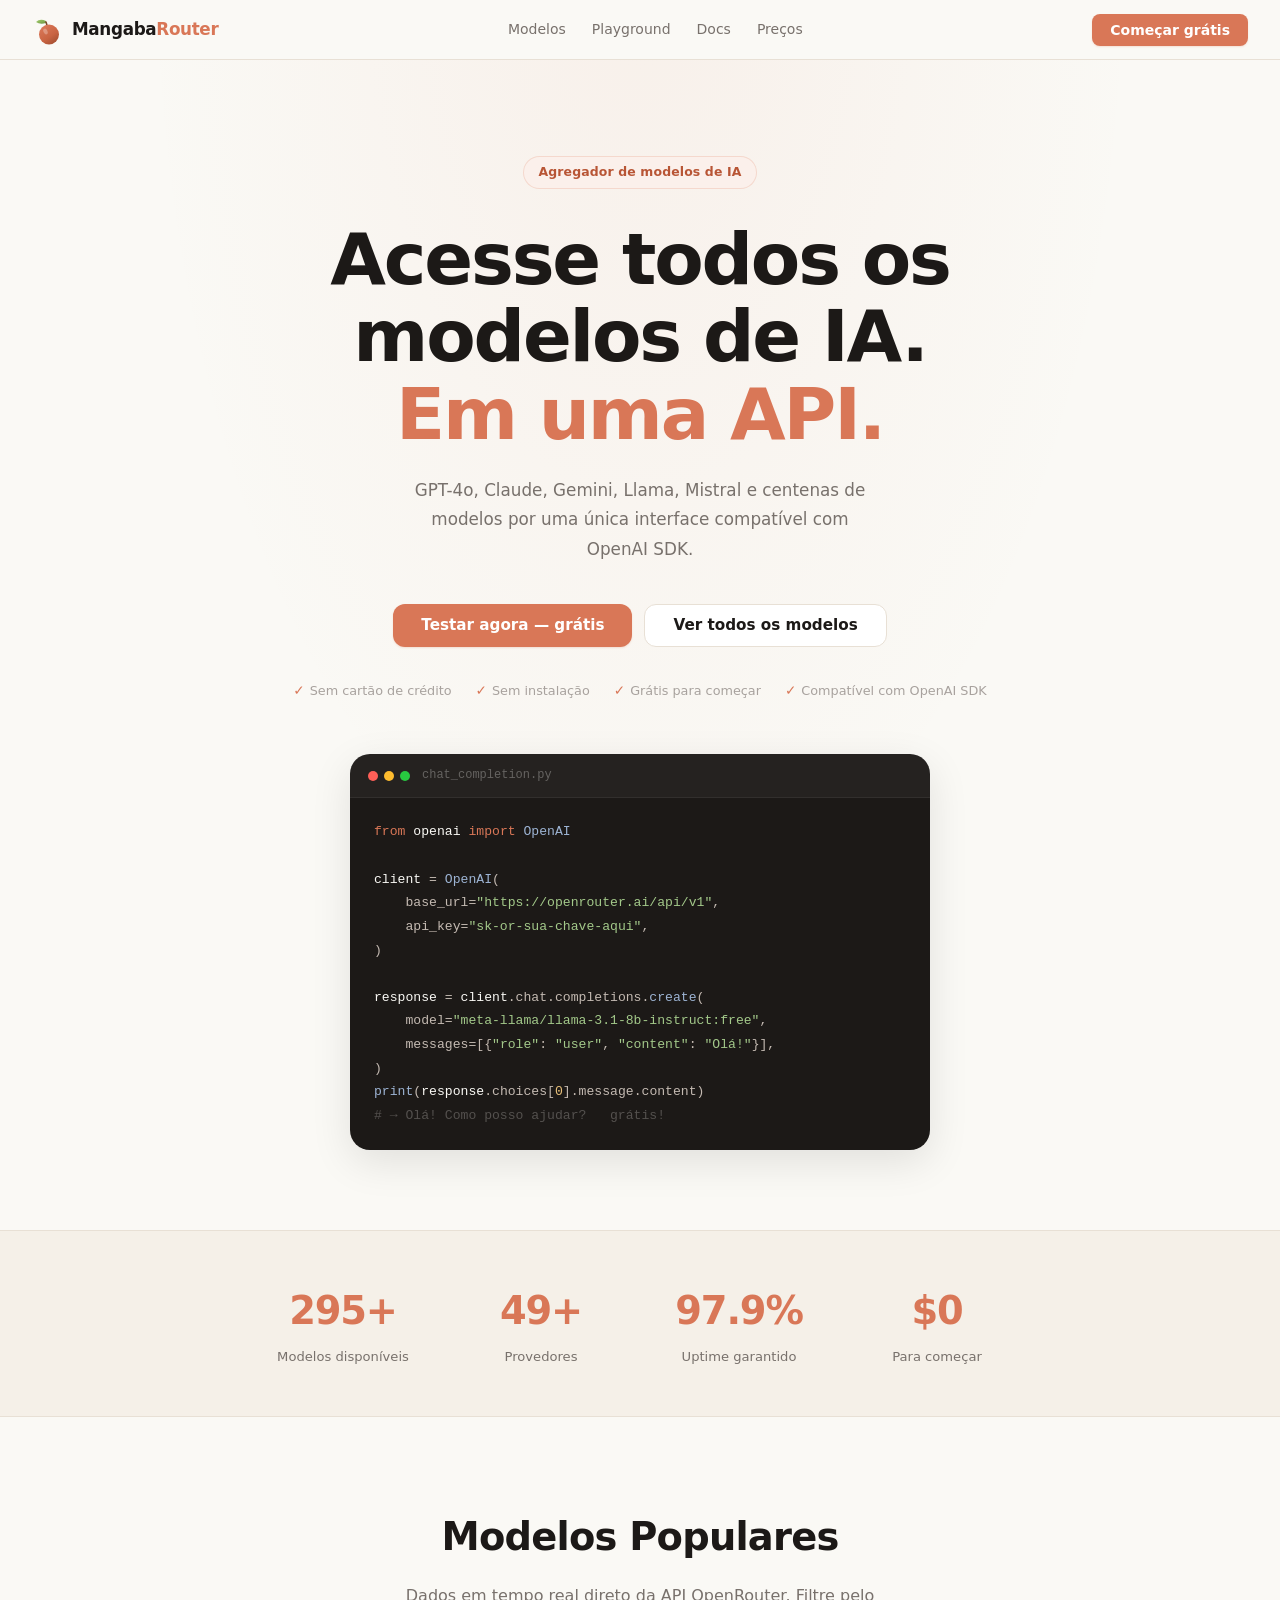
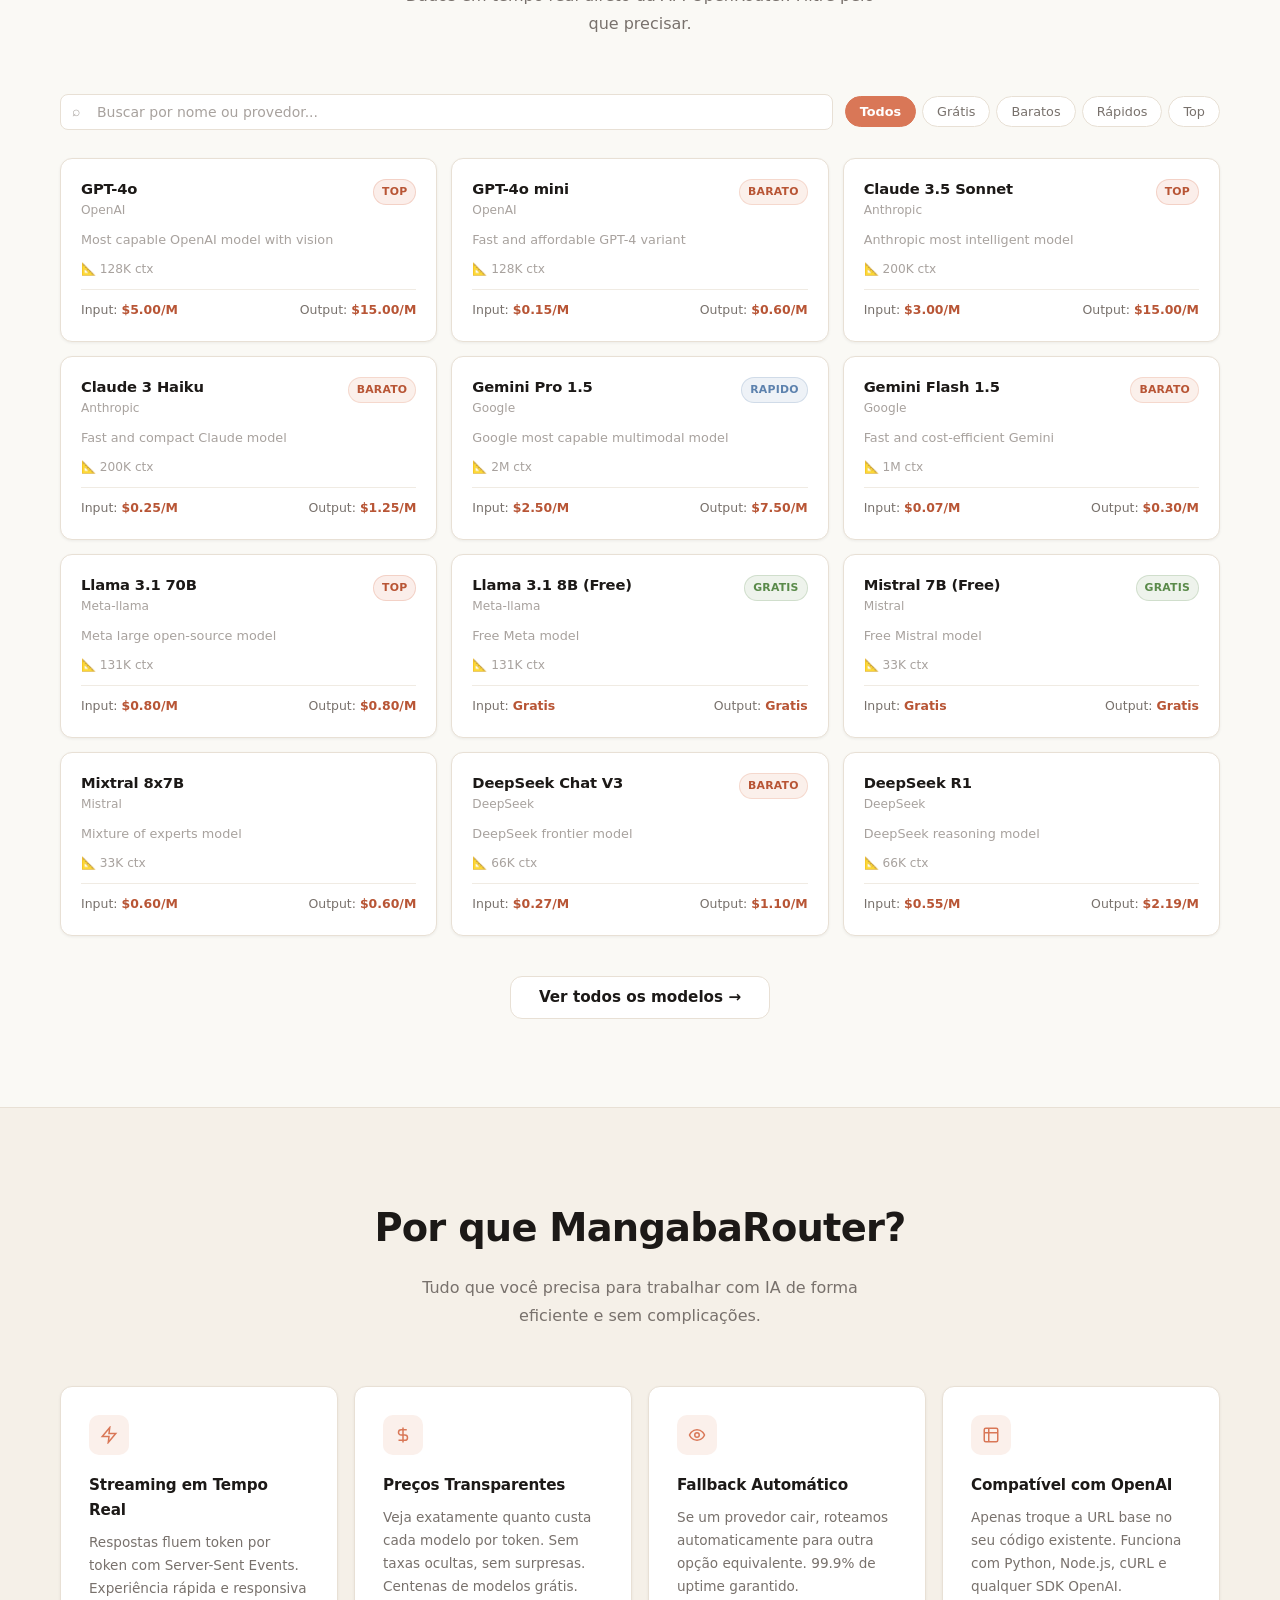
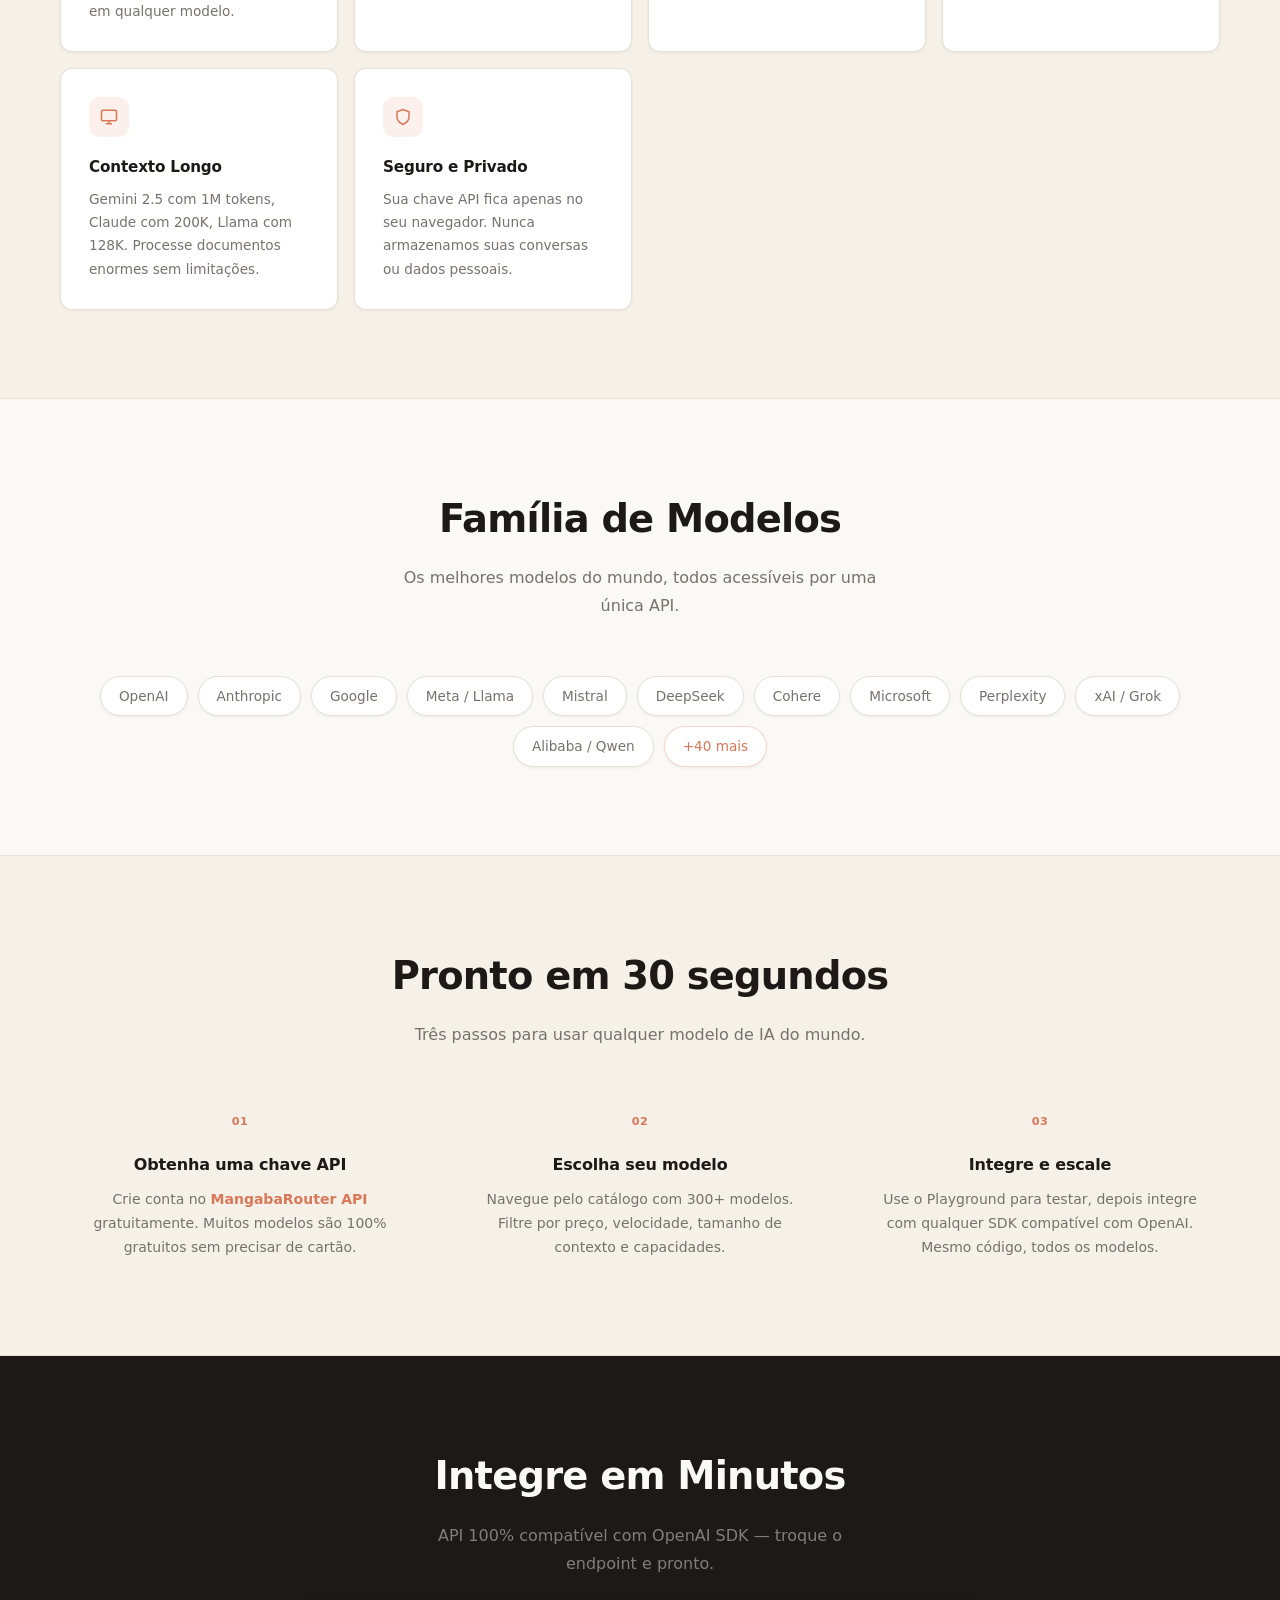
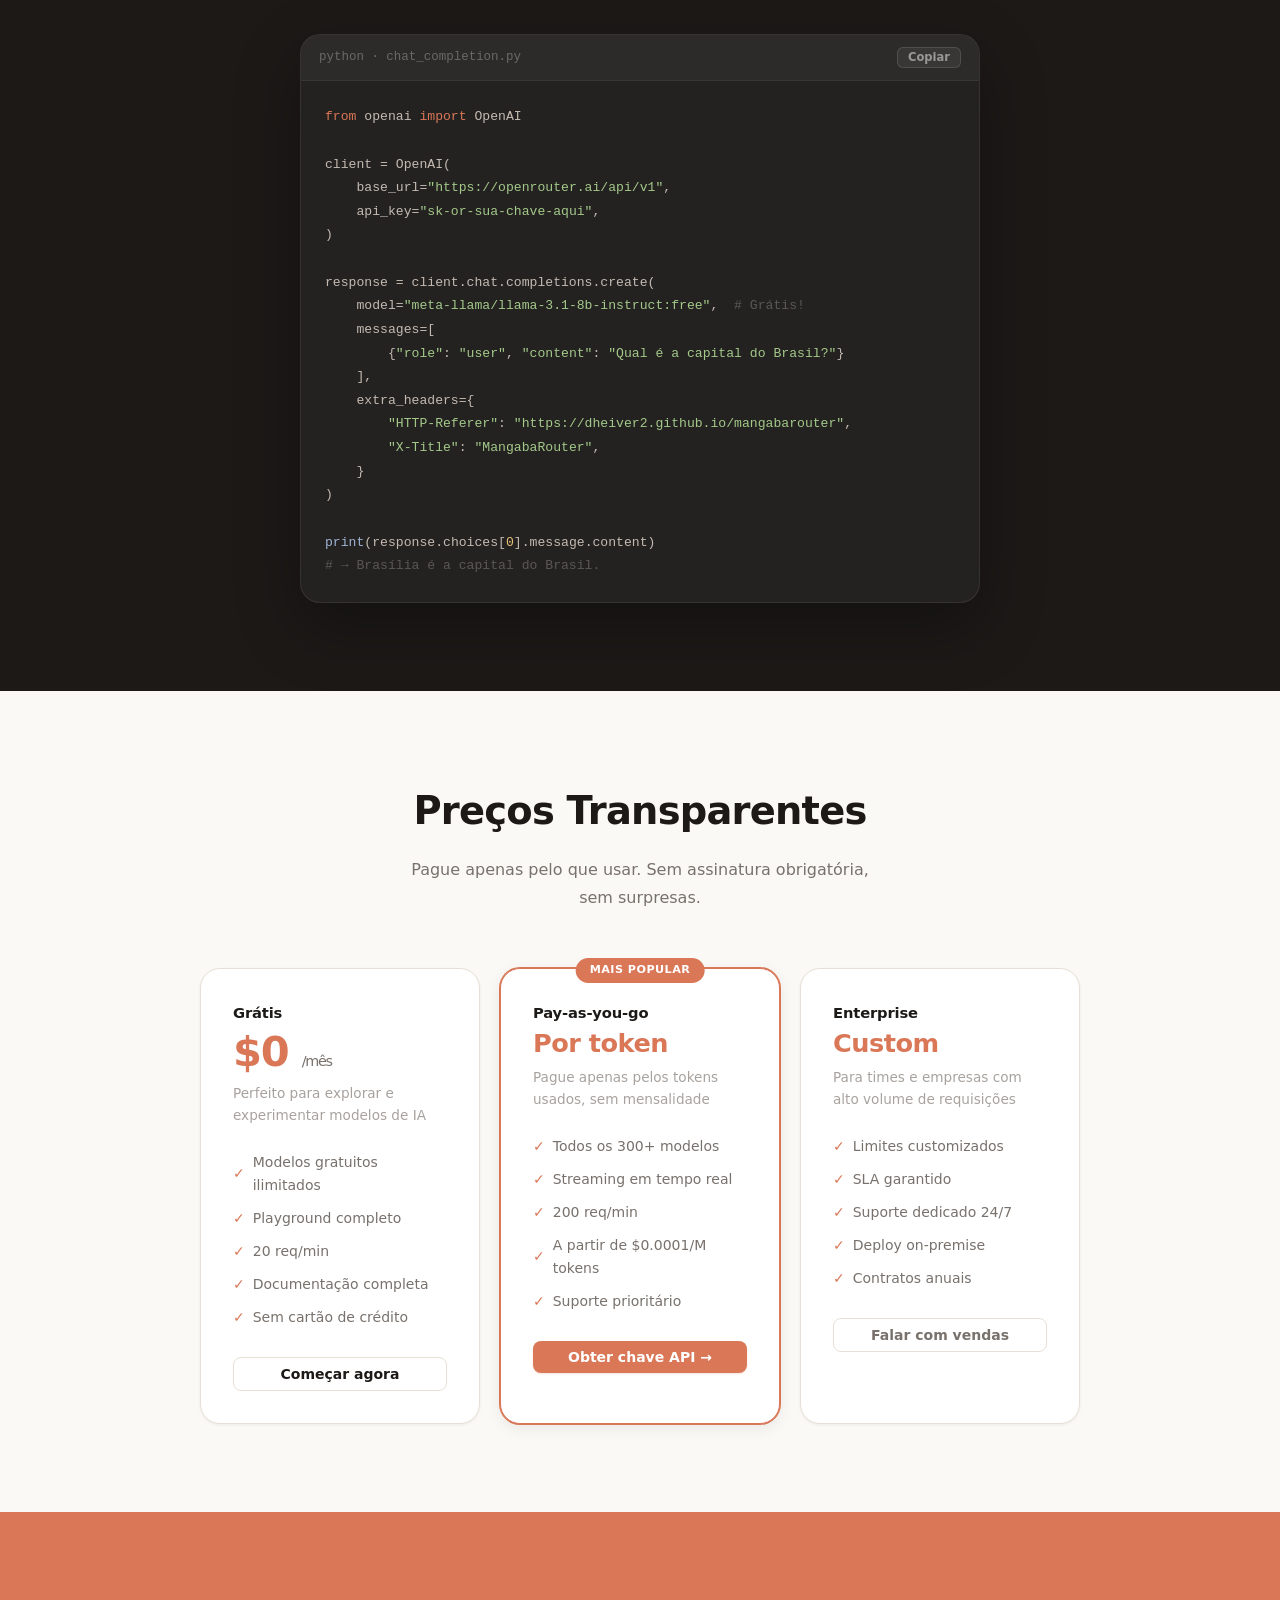
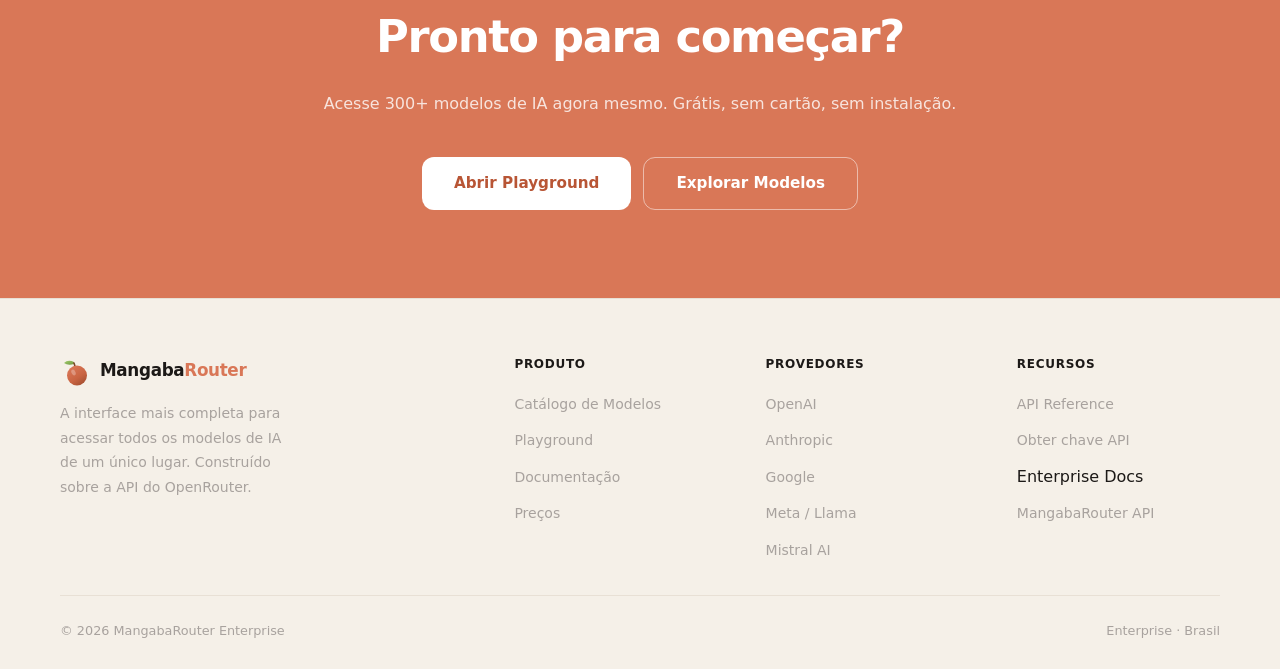
==== index.html @ c567c787 "feat: logo identico ao MangabaPixel + rebranding private enterprise - Logo: fruta mangaba com gradie" ====
﻿<!DOCTYPE html>
<html lang="pt-BR">
<head>
  <meta charset="UTF-8">
  <meta name="viewport" content="width=device-width, initial-scale=1.0">
  <title>MangabaRouter — Uma API. Todos os Modelos de IA.</title>
  <meta name="description" content="Acesse 300+ modelos de IA de um único lugar. OpenAI, Anthropic, Google, Meta, Mistral, DeepSeek e muito mais.">
    <link rel="icon" type="image/svg+xml" href="favicon.svg">
<link rel="stylesheet" href="style.css">
</head>
<body>

<nav class="navbar">
  <a href="index.html" class="nav-logo">
    <svg width="32" height="32" viewBox="0 0 32 32" fill="none" xmlns="http://www.w3.org/2000/svg" style="flex-shrink:0;display:block"><defs><linearGradient id="mbf-mb1" x1="20%" y1="15%" x2="80%" y2="100%"><stop offset="0%" stop-color="#D87555"/><stop offset="55%" stop-color="#C96442"/><stop offset="100%" stop-color="#A24E30"/></linearGradient><linearGradient id="mbl-mb1" x1="0%" y1="0%" x2="100%" y2="100%"><stop offset="0%" stop-color="#A4CE6E"/><stop offset="100%" stop-color="#6B9540"/></linearGradient></defs><path d="M14 7 Q 8 4 4 8 Q 8 11 14 9 Z" fill="url(#mbl-mb1)"/><path d="M14 8 L 15.2 12" stroke="#7A4A2A" stroke-width="1.6" stroke-linecap="round"/><circle cx="17" cy="20.5" r="10" fill="url(#mbf-mb1)"/><ellipse cx="13.5" cy="17.5" rx="2" ry="3" fill="#FFFFFF" fill-opacity="0.28" transform="rotate(-25 13.5 17.5)"/></svg>
    <span class="logo-text"><span class="logo-main">Mangaba</span><span class="logo-accent">Router</span></span>
  </a>
  <ul class="nav-links">
    <li><a href="models.html">Modelos</a></li>
    <li><a href="playground.html">Playground</a></li>
    <li><a href="docs.html">Docs</a></li>
    <li><a href="#pricing">Preços</a></li>
  </ul>
  <div class="nav-actions">
    <a href="playground.html" class="btn btn-primary">Começar grátis</a>
  </div>
  <button class="hamburger" aria-label="Menu"><span></span><span></span><span></span></button>
</nav>

<div class="mobile-menu">
  <a href="index.html">Início</a>
  <a href="models.html">Modelos</a>
  <a href="playground.html">Playground</a>
  <a href="docs.html">Documentação</a>
  <a href="#pricing">Preços</a>
  <a href="playground.html" class="btn btn-primary" style="margin-top:8px;justify-content:center">Começar grátis</a>
</div>

<main>

  <!-- ── HERO ── -->
  <section style="background:radial-gradient(ellipse at 50% -10%, rgba(217,119,87,0.07) 0%, transparent 55%)">
    <div class="hero">
      <div class="hero-badge">Agregador de modelos de IA</div>
      <h1>Acesse todos os<br>modelos de IA.<br><span class="accent-word">Em uma API.</span></h1>
      <p>GPT-4o, Claude, Gemini, Llama, Mistral e centenas de modelos por uma única interface compatível com OpenAI SDK.</p>
      <div class="hero-actions">
        <a href="playground.html" class="btn btn-primary btn-lg">Testar agora — grátis</a>
        <a href="models.html" class="btn btn-secondary btn-lg">Ver todos os modelos</a>
      </div>
      <div class="hero-trust">
        <span class="hero-trust-item">Sem cartão de crédito</span>
        <span class="hero-trust-item">Sem instalação</span>
        <span class="hero-trust-item">Grátis para começar</span>
        <span class="hero-trust-item">Compatível com OpenAI SDK</span>
      </div>

      <!-- Hero code card -->
      <div class="hero-visual">
        <div class="hero-visual-header">
          <div class="hero-visual-dots">
            <span></span><span></span><span></span>
          </div>
          <span class="hero-visual-filename">chat_completion.py</span>
        </div>
        <pre><span class="kw">from</span> <span class="var">openai</span> <span class="kw">import</span> <span class="fn">OpenAI</span>

<span class="var">client</span> = <span class="fn">OpenAI</span>(
    base_url=<span class="str">"https://openrouter.ai/api/v1"</span>,
    api_key=<span class="str">"sk-or-sua-chave-aqui"</span>,
)

<span class="var">response</span> = <span class="var">client</span>.chat.completions.<span class="fn">create</span>(
    model=<span class="str">"meta-llama/llama-3.1-8b-instruct:free"</span>,
    messages=[{<span class="str">"role"</span>: <span class="str">"user"</span>, <span class="str">"content"</span>: <span class="str">"Olá!"</span>}],
)
<span class="fn">print</span>(<span class="var">response</span>.choices[<span class="num">0</span>].message.content)
<span class="cmt"># → Olá! Como posso ajudar?   grátis!</span></pre>
      </div>
    </div>
  </section>

  <!-- ── STATS ── -->
  <div class="stats-section">
    <div class="stats-grid">
      <div>
        <span class="stat-number" data-counter="300" data-suffix="+">0</span>
        <div class="stat-label">Modelos disponíveis</div>
      </div>
      <div>
        <span class="stat-number" data-counter="50" data-suffix="+">0</span>
        <div class="stat-label">Provedores</div>
      </div>
      <div>
        <span class="stat-number" data-counter="99" data-suffix=".9%">0</span>
        <div class="stat-label">Uptime garantido</div>
      </div>
      <div>
        <span class="stat-number">$0</span>
        <div class="stat-label">Para começar</div>
      </div>
    </div>
  </div>

  <!-- ── MODELOS ── -->
  <section class="section">
    <div class="container">
      <div class="section-header">
        <h2>Modelos Populares</h2>
        <p>Dados em tempo real direto da API OpenRouter. Filtre pelo que precisar.</p>
      </div>
      <div class="search-bar">
        <div class="search-input-wrap">
          <span class="search-icon">⌕</span>
          <input type="text" class="search-input" id="homeSearch" placeholder="Buscar por nome ou provedor...">
        </div>
        <div class="filter-tabs">
          <button class="filter-tab active" data-filter="all">Todos</button>
          <button class="filter-tab" data-filter="free">Grátis</button>
          <button class="filter-tab" data-filter="cheap">Baratos</button>
          <button class="filter-tab" data-filter="fast">Rápidos</button>
          <button class="filter-tab" data-filter="top">Top</button>
        </div>
      </div>
      <div class="models-grid" id="homeModels"></div>
      <div style="text-align:center;margin-top:40px">
        <a href="models.html" class="btn btn-secondary btn-lg">Ver todos os modelos →</a>
      </div>
    </div>
  </section>

  <!-- ── FEATURES ── -->
  <section class="section section-alt">
    <div class="container">
      <div class="section-header">
        <h2>Por que MangabaRouter?</h2>
        <p>Tudo que você precisa para trabalhar com IA de forma eficiente e sem complicações.</p>
      </div>
      <div class="features-grid">
        <div class="feature-card">
          <div class="feature-icon">
            <svg width="18" height="18" viewBox="0 0 24 24" fill="none" stroke="currentColor" stroke-width="2"><path d="M13 2L3 14h9l-1 8 10-12h-9l1-8z"/></svg>
          </div>
          <h3>Streaming em Tempo Real</h3>
          <p>Respostas fluem token por token com Server-Sent Events. Experiência rápida e responsiva em qualquer modelo.</p>
        </div>
        <div class="feature-card">
          <div class="feature-icon">
            <svg width="18" height="18" viewBox="0 0 24 24" fill="none" stroke="currentColor" stroke-width="2"><path d="M12 2v20M17 5H9.5a3.5 3.5 0 000 7h5a3.5 3.5 0 010 7H6"/></svg>
          </div>
          <h3>Preços Transparentes</h3>
          <p>Veja exatamente quanto custa cada modelo por token. Sem taxas ocultas, sem surpresas. Centenas de modelos grátis.</p>
        </div>
        <div class="feature-card">
          <div class="feature-icon">
            <svg width="18" height="18" viewBox="0 0 24 24" fill="none" stroke="currentColor" stroke-width="2"><path d="M2 12s3-7 10-7 10 7 10 7-3 7-10 7-10-7-10-7z"/><circle cx="12" cy="12" r="3"/></svg>
          </div>
          <h3>Fallback Automático</h3>
          <p>Se um provedor cair, roteamos automaticamente para outra opção equivalente. 99.9% de uptime garantido.</p>
        </div>
        <div class="feature-card">
          <div class="feature-icon">
            <svg width="18" height="18" viewBox="0 0 24 24" fill="none" stroke="currentColor" stroke-width="2"><path d="M9 3H5a2 2 0 00-2 2v4m6-6h10a2 2 0 012 2v4M9 3v18m0 0h10a2 2 0 002-2V9M9 21H5a2 2 0 01-2-2V9m0 0h18"/></svg>
          </div>
          <h3>Compatível com OpenAI</h3>
          <p>Apenas troque a URL base no seu código existente. Funciona com Python, Node.js, cURL e qualquer SDK OpenAI.</p>
        </div>
        <div class="feature-card">
          <div class="feature-icon">
            <svg width="18" height="18" viewBox="0 0 24 24" fill="none" stroke="currentColor" stroke-width="2"><rect x="2" y="3" width="20" height="14" rx="2"/><path d="M8 21h8m-4-4v4"/></svg>
          </div>
          <h3>Contexto Longo</h3>
          <p>Gemini 2.5 com 1M tokens, Claude com 200K, Llama com 128K. Processe documentos enormes sem limitações.</p>
        </div>
        <div class="feature-card">
          <div class="feature-icon">
            <svg width="18" height="18" viewBox="0 0 24 24" fill="none" stroke="currentColor" stroke-width="2"><path d="M12 22s8-4 8-10V5l-8-3-8 3v7c0 6 8 10 8 10z"/></svg>
          </div>
          <h3>Seguro e Privado</h3>
          <p>Sua chave API fica apenas no seu navegador. Nunca armazenamos suas conversas ou dados pessoais.</p>
        </div>
      </div>
    </div>
  </section>

  <!-- ── PROVEDORES ── -->
  <section class="section">
    <div class="container">
      <div class="section-header">
        <h2>Família de Modelos</h2>
        <p>Os melhores modelos do mundo, todos acessíveis por uma única API.</p>
      </div>
      <div class="providers-grid">
        <div class="provider-chip">OpenAI</div>
        <div class="provider-chip">Anthropic</div>
        <div class="provider-chip">Google</div>
        <div class="provider-chip">Meta / Llama</div>
        <div class="provider-chip">Mistral</div>
        <div class="provider-chip">DeepSeek</div>
        <div class="provider-chip">Cohere</div>
        <div class="provider-chip">Microsoft</div>
        <div class="provider-chip">Perplexity</div>
        <div class="provider-chip">xAI / Grok</div>
        <div class="provider-chip">Alibaba / Qwen</div>
        <div class="provider-chip" style="color:var(--accent);border-color:rgba(217,119,87,0.3)">+40 mais</div>
      </div>
    </div>
  </section>

  <!-- ── COMO FUNCIONA ── -->
  <section class="section section-alt">
    <div class="container">
      <div class="section-header">
        <h2>Pronto em 30 segundos</h2>
        <p>Três passos para usar qualquer modelo de IA do mundo.</p>
      </div>
      <div class="steps-grid">
        <div class="step-card">
          <span class="step-num">01</span>
          <h3>Obtenha uma chave API</h3>
          <p>Crie conta no <a href="https://openrouter.ai/keys" target="_blank">MangabaRouter API</a> gratuitamente. Muitos modelos são 100% gratuitos sem precisar de cartão.</p>
        </div>
        <div class="step-card">
          <span class="step-num">02</span>
          <h3>Escolha seu modelo</h3>
          <p>Navegue pelo catálogo com 300+ modelos. Filtre por preço, velocidade, tamanho de contexto e capacidades.</p>
        </div>
        <div class="step-card">
          <span class="step-num">03</span>
          <h3>Integre e escale</h3>
          <p>Use o Playground para testar, depois integre com qualquer SDK compatível com OpenAI. Mesmo código, todos os modelos.</p>
        </div>
      </div>
    </div>
  </section>

  <!-- ── CODE DEMO ── -->
  <section class="code-section">
    <div class="container">
      <div class="section-header">
        <h2>Integre em Minutos</h2>
        <p>API 100% compatível com OpenAI SDK — troque o endpoint e pronto.</p>
      </div>
      <div class="code-demo">
        <div class="code-demo-header">
          <span>python · chat_completion.py</span>
          <button class="btn btn-sm" style="background:rgba(255,255,255,0.06);border:1px solid rgba(255,255,255,0.12);color:rgba(250,249,245,0.5);border-radius:6px;padding:4px 10px;font-size:0.72rem" onclick="copyDemo()">Copiar</button>
        </div>
        <pre id="demoCode"><span class="kw">from</span> openai <span class="kw">import</span> OpenAI

client = OpenAI(
    base_url=<span class="str">"https://openrouter.ai/api/v1"</span>,
    api_key=<span class="str">"sk-or-sua-chave-aqui"</span>,
)

response = client.chat.completions.create(
    model=<span class="str">"meta-llama/llama-3.1-8b-instruct:free"</span>,  <span class="cmt"># Grátis!</span>
    messages=[
        {<span class="str">"role"</span>: <span class="str">"user"</span>, <span class="str">"content"</span>: <span class="str">"Qual é a capital do Brasil?"</span>}
    ],
    extra_headers={
        <span class="str">"HTTP-Referer"</span>: <span class="str">"https://dheiver2.github.io/mangabarouter"</span>,
        <span class="str">"X-Title"</span>: <span class="str">"MangabaRouter"</span>,
    }
)

<span class="fn">print</span>(response.choices[<span class="num">0</span>].message.content)
<span class="cmt"># → Brasília é a capital do Brasil.</span></pre>
      </div>
    </div>
  </section>

  <!-- ── PRICING ── -->
  <section class="section" id="pricing">
    <div class="container">
      <div class="section-header">
        <h2>Preços Transparentes</h2>
        <p>Pague apenas pelo que usar. Sem assinatura obrigatória, sem surpresas.</p>
      </div>
      <div class="pricing-grid">
        <div class="price-card">
          <div class="price-name">Grátis</div>
          <div class="price-val">$0 <small>/mês</small></div>
          <div class="price-desc">Perfeito para explorar e experimentar modelos de IA</div>
          <ul class="price-features">
            <li>Modelos gratuitos ilimitados</li>
            <li>Playground completo</li>
            <li>20 req/min</li>
            <li>Documentação completa</li>
            <li>Sem cartão de crédito</li>
          </ul>
          <a href="playground.html" class="btn btn-secondary" style="width:100%;justify-content:center">Começar agora</a>
        </div>
        <div class="price-card featured">
          <div class="price-badge">Mais Popular</div>
          <div class="price-name">Pay-as-you-go</div>
          <div class="price-val" style="font-size:1.6rem;letter-spacing:-0.02em">Por token</div>
          <div class="price-desc">Pague apenas pelos tokens usados, sem mensalidade</div>
          <ul class="price-features">
            <li>Todos os 300+ modelos</li>
            <li>Streaming em tempo real</li>
            <li>200 req/min</li>
            <li>A partir de $0.0001/M tokens</li>
            <li>Suporte prioritário</li>
          </ul>
          <a href="https://openrouter.ai/keys" target="_blank" class="btn btn-primary" style="width:100%;justify-content:center">Obter chave API →</a>
        </div>
        <div class="price-card">
          <div class="price-name">Enterprise</div>
          <div class="price-val" style="font-size:1.6rem;letter-spacing:-0.02em">Custom</div>
          <div class="price-desc">Para times e empresas com alto volume de requisições</div>
          <ul class="price-features">
            <li>Limites customizados</li>
            <li>SLA garantido</li>
            <li>Suporte dedicado 24/7</li>
            <li>Deploy on-premise</li>
            <li>Contratos anuais</li>
          </ul>
          <a href="mailto:contato@mangabarouter.com.br" class="btn btn-ghost" style="width:100%;justify-content:center">Falar com vendas</a>
        </div>
      </div>
    </div>
  </section>

  <!-- ── CTA ── -->
  <section class="cta-section">
    <h2>Pronto para começar?</h2>
    <p>Acesse 300+ modelos de IA agora mesmo. Grátis, sem cartão, sem instalação.</p>
    <div class="cta-btns">
      <a href="playground.html" class="btn-white">Abrir Playground</a>
      <a href="models.html" class="btn-outline-white">Explorar Modelos</a>
    </div>
  </section>

</main>

<footer class="footer">
  <div class="footer-grid">
    <div class="footer-brand">
      <a href="index.html" class="nav-logo">
        <svg width="32" height="32" viewBox="0 0 32 32" fill="none" xmlns="http://www.w3.org/2000/svg" style="flex-shrink:0;display:block"><defs><linearGradient id="mbf-mb2" x1="20%" y1="15%" x2="80%" y2="100%"><stop offset="0%" stop-color="#D87555"/><stop offset="55%" stop-color="#C96442"/><stop offset="100%" stop-color="#A24E30"/></linearGradient><linearGradient id="mbl-mb2" x1="0%" y1="0%" x2="100%" y2="100%"><stop offset="0%" stop-color="#A4CE6E"/><stop offset="100%" stop-color="#6B9540"/></linearGradient></defs><path d="M14 7 Q 8 4 4 8 Q 8 11 14 9 Z" fill="url(#mbl-mb2)"/><path d="M14 8 L 15.2 12" stroke="#7A4A2A" stroke-width="1.6" stroke-linecap="round"/><circle cx="17" cy="20.5" r="10" fill="url(#mbf-mb2)"/><ellipse cx="13.5" cy="17.5" rx="2" ry="3" fill="#FFFFFF" fill-opacity="0.28" transform="rotate(-25 13.5 17.5)"/></svg>
        <span class="logo-text"><span class="logo-main">Mangaba</span><span class="logo-accent">Router</span></span>
      </a>
      <p>A interface mais completa para acessar todos os modelos de IA de um único lugar. Construído sobre a API do OpenRouter.</p>
    </div>
    <div class="footer-col">
      <h4>Produto</h4>
      <ul>
        <li><a href="models.html">Catálogo de Modelos</a></li>
        <li><a href="playground.html">Playground</a></li>
        <li><a href="docs.html">Documentação</a></li>
        <li><a href="#pricing">Preços</a></li>
      </ul>
    </div>
    <div class="footer-col">
      <h4>Provedores</h4>
      <ul>
        <li><a href="#">OpenAI</a></li>
        <li><a href="#">Anthropic</a></li>
        <li><a href="#">Google</a></li>
        <li><a href="#">Meta / Llama</a></li>
        <li><a href="#">Mistral AI</a></li>
      </ul>
    </div>
    <div class="footer-col">
      <h4>Recursos</h4>
      <ul>
        <li><a href="docs.html">API Reference</a></li>
        <li><a href="https://openrouter.ai/keys" target="_blank">Obter chave API</a></li>
        <li>Enterprise Docs</li>
        <li><a href="https://openrouter.ai" target="_blank">MangabaRouter API</a></li>
      </ul>
    </div>
  </div>
  <div class="footer-bottom">
    <span>© 2026 MangabaRouter Enterprise</span>
    <span>Enterprise · Brasil</span>
  </div>
</footer>

<div id="toast-container"></div>
<script src="script.js"></script>
<script>
(function () {
  var allModels = [];
  var currentFilter = 'all';
  var searchQuery = '';

  function filterModels(models) {
    var filtered = models;
    if (searchQuery) {
      var q = searchQuery.toLowerCase();
      filtered = filtered.filter(function (m) {
        return (m.name || '').toLowerCase().includes(q) || (m.id || '').toLowerCase().includes(q);
      });
    }
    if (currentFilter !== 'all') {
      filtered = filtered.filter(function (m) {
        var price = parseFloat((m.pricing && m.pricing.prompt) || '0');
        var id = (m.id || '').toLowerCase();
        if (currentFilter === 'free')  return price === 0;
        if (currentFilter === 'cheap') return price > 0 && price * 1e6 < 0.5;
        if (currentFilter === 'fast')  return id.includes('flash') || id.includes('haiku') || id.includes('mini') || id.includes('turbo');
        if (currentFilter === 'top')   return id.includes('gpt-4o') || id.includes('claude-3.5') || id.includes('gemini-pro') || id.includes('70b') || id.includes('405b') || id.includes('opus');
        return true;
      });
    }
    return filtered.slice(0, 12);
  }

  function render() {
    renderModelCards(filterModels(allModels), document.getElementById('homeModels'));
  }

  document.getElementById('homeSearch').addEventListener('input', function (e) {
    searchQuery = e.target.value;
    render();
  });

  document.querySelectorAll('.filter-tab').forEach(function (tab) {
    tab.addEventListener('click', function () {
      document.querySelectorAll('.filter-tab').forEach(function (t) { t.classList.remove('active'); });
      tab.classList.add('active');
      currentFilter = tab.dataset.filter;
      render();
    });
  });

  renderSkeletons(document.getElementById('homeModels'), 6);
  fetchModels().then(function (models) {
    allModels = models;
    render();
  });

  window.copyDemo = function () {
    copyToClipboard(document.getElementById('demoCode').innerText, 'Código copiado!');
  };

  // Hamburger
  var hamburger = document.querySelector('.hamburger');
  var mobileMenu = document.querySelector('.mobile-menu');
  if (hamburger) {
    hamburger.addEventListener('click', function () {
      mobileMenu.classList.toggle('open');
    });
  }

  // Counter animation
  document.querySelectorAll('[data-counter]').forEach(function(el) {
    var target = parseInt(el.dataset.counter);
    var suffix = el.dataset.suffix || '';
    var start = 0;
    var step = Math.ceil(target / 40);
    var timer = setInterval(function() {
      start = Math.min(start + step, target);
      el.textContent = start + suffix;
      if (start >= target) clearInterval(timer);
    }, 30);
  });
})();
</script>
</body>
</html>
---- style.css ----
/* MangabaRouter — Claude AI Visual Identity
   Paleta: coral #D97757, creme #FAF9F5, marrom-escuro #1C1917
*/

:root {
  --bg:            #FAF9F5;
  --bg-subtle:     #F5F0E8;
  --bg-card:       #FFFFFF;
  --bg-dark:       #1C1917;
  --border:        #E8E0D5;
  --border-subtle: #F0EBE3;

  --text:          #1C1917;
  --text-secondary:#78716C;
  --text-muted:    #A8A29E;
  --text-on-dark:  #FAF9F5;

  --accent:        #D97757;
  --accent-hover:  #C66640;
  --accent-light:  #FBF0EB;
  --accent-dark:   #B85535;

  --cream:         #F5EDD8;

  --radius:    8px;
  --radius-lg: 12px;
  --radius-xl: 20px;
  --shadow-sm: 0 1px 3px rgba(0,0,0,0.06);
  --shadow:    0 4px 16px rgba(0,0,0,0.08);
  --shadow-lg: 0 12px 40px rgba(0,0,0,0.1);
  --transition: 0.18s ease;
  --font:      'Söhne', ui-sans-serif, system-ui, -apple-system, 'Helvetica Neue', Arial, sans-serif;
  --font-mono: ui-monospace, 'SFMono-Regular', Consolas, 'Liberation Mono', Menlo, monospace;
}

*, *::before, *::after { box-sizing: border-box; margin: 0; padding: 0; }
html { scroll-behavior: smooth; }
body {
  font-family: var(--font);
  background: var(--bg);
  color: var(--text);
  line-height: 1.65;
  min-height: 100vh;
  -webkit-font-smoothing: antialiased;
  -moz-osx-font-smoothing: grayscale;
}
a { color: var(--accent); text-decoration: none; transition: color var(--transition); }
a:hover { color: var(--accent-hover); }
button { cursor: pointer; font-family: var(--font); }
input, textarea, select { font-family: var(--font); }
img { max-width: 100%; }

::-webkit-scrollbar { width: 6px; height: 6px; }
::-webkit-scrollbar-track { background: var(--bg-subtle); }
::-webkit-scrollbar-thumb { background: var(--border); border-radius: 3px; }
::-webkit-scrollbar-thumb:hover { background: #D4C8BF; }

/* ── NAVBAR ── */
.navbar {
  position: sticky; top: 0; z-index: 1000;
  background: rgba(250,249,245,0.94); backdrop-filter: blur(16px);
  border-bottom: 1px solid var(--border);
  padding: 0 32px; height: 60px;
  display: flex; align-items: center; justify-content: space-between;
}
.nav-logo {
  font-size: 1.05rem; font-weight: 700; color: var(--text);
  display: flex; align-items: center; gap: 8px;
  text-decoration: none; letter-spacing: -0.02em;
}
.nav-logo svg { flex-shrink: 0; }
.nav-logo .logo-text { display: flex; align-items: baseline; gap: 0; }
.nav-logo .logo-main { color: var(--text); }
.nav-logo .logo-accent { color: var(--accent); }
.nav-links { display: flex; align-items: center; gap: 2px; list-style: none; }
.nav-links a {
  color: var(--text-secondary); padding: 6px 12px;
  border-radius: var(--radius); font-size: 0.875rem; font-weight: 500;
  transition: all var(--transition);
}
.nav-links a:hover, .nav-links a.active {
  color: var(--text); background: var(--bg-subtle);
}
.nav-actions { display: flex; align-items: center; gap: 10px; }

/* ── BUTTONS ── */
.btn {
  display: inline-flex; align-items: center; gap: 6px;
  padding: 9px 18px; border-radius: var(--radius);
  font-size: 0.875rem; font-weight: 600; border: none;
  transition: all var(--transition); white-space: nowrap;
  cursor: pointer; text-decoration: none; line-height: 1;
}
.btn-primary {
  background: var(--accent); color: #fff;
  box-shadow: 0 1px 2px rgba(217,119,87,0.2);
}
.btn-primary:hover {
  background: var(--accent-hover); color: #fff;
  transform: translateY(-1px);
  box-shadow: 0 4px 12px rgba(217,119,87,0.3);
}
.btn-secondary {
  background: var(--bg-card); color: var(--text);
  border: 1px solid var(--border);
}
.btn-secondary:hover {
  background: var(--bg-subtle); border-color: var(--accent); color: var(--text);
}
.btn-ghost {
  background: transparent; color: var(--text-secondary);
  border: 1px solid var(--border);
}
.btn-ghost:hover { background: var(--bg-subtle); color: var(--text); }
.btn-sm { padding: 6px 12px; font-size: 0.8rem; }
.btn-lg { padding: 13px 28px; font-size: 0.95rem; border-radius: var(--radius-lg); }

/* ── HAMBURGER / MOBILE ── */
.hamburger {
  display: none; flex-direction: column; gap: 5px;
  background: none; border: none; padding: 4px; cursor: pointer;
}
.hamburger span {
  display: block; width: 20px; height: 1.5px;
  background: var(--text-secondary); border-radius: 2px; transition: all var(--transition);
}
.mobile-menu {
  display: none; position: fixed; top: 60px; left: 0; right: 0;
  background: var(--bg); border-bottom: 1px solid var(--border);
  padding: 12px; z-index: 999; flex-direction: column; gap: 2px;
  box-shadow: var(--shadow);
}
.mobile-menu.open { display: flex; }
.mobile-menu a {
  color: var(--text-secondary); padding: 10px 12px;
  border-radius: var(--radius); display: block; font-size: 0.9rem;
}
.mobile-menu a:hover { color: var(--text); background: var(--bg-subtle); }

/* ── HERO ── */
.hero {
  padding: 96px 24px 80px; text-align: center;
  max-width: 840px; margin: 0 auto;
}
.hero-badge {
  display: inline-flex; align-items: center; gap: 6px;
  background: var(--accent-light); border: 1px solid rgba(217,119,87,0.2);
  color: var(--accent-dark); padding: 5px 14px; border-radius: 20px;
  font-size: 0.78rem; font-weight: 600; margin-bottom: 32px;
  letter-spacing: 0.01em;
}
.hero h1 {
  font-size: clamp(2.6rem, 6vw, 4.5rem);
  font-weight: 700; line-height: 1.08; margin-bottom: 22px;
  color: var(--text); letter-spacing: -0.03em;
}
.hero h1 .accent-word { color: var(--accent); }
.hero > p {
  font-size: 1.05rem; color: var(--text-secondary);
  max-width: 480px; margin: 0 auto 40px; line-height: 1.75;
}
.hero-actions { display: flex; gap: 12px; justify-content: center; flex-wrap: wrap; margin-bottom: 32px; }
.hero-trust {
  display: flex; gap: 24px; justify-content: center;
  flex-wrap: wrap; margin-top: 4px;
}
.hero-trust-item {
  display: flex; align-items: center; gap: 5px;
  font-size: 0.8rem; color: var(--text-muted); font-weight: 500;
}
.hero-trust-item::before {
  content: '✓'; color: var(--accent); font-weight: 700; font-size: 0.85rem;
}

/* Hero code card */
.hero-visual {
  max-width: 580px; margin: 52px auto 0;
  background: var(--bg-dark); border-radius: var(--radius-xl);
  box-shadow: var(--shadow-lg), 0 0 0 1px rgba(255,255,255,0.06);
  overflow: hidden;
}
.hero-visual-header {
  background: rgba(255,255,255,0.04); padding: 12px 18px;
  display: flex; align-items: center; gap: 8px;
  border-bottom: 1px solid rgba(255,255,255,0.06);
}
.hero-visual-dots { display: flex; gap: 6px; }
.hero-visual-dots span {
  width: 10px; height: 10px; border-radius: 50%;
}
.hero-visual-dots span:nth-child(1) { background: #FF5F57; }
.hero-visual-dots span:nth-child(2) { background: #FEBC2E; }
.hero-visual-dots span:nth-child(3) { background: #28C840; }
.hero-visual-filename {
  font-size: 0.75rem; color: rgba(250,249,245,0.3);
  font-family: var(--font-mono); margin-left: 4px;
}
.hero-visual pre {
  padding: 22px 24px; margin: 0; font-family: var(--font-mono);
  font-size: 0.82rem; line-height: 1.8; color: #C4BAB2;
  text-align: left; overflow-x: auto;
}
.hero-visual .kw  { color: #D97757; }
.hero-visual .str { color: #A3C98A; }
.hero-visual .fn  { color: #9DB4D4; }
.hero-visual .cmt { color: rgba(250,249,245,0.25); }
.hero-visual .num { color: #E8C07A; }
.hero-visual .var { color: var(--text-on-dark); }

/* ── STATS ── */
.stats-section {
  padding: 48px 24px;
  background: var(--bg-subtle);
  border-top: 1px solid var(--border);
  border-bottom: 1px solid var(--border);
}
.stats-grid {
  display: grid; grid-template-columns: repeat(auto-fit, minmax(160px, 1fr));
  gap: 32px; max-width: 760px; margin: 0 auto; text-align: center;
}
.stat-number {
  font-size: 2.4rem; font-weight: 700; color: var(--accent);
  display: block; letter-spacing: -0.03em;
}
.stat-label { font-size: 0.82rem; color: var(--text-secondary); margin-top: 4px; font-weight: 500; }

/* ── SECTIONS ── */
.section { padding: 88px 24px; }
.section-header { text-align: center; margin-bottom: 56px; }
.section-header h2 {
  font-size: clamp(1.7rem, 3.5vw, 2.4rem); font-weight: 700;
  margin-bottom: 14px; letter-spacing: -0.02em; color: var(--text);
}
.section-header p {
  color: var(--text-secondary); font-size: 1rem;
  max-width: 480px; margin: 0 auto; line-height: 1.75;
}
.section-alt { background: var(--bg-subtle); border-top: 1px solid var(--border); border-bottom: 1px solid var(--border); }
.container { max-width: 1160px; margin: 0 auto; }

/* ── SEARCH & FILTERS ── */
.search-bar { display: flex; gap: 12px; align-items: center; margin-bottom: 28px; flex-wrap: wrap; }
.search-input-wrap { flex: 1; min-width: 200px; position: relative; }
.search-icon { position: absolute; left: 12px; top: 50%; transform: translateY(-50%); color: var(--text-muted); pointer-events: none; font-size: 0.9rem; }
.search-input {
  width: 100%; padding: 9px 12px 9px 36px;
  background: var(--bg-card); border: 1px solid var(--border);
  border-radius: var(--radius); color: var(--text); font-size: 0.875rem;
  transition: border-color var(--transition), box-shadow var(--transition);
}
.search-input:focus {
  outline: none; border-color: var(--accent);
  box-shadow: 0 0 0 3px rgba(217,119,87,0.1);
}
.search-input::placeholder { color: var(--text-muted); }
.filter-tabs { display: flex; gap: 6px; flex-wrap: wrap; }
.filter-tab {
  padding: 7px 14px; border-radius: 20px; background: var(--bg-card);
  border: 1px solid var(--border); color: var(--text-secondary);
  font-size: 0.8rem; font-weight: 500; cursor: pointer; transition: all var(--transition);
}
.filter-tab:hover { border-color: var(--accent); color: var(--text); }
.filter-tab.active {
  background: var(--accent); color: #fff;
  border-color: var(--accent); font-weight: 600;
}
.model-count-badge {
  background: rgba(255,255,255,0.3); border-radius: 10px;
  padding: 1px 6px; font-size: 0.7rem;
}

/* ── MODEL CARDS ── */
.models-grid { display: grid; grid-template-columns: repeat(auto-fill, minmax(290px, 1fr)); gap: 14px; }
.model-card {
  background: var(--bg-card); border: 1px solid var(--border);
  border-radius: var(--radius-lg); padding: 20px; cursor: pointer;
  transition: all var(--transition); display: flex; flex-direction: column; gap: 10px;
  box-shadow: var(--shadow-sm);
}
.model-card:hover {
  border-color: var(--accent); transform: translateY(-2px);
  box-shadow: 0 4px 16px rgba(217,119,87,0.12);
}
.model-card-header { display: flex; justify-content: space-between; align-items: flex-start; gap: 8px; }
.model-name { font-size: 0.92rem; font-weight: 600; color: var(--text); line-height: 1.3; letter-spacing: -0.01em; }
.model-provider { font-size: 0.76rem; color: var(--text-muted); margin-top: 2px; }
.model-meta { display: flex; gap: 10px; flex-wrap: wrap; }
.model-meta span { font-size: 0.76rem; color: var(--text-muted); }
.model-card-footer {
  display: flex; justify-content: space-between; align-items: center;
  margin-top: auto; padding-top: 10px; border-top: 1px solid var(--border-subtle);
}
.model-price { font-size: 0.78rem; color: var(--text-secondary); }
.model-price strong { color: var(--accent-dark); }
.price-free { color: #5A8A4A; font-weight: 700; }

/* Badges */
.model-badge {
  font-size: 0.68rem; font-weight: 700; padding: 3px 8px;
  border-radius: 20px; text-transform: uppercase; white-space: nowrap; letter-spacing: 0.02em;
}
.badge-free  { background: rgba(90,138,74,0.1);  color: #5A8A4A;  border: 1px solid rgba(90,138,74,0.2); }
.badge-cheap { background: var(--accent-light);   color: var(--accent-dark); border: 1px solid rgba(217,119,87,0.2); }
.badge-fast  { background: rgba(93,130,174,0.1);  color: #5D82AE; border: 1px solid rgba(93,130,174,0.2); }
.badge-top   { background: rgba(217,119,87,0.12); color: var(--accent-dark); border: 1px solid rgba(217,119,87,0.25); }

/* ── SKELETON ── */
.skeleton-card {
  background: var(--bg-card); border: 1px solid var(--border);
  border-radius: var(--radius-lg); padding: 20px;
}
.skeleton {
  background: linear-gradient(90deg, var(--bg-subtle) 25%, var(--border) 50%, var(--bg-subtle) 75%);
  background-size: 200% 100%; animation: shimmer 1.4s infinite;
  border-radius: 4px; height: 14px;
}
.skeleton.short  { width: 40%; }
.skeleton.medium { width: 60%; }
.skeleton.long   { width: 90%; }
@keyframes shimmer { 0% { background-position: 200% 0; } 100% { background-position: -200% 0; } }

/* ── FEATURES GRID ── */
.features-grid { display: grid; grid-template-columns: repeat(auto-fit, minmax(260px, 1fr)); gap: 16px; }
.feature-card {
  background: var(--bg-card); border: 1px solid var(--border);
  border-radius: var(--radius-lg); padding: 28px; transition: all var(--transition);
  box-shadow: var(--shadow-sm);
}
.feature-card:hover {
  border-color: var(--accent); transform: translateY(-2px);
  box-shadow: 0 4px 16px rgba(217,119,87,0.1);
}
.feature-icon {
  width: 40px; height: 40px; border-radius: 10px;
  background: var(--accent-light); display: flex; align-items: center; justify-content: center;
  margin-bottom: 18px; color: var(--accent); font-size: 1.1rem;
}
.feature-card h3 { font-size: 0.95rem; font-weight: 600; margin-bottom: 8px; color: var(--text); letter-spacing: -0.01em; }
.feature-card p { font-size: 0.85rem; color: var(--text-secondary); line-height: 1.7; }

/* ── PROVIDERS ── */
.providers-grid { display: flex; flex-wrap: wrap; gap: 10px; justify-content: center; }
.provider-chip {
  display: flex; align-items: center; gap: 7px;
  background: var(--bg-card); border: 1px solid var(--border);
  border-radius: 30px; padding: 8px 18px;
  font-size: 0.85rem; font-weight: 500;
  color: var(--text-secondary); transition: all var(--transition);
  box-shadow: var(--shadow-sm);
}
.provider-chip:hover {
  border-color: var(--accent); color: var(--text);
  transform: translateY(-1px);
}
.provider-chip .emoji { font-size: 1rem; }

/* ── STEPS ── */
.steps-grid { display: grid; grid-template-columns: repeat(auto-fit, minmax(240px, 1fr)); gap: 40px; }
.step-card { text-align: center; padding: 8px; }
.step-num {
  font-size: 0.7rem; font-weight: 800; letter-spacing: 0.05em;
  color: var(--accent); margin-bottom: 20px; display: block;
}
.step-card h3 { font-size: 1rem; font-weight: 600; margin-bottom: 10px; color: var(--text); letter-spacing: -0.01em; }
.step-card p { font-size: 0.875rem; color: var(--text-secondary); line-height: 1.7; }
.step-card a { color: var(--accent); font-weight: 600; }

/* ── PRICING ── */
.pricing-grid {
  display: grid; grid-template-columns: repeat(auto-fit, minmax(260px, 1fr));
  gap: 20px; max-width: 880px; margin: 0 auto;
}
.price-card {
  background: var(--bg-card); border: 1px solid var(--border);
  border-radius: var(--radius-xl); padding: 32px; transition: all var(--transition);
  box-shadow: var(--shadow-sm); position: relative;
}
.price-card.featured {
  border-color: var(--accent);
  box-shadow: 0 0 0 1px var(--accent), var(--shadow);
}
.price-badge {
  position: absolute; top: -11px; left: 50%; transform: translateX(-50%);
  background: var(--accent); color: #fff; font-size: 0.7rem; font-weight: 700;
  padding: 3px 14px; border-radius: 20px; text-transform: uppercase; white-space: nowrap; letter-spacing: 0.04em;
}
.price-name { font-size: 0.92rem; font-weight: 700; margin-bottom: 6px; color: var(--text); letter-spacing: -0.01em; }
.price-val { font-size: 2.6rem; font-weight: 700; color: var(--accent); line-height: 1; letter-spacing: -0.03em; }
.price-val small { font-size: 0.9rem; color: var(--text-secondary); font-weight: 400; }
.price-desc { font-size: 0.85rem; color: var(--text-muted); margin: 10px 0 24px; line-height: 1.6; }
.price-features {
  list-style: none; display: flex; flex-direction: column;
  gap: 10px; margin-bottom: 28px;
}
.price-features li {
  font-size: 0.875rem; color: var(--text-secondary);
  display: flex; align-items: center; gap: 8px;
}
.price-features li::before { content: '✓'; color: var(--accent); font-weight: 700; }

/* ── CODE DEMO (dark block) ── */
.code-section {
  background: var(--bg-dark); padding: 88px 24px;
}
.code-section .section-header h2 { color: var(--text-on-dark); }
.code-section .section-header p { color: rgba(250,249,245,0.45); }
.code-demo {
  background: rgba(255,255,255,0.04); border: 1px solid rgba(255,255,255,0.08);
  border-radius: var(--radius-xl); overflow: hidden; max-width: 680px; margin: 0 auto;
  box-shadow: 0 24px 64px rgba(0,0,0,0.3);
}
.code-demo-header {
  background: rgba(255,255,255,0.04); padding: 12px 18px;
  display: flex; justify-content: space-between; align-items: center;
  border-bottom: 1px solid rgba(255,255,255,0.06);
}
.code-demo-header span { font-size: 0.78rem; color: rgba(250,249,245,0.3); font-family: var(--font-mono); }
.code-demo pre {
  padding: 24px; margin: 0; overflow-x: auto;
  font-size: 0.82rem; line-height: 1.8;
  font-family: var(--font-mono); color: #C4BAB2;
}
.code-demo .kw  { color: #D97757; }
.code-demo .str { color: #A3C98A; }
.code-demo .cmt { color: rgba(250,249,245,0.25); }
.code-demo .num { color: #E8C07A; }
.code-demo .fn  { color: #9DB4D4; }

/* ── CTA SECTION ── */
.cta-section {
  background: var(--accent); padding: 88px 24px; text-align: center;
}
.cta-section h2 {
  font-size: clamp(1.8rem, 4vw, 2.8rem); font-weight: 700;
  color: #fff; margin-bottom: 16px; letter-spacing: -0.03em;
}
.cta-section p { color: rgba(255,255,255,0.8); font-size: 1rem; margin-bottom: 40px; line-height: 1.7; }
.btn-white {
  background: #fff; color: var(--accent-dark);
  font-weight: 600; padding: 13px 32px;
  border-radius: var(--radius-lg); font-size: 0.95rem;
  border: none; transition: all var(--transition); display: inline-flex;
  align-items: center; gap: 8px; cursor: pointer; text-decoration: none;
}
.btn-white:hover {
  transform: translateY(-2px);
  box-shadow: 0 8px 20px rgba(0,0,0,0.15);
  color: var(--accent-dark);
}
.btn-outline-white {
  background: transparent; color: #fff;
  border: 1.5px solid rgba(255,255,255,0.5);
  padding: 13px 32px; border-radius: var(--radius-lg);
  font-size: 0.95rem; font-weight: 600; transition: all var(--transition);
  display: inline-flex; align-items: center; gap: 8px;
  cursor: pointer; text-decoration: none;
}
.btn-outline-white:hover {
  background: rgba(255,255,255,0.12); border-color: #fff; color: #fff;
}
.cta-btns { display: flex; gap: 12px; justify-content: center; flex-wrap: wrap; }

/* ── MODELS TABLE ── */
.models-table-wrap {
  overflow-x: auto; border-radius: var(--radius-lg);
  border: 1px solid var(--border); box-shadow: var(--shadow-sm);
}
.models-table { width: 100%; border-collapse: collapse; font-size: 0.875rem; }
.models-table thead tr { background: var(--bg-subtle); border-bottom: 1px solid var(--border); }
.models-table th {
  padding: 11px 16px; text-align: left; font-size: 0.75rem; font-weight: 700;
  text-transform: uppercase; letter-spacing: 0.05em;
  color: var(--text-muted); cursor: pointer; user-select: none; white-space: nowrap;
}
.models-table th:hover { color: var(--text); }
.models-table th.sorted { color: var(--accent); }
.models-table th .sort-arrow { margin-left: 3px; opacity: 0.5; }
.models-table tbody tr { border-bottom: 1px solid var(--border-subtle); transition: background var(--transition); }
.models-table tbody tr:hover { background: var(--bg-subtle); }
.models-table tbody tr:last-child { border-bottom: none; }
.models-table td { padding: 12px 16px; vertical-align: middle; }
.model-cell { display: flex; flex-direction: column; gap: 2px; }
.model-cell .name { font-weight: 600; color: var(--text); font-size: 0.875rem; }
.model-cell .id   { font-size: 0.7rem; color: var(--text-muted); font-family: var(--font-mono); }
.ctx-badge {
  background: var(--bg-subtle); border: 1px solid var(--border);
  border-radius: 4px; padding: 2px 7px; font-size: 0.74rem; font-family: var(--font-mono);
}

/* ── PLAYGROUND ── */
.playground-layout { display: grid; grid-template-columns: 264px 1fr 210px; height: calc(100vh - 60px); overflow: hidden; }
.playground-sidebar {
  background: var(--bg-dark); border-right: 1px solid rgba(255,255,255,0.07);
  padding: 16px; overflow-y: auto; display: flex; flex-direction: column; gap: 16px;
}
.playground-main { display: flex; flex-direction: column; overflow: hidden; background: var(--bg); }
.playground-right { background: var(--bg-dark); border-left: 1px solid rgba(255,255,255,0.07); padding: 16px; overflow-y: auto; }

.sidebar-label {
  font-size: 0.7rem; font-weight: 700; text-transform: uppercase;
  letter-spacing: 0.08em; color: rgba(250,249,245,0.35); margin-bottom: 7px;
}
.separator { border: none; border-top: 1px solid rgba(255,255,255,0.07); margin: 4px 0; }

.form-control {
  width: 100%; padding: 8px 11px;
  background: rgba(255,255,255,0.05); border: 1px solid rgba(255,255,255,0.1);
  border-radius: var(--radius); color: var(--text-on-dark); font-size: 0.85rem; resize: vertical;
  transition: border-color var(--transition);
}
.form-control:focus {
  outline: none; border-color: var(--accent);
  box-shadow: 0 0 0 3px rgba(217,119,87,0.12);
}
.form-control::placeholder { color: rgba(250,249,245,0.2); }
.form-group { margin-bottom: 0; }

/* Light-context form controls */
body:not(.playground-page) .form-control {
  background: var(--bg-card); border-color: var(--border); color: var(--text);
}
body:not(.playground-page) .form-control::placeholder { color: var(--text-muted); }
body:not(.playground-page) .form-control:focus { border-color: var(--accent); }

.api-key-wrap { position: relative; }
.api-key-wrap .form-control { padding-right: 38px; }
.api-key-toggle {
  position: absolute; right: 8px; top: 50%; transform: translateY(-50%);
  background: none; border: none; color: rgba(250,249,245,0.25); padding: 4px; font-size: 0.95rem;
}
.api-key-toggle:hover { color: rgba(250,249,245,0.6); }

.slider-group { display: flex; flex-direction: column; gap: 5px; }
.slider-label { display: flex; justify-content: space-between; font-size: 0.78rem; color: rgba(250,249,245,0.4); }
input[type=range] { width: 100%; accent-color: var(--accent); cursor: pointer; }

.model-search-dropdown { position: relative; }
.model-search-list {
  display: none; position: absolute; top: calc(100% + 4px); left: 0; right: 0; z-index: 200;
  background: #2A2320; border: 1px solid rgba(255,255,255,0.1);
  border-radius: var(--radius); max-height: 220px; overflow-y: auto;
  box-shadow: 0 8px 32px rgba(0,0,0,0.4);
}
.model-search-list.open { display: block; }
.model-option { padding: 9px 12px; cursor: pointer; transition: background var(--transition); }
.model-option:hover { background: rgba(217,119,87,0.1); }
.model-option-name { font-size: 0.85rem; font-weight: 600; color: var(--text-on-dark); }
.model-option-sub { font-size: 0.74rem; color: rgba(250,249,245,0.3); margin-top: 1px; }

.clear-btn {
  width: 100%; padding: 8px; border-radius: var(--radius);
  background: none; border: 1px solid rgba(255,255,255,0.08);
  color: rgba(250,249,245,0.3); font-size: 0.82rem; transition: all var(--transition); margin-top: auto;
}
.clear-btn:hover { border-color: rgba(217,119,87,0.5); color: var(--accent); background: rgba(217,119,87,0.06); }

/* Chat area */
.chat-header {
  padding: 14px 20px; border-bottom: 1px solid var(--border);
  display: flex; justify-content: space-between; align-items: center;
  background: var(--bg-card);
}
.chat-model-name { font-size: 0.9rem; font-weight: 600; color: var(--text); letter-spacing: -0.01em; }
.chat-stats { font-size: 0.72rem; color: var(--text-muted); margin-top: 2px; }
.chat-messages { flex: 1; overflow-y: auto; padding: 24px 20px; display: flex; flex-direction: column; gap: 16px; background: var(--bg); }
.message { display: flex; flex-direction: column; gap: 5px; max-width: 80%; }
.message.user { align-self: flex-end; align-items: flex-end; }
.message.assistant { align-self: flex-start; align-items: flex-start; }
.message-role {
  font-size: 0.7rem; font-weight: 700; text-transform: uppercase;
  letter-spacing: 0.06em; color: var(--text-muted); padding: 0 4px;
}
.message-bubble {
  padding: 11px 15px; border-radius: var(--radius-lg);
  line-height: 1.65; font-size: 0.9rem; white-space: pre-wrap; word-break: break-word;
}
.message.user .message-bubble {
  background: var(--accent); color: #fff;
  border-radius: var(--radius-lg) var(--radius-lg) 4px var(--radius-lg);
}
.message.assistant .message-bubble {
  background: var(--bg-card); border: 1px solid var(--border); color: var(--text);
  border-radius: var(--radius-lg) var(--radius-lg) var(--radius-lg) 4px;
  box-shadow: var(--shadow-sm);
}
.message-actions { display: flex; gap: 6px; }
.msg-action-btn {
  background: none; border: none; font-size: 0.72rem;
  color: var(--text-muted); padding: 2px 6px; border-radius: 4px; cursor: pointer; transition: all var(--transition);
}
.msg-action-btn:hover { color: var(--text); background: var(--bg-subtle); }

.chat-input-area { padding: 14px 20px; border-top: 1px solid var(--border); background: var(--bg-card); }
.chat-input-row { display: flex; gap: 10px; align-items: flex-end; }
.chat-input {
  flex: 1; min-height: 42px; max-height: 140px; padding: 9px 14px;
  background: var(--bg); border: 1px solid var(--border);
  border-radius: var(--radius-lg); color: var(--text); font-size: 0.875rem; resize: none; line-height: 1.55;
  transition: border-color var(--transition), box-shadow var(--transition);
}
.chat-input:focus { outline: none; border-color: var(--accent); box-shadow: 0 0 0 3px rgba(217,119,87,0.1); }
.chat-input::placeholder { color: var(--text-muted); }
.send-btn {
  width: 42px; height: 42px; border-radius: var(--radius-lg); border: none;
  background: var(--accent); color: #fff;
  display: flex; align-items: center; justify-content: center;
  flex-shrink: 0; transition: all var(--transition);
}
.send-btn:hover { background: var(--accent-hover); transform: scale(1.04); }
.send-btn:disabled { opacity: 0.5; cursor: not-allowed; transform: none; }

/* Playground welcome */
.chat-welcome {
  display: flex; flex-direction: column; align-items: center;
  justify-content: center; height: 100%; text-align: center;
  color: var(--text-muted); padding: 40px;
}
.chat-welcome h3 { color: var(--text-secondary); margin-bottom: 8px; font-size: 1.1rem; font-weight: 600; letter-spacing: -0.01em; }
.chat-welcome p { font-size: 0.85rem; max-width: 300px; line-height: 1.7; }

/* Right info panel */
.model-info-panel { display: flex; flex-direction: column; gap: 0; }
.info-section { padding: 8px 0; }
.info-title { font-size: 0.7rem; font-weight: 700; text-transform: uppercase; letter-spacing: 0.08em; color: rgba(250,249,245,0.3); margin-bottom: 10px; }
.info-row { display: flex; justify-content: space-between; align-items: center; gap: 8px; padding: 4px 0; }
.info-key { font-size: 0.76rem; color: rgba(250,249,245,0.32); }
.info-val { font-size: 0.76rem; color: rgba(250,249,245,0.6); font-weight: 600; text-align: right; }

/* ── DOCS ── */
.docs-layout { display: grid; grid-template-columns: 230px 1fr; min-height: calc(100vh - 60px); }
.docs-sidebar {
  background: var(--bg-subtle); border-right: 1px solid var(--border);
  padding: 24px 0; position: sticky; top: 60px;
  height: calc(100vh - 60px); overflow-y: auto;
}
.docs-nav-section { margin-bottom: 4px; }
.docs-nav-title {
  font-size: 0.68rem; font-weight: 700; text-transform: uppercase;
  letter-spacing: 0.07em; color: var(--text-muted); padding: 8px 20px 4px;
}
.docs-nav-link {
  display: block; padding: 7px 20px; font-size: 0.84rem;
  color: var(--text-secondary); transition: all var(--transition);
  border-left: 2px solid transparent;
}
.docs-nav-link:hover { color: var(--text); background: var(--border-subtle); }
.docs-nav-link.active { color: var(--accent); border-left-color: var(--accent); background: var(--accent-light); }
.docs-content { padding: 40px 48px; max-width: 800px; }
.docs-section { margin-bottom: 56px; }
.docs-section h2 { font-size: 1.5rem; font-weight: 700; margin-bottom: 16px; padding-bottom: 12px; border-bottom: 1px solid var(--border); color: var(--text); letter-spacing: -0.02em; }
.docs-section h3 { font-size: 1rem; font-weight: 600; margin: 24px 0 10px; color: var(--text); }
.docs-section p { color: var(--text-secondary); line-height: 1.8; margin-bottom: 16px; }
.docs-section ul, .docs-section ol { color: var(--text-secondary); padding-left: 20px; margin-bottom: 16px; line-height: 1.85; }
.docs-section code {
  background: var(--bg-subtle); border: 1px solid var(--border);
  border-radius: 4px; padding: 1px 5px; font-family: var(--font-mono);
  font-size: 0.85em; color: var(--accent-dark);
}

.code-block { background: var(--bg-dark); border: 1px solid rgba(255,255,255,0.07); border-radius: var(--radius-lg); overflow: hidden; margin-bottom: 20px; }
.code-block-header {
  display: flex; justify-content: space-between; align-items: center;
  padding: 10px 16px; background: rgba(255,255,255,0.03); border-bottom: 1px solid rgba(255,255,255,0.06);
}
.code-lang { font-size: 0.72rem; color: rgba(250,249,245,0.35); font-weight: 700; text-transform: uppercase; letter-spacing: 0.05em; }
.copy-btn {
  font-size: 0.72rem; padding: 4px 10px;
  background: rgba(255,255,255,0.04); border: 1px solid rgba(255,255,255,0.1);
  border-radius: 6px; color: rgba(250,249,245,0.4); cursor: pointer; transition: all var(--transition);
}
.copy-btn:hover { color: rgba(250,249,245,0.9); border-color: rgba(255,255,255,0.25); }
.code-block pre { padding: 20px; margin: 0; overflow-x: auto; font-size: 0.82rem; line-height: 1.75; font-family: var(--font-mono); color: #C4BAB2; }

/* Alert / callout boxes */
.alert { padding: 13px 16px; border-radius: var(--radius); margin-bottom: 16px; font-size: 0.875rem; line-height: 1.65; display: flex; gap: 10px; }
.alert-info    { background: rgba(93,130,174,0.08); border: 1px solid rgba(93,130,174,0.2); color: #5D82AE; }
.alert-warning { background: var(--accent-light); border: 1px solid rgba(217,119,87,0.25); color: var(--accent-dark); }
.alert-success { background: rgba(90,138,74,0.08); border: 1px solid rgba(90,138,74,0.2); color: #5A8A4A; }

.callout {
  padding: 13px 16px; border-radius: var(--radius); margin: 16px 0;
  font-size: 0.875rem; line-height: 1.65;
  border-left: 3px solid var(--accent); background: var(--accent-light); color: var(--text-secondary);
}
.callout.warning { border-left-color: #B85535; background: rgba(184,85,53,0.06); }
.callout.info    { border-left-color: #5D82AE; background: rgba(93,130,174,0.06); }

/* Docs extras */
.docs-nav-heading {
  font-size: 0.68rem; font-weight: 700; text-transform: uppercase;
  letter-spacing: 0.07em; color: var(--text-muted); padding: 8px 20px 4px; display: block;
}
.docs-divider { border: none; border-top: 1px solid var(--border); margin: 40px 0; }
.code-block-wrap { background: var(--bg-dark); border: 1px solid rgba(255,255,255,0.07); border-radius: var(--radius-lg); overflow: hidden; margin-bottom: 20px; }
.code-block-wrap .code-block-header { display: flex; justify-content: space-between; align-items: center; padding: 10px 16px; background: rgba(255,255,255,0.03); border-bottom: 1px solid rgba(255,255,255,0.06); }
.code-block-wrap pre { padding: 20px; margin: 0; overflow-x: auto; font-size: 0.82rem; line-height: 1.75; font-family: var(--font-mono); color: #C4BAB2; }

/* ── TOAST ── */
#toast-container {
  position: fixed; bottom: 24px; right: 24px; z-index: 9999;
  display: flex; flex-direction: column; gap: 8px;
}
.toast {
  display: flex; align-items: center; gap: 10px; padding: 11px 16px;
  background: var(--bg-dark); color: var(--text-on-dark);
  border-radius: var(--radius); font-size: 0.85rem;
  box-shadow: var(--shadow-lg); animation: slideIn 0.2s ease; min-width: 180px;
}
.toast.success { border-left: 3px solid #5A8A4A; }
.toast.error   { border-left: 3px solid #C06060; }
.toast.warning { border-left: 3px solid var(--accent); }
@keyframes slideIn { from { opacity: 0; transform: translateX(16px); } to { opacity: 1; transform: translateX(0); } }

/* ── FOOTER ── */
.footer {
  background: var(--bg-subtle); border-top: 1px solid var(--border); padding: 56px 24px 28px;
}
.footer-grid { display: grid; grid-template-columns: 2fr 1fr 1fr 1fr; gap: 48px; max-width: 1160px; margin: 0 auto; }
.footer-brand { display: flex; flex-direction: column; }
.footer-brand p { color: var(--text-muted); font-size: 0.875rem; margin-top: 14px; max-width: 240px; line-height: 1.75; }
.footer-col { display: flex; flex-direction: column; }
.footer-col h4 { font-size: 0.75rem; font-weight: 700; text-transform: uppercase; letter-spacing: 0.06em; color: var(--text); margin-bottom: 16px; }
.footer-col ul { list-style: none; display: flex; flex-direction: column; gap: 10px; }
.footer-col ul li a { color: var(--text-muted); font-size: 0.875rem; transition: color var(--transition); }
.footer-col ul li a:hover { color: var(--text); }
.footer-bottom {
  max-width: 1160px; margin: 32px auto 0; padding-top: 24px;
  border-top: 1px solid var(--border);
  display: flex; justify-content: space-between; align-items: center;
  flex-wrap: wrap; gap: 12px; font-size: 0.8rem; color: var(--text-muted);
}

/* ── TABLE EXTRAS ── */
.model-name-cell { font-weight: 600; color: var(--text); font-size: 0.875rem; }
.price-cell { font-family: var(--font-mono); font-size: 0.82rem; }

/* ── TABS ── */
.tabs { display: flex; gap: 4px; margin-bottom: 0; border-bottom: 1px solid var(--border); }
.tab {
  padding: 8px 14px; font-size: 0.82rem; font-weight: 500;
  background: none; border: none; color: var(--text-muted);
  cursor: pointer; border-bottom: 2px solid transparent;
  transition: all var(--transition); margin-bottom: -1px;
}
.tab:hover { color: var(--text); }
.tab.active { color: var(--accent); border-bottom-color: var(--accent); font-weight: 600; }

/* ── EMPTY STATE ── */
.empty-state { text-align: center; padding: 60px 20px; color: var(--text-muted); }
.empty-state h3 { color: var(--text-secondary); margin: 12px 0 6px; }

/* ── HIGHLIGHT.JS ── */
.hljs { background: transparent !important; font-size: 0.82rem !important; line-height: 1.75 !important; }

/* ── RESPONSIVE ── */
@media (max-width: 1024px) {
  .playground-right { display: none; }
  .playground-layout { grid-template-columns: 250px 1fr; }
  .docs-content { padding: 32px 28px; }
  .footer-grid { grid-template-columns: 1fr 1fr; }
}
@media (max-width: 768px) {
  .nav-links, .nav-actions { display: none; }
  .hamburger { display: flex; }
  .playground-layout { grid-template-columns: 1fr; }
  .playground-sidebar { display: none; position: fixed; left: 0; right: 0; bottom: 0; top: 60px; z-index: 100; overflow-y: auto; }
  .playground-sidebar.mobile-open { display: flex; }
  .docs-layout { grid-template-columns: 1fr; }
  .docs-sidebar { display: none; }
  .docs-content { padding: 24px 16px; }
  .footer-grid { grid-template-columns: 1fr; gap: 28px; }
  .footer-bottom { flex-direction: column; text-align: center; }
  .models-table th:nth-child(4), .models-table td:nth-child(4),
  .models-table th:nth-child(5), .models-table td:nth-child(5) { display: none; }
}
@media (max-width: 480px) {
  .hero { padding: 64px 16px 48px; }
  .section { padding: 64px 16px; }
  .hero-actions { flex-direction: column; align-items: center; }
  .cta-btns { flex-direction: column; align-items: center; }
}
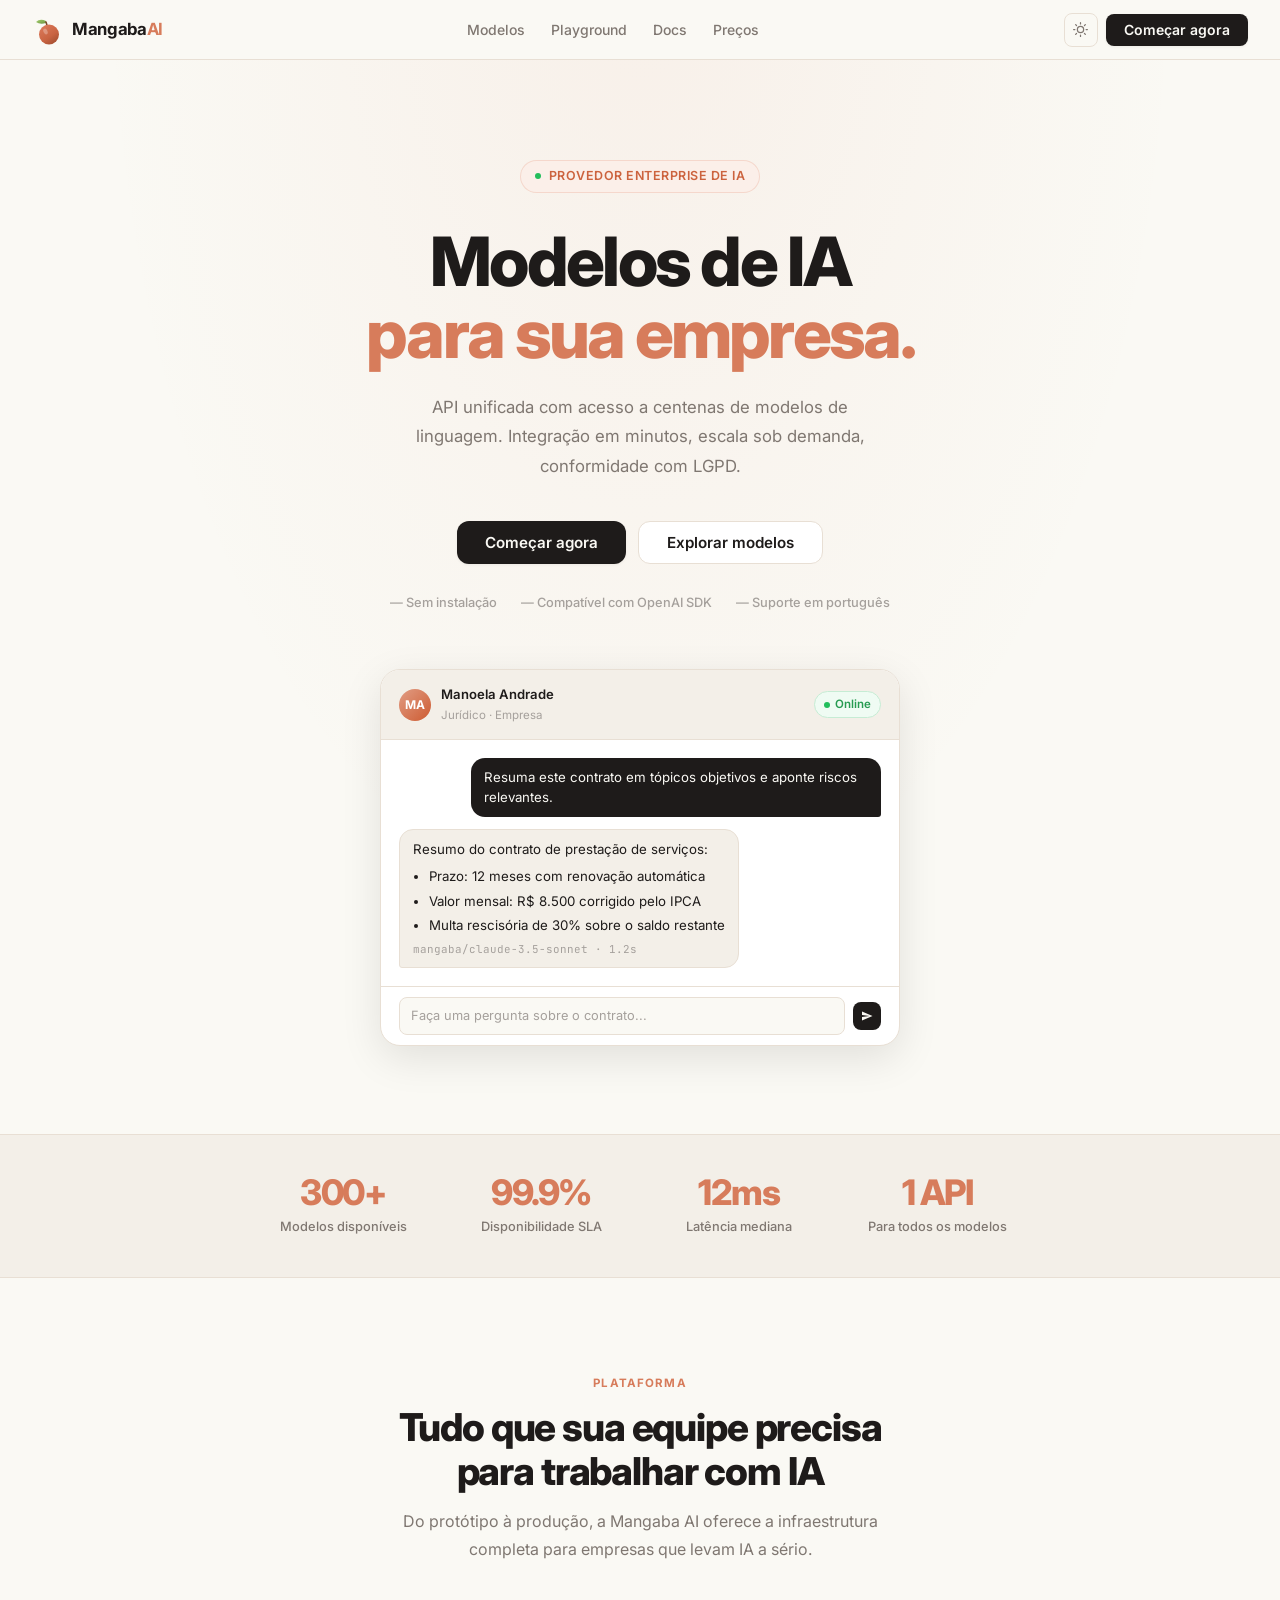
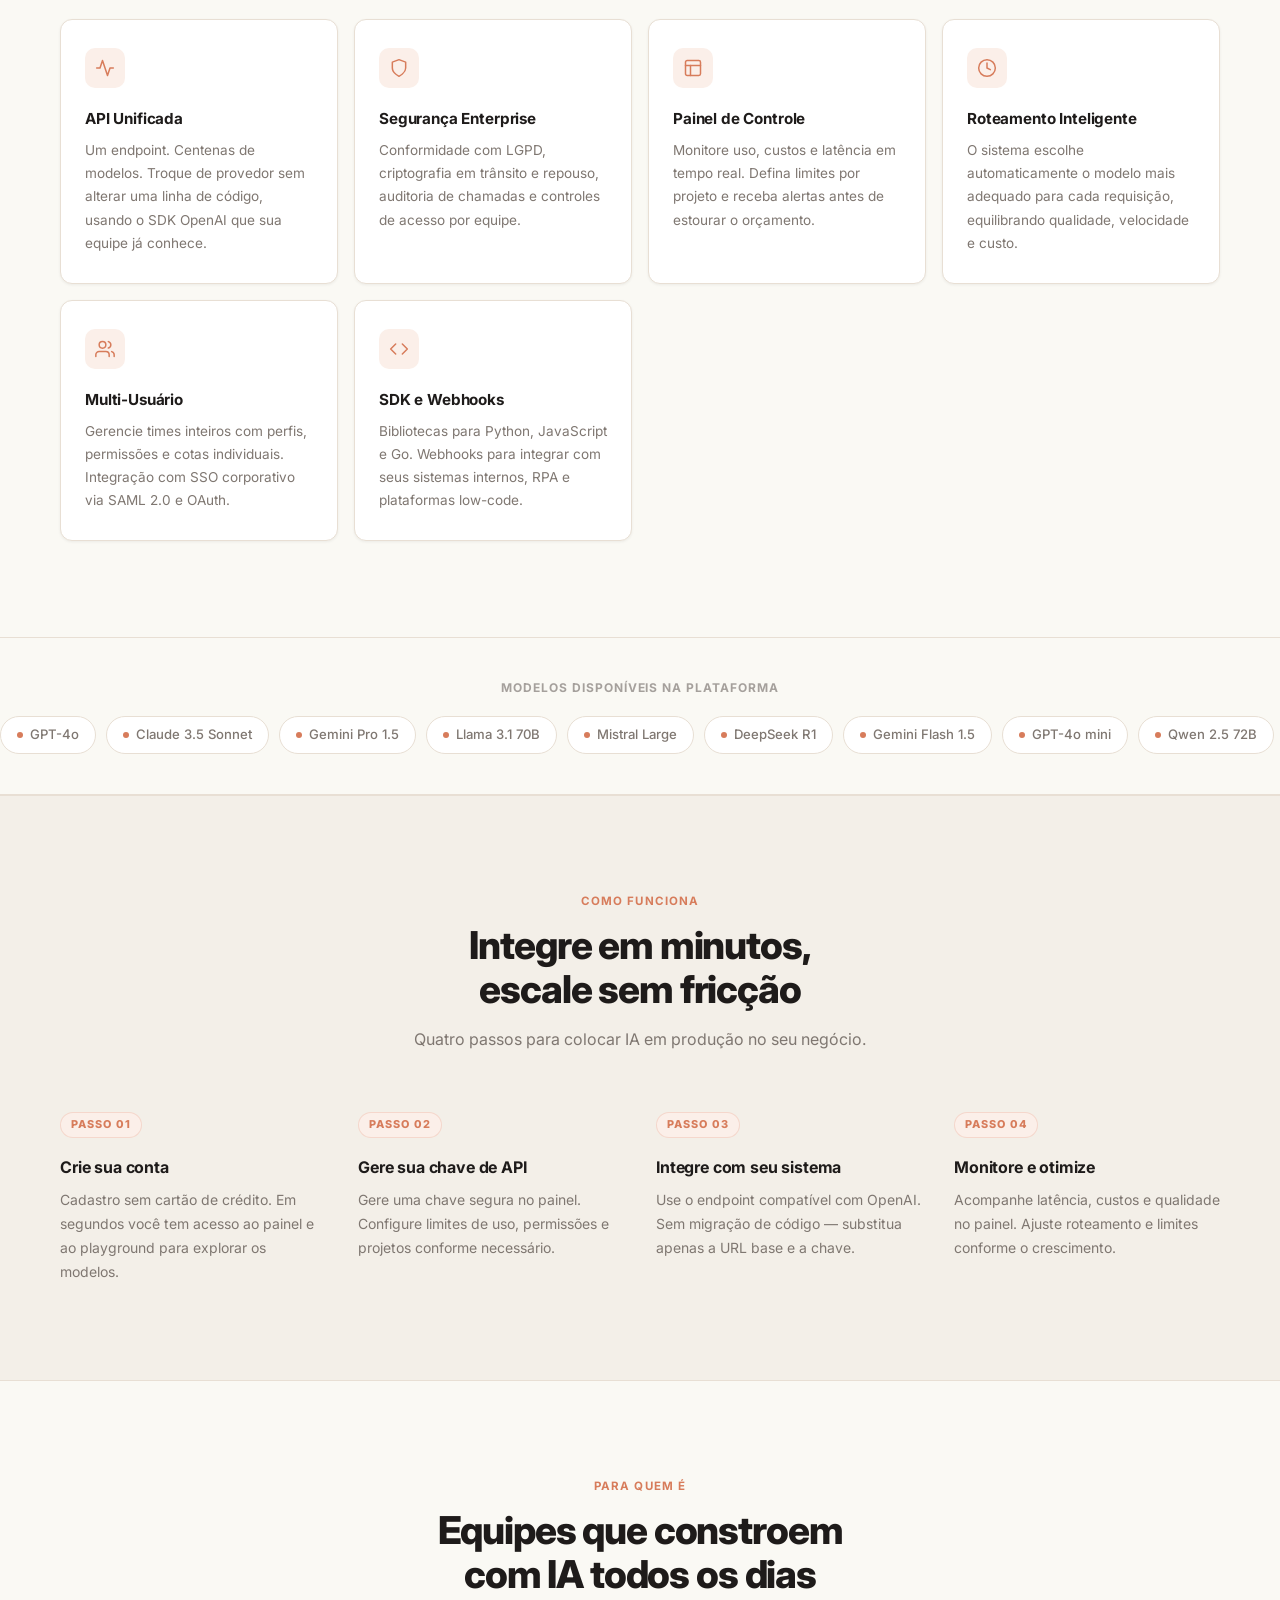
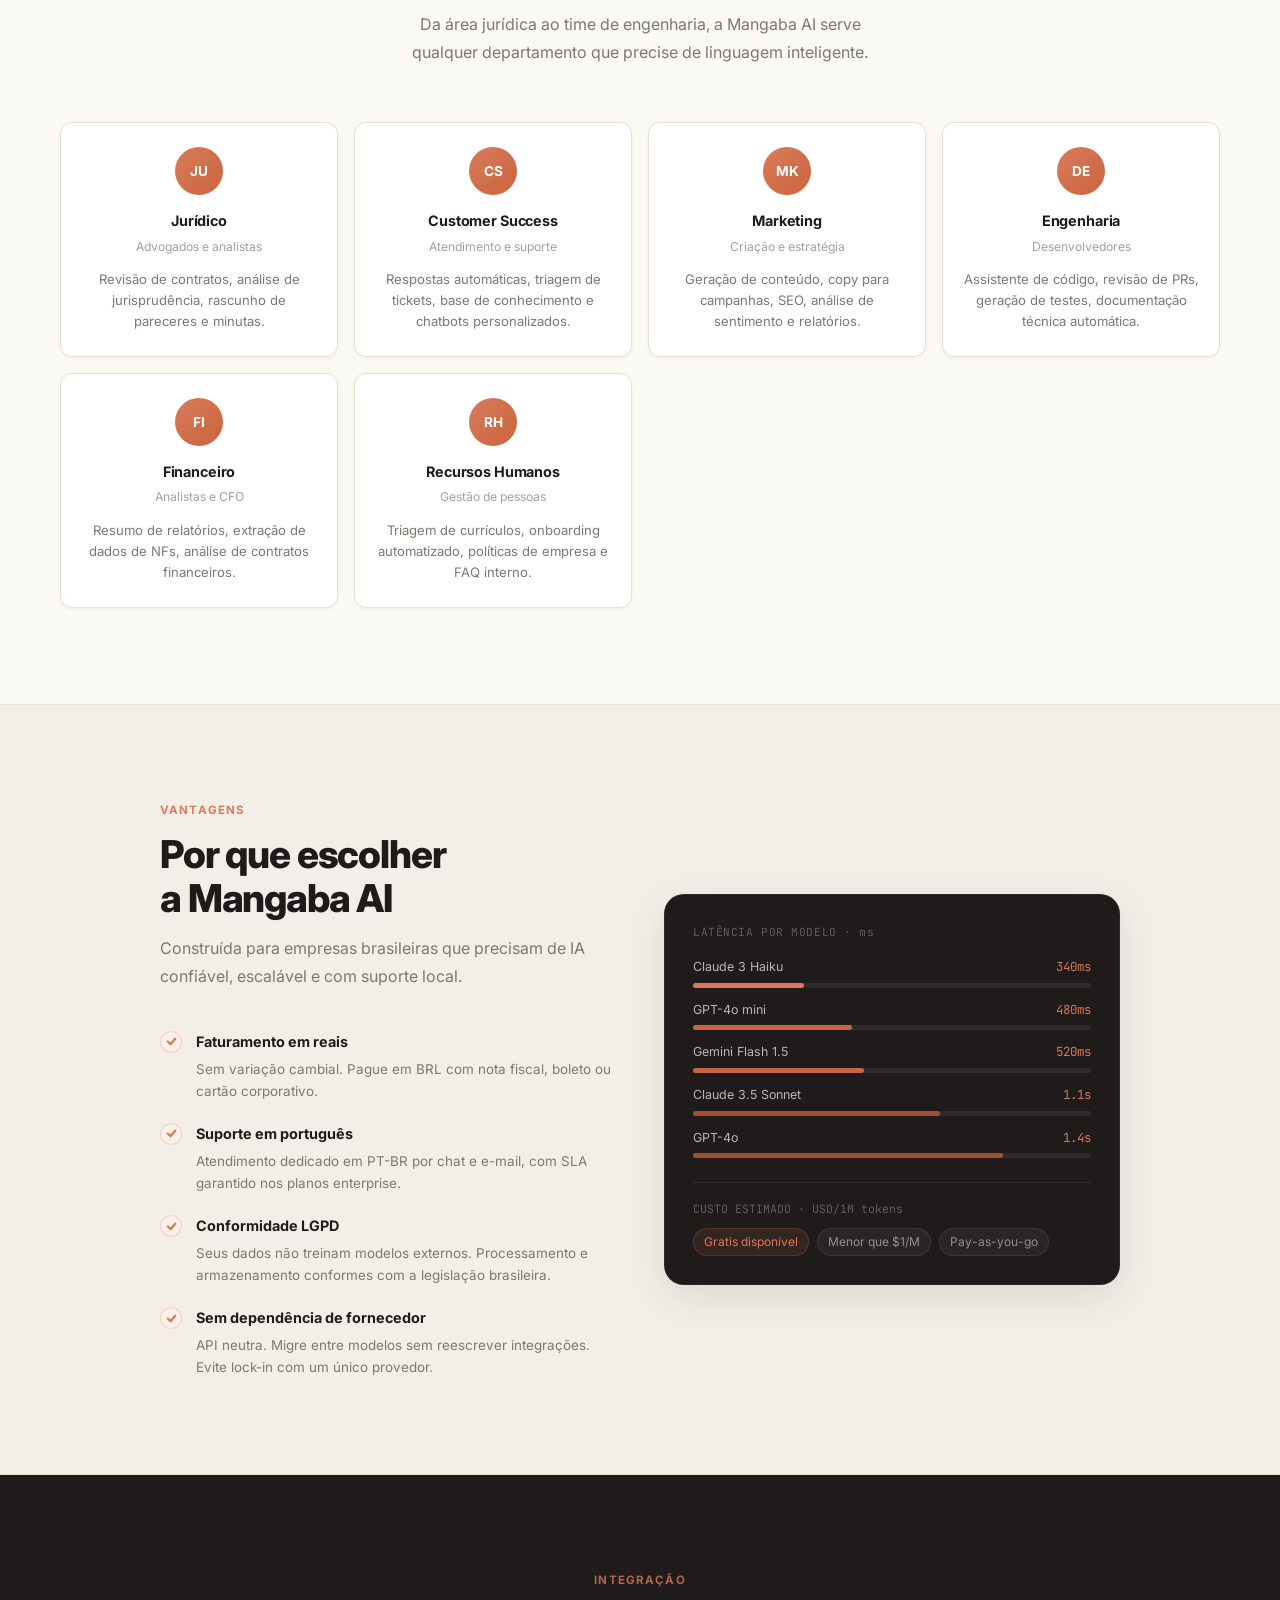
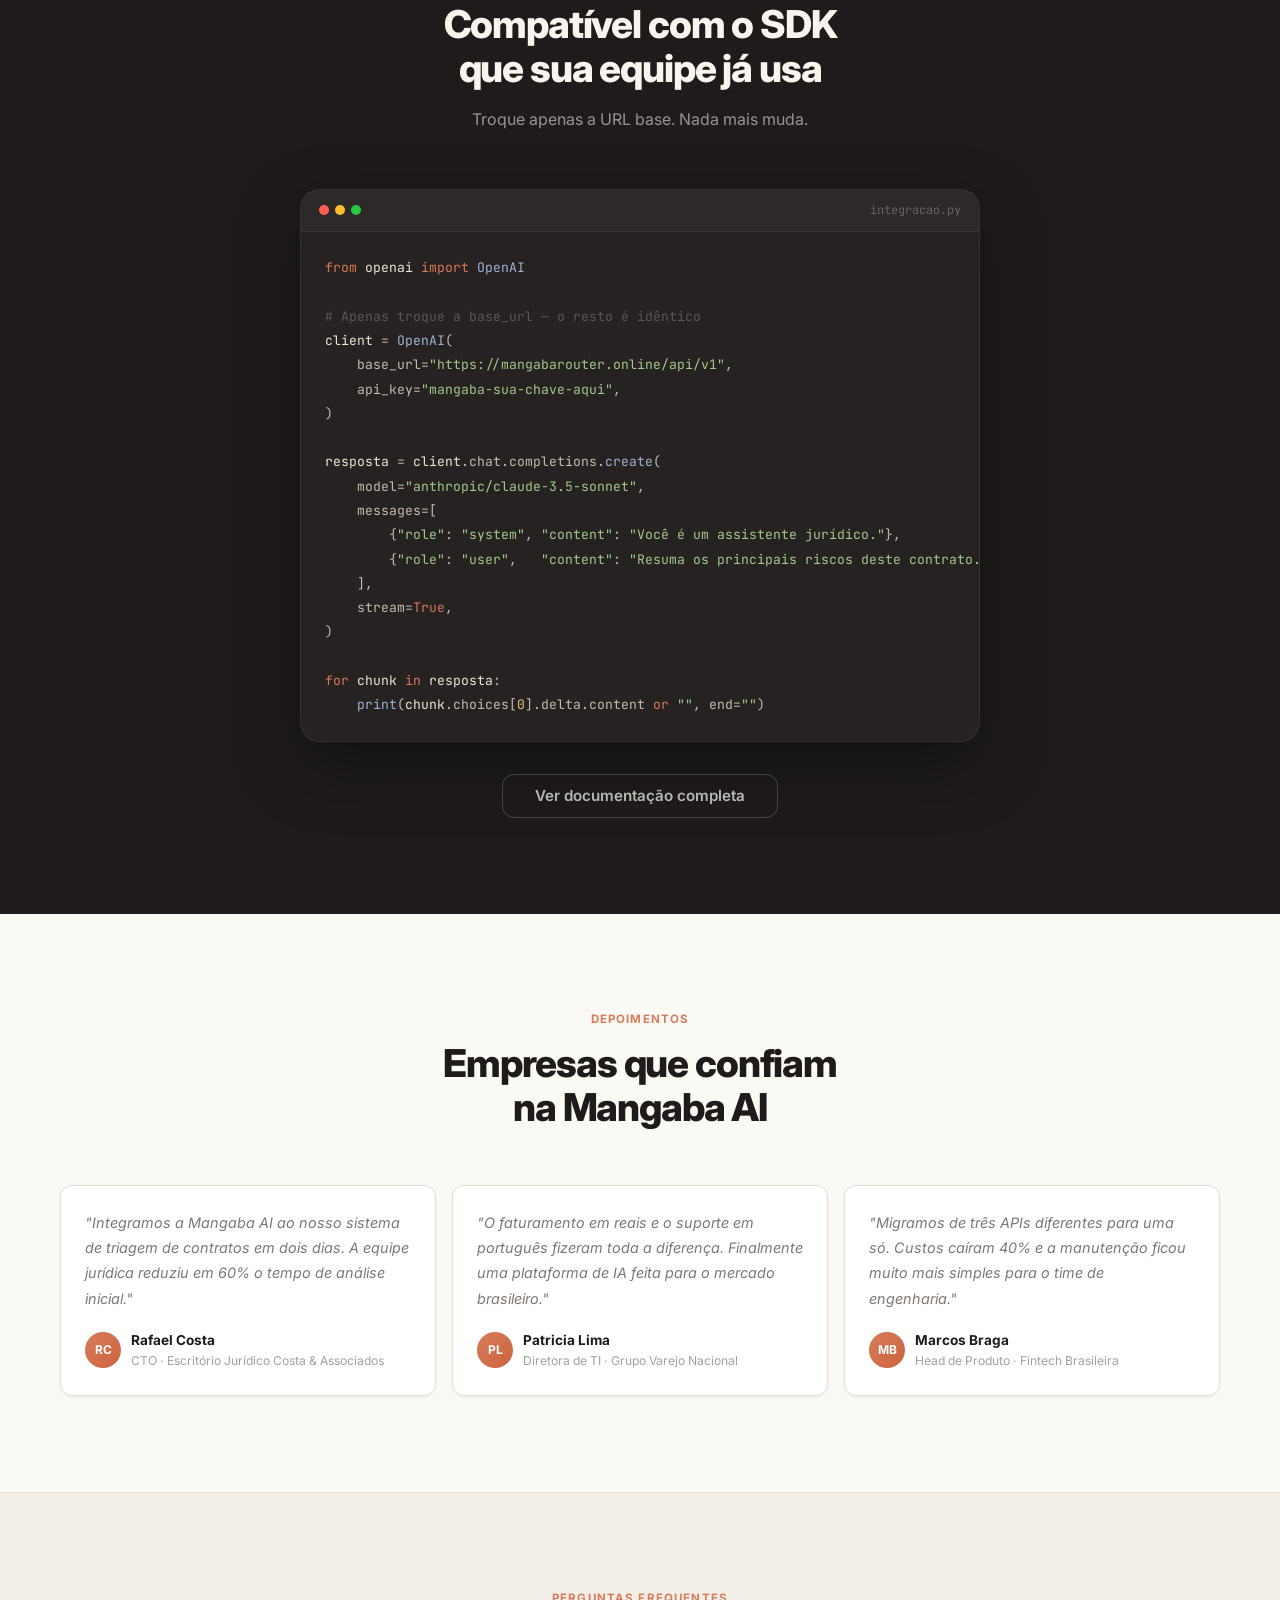
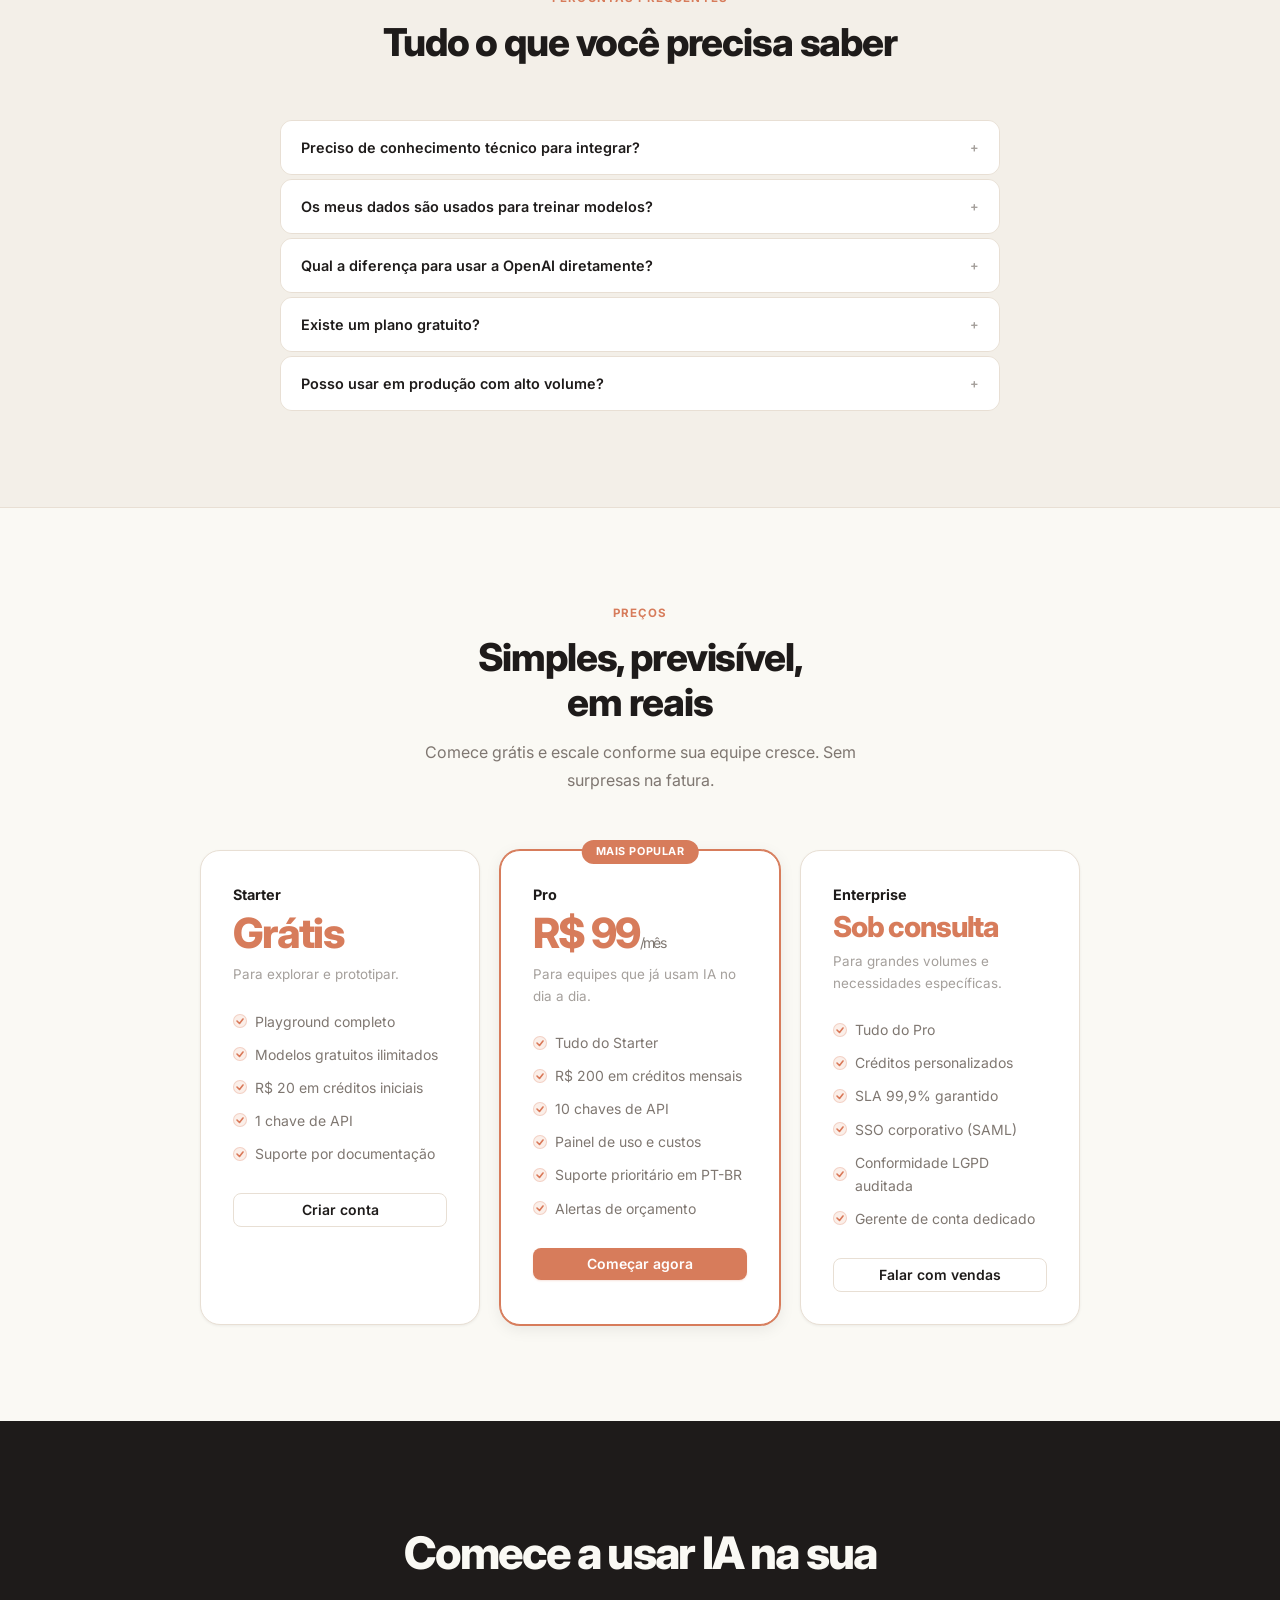
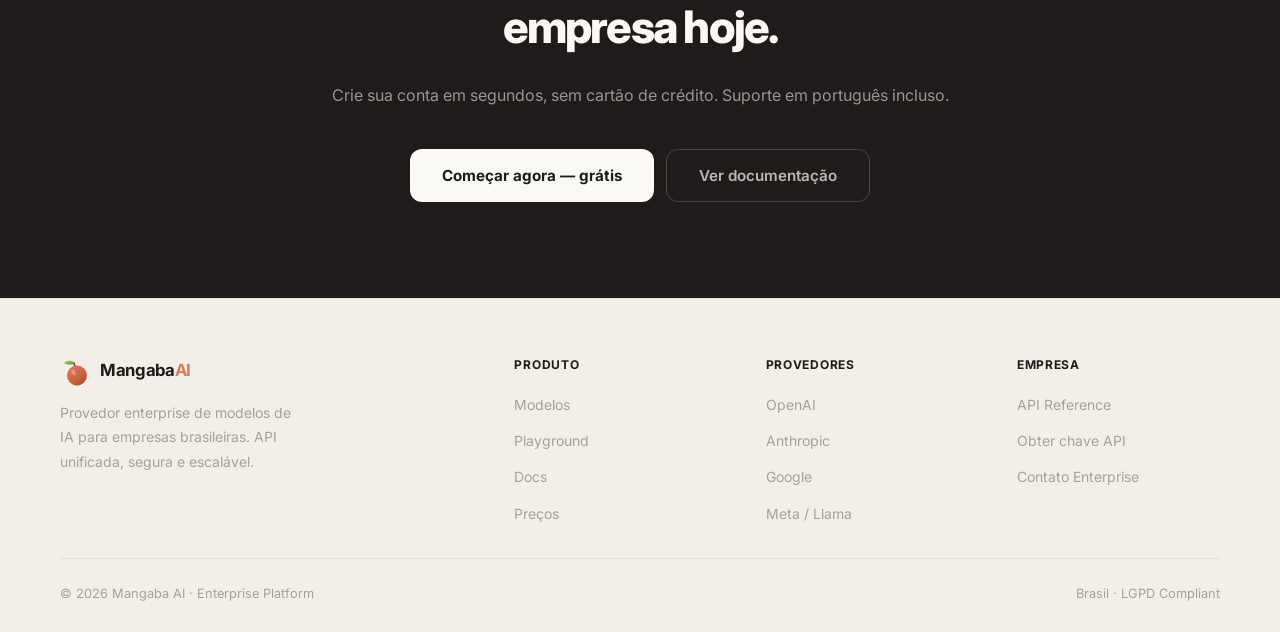
==== commit 6d39da5f: "Apply Brand Brief — Mangaba AI complete redesign - Rebrand from MangabaRouter to Mangaba AI (enterpr" ====
--- a/index.html
+++ b/index.html
@@ -1,19 +1,23 @@
-﻿<!DOCTYPE html>
+<!DOCTYPE html>
 <html lang="pt-BR">
 <head>
   <meta charset="UTF-8">
   <meta name="viewport" content="width=device-width, initial-scale=1.0">
-  <title>MangabaRouter — Uma API. Todos os Modelos de IA.</title>
-  <meta name="description" content="Acesse 300+ modelos de IA de um único lugar. OpenAI, Anthropic, Google, Meta, Mistral, DeepSeek e muito mais.">
-    <link rel="icon" type="image/svg+xml" href="favicon.svg">
-<link rel="stylesheet" href="style.css">
+  <title>Mangaba AI — Modelos próprios para sua empresa</title>
+  <meta name="description" content="Provedor de IA enterprise para empresas brasileiras. Acesse modelos de linguagem de última geração via API unificada, segura e escalável.">
+  <meta property="og:title" content="Mangaba AI — Modelos próprios para sua empresa">
+  <meta property="og:description" content="Provedor de IA enterprise para empresas brasileiras.">
+  <meta property="og:type" content="website">
+  <link rel="icon" type="image/svg+xml" href="favicon.svg">
+  <link rel="stylesheet" href="style.css">
 </head>
 <body>
 
+<!-- ── NAV ── -->
 <nav class="navbar">
   <a href="index.html" class="nav-logo">
-    <svg width="32" height="32" viewBox="0 0 32 32" fill="none" xmlns="http://www.w3.org/2000/svg" style="flex-shrink:0;display:block"><defs><linearGradient id="mbf-mb1" x1="20%" y1="15%" x2="80%" y2="100%"><stop offset="0%" stop-color="#D87555"/><stop offset="55%" stop-color="#C96442"/><stop offset="100%" stop-color="#A24E30"/></linearGradient><linearGradient id="mbl-mb1" x1="0%" y1="0%" x2="100%" y2="100%"><stop offset="0%" stop-color="#A4CE6E"/><stop offset="100%" stop-color="#6B9540"/></linearGradient></defs><path d="M14 7 Q 8 4 4 8 Q 8 11 14 9 Z" fill="url(#mbl-mb1)"/><path d="M14 8 L 15.2 12" stroke="#7A4A2A" stroke-width="1.6" stroke-linecap="round"/><circle cx="17" cy="20.5" r="10" fill="url(#mbf-mb1)"/><ellipse cx="13.5" cy="17.5" rx="2" ry="3" fill="#FFFFFF" fill-opacity="0.28" transform="rotate(-25 13.5 17.5)"/></svg>
-    <span class="logo-text"><span class="logo-main">Mangaba</span><span class="logo-accent">Router</span></span>
+    <svg width="32" height="32" viewBox="0 0 32 32" fill="none" xmlns="http://www.w3.org/2000/svg" style="flex-shrink:0;display:block"><defs><linearGradient id="mbf-n1" x1="20%" y1="15%" x2="80%" y2="100%"><stop offset="0%" stop-color="#D87555"/><stop offset="55%" stop-color="#C96442"/><stop offset="100%" stop-color="#A24E30"/></linearGradient><linearGradient id="mbl-n1" x1="0%" y1="0%" x2="100%" y2="100%"><stop offset="0%" stop-color="#A4CE6E"/><stop offset="100%" stop-color="#6B9540"/></linearGradient></defs><path d="M14 7 Q 8 4 4 8 Q 8 11 14 9 Z" fill="url(#mbl-n1)"/><path d="M14 8 L 15.2 12" stroke="#7A4A2A" stroke-width="1.6" stroke-linecap="round"/><circle cx="17" cy="20.5" r="10" fill="url(#mbf-n1)"/><ellipse cx="13.5" cy="17.5" rx="2" ry="3" fill="#FFFFFF" fill-opacity="0.28" transform="rotate(-25 13.5 17.5)"/></svg>
+    <span class="logo-text"><span class="logo-main">Mangaba</span><span class="logo-accent">AI</span></span>
   </a>
   <ul class="nav-links">
     <li><a href="models.html">Modelos</a></li>
@@ -22,442 +26,602 @@
     <li><a href="#pricing">Preços</a></li>
   </ul>
   <div class="nav-actions">
-    <a href="playground.html" class="btn btn-primary">Começar grátis</a>
+    <button class="theme-toggle" id="themeToggle" aria-label="Alternar tema" title="Alternar tema">
+      <svg id="themeIcon" width="15" height="15" viewBox="0 0 24 24" fill="none" stroke="currentColor" stroke-width="2" stroke-linecap="round" stroke-linejoin="round"><circle cx="12" cy="12" r="5"/><path d="M12 1v2M12 21v2M4.22 4.22l1.42 1.42M18.36 18.36l1.42 1.42M1 12h2M21 12h2M4.22 19.78l1.42-1.42M18.36 5.64l1.42-1.42"/></svg>
+    </button>
+    <a href="playground.html" class="btn btn-primary">Começar agora</a>
   </div>
   <button class="hamburger" aria-label="Menu"><span></span><span></span><span></span></button>
 </nav>
-
 <div class="mobile-menu">
   <a href="index.html">Início</a>
   <a href="models.html">Modelos</a>
   <a href="playground.html">Playground</a>
   <a href="docs.html">Documentação</a>
   <a href="#pricing">Preços</a>
-  <a href="playground.html" class="btn btn-primary" style="margin-top:8px;justify-content:center">Começar grátis</a>
+  <a href="playground.html" class="btn btn-primary" style="margin-top:8px;justify-content:center">Começar agora</a>
 </div>
 
 <main>
 
-  <!-- ── HERO ── -->
-  <section style="background:radial-gradient(ellipse at 50% -10%, rgba(217,119,87,0.07) 0%, transparent 55%)">
-    <div class="hero">
-      <div class="hero-badge">Agregador de modelos de IA</div>
-      <h1>Acesse todos os<br>modelos de IA.<br><span class="accent-word">Em uma API.</span></h1>
-      <p>GPT-4o, Claude, Gemini, Llama, Mistral e centenas de modelos por uma única interface compatível com OpenAI SDK.</p>
-      <div class="hero-actions">
-        <a href="playground.html" class="btn btn-primary btn-lg">Testar agora — grátis</a>
-        <a href="models.html" class="btn btn-secondary btn-lg">Ver todos os modelos</a>
-      </div>
-      <div class="hero-trust">
-        <span class="hero-trust-item">Sem cartão de crédito</span>
-        <span class="hero-trust-item">Sem instalação</span>
-        <span class="hero-trust-item">Grátis para começar</span>
-        <span class="hero-trust-item">Compatível com OpenAI SDK</span>
-      </div>
-
-      <!-- Hero code card -->
-      <div class="hero-visual">
-        <div class="hero-visual-header">
-          <div class="hero-visual-dots">
-            <span></span><span></span><span></span>
-          </div>
-          <span class="hero-visual-filename">chat_completion.py</span>
-        </div>
-        <pre><span class="kw">from</span> <span class="var">openai</span> <span class="kw">import</span> <span class="fn">OpenAI</span>
-
+<!-- ── 1. HERO ── -->
+<section style="background:radial-gradient(ellipse at 50% -10%, rgba(217,119,87,0.07) 0%, transparent 60%)">
+  <div class="hero">
+    <div class="hero-eyebrow">
+      <span class="dot"></span>
+      Provedor Enterprise de IA
+    </div>
+    <h1>Modelos de IA<span class="accent-line">para sua empresa.</span></h1>
+    <p class="hero-sub">API unificada com acesso a centenas de modelos de linguagem. Integração em minutos, escala sob demanda, conformidade com LGPD.</p>
+    <div class="hero-actions">
+      <a href="playground.html" class="btn btn-primary btn-lg">Começar agora</a>
+      <a href="models.html" class="btn btn-secondary btn-lg">Explorar modelos</a>
+    </div>
+    <div class="hero-proof">
+      <span class="hero-proof-item">Sem instalação</span>
+      <span class="hero-proof-item">Compatível com OpenAI SDK</span>
+      <span class="hero-proof-item">Suporte em português</span>
+    </div>
+
+    <!-- Chat preview card -->
+    <div class="hero-chat-card">
+      <div class="chat-card-header">
+        <div class="chat-card-persona">
+          <div class="chat-card-avatar">MA</div>
+          <div>
+            <div class="chat-card-name">Manoela Andrade</div>
+            <div class="chat-card-role">Jurídico · Empresa</div>
+          </div>
+        </div>
+        <div class="online-pill">
+          <span class="online-dot"></span>
+          Online
+        </div>
+      </div>
+      <div class="chat-card-body">
+        <div class="chat-bubble-user">Resuma este contrato em tópicos objetivos e aponte riscos relevantes.</div>
+        <div class="chat-bubble-ai">
+          Resumo do contrato de prestação de serviços:
+          <ul>
+            <li>Prazo: 12 meses com renovação automática</li>
+            <li>Valor mensal: R$ 8.500 corrigido pelo IPCA</li>
+            <li>Multa rescisória de 30% sobre o saldo restante</li>
+          </ul>
+          <div class="chat-model-tag">mangaba/claude-3.5-sonnet · 1.2s</div>
+        </div>
+      </div>
+      <div class="chat-card-footer">
+        <div class="chat-card-input">Faça uma pergunta sobre o contrato...</div>
+        <div class="chat-send-icon">
+          <svg viewBox="0 0 24 24" xmlns="http://www.w3.org/2000/svg"><path d="M2 21l21-9L2 3v7l15 2-15 2v7z"/></svg>
+        </div>
+      </div>
+    </div>
+  </div>
+</section>
+
+<!-- ── 2. STATS ── -->
+<div class="stats-bar">
+  <div class="stats-grid">
+    <div>
+      <span class="stat-value" data-counter="300" data-suffix="+">0+</span>
+      <div class="stat-label">Modelos disponíveis</div>
+    </div>
+    <div>
+      <span class="stat-value" data-counter="99" data-suffix=".9%">0%</span>
+      <div class="stat-label">Disponibilidade SLA</div>
+    </div>
+    <div>
+      <span class="stat-value" data-counter="12" data-suffix="ms">0ms</span>
+      <div class="stat-label">Latência mediana</div>
+    </div>
+    <div>
+      <span class="stat-value" data-counter="1" data-suffix=" API">0 API</span>
+      <div class="stat-label">Para todos os modelos</div>
+    </div>
+  </div>
+</div>
+
+<!-- ── 3. FEATURES ── -->
+<section class="section">
+  <div class="container">
+    <div class="section-header">
+      <span class="section-label">Plataforma</span>
+      <h2>Tudo que sua equipe precisa<br>para trabalhar com IA</h2>
+      <p>Do protótipo à produção, a Mangaba AI oferece a infraestrutura completa para empresas que levam IA a sério.</p>
+    </div>
+    <div class="features-grid">
+      <div class="feature-card">
+        <div class="feature-icon">
+          <svg viewBox="0 0 24 24"><polyline points="22 12 18 12 15 21 9 3 6 12 2 12"/></svg>
+        </div>
+        <h3>API Unificada</h3>
+        <p>Um endpoint. Centenas de modelos. Troque de provedor sem alterar uma linha de código, usando o SDK OpenAI que sua equipe já conhece.</p>
+      </div>
+      <div class="feature-card">
+        <div class="feature-icon">
+          <svg viewBox="0 0 24 24"><path d="M12 22s8-4 8-10V5l-8-3-8 3v7c0 6 8 10 8 10z"/></svg>
+        </div>
+        <h3>Segurança Enterprise</h3>
+        <p>Conformidade com LGPD, criptografia em trânsito e repouso, auditoria de chamadas e controles de acesso por equipe.</p>
+      </div>
+      <div class="feature-card">
+        <div class="feature-icon">
+          <svg viewBox="0 0 24 24"><rect x="3" y="3" width="18" height="18" rx="2" ry="2"/><line x1="3" y1="9" x2="21" y2="9"/><line x1="9" y1="21" x2="9" y2="9"/></svg>
+        </div>
+        <h3>Painel de Controle</h3>
+        <p>Monitore uso, custos e latência em tempo real. Defina limites por projeto e receba alertas antes de estourar o orçamento.</p>
+      </div>
+      <div class="feature-card">
+        <div class="feature-icon">
+          <svg viewBox="0 0 24 24"><circle cx="12" cy="12" r="10"/><polyline points="12 6 12 12 16 14"/></svg>
+        </div>
+        <h3>Roteamento Inteligente</h3>
+        <p>O sistema escolhe automaticamente o modelo mais adequado para cada requisição, equilibrando qualidade, velocidade e custo.</p>
+      </div>
+      <div class="feature-card">
+        <div class="feature-icon">
+          <svg viewBox="0 0 24 24"><path d="M17 21v-2a4 4 0 0 0-4-4H5a4 4 0 0 0-4 4v2"/><circle cx="9" cy="7" r="4"/><path d="M23 21v-2a4 4 0 0 0-3-3.87"/><path d="M16 3.13a4 4 0 0 1 0 7.75"/></svg>
+        </div>
+        <h3>Multi-Usuário</h3>
+        <p>Gerencie times inteiros com perfis, permissões e cotas individuais. Integração com SSO corporativo via SAML 2.0 e OAuth.</p>
+      </div>
+      <div class="feature-card">
+        <div class="feature-icon">
+          <svg viewBox="0 0 24 24"><polyline points="16 18 22 12 16 6"/><polyline points="8 6 2 12 8 18"/></svg>
+        </div>
+        <h3>SDK e Webhooks</h3>
+        <p>Bibliotecas para Python, JavaScript e Go. Webhooks para integrar com seus sistemas internos, RPA e plataformas low-code.</p>
+      </div>
+    </div>
+  </div>
+</section>
+
+<!-- ── 4. MODELS MARQUEE ── -->
+<div class="models-marquee-section">
+  <div class="marquee-label">Modelos disponíveis na plataforma</div>
+  <div id="marqueeWrap" style="overflow:hidden">
+    <div class="marquee-track" id="marqueeTrack">
+      <!-- populated by JS -->
+      <div class="marquee-chip"><span class="marquee-chip-dot"></span>GPT-4o</div>
+      <div class="marquee-chip"><span class="marquee-chip-dot"></span>Claude 3.5 Sonnet</div>
+      <div class="marquee-chip"><span class="marquee-chip-dot"></span>Gemini Pro 1.5</div>
+      <div class="marquee-chip"><span class="marquee-chip-dot"></span>Llama 3.1 70B</div>
+      <div class="marquee-chip"><span class="marquee-chip-dot"></span>Mistral Large</div>
+      <div class="marquee-chip"><span class="marquee-chip-dot"></span>DeepSeek R1</div>
+      <div class="marquee-chip"><span class="marquee-chip-dot"></span>Gemini Flash 1.5</div>
+      <div class="marquee-chip"><span class="marquee-chip-dot"></span>GPT-4o mini</div>
+      <div class="marquee-chip"><span class="marquee-chip-dot"></span>Qwen 2.5 72B</div>
+      <div class="marquee-chip"><span class="marquee-chip-dot"></span>Claude 3 Haiku</div>
+      <div class="marquee-chip"><span class="marquee-chip-dot"></span>Command R+</div>
+      <div class="marquee-chip"><span class="marquee-chip-dot"></span>Phi-3 Medium</div>
+      <div class="marquee-chip"><span class="marquee-chip-dot"></span>Sonar Large</div>
+      <div class="marquee-chip"><span class="marquee-chip-dot"></span>Grok Beta</div>
+      <!-- duplicated for seamless loop -->
+      <div class="marquee-chip"><span class="marquee-chip-dot"></span>GPT-4o</div>
+      <div class="marquee-chip"><span class="marquee-chip-dot"></span>Claude 3.5 Sonnet</div>
+      <div class="marquee-chip"><span class="marquee-chip-dot"></span>Gemini Pro 1.5</div>
+      <div class="marquee-chip"><span class="marquee-chip-dot"></span>Llama 3.1 70B</div>
+      <div class="marquee-chip"><span class="marquee-chip-dot"></span>Mistral Large</div>
+      <div class="marquee-chip"><span class="marquee-chip-dot"></span>DeepSeek R1</div>
+      <div class="marquee-chip"><span class="marquee-chip-dot"></span>Gemini Flash 1.5</div>
+      <div class="marquee-chip"><span class="marquee-chip-dot"></span>GPT-4o mini</div>
+      <div class="marquee-chip"><span class="marquee-chip-dot"></span>Qwen 2.5 72B</div>
+      <div class="marquee-chip"><span class="marquee-chip-dot"></span>Claude 3 Haiku</div>
+      <div class="marquee-chip"><span class="marquee-chip-dot"></span>Command R+</div>
+      <div class="marquee-chip"><span class="marquee-chip-dot"></span>Phi-3 Medium</div>
+      <div class="marquee-chip"><span class="marquee-chip-dot"></span>Sonar Large</div>
+      <div class="marquee-chip"><span class="marquee-chip-dot"></span>Grok Beta</div>
+    </div>
+  </div>
+</div>
+
+<!-- ── 5. HOW IT WORKS ── -->
+<section class="section section-alt">
+  <div class="container">
+    <div class="section-header">
+      <span class="section-label">Como funciona</span>
+      <h2>Integre em minutos,<br>escale sem fricção</h2>
+      <p>Quatro passos para colocar IA em produção no seu negócio.</p>
+    </div>
+    <div class="steps-grid">
+      <div class="step-card">
+        <span class="step-number">Passo 01</span>
+        <h3>Crie sua conta</h3>
+        <p>Cadastro sem cartão de crédito. Em segundos você tem acesso ao painel e ao playground para explorar os modelos.</p>
+      </div>
+      <div class="step-card">
+        <span class="step-number">Passo 02</span>
+        <h3>Gere sua chave de API</h3>
+        <p>Gere uma chave segura no painel. Configure limites de uso, permissões e projetos conforme necessário.</p>
+      </div>
+      <div class="step-card">
+        <span class="step-number">Passo 03</span>
+        <h3>Integre com seu sistema</h3>
+        <p>Use o endpoint compatível com OpenAI. Sem migração de código — substitua apenas a URL base e a chave.</p>
+      </div>
+      <div class="step-card">
+        <span class="step-number">Passo 04</span>
+        <h3>Monitore e otimize</h3>
+        <p>Acompanhe latência, custos e qualidade no painel. Ajuste roteamento e limites conforme o crescimento.</p>
+      </div>
+    </div>
+  </div>
+</section>
+
+<!-- ── 6. PERSONAS ── -->
+<section class="section">
+  <div class="container">
+    <div class="section-header">
+      <span class="section-label">Para quem é</span>
+      <h2>Equipes que constroem<br>com IA todos os dias</h2>
+      <p>Da área jurídica ao time de engenharia, a Mangaba AI serve qualquer departamento que precise de linguagem inteligente.</p>
+    </div>
+    <div class="personas-grid">
+      <div class="persona-card">
+        <div class="persona-avatar">JU</div>
+        <div class="persona-name">Jurídico</div>
+        <div class="persona-role">Advogados e analistas</div>
+        <div class="persona-use">Revisão de contratos, análise de jurisprudência, rascunho de pareceres e minutas.</div>
+      </div>
+      <div class="persona-card">
+        <div class="persona-avatar">CS</div>
+        <div class="persona-name">Customer Success</div>
+        <div class="persona-role">Atendimento e suporte</div>
+        <div class="persona-use">Respostas automáticas, triagem de tickets, base de conhecimento e chatbots personalizados.</div>
+      </div>
+      <div class="persona-card">
+        <div class="persona-avatar">MK</div>
+        <div class="persona-name">Marketing</div>
+        <div class="persona-role">Criação e estratégia</div>
+        <div class="persona-use">Geração de conteúdo, copy para campanhas, SEO, análise de sentimento e relatórios.</div>
+      </div>
+      <div class="persona-card">
+        <div class="persona-avatar">DE</div>
+        <div class="persona-name">Engenharia</div>
+        <div class="persona-role">Desenvolvedores</div>
+        <div class="persona-use">Assistente de código, revisão de PRs, geração de testes, documentação técnica automática.</div>
+      </div>
+      <div class="persona-card">
+        <div class="persona-avatar">FI</div>
+        <div class="persona-name">Financeiro</div>
+        <div class="persona-role">Analistas e CFO</div>
+        <div class="persona-use">Resumo de relatórios, extração de dados de NFs, análise de contratos financeiros.</div>
+      </div>
+      <div class="persona-card">
+        <div class="persona-avatar">RH</div>
+        <div class="persona-name">Recursos Humanos</div>
+        <div class="persona-role">Gestão de pessoas</div>
+        <div class="persona-use">Triagem de currículos, onboarding automatizado, políticas de empresa e FAQ interno.</div>
+      </div>
+    </div>
+  </div>
+</section>
+
+<!-- ── 7. BENEFITS ── -->
+<section class="section section-alt">
+  <div class="container">
+    <div class="benefits-grid">
+      <div>
+        <div class="section-header" style="text-align:left;margin-bottom:40px">
+          <span class="section-label">Vantagens</span>
+          <h2>Por que escolher<br>a Mangaba AI</h2>
+          <p>Construída para empresas brasileiras que precisam de IA confiável, escalável e com suporte local.</p>
+        </div>
+        <div class="benefits-list">
+          <div class="benefit-item">
+            <div class="benefit-check"><svg viewBox="0 0 12 12"><polyline points="2 6 5 9 10 3"/></svg></div>
+            <div>
+              <h4>Faturamento em reais</h4>
+              <p>Sem variação cambial. Pague em BRL com nota fiscal, boleto ou cartão corporativo.</p>
+            </div>
+          </div>
+          <div class="benefit-item">
+            <div class="benefit-check"><svg viewBox="0 0 12 12"><polyline points="2 6 5 9 10 3"/></svg></div>
+            <div>
+              <h4>Suporte em português</h4>
+              <p>Atendimento dedicado em PT-BR por chat e e-mail, com SLA garantido nos planos enterprise.</p>
+            </div>
+          </div>
+          <div class="benefit-item">
+            <div class="benefit-check"><svg viewBox="0 0 12 12"><polyline points="2 6 5 9 10 3"/></svg></div>
+            <div>
+              <h4>Conformidade LGPD</h4>
+              <p>Seus dados não treinam modelos externos. Processamento e armazenamento conformes com a legislação brasileira.</p>
+            </div>
+          </div>
+          <div class="benefit-item">
+            <div class="benefit-check"><svg viewBox="0 0 12 12"><polyline points="2 6 5 9 10 3"/></svg></div>
+            <div>
+              <h4>Sem dependência de fornecedor</h4>
+              <p>API neutra. Migre entre modelos sem reescrever integrações. Evite lock-in com um único provedor.</p>
+            </div>
+          </div>
+        </div>
+      </div>
+      <div class="benefits-visual">
+        <div style="font-size:0.7rem;color:rgba(250,249,245,0.3);font-family:var(--font-mono);margin-bottom:16px;letter-spacing:0.05em">LATÊNCIA POR MODELO · ms</div>
+        <div style="display:flex;flex-direction:column;gap:12px">
+          <div>
+            <div style="display:flex;justify-content:space-between;margin-bottom:5px"><span style="font-size:0.78rem;color:rgba(250,249,245,0.7)">Claude 3 Haiku</span><span style="font-size:0.78rem;color:#D97757;font-family:var(--font-mono)">340ms</span></div>
+            <div style="height:5px;background:rgba(255,255,255,0.07);border-radius:3px"><div style="height:100%;width:28%;background:#D97757;border-radius:3px"></div></div>
+          </div>
+          <div>
+            <div style="display:flex;justify-content:space-between;margin-bottom:5px"><span style="font-size:0.78rem;color:rgba(250,249,245,0.7)">GPT-4o mini</span><span style="font-size:0.78rem;color:#D97757;font-family:var(--font-mono)">480ms</span></div>
+            <div style="height:5px;background:rgba(255,255,255,0.07);border-radius:3px"><div style="height:100%;width:40%;background:#C96442;border-radius:3px"></div></div>
+          </div>
+          <div>
+            <div style="display:flex;justify-content:space-between;margin-bottom:5px"><span style="font-size:0.78rem;color:rgba(250,249,245,0.7)">Gemini Flash 1.5</span><span style="font-size:0.78rem;color:#D97757;font-family:var(--font-mono)">520ms</span></div>
+            <div style="height:5px;background:rgba(255,255,255,0.07);border-radius:3px"><div style="height:100%;width:43%;background:#C96442;border-radius:3px"></div></div>
+          </div>
+          <div>
+            <div style="display:flex;justify-content:space-between;margin-bottom:5px"><span style="font-size:0.78rem;color:rgba(250,249,245,0.7)">Claude 3.5 Sonnet</span><span style="font-size:0.78rem;color:#D97757;font-family:var(--font-mono)">1.1s</span></div>
+            <div style="height:5px;background:rgba(255,255,255,0.07);border-radius:3px"><div style="height:100%;width:62%;background:#A24E30;border-radius:3px"></div></div>
+          </div>
+          <div>
+            <div style="display:flex;justify-content:space-between;margin-bottom:5px"><span style="font-size:0.78rem;color:rgba(250,249,245,0.7)">GPT-4o</span><span style="font-size:0.78rem;color:#D97757;font-family:var(--font-mono)">1.4s</span></div>
+            <div style="height:5px;background:rgba(255,255,255,0.07);border-radius:3px"><div style="height:100%;width:78%;background:#A24E30;border-radius:3px"></div></div>
+          </div>
+        </div>
+        <div style="margin-top:24px;padding-top:16px;border-top:1px solid rgba(255,255,255,0.07)">
+          <div style="font-size:0.72rem;color:rgba(250,249,245,0.3);font-family:var(--font-mono);margin-bottom:10px">CUSTO ESTIMADO · USD/1M tokens</div>
+          <div style="display:flex;gap:8px;flex-wrap:wrap">
+            <span style="font-size:0.75rem;padding:3px 10px;background:rgba(217,119,87,0.12);border:1px solid rgba(217,119,87,0.2);border-radius:20px;color:#D97757">Gratis disponível</span>
+            <span style="font-size:0.75rem;padding:3px 10px;background:rgba(255,255,255,0.05);border:1px solid rgba(255,255,255,0.08);border-radius:20px;color:rgba(250,249,245,0.5)">Menor que $1/M</span>
+            <span style="font-size:0.75rem;padding:3px 10px;background:rgba(255,255,255,0.05);border:1px solid rgba(255,255,255,0.08);border-radius:20px;color:rgba(250,249,245,0.5)">Pay-as-you-go</span>
+          </div>
+        </div>
+      </div>
+    </div>
+  </div>
+</section>
+
+<!-- ── 8. TECH / CODE ── -->
+<section class="section section-dark">
+  <div class="container">
+    <div class="section-header">
+      <span class="section-label" style="color:rgba(217,119,87,0.8)">Integração</span>
+      <h2>Compatível com o SDK<br>que sua equipe já usa</h2>
+      <p>Troque apenas a URL base. Nada mais muda.</p>
+    </div>
+    <div class="code-demo">
+      <div class="code-demo-header">
+        <div class="code-demo-dots"><span></span><span></span><span></span></div>
+        <span class="code-demo-file">integracao.py</span>
+      </div>
+      <pre><span class="kw">from</span> <span class="var">openai</span> <span class="kw">import</span> <span class="fn">OpenAI</span>
+
+<span class="cmt"># Apenas troque a base_url — o resto é idêntico</span>
 <span class="var">client</span> = <span class="fn">OpenAI</span>(
-    base_url=<span class="str">"https://openrouter.ai/api/v1"</span>,
-    api_key=<span class="str">"sk-or-sua-chave-aqui"</span>,
+    base_url=<span class="str">"https://mangabarouter.online/api/v1"</span>,
+    api_key=<span class="str">"mangaba-sua-chave-aqui"</span>,
 )
 
-<span class="var">response</span> = <span class="var">client</span>.chat.completions.<span class="fn">create</span>(
-    model=<span class="str">"meta-llama/llama-3.1-8b-instruct:free"</span>,
-    messages=[{<span class="str">"role"</span>: <span class="str">"user"</span>, <span class="str">"content"</span>: <span class="str">"Olá!"</span>}],
+<span class="var">resposta</span> = <span class="var">client</span>.chat.completions.<span class="fn">create</span>(
+    model=<span class="str">"anthropic/claude-3.5-sonnet"</span>,
+    messages=[
+        {<span class="str">"role"</span>: <span class="str">"system"</span>, <span class="str">"content"</span>: <span class="str">"Você é um assistente jurídico."</span>},
+        {<span class="str">"role"</span>: <span class="str">"user"</span>,   <span class="str">"content"</span>: <span class="str">"Resuma os principais riscos deste contrato."</span>},
+    ],
+    stream=<span class="kw">True</span>,
 )
-<span class="fn">print</span>(<span class="var">response</span>.choices[<span class="num">0</span>].message.content)
-<span class="cmt"># → Olá! Como posso ajudar?   grátis!</span></pre>
-      </div>
-    </div>
-  </section>
-
-  <!-- ── STATS ── -->
-  <div class="stats-section">
-    <div class="stats-grid">
-      <div>
-        <span class="stat-number" data-counter="300" data-suffix="+">0</span>
-        <div class="stat-label">Modelos disponíveis</div>
-      </div>
-      <div>
-        <span class="stat-number" data-counter="50" data-suffix="+">0</span>
-        <div class="stat-label">Provedores</div>
-      </div>
-      <div>
-        <span class="stat-number" data-counter="99" data-suffix=".9%">0</span>
-        <div class="stat-label">Uptime garantido</div>
-      </div>
-      <div>
-        <span class="stat-number">$0</span>
-        <div class="stat-label">Para começar</div>
-      </div>
-    </div>
-  </div>
-
-  <!-- ── MODELOS ── -->
-  <section class="section">
-    <div class="container">
-      <div class="section-header">
-        <h2>Modelos Populares</h2>
-        <p>Dados em tempo real direto da API OpenRouter. Filtre pelo que precisar.</p>
-      </div>
-      <div class="search-bar">
-        <div class="search-input-wrap">
-          <span class="search-icon">⌕</span>
-          <input type="text" class="search-input" id="homeSearch" placeholder="Buscar por nome ou provedor...">
-        </div>
-        <div class="filter-tabs">
-          <button class="filter-tab active" data-filter="all">Todos</button>
-          <button class="filter-tab" data-filter="free">Grátis</button>
-          <button class="filter-tab" data-filter="cheap">Baratos</button>
-          <button class="filter-tab" data-filter="fast">Rápidos</button>
-          <button class="filter-tab" data-filter="top">Top</button>
-        </div>
-      </div>
-      <div class="models-grid" id="homeModels"></div>
-      <div style="text-align:center;margin-top:40px">
-        <a href="models.html" class="btn btn-secondary btn-lg">Ver todos os modelos →</a>
-      </div>
-    </div>
-  </section>
-
-  <!-- ── FEATURES ── -->
-  <section class="section section-alt">
-    <div class="container">
-      <div class="section-header">
-        <h2>Por que MangabaRouter?</h2>
-        <p>Tudo que você precisa para trabalhar com IA de forma eficiente e sem complicações.</p>
-      </div>
-      <div class="features-grid">
-        <div class="feature-card">
-          <div class="feature-icon">
-            <svg width="18" height="18" viewBox="0 0 24 24" fill="none" stroke="currentColor" stroke-width="2"><path d="M13 2L3 14h9l-1 8 10-12h-9l1-8z"/></svg>
-          </div>
-          <h3>Streaming em Tempo Real</h3>
-          <p>Respostas fluem token por token com Server-Sent Events. Experiência rápida e responsiva em qualquer modelo.</p>
-        </div>
-        <div class="feature-card">
-          <div class="feature-icon">
-            <svg width="18" height="18" viewBox="0 0 24 24" fill="none" stroke="currentColor" stroke-width="2"><path d="M12 2v20M17 5H9.5a3.5 3.5 0 000 7h5a3.5 3.5 0 010 7H6"/></svg>
-          </div>
-          <h3>Preços Transparentes</h3>
-          <p>Veja exatamente quanto custa cada modelo por token. Sem taxas ocultas, sem surpresas. Centenas de modelos grátis.</p>
-        </div>
-        <div class="feature-card">
-          <div class="feature-icon">
-            <svg width="18" height="18" viewBox="0 0 24 24" fill="none" stroke="currentColor" stroke-width="2"><path d="M2 12s3-7 10-7 10 7 10 7-3 7-10 7-10-7-10-7z"/><circle cx="12" cy="12" r="3"/></svg>
-          </div>
-          <h3>Fallback Automático</h3>
-          <p>Se um provedor cair, roteamos automaticamente para outra opção equivalente. 99.9% de uptime garantido.</p>
-        </div>
-        <div class="feature-card">
-          <div class="feature-icon">
-            <svg width="18" height="18" viewBox="0 0 24 24" fill="none" stroke="currentColor" stroke-width="2"><path d="M9 3H5a2 2 0 00-2 2v4m6-6h10a2 2 0 012 2v4M9 3v18m0 0h10a2 2 0 002-2V9M9 21H5a2 2 0 01-2-2V9m0 0h18"/></svg>
-          </div>
-          <h3>Compatível com OpenAI</h3>
-          <p>Apenas troque a URL base no seu código existente. Funciona com Python, Node.js, cURL e qualquer SDK OpenAI.</p>
-        </div>
-        <div class="feature-card">
-          <div class="feature-icon">
-            <svg width="18" height="18" viewBox="0 0 24 24" fill="none" stroke="currentColor" stroke-width="2"><rect x="2" y="3" width="20" height="14" rx="2"/><path d="M8 21h8m-4-4v4"/></svg>
-          </div>
-          <h3>Contexto Longo</h3>
-          <p>Gemini 2.5 com 1M tokens, Claude com 200K, Llama com 128K. Processe documentos enormes sem limitações.</p>
-        </div>
-        <div class="feature-card">
-          <div class="feature-icon">
-            <svg width="18" height="18" viewBox="0 0 24 24" fill="none" stroke="currentColor" stroke-width="2"><path d="M12 22s8-4 8-10V5l-8-3-8 3v7c0 6 8 10 8 10z"/></svg>
-          </div>
-          <h3>Seguro e Privado</h3>
-          <p>Sua chave API fica apenas no seu navegador. Nunca armazenamos suas conversas ou dados pessoais.</p>
-        </div>
-      </div>
-    </div>
-  </section>
-
-  <!-- ── PROVEDORES ── -->
-  <section class="section">
-    <div class="container">
-      <div class="section-header">
-        <h2>Família de Modelos</h2>
-        <p>Os melhores modelos do mundo, todos acessíveis por uma única API.</p>
-      </div>
-      <div class="providers-grid">
-        <div class="provider-chip">OpenAI</div>
-        <div class="provider-chip">Anthropic</div>
-        <div class="provider-chip">Google</div>
-        <div class="provider-chip">Meta / Llama</div>
-        <div class="provider-chip">Mistral</div>
-        <div class="provider-chip">DeepSeek</div>
-        <div class="provider-chip">Cohere</div>
-        <div class="provider-chip">Microsoft</div>
-        <div class="provider-chip">Perplexity</div>
-        <div class="provider-chip">xAI / Grok</div>
-        <div class="provider-chip">Alibaba / Qwen</div>
-        <div class="provider-chip" style="color:var(--accent);border-color:rgba(217,119,87,0.3)">+40 mais</div>
-      </div>
-    </div>
-  </section>
-
-  <!-- ── COMO FUNCIONA ── -->
-  <section class="section section-alt">
-    <div class="container">
-      <div class="section-header">
-        <h2>Pronto em 30 segundos</h2>
-        <p>Três passos para usar qualquer modelo de IA do mundo.</p>
-      </div>
-      <div class="steps-grid">
-        <div class="step-card">
-          <span class="step-num">01</span>
-          <h3>Obtenha uma chave API</h3>
-          <p>Crie conta no <a href="https://openrouter.ai/keys" target="_blank">MangabaRouter API</a> gratuitamente. Muitos modelos são 100% gratuitos sem precisar de cartão.</p>
-        </div>
-        <div class="step-card">
-          <span class="step-num">02</span>
-          <h3>Escolha seu modelo</h3>
-          <p>Navegue pelo catálogo com 300+ modelos. Filtre por preço, velocidade, tamanho de contexto e capacidades.</p>
-        </div>
-        <div class="step-card">
-          <span class="step-num">03</span>
-          <h3>Integre e escale</h3>
-          <p>Use o Playground para testar, depois integre com qualquer SDK compatível com OpenAI. Mesmo código, todos os modelos.</p>
-        </div>
-      </div>
-    </div>
-  </section>
-
-  <!-- ── CODE DEMO ── -->
-  <section class="code-section">
-    <div class="container">
-      <div class="section-header">
-        <h2>Integre em Minutos</h2>
-        <p>API 100% compatível com OpenAI SDK — troque o endpoint e pronto.</p>
-      </div>
-      <div class="code-demo">
-        <div class="code-demo-header">
-          <span>python · chat_completion.py</span>
-          <button class="btn btn-sm" style="background:rgba(255,255,255,0.06);border:1px solid rgba(255,255,255,0.12);color:rgba(250,249,245,0.5);border-radius:6px;padding:4px 10px;font-size:0.72rem" onclick="copyDemo()">Copiar</button>
-        </div>
-        <pre id="demoCode"><span class="kw">from</span> openai <span class="kw">import</span> OpenAI
-
-client = OpenAI(
-    base_url=<span class="str">"https://openrouter.ai/api/v1"</span>,
-    api_key=<span class="str">"sk-or-sua-chave-aqui"</span>,
-)
-
-response = client.chat.completions.create(
-    model=<span class="str">"meta-llama/llama-3.1-8b-instruct:free"</span>,  <span class="cmt"># Grátis!</span>
-    messages=[
-        {<span class="str">"role"</span>: <span class="str">"user"</span>, <span class="str">"content"</span>: <span class="str">"Qual é a capital do Brasil?"</span>}
-    ],
-    extra_headers={
-        <span class="str">"HTTP-Referer"</span>: <span class="str">"https://dheiver2.github.io/mangabarouter"</span>,
-        <span class="str">"X-Title"</span>: <span class="str">"MangabaRouter"</span>,
-    }
-)
-
-<span class="fn">print</span>(response.choices[<span class="num">0</span>].message.content)
-<span class="cmt"># → Brasília é a capital do Brasil.</span></pre>
-      </div>
-    </div>
-  </section>
-
-  <!-- ── PRICING ── -->
-  <section class="section" id="pricing">
-    <div class="container">
-      <div class="section-header">
-        <h2>Preços Transparentes</h2>
-        <p>Pague apenas pelo que usar. Sem assinatura obrigatória, sem surpresas.</p>
-      </div>
-      <div class="pricing-grid">
-        <div class="price-card">
-          <div class="price-name">Grátis</div>
-          <div class="price-val">$0 <small>/mês</small></div>
-          <div class="price-desc">Perfeito para explorar e experimentar modelos de IA</div>
-          <ul class="price-features">
-            <li>Modelos gratuitos ilimitados</li>
-            <li>Playground completo</li>
-            <li>20 req/min</li>
-            <li>Documentação completa</li>
-            <li>Sem cartão de crédito</li>
-          </ul>
-          <a href="playground.html" class="btn btn-secondary" style="width:100%;justify-content:center">Começar agora</a>
-        </div>
-        <div class="price-card featured">
-          <div class="price-badge">Mais Popular</div>
-          <div class="price-name">Pay-as-you-go</div>
-          <div class="price-val" style="font-size:1.6rem;letter-spacing:-0.02em">Por token</div>
-          <div class="price-desc">Pague apenas pelos tokens usados, sem mensalidade</div>
-          <ul class="price-features">
-            <li>Todos os 300+ modelos</li>
-            <li>Streaming em tempo real</li>
-            <li>200 req/min</li>
-            <li>A partir de $0.0001/M tokens</li>
-            <li>Suporte prioritário</li>
-          </ul>
-          <a href="https://openrouter.ai/keys" target="_blank" class="btn btn-primary" style="width:100%;justify-content:center">Obter chave API →</a>
-        </div>
-        <div class="price-card">
-          <div class="price-name">Enterprise</div>
-          <div class="price-val" style="font-size:1.6rem;letter-spacing:-0.02em">Custom</div>
-          <div class="price-desc">Para times e empresas com alto volume de requisições</div>
-          <ul class="price-features">
-            <li>Limites customizados</li>
-            <li>SLA garantido</li>
-            <li>Suporte dedicado 24/7</li>
-            <li>Deploy on-premise</li>
-            <li>Contratos anuais</li>
-          </ul>
-          <a href="mailto:contato@mangabarouter.com.br" class="btn btn-ghost" style="width:100%;justify-content:center">Falar com vendas</a>
-        </div>
-      </div>
-    </div>
-  </section>
-
-  <!-- ── CTA ── -->
-  <section class="cta-section">
-    <h2>Pronto para começar?</h2>
-    <p>Acesse 300+ modelos de IA agora mesmo. Grátis, sem cartão, sem instalação.</p>
+
+<span class="kw">for</span> <span class="var">chunk</span> <span class="kw">in</span> <span class="var">resposta</span>:
+    <span class="fn">print</span>(<span class="var">chunk</span>.choices[<span class="num">0</span>].delta.content <span class="kw">or</span> <span class="str">""</span>, end=<span class="str">""</span>)</pre>
+    </div>
+    <div style="text-align:center;margin-top:32px">
+      <a href="docs.html" class="btn btn-cta-outline">Ver documentação completa</a>
+    </div>
+  </div>
+</section>
+
+<!-- ── 9. TESTIMONIALS ── -->
+<section class="section">
+  <div class="container">
+    <div class="section-header">
+      <span class="section-label">Depoimentos</span>
+      <h2>Empresas que confiam<br>na Mangaba AI</h2>
+    </div>
+    <div class="testimonials-grid">
+      <div class="testimonial-card">
+        <div class="testimonial-text">"Integramos a Mangaba AI ao nosso sistema de triagem de contratos em dois dias. A equipe jurídica reduziu em 60% o tempo de análise inicial."</div>
+        <div class="testimonial-author">
+          <div class="testimonial-avatar">RC</div>
+          <div>
+            <div class="testimonial-name">Rafael Costa</div>
+            <div class="testimonial-role">CTO · Escritório Jurídico Costa &amp; Associados</div>
+          </div>
+        </div>
+      </div>
+      <div class="testimonial-card">
+        <div class="testimonial-text">"O faturamento em reais e o suporte em português fizeram toda a diferença. Finalmente uma plataforma de IA feita para o mercado brasileiro."</div>
+        <div class="testimonial-author">
+          <div class="testimonial-avatar">PL</div>
+          <div>
+            <div class="testimonial-name">Patricia Lima</div>
+            <div class="testimonial-role">Diretora de TI · Grupo Varejo Nacional</div>
+          </div>
+        </div>
+      </div>
+      <div class="testimonial-card">
+        <div class="testimonial-text">"Migramos de três APIs diferentes para uma só. Custos caíram 40% e a manutenção ficou muito mais simples para o time de engenharia."</div>
+        <div class="testimonial-author">
+          <div class="testimonial-avatar">MB</div>
+          <div>
+            <div class="testimonial-name">Marcos Braga</div>
+            <div class="testimonial-role">Head de Produto · Fintech Brasileira</div>
+          </div>
+        </div>
+      </div>
+    </div>
+  </div>
+</section>
+
+<!-- ── 10. FAQ ── -->
+<section class="section section-alt">
+  <div class="container">
+    <div class="section-header">
+      <span class="section-label">Perguntas frequentes</span>
+      <h2>Tudo o que você precisa saber</h2>
+    </div>
+    <div class="faq-list">
+      <div class="faq-item">
+        <button class="faq-question" onclick="toggleFAQ(this)">
+          Preciso de conhecimento técnico para integrar?
+          <span class="faq-icon">+</span>
+        </button>
+        <div class="faq-answer">Não. Se você já usa o SDK da OpenAI, basta trocar a URL base. Se está começando, nosso guia de início rápido em português leva menos de 10 minutos para a primeira chamada funcionando.</div>
+      </div>
+      <div class="faq-item">
+        <button class="faq-question" onclick="toggleFAQ(this)">
+          Os meus dados são usados para treinar modelos?
+          <span class="faq-icon">+</span>
+        </button>
+        <div class="faq-answer">Não. Seus dados de inferência não são usados para treinar nenhum modelo, próprio ou de terceiros. Todos os dados são tratados conforme a LGPD e nossa política de privacidade.</div>
+      </div>
+      <div class="faq-item">
+        <button class="faq-question" onclick="toggleFAQ(this)">
+          Qual a diferença para usar a OpenAI diretamente?
+          <span class="faq-icon">+</span>
+        </button>
+        <div class="faq-answer">Com a Mangaba AI você acessa não só a OpenAI, mas também Anthropic, Google, Meta, Mistral e centenas de outros modelos pela mesma API. Além disso, faturamento em BRL, suporte em português e conformidade com LGPD.</div>
+      </div>
+      <div class="faq-item">
+        <button class="faq-question" onclick="toggleFAQ(this)">
+          Existe um plano gratuito?
+          <span class="faq-icon">+</span>
+        </button>
+        <div class="faq-answer">Sim. O plano gratuito inclui acesso ao playground, modelos gratuitos sem custo por token, e créditos iniciais para experimentar modelos pagos. Sem cartão de crédito necessário.</div>
+      </div>
+      <div class="faq-item">
+        <button class="faq-question" onclick="toggleFAQ(this)">
+          Posso usar em produção com alto volume?
+          <span class="faq-icon">+</span>
+        </button>
+        <div class="faq-answer">Sim. Nossa infraestrutura é projetada para escala enterprise com SLA de 99,9% de disponibilidade. Para volumes acima de 10M tokens/mês, entre em contato para condições especiais.</div>
+      </div>
+    </div>
+  </div>
+</section>
+
+<!-- ── 11. PRICING ── -->
+<section class="section" id="pricing">
+  <div class="container">
+    <div class="section-header">
+      <span class="section-label">Preços</span>
+      <h2>Simples, previsível,<br>em reais</h2>
+      <p>Comece grátis e escale conforme sua equipe cresce. Sem surpresas na fatura.</p>
+    </div>
+    <div class="pricing-grid">
+      <div class="price-card">
+        <div class="price-name">Starter</div>
+        <div class="price-val">Grátis<small></small></div>
+        <div class="price-desc">Para explorar e prototipar.</div>
+        <ul class="price-features">
+          <li>Playground completo</li>
+          <li>Modelos gratuitos ilimitados</li>
+          <li>R$ 20 em créditos iniciais</li>
+          <li>1 chave de API</li>
+          <li>Suporte por documentação</li>
+        </ul>
+        <a href="playground.html" class="btn btn-secondary" style="width:100%;justify-content:center">Criar conta</a>
+      </div>
+      <div class="price-card featured">
+        <div class="price-badge">Mais popular</div>
+        <div class="price-name">Pro</div>
+        <div class="price-val">R$ 99<small>/mês</small></div>
+        <div class="price-desc">Para equipes que já usam IA no dia a dia.</div>
+        <ul class="price-features">
+          <li>Tudo do Starter</li>
+          <li>R$ 200 em créditos mensais</li>
+          <li>10 chaves de API</li>
+          <li>Painel de uso e custos</li>
+          <li>Suporte prioritário em PT-BR</li>
+          <li>Alertas de orçamento</li>
+        </ul>
+        <a href="playground.html" class="btn btn-accent" style="width:100%;justify-content:center">Começar agora</a>
+      </div>
+      <div class="price-card">
+        <div class="price-name">Enterprise</div>
+        <div class="price-val" style="font-size:1.8rem">Sob consulta</div>
+        <div class="price-desc">Para grandes volumes e necessidades específicas.</div>
+        <ul class="price-features">
+          <li>Tudo do Pro</li>
+          <li>Créditos personalizados</li>
+          <li>SLA 99,9% garantido</li>
+          <li>SSO corporativo (SAML)</li>
+          <li>Conformidade LGPD auditada</li>
+          <li>Gerente de conta dedicado</li>
+        </ul>
+        <a href="mailto:enterprise@mangabarouter.online" class="btn btn-secondary" style="width:100%;justify-content:center">Falar com vendas</a>
+      </div>
+    </div>
+  </div>
+</section>
+
+<!-- ── 12. CTA ── -->
+<section class="cta-section">
+  <div class="container" style="max-width:640px">
+    <h2>Comece a usar IA na sua empresa hoje.</h2>
+    <p>Crie sua conta em segundos, sem cartão de crédito. Suporte em português incluso.</p>
     <div class="cta-btns">
-      <a href="playground.html" class="btn-white">Abrir Playground</a>
-      <a href="models.html" class="btn-outline-white">Explorar Modelos</a>
-    </div>
-  </section>
+      <a href="playground.html" class="btn-cta-light">Começar agora — grátis</a>
+      <a href="docs.html" class="btn-cta-outline">Ver documentação</a>
+    </div>
+  </div>
+</section>
 
 </main>
 
+<!-- ── FOOTER ── -->
 <footer class="footer">
   <div class="footer-grid">
     <div class="footer-brand">
       <a href="index.html" class="nav-logo">
-        <svg width="32" height="32" viewBox="0 0 32 32" fill="none" xmlns="http://www.w3.org/2000/svg" style="flex-shrink:0;display:block"><defs><linearGradient id="mbf-mb2" x1="20%" y1="15%" x2="80%" y2="100%"><stop offset="0%" stop-color="#D87555"/><stop offset="55%" stop-color="#C96442"/><stop offset="100%" stop-color="#A24E30"/></linearGradient><linearGradient id="mbl-mb2" x1="0%" y1="0%" x2="100%" y2="100%"><stop offset="0%" stop-color="#A4CE6E"/><stop offset="100%" stop-color="#6B9540"/></linearGradient></defs><path d="M14 7 Q 8 4 4 8 Q 8 11 14 9 Z" fill="url(#mbl-mb2)"/><path d="M14 8 L 15.2 12" stroke="#7A4A2A" stroke-width="1.6" stroke-linecap="round"/><circle cx="17" cy="20.5" r="10" fill="url(#mbf-mb2)"/><ellipse cx="13.5" cy="17.5" rx="2" ry="3" fill="#FFFFFF" fill-opacity="0.28" transform="rotate(-25 13.5 17.5)"/></svg>
-        <span class="logo-text"><span class="logo-main">Mangaba</span><span class="logo-accent">Router</span></span>
+        <svg width="32" height="32" viewBox="0 0 32 32" fill="none" xmlns="http://www.w3.org/2000/svg" style="flex-shrink:0;display:block"><defs><linearGradient id="mbf-f1" x1="20%" y1="15%" x2="80%" y2="100%"><stop offset="0%" stop-color="#D87555"/><stop offset="55%" stop-color="#C96442"/><stop offset="100%" stop-color="#A24E30"/></linearGradient><linearGradient id="mbl-f1" x1="0%" y1="0%" x2="100%" y2="100%"><stop offset="0%" stop-color="#A4CE6E"/><stop offset="100%" stop-color="#6B9540"/></linearGradient></defs><path d="M14 7 Q 8 4 4 8 Q 8 11 14 9 Z" fill="url(#mbl-f1)"/><path d="M14 8 L 15.2 12" stroke="#7A4A2A" stroke-width="1.6" stroke-linecap="round"/><circle cx="17" cy="20.5" r="10" fill="url(#mbf-f1)"/><ellipse cx="13.5" cy="17.5" rx="2" ry="3" fill="#FFFFFF" fill-opacity="0.28" transform="rotate(-25 13.5 17.5)"/></svg>
+        <span class="logo-text"><span class="logo-main">Mangaba</span><span class="logo-accent">AI</span></span>
       </a>
-      <p>A interface mais completa para acessar todos os modelos de IA de um único lugar. Construído sobre a API do OpenRouter.</p>
-    </div>
-    <div class="footer-col">
-      <h4>Produto</h4>
-      <ul>
-        <li><a href="models.html">Catálogo de Modelos</a></li>
-        <li><a href="playground.html">Playground</a></li>
-        <li><a href="docs.html">Documentação</a></li>
-        <li><a href="#pricing">Preços</a></li>
-      </ul>
-    </div>
-    <div class="footer-col">
-      <h4>Provedores</h4>
-      <ul>
-        <li><a href="#">OpenAI</a></li>
-        <li><a href="#">Anthropic</a></li>
-        <li><a href="#">Google</a></li>
-        <li><a href="#">Meta / Llama</a></li>
-        <li><a href="#">Mistral AI</a></li>
-      </ul>
-    </div>
-    <div class="footer-col">
-      <h4>Recursos</h4>
-      <ul>
-        <li><a href="docs.html">API Reference</a></li>
-        <li><a href="https://openrouter.ai/keys" target="_blank">Obter chave API</a></li>
-        <li>Enterprise Docs</li>
-        <li><a href="https://openrouter.ai" target="_blank">MangabaRouter API</a></li>
-      </ul>
-    </div>
+      <p>Provedor enterprise de modelos de IA para empresas brasileiras. API unificada, segura e escalável.</p>
+    </div>
+    <div class="footer-col"><h4>Produto</h4><ul><li><a href="models.html">Modelos</a></li><li><a href="playground.html">Playground</a></li><li><a href="docs.html">Docs</a></li><li><a href="#pricing">Preços</a></li></ul></div>
+    <div class="footer-col"><h4>Provedores</h4><ul><li><a href="models.html">OpenAI</a></li><li><a href="models.html">Anthropic</a></li><li><a href="models.html">Google</a></li><li><a href="models.html">Meta / Llama</a></li></ul></div>
+    <div class="footer-col"><h4>Empresa</h4><ul><li><a href="docs.html">API Reference</a></li><li><a href="https://openrouter.ai/keys" target="_blank" rel="noopener">Obter chave API</a></li><li><a href="mailto:enterprise@mangabarouter.online">Contato Enterprise</a></li></ul></div>
   </div>
   <div class="footer-bottom">
-    <span>© 2026 MangabaRouter Enterprise</span>
-    <span>Enterprise · Brasil</span>
+    <span>© 2026 Mangaba AI · Enterprise Platform</span>
+    <span>Brasil · LGPD Compliant</span>
   </div>
 </footer>
 
 <div id="toast-container"></div>
 <script src="script.js"></script>
 <script>
-(function () {
-  var allModels = [];
-  var currentFilter = 'all';
-  var searchQuery = '';
-
-  function filterModels(models) {
-    var filtered = models;
-    if (searchQuery) {
-      var q = searchQuery.toLowerCase();
-      filtered = filtered.filter(function (m) {
-        return (m.name || '').toLowerCase().includes(q) || (m.id || '').toLowerCase().includes(q);
-      });
-    }
-    if (currentFilter !== 'all') {
-      filtered = filtered.filter(function (m) {
-        var price = parseFloat((m.pricing && m.pricing.prompt) || '0');
-        var id = (m.id || '').toLowerCase();
-        if (currentFilter === 'free')  return price === 0;
-        if (currentFilter === 'cheap') return price > 0 && price * 1e6 < 0.5;
-        if (currentFilter === 'fast')  return id.includes('flash') || id.includes('haiku') || id.includes('mini') || id.includes('turbo');
-        if (currentFilter === 'top')   return id.includes('gpt-4o') || id.includes('claude-3.5') || id.includes('gemini-pro') || id.includes('70b') || id.includes('405b') || id.includes('opus');
-        return true;
-      });
-    }
-    return filtered.slice(0, 12);
+// Dark mode
+(function() {
+  var html = document.documentElement;
+  var saved = localStorage.getItem('mangaba_theme');
+  if (saved === 'dark') html.classList.add('dark');
+  function updateIcon() {
+    var isDark = html.classList.contains('dark');
+    document.getElementById('themeIcon').innerHTML = isDark
+      ? '<path d="M21 12.79A9 9 0 1 1 11.21 3 7 7 0 0 0 21 12.79z" fill="currentColor" stroke="none"/>'
+      : '<circle cx="12" cy="12" r="5"/><path d="M12 1v2M12 21v2M4.22 4.22l1.42 1.42M18.36 18.36l1.42 1.42M1 12h2M21 12h2M4.22 19.78l1.42-1.42M18.36 5.64l1.42-1.42"/>';
   }
-
-  function render() {
-    renderModelCards(filterModels(allModels), document.getElementById('homeModels'));
-  }
-
-  document.getElementById('homeSearch').addEventListener('input', function (e) {
-    searchQuery = e.target.value;
-    render();
-  });
-
-  document.querySelectorAll('.filter-tab').forEach(function (tab) {
-    tab.addEventListener('click', function () {
-      document.querySelectorAll('.filter-tab').forEach(function (t) { t.classList.remove('active'); });
-      tab.classList.add('active');
-      currentFilter = tab.dataset.filter;
-      render();
-    });
-  });
-
-  renderSkeletons(document.getElementById('homeModels'), 6);
-  fetchModels().then(function (models) {
-    allModels = models;
-    render();
-  });
-
-  window.copyDemo = function () {
-    copyToClipboard(document.getElementById('demoCode').innerText, 'Código copiado!');
-  };
-
-  // Hamburger
-  var hamburger = document.querySelector('.hamburger');
-  var mobileMenu = document.querySelector('.mobile-menu');
-  if (hamburger) {
-    hamburger.addEventListener('click', function () {
-      mobileMenu.classList.toggle('open');
-    });
-  }
-
-  // Counter animation
-  document.querySelectorAll('[data-counter]').forEach(function(el) {
-    var target = parseInt(el.dataset.counter);
-    var suffix = el.dataset.suffix || '';
-    var start = 0;
-    var step = Math.ceil(target / 40);
-    var timer = setInterval(function() {
-      start = Math.min(start + step, target);
-      el.textContent = start + suffix;
-      if (start >= target) clearInterval(timer);
-    }, 30);
+  updateIcon();
+  document.getElementById('themeToggle').addEventListener('click', function() {
+    html.classList.toggle('dark');
+    localStorage.setItem('mangaba_theme', html.classList.contains('dark') ? 'dark' : 'light');
+    updateIcon();
   });
 })();
+
+// FAQ accordion
+function toggleFAQ(btn) {
+  var item = btn.closest('.faq-item');
+  var isOpen = item.classList.contains('open');
+  document.querySelectorAll('.faq-item').forEach(function(i) { i.classList.remove('open'); });
+  if (!isOpen) item.classList.add('open');
+}
 </script>
 </body>
 </html>
--- a/style.css
+++ b/style.css
@@ -1,87 +1,114 @@
-/* MangabaRouter — Claude AI Visual Identity
-   Paleta: coral #D97757, creme #FAF9F5, marrom-escuro #1C1917
+/* Mangaba AI — Design System
+   Brand Brief: Inter + JetBrains Mono, HSL tokens, warm palette, dark mode
 */
-
+@import url('https://fonts.googleapis.com/css2?family=Inter:wght@400;500;600;700;800&family=JetBrains+Mono:wght@400;500&display=swap');
+
+/* ── CSS TOKENS ── */
 :root {
-  --bg:            #FAF9F5;
-  --bg-subtle:     #F5F0E8;
-  --bg-card:       #FFFFFF;
-  --bg-dark:       #1C1917;
-  --border:        #E8E0D5;
-  --border-subtle: #F0EBE3;
-
-  --text:          #1C1917;
-  --text-secondary:#78716C;
-  --text-muted:    #A8A29E;
-  --text-on-dark:  #FAF9F5;
-
-  --accent:        #D97757;
-  --accent-hover:  #C66640;
-  --accent-light:  #FBF0EB;
-  --accent-dark:   #B85535;
-
-  --cream:         #F5EDD8;
+  --background:         hsl(48,38%,97%);    /* #FAF9F5 */
+  --background-subtle:  hsl(40,30%,93%);    /* #F0E8DC */
+  --background-card:    hsl(0,0%,100%);
+  --foreground:         hsl(20,7%,11%);     /* #1C1917 */
+  --foreground-muted:   hsl(25,6%,47%);     /* #78716C */
+  --foreground-faint:   hsl(25,5%,63%);     /* #A8A29E */
+
+  --primary:            hsl(16,61%,60%);    /* #D97757 */
+  --primary-hover:      hsl(16,58%,52%);    /* #C66640 */
+  --primary-fg:         hsl(0,0%,100%);
+  --primary-subtle:     hsl(18,72%,95%);    /* #FBF0EB */
+
+  --border:             hsl(33,30%,87%);    /* #E8E0D5 */
+  --border-subtle:      hsl(36,29%,93%);    /* #F0EBE3 */
+
+  --dark-bg:            hsl(20,7%,11%);     /* #1C1917 */
+  --dark-surface:       hsl(20,8%,15%);     /* #262422 */
+  --dark-border:        hsla(0,0%,100%,0.07);
 
   --radius:    8px;
   --radius-lg: 12px;
   --radius-xl: 20px;
   --shadow-sm: 0 1px 3px rgba(0,0,0,0.06);
   --shadow:    0 4px 16px rgba(0,0,0,0.08);
-  --shadow-lg: 0 12px 40px rgba(0,0,0,0.1);
+  --shadow-lg: 0 12px 40px rgba(0,0,0,0.10);
   --transition: 0.18s ease;
-  --font:      'Söhne', ui-sans-serif, system-ui, -apple-system, 'Helvetica Neue', Arial, sans-serif;
-  --font-mono: ui-monospace, 'SFMono-Regular', Consolas, 'Liberation Mono', Menlo, monospace;
-}
-
+
+  --font:      'Inter', ui-sans-serif, system-ui, -apple-system, sans-serif;
+  --font-mono: 'JetBrains Mono', ui-monospace, 'SFMono-Regular', Consolas, monospace;
+}
+
+/* Dark mode overrides */
+html.dark {
+  --background:         hsl(20,7%,11%);
+  --background-subtle:  hsl(20,8%,15%);
+  --background-card:    hsl(20,7%,14%);
+  --foreground:         hsl(48,38%,95%);
+  --foreground-muted:   hsl(30,8%,62%);
+  --foreground-faint:   hsl(30,6%,45%);
+  --border:             hsl(20,6%,22%);
+  --border-subtle:      hsl(20,5%,18%);
+  --primary-subtle:     hsla(16,61%,60%,0.12);
+}
+
+/* ── BASE ── */
 *, *::before, *::after { box-sizing: border-box; margin: 0; padding: 0; }
 html { scroll-behavior: smooth; }
 body {
   font-family: var(--font);
-  background: var(--bg);
-  color: var(--text);
+  background: var(--background);
+  color: var(--foreground);
   line-height: 1.65;
   min-height: 100vh;
   -webkit-font-smoothing: antialiased;
   -moz-osx-font-smoothing: grayscale;
-}
-a { color: var(--accent); text-decoration: none; transition: color var(--transition); }
-a:hover { color: var(--accent-hover); }
+  transition: background var(--transition), color var(--transition);
+}
+a { color: var(--primary); text-decoration: none; transition: color var(--transition); }
+a:hover { color: var(--primary-hover); }
 button { cursor: pointer; font-family: var(--font); }
 input, textarea, select { font-family: var(--font); }
 img { max-width: 100%; }
 
 ::-webkit-scrollbar { width: 6px; height: 6px; }
-::-webkit-scrollbar-track { background: var(--bg-subtle); }
+::-webkit-scrollbar-track { background: var(--background-subtle); }
 ::-webkit-scrollbar-thumb { background: var(--border); border-radius: 3px; }
-::-webkit-scrollbar-thumb:hover { background: #D4C8BF; }
+::-webkit-scrollbar-thumb:hover { background: var(--foreground-faint); }
 
 /* ── NAVBAR ── */
 .navbar {
   position: sticky; top: 0; z-index: 1000;
-  background: rgba(250,249,245,0.94); backdrop-filter: blur(16px);
+  background: color-mix(in srgb, var(--background) 94%, transparent);
+  backdrop-filter: blur(16px); -webkit-backdrop-filter: blur(16px);
   border-bottom: 1px solid var(--border);
   padding: 0 32px; height: 60px;
   display: flex; align-items: center; justify-content: space-between;
 }
 .nav-logo {
-  font-size: 1.05rem; font-weight: 700; color: var(--text);
+  font-size: 1.05rem; font-weight: 700; color: var(--foreground);
   display: flex; align-items: center; gap: 8px;
   text-decoration: none; letter-spacing: -0.02em;
 }
-.nav-logo svg { flex-shrink: 0; }
-.nav-logo .logo-text { display: flex; align-items: baseline; gap: 0; }
-.nav-logo .logo-main { color: var(--text); }
-.nav-logo .logo-accent { color: var(--accent); }
+.nav-logo .logo-text { display: flex; align-items: baseline; }
+.nav-logo .logo-main { color: var(--foreground); }
+.nav-logo .logo-accent { color: var(--primary); }
 .nav-links { display: flex; align-items: center; gap: 2px; list-style: none; }
 .nav-links a {
-  color: var(--text-secondary); padding: 6px 12px;
+  color: var(--foreground-muted); padding: 6px 12px;
   border-radius: var(--radius); font-size: 0.875rem; font-weight: 500;
   transition: all var(--transition);
 }
 .nav-links a:hover, .nav-links a.active {
-  color: var(--text); background: var(--bg-subtle);
-}
-.nav-actions { display: flex; align-items: center; gap: 10px; }
+  color: var(--foreground); background: var(--background-subtle);
+}
+.nav-actions { display: flex; align-items: center; gap: 8px; }
+
+/* Dark mode toggle */
+.theme-toggle {
+  width: 34px; height: 34px; border-radius: var(--radius);
+  background: none; border: 1px solid var(--border);
+  color: var(--foreground-muted); display: flex; align-items: center; justify-content: center;
+  font-size: 0.9rem; transition: all var(--transition); cursor: pointer;
+}
+.theme-toggle:hover { background: var(--background-subtle); color: var(--foreground); }
 
 /* ── BUTTONS ── */
 .btn {
@@ -91,29 +118,44 @@
   transition: all var(--transition); white-space: nowrap;
   cursor: pointer; text-decoration: none; line-height: 1;
 }
+/* Primary CTA: dark background / light text (brand brief spec) */
 .btn-primary {
-  background: var(--accent); color: #fff;
+  background: var(--foreground); color: var(--background);
+  box-shadow: var(--shadow-sm);
+}
+.btn-primary:hover {
+  background: hsl(20,7%,20%); color: var(--background);
+  transform: translateY(-1px); box-shadow: var(--shadow);
+}
+html.dark .btn-primary {
+  background: var(--foreground); color: var(--background);
+}
+html.dark .btn-primary:hover {
+  background: hsl(48,35%,90%);
+}
+/* Accent button: coral */
+.btn-accent {
+  background: var(--primary); color: var(--primary-fg);
   box-shadow: 0 1px 2px rgba(217,119,87,0.2);
 }
-.btn-primary:hover {
-  background: var(--accent-hover); color: #fff;
-  transform: translateY(-1px);
-  box-shadow: 0 4px 12px rgba(217,119,87,0.3);
+.btn-accent:hover {
+  background: var(--primary-hover); color: var(--primary-fg);
+  transform: translateY(-1px); box-shadow: 0 4px 12px rgba(217,119,87,0.3);
 }
 .btn-secondary {
-  background: var(--bg-card); color: var(--text);
+  background: var(--background-card); color: var(--foreground);
   border: 1px solid var(--border);
 }
 .btn-secondary:hover {
-  background: var(--bg-subtle); border-color: var(--accent); color: var(--text);
+  background: var(--background-subtle); border-color: var(--primary); color: var(--foreground);
 }
 .btn-ghost {
-  background: transparent; color: var(--text-secondary);
+  background: transparent; color: var(--foreground-muted);
   border: 1px solid var(--border);
 }
-.btn-ghost:hover { background: var(--bg-subtle); color: var(--text); }
-.btn-sm { padding: 6px 12px; font-size: 0.8rem; }
-.btn-lg { padding: 13px 28px; font-size: 0.95rem; border-radius: var(--radius-lg); }
+.btn-ghost:hover { background: var(--background-subtle); color: var(--foreground); }
+.btn-sm  { padding: 6px 12px; font-size: 0.8rem; }
+.btn-lg  { padding: 13px 28px; font-size: 0.95rem; border-radius: var(--radius-lg); }
 
 /* ── HAMBURGER / MOBILE ── */
 .hamburger {
@@ -122,302 +164,286 @@
 }
 .hamburger span {
   display: block; width: 20px; height: 1.5px;
-  background: var(--text-secondary); border-radius: 2px; transition: all var(--transition);
+  background: var(--foreground-muted); border-radius: 2px; transition: all var(--transition);
 }
 .mobile-menu {
   display: none; position: fixed; top: 60px; left: 0; right: 0;
-  background: var(--bg); border-bottom: 1px solid var(--border);
+  background: var(--background); border-bottom: 1px solid var(--border);
   padding: 12px; z-index: 999; flex-direction: column; gap: 2px;
   box-shadow: var(--shadow);
 }
 .mobile-menu.open { display: flex; }
 .mobile-menu a {
-  color: var(--text-secondary); padding: 10px 12px;
+  color: var(--foreground-muted); padding: 10px 12px;
   border-radius: var(--radius); display: block; font-size: 0.9rem;
 }
-.mobile-menu a:hover { color: var(--text); background: var(--bg-subtle); }
+.mobile-menu a:hover { color: var(--foreground); background: var(--background-subtle); }
 
 /* ── HERO ── */
 .hero {
-  padding: 96px 24px 80px; text-align: center;
+  padding: 100px 24px 88px; text-align: center;
   max-width: 840px; margin: 0 auto;
 }
-.hero-badge {
-  display: inline-flex; align-items: center; gap: 6px;
-  background: var(--accent-light); border: 1px solid rgba(217,119,87,0.2);
-  color: var(--accent-dark); padding: 5px 14px; border-radius: 20px;
+.hero-eyebrow {
+  display: inline-flex; align-items: center; gap: 8px;
+  background: var(--primary-subtle); border: 1px solid rgba(217,119,87,0.2);
+  color: var(--primary-hover); padding: 5px 14px; border-radius: 20px;
   font-size: 0.78rem; font-weight: 600; margin-bottom: 32px;
-  letter-spacing: 0.01em;
+  letter-spacing: 0.04em; text-transform: uppercase;
+}
+.hero-eyebrow .dot {
+  width: 6px; height: 6px; border-radius: 50%;
+  background: hsl(142,69%,44%); /* emerald */
+  animation: pulse-dot 2s ease-in-out infinite;
+}
+@keyframes pulse-dot {
+  0%, 100% { opacity: 1; transform: scale(1); }
+  50%       { opacity: 0.6; transform: scale(0.8); }
 }
 .hero h1 {
-  font-size: clamp(2.6rem, 6vw, 4.5rem);
-  font-weight: 700; line-height: 1.08; margin-bottom: 22px;
-  color: var(--text); letter-spacing: -0.03em;
-}
-.hero h1 .accent-word { color: var(--accent); }
-.hero > p {
-  font-size: 1.05rem; color: var(--text-secondary);
+  font-size: clamp(2.4rem, 6vw, 4.25rem);
+  font-weight: 800; line-height: 1.06; margin-bottom: 24px;
+  color: var(--foreground); letter-spacing: -0.04em;
+}
+.hero h1 .accent-line { color: var(--primary); display: block; }
+.hero > p.hero-sub {
+  font-size: 1.05rem; color: var(--foreground-muted);
   max-width: 480px; margin: 0 auto 40px; line-height: 1.75;
 }
-.hero-actions { display: flex; gap: 12px; justify-content: center; flex-wrap: wrap; margin-bottom: 32px; }
-.hero-trust {
+.hero-actions { display: flex; gap: 12px; justify-content: center; flex-wrap: wrap; margin-bottom: 28px; }
+.hero-proof {
   display: flex; gap: 24px; justify-content: center;
   flex-wrap: wrap; margin-top: 4px;
 }
-.hero-trust-item {
+.hero-proof-item {
+  font-size: 0.8rem; color: var(--foreground-faint); font-weight: 500;
+}
+.hero-proof-item::before { content: '— '; }
+
+/* Chat preview card */
+.hero-chat-card {
+  max-width: 520px; margin: 56px auto 0;
+  background: var(--background-card); border: 1px solid var(--border);
+  border-radius: var(--radius-xl); box-shadow: var(--shadow-lg);
+  overflow: hidden; text-align: left;
+}
+.chat-card-header {
+  padding: 14px 18px; border-bottom: 1px solid var(--border);
+  display: flex; align-items: center; justify-content: space-between;
+  background: var(--background-subtle);
+}
+.chat-card-persona { display: flex; align-items: center; gap: 10px; }
+.chat-card-avatar {
+  width: 32px; height: 32px; border-radius: 50%;
+  background: linear-gradient(135deg, hsl(16,61%,70%), hsl(16,61%,50%));
+  display: flex; align-items: center; justify-content: center;
+  font-size: 0.75rem; font-weight: 700; color: #fff; letter-spacing: -0.01em;
+  flex-shrink: 0;
+}
+.chat-card-name { font-size: 0.82rem; font-weight: 600; color: var(--foreground); }
+.chat-card-role { font-size: 0.72rem; color: var(--foreground-faint); }
+.online-pill {
   display: flex; align-items: center; gap: 5px;
-  font-size: 0.8rem; color: var(--text-muted); font-weight: 500;
-}
-.hero-trust-item::before {
-  content: '✓'; color: var(--accent); font-weight: 700; font-size: 0.85rem;
-}
-
-/* Hero code card */
-.hero-visual {
-  max-width: 580px; margin: 52px auto 0;
-  background: var(--bg-dark); border-radius: var(--radius-xl);
-  box-shadow: var(--shadow-lg), 0 0 0 1px rgba(255,255,255,0.06);
-  overflow: hidden;
-}
-.hero-visual-header {
-  background: rgba(255,255,255,0.04); padding: 12px 18px;
+  font-size: 0.72rem; font-weight: 600; color: hsl(142,60%,38%);
+  background: hsl(142,60%,96%); border: 1px solid hsl(142,50%,85%);
+  padding: 3px 9px; border-radius: 20px;
+}
+html.dark .online-pill {
+  background: hsla(142,60%,40%,0.12); border-color: hsla(142,60%,40%,0.25);
+  color: hsl(142,55%,55%);
+}
+.online-dot {
+  width: 6px; height: 6px; border-radius: 50%;
+  background: hsl(142,69%,44%);
+  animation: pulse-dot 2s ease-in-out infinite;
+}
+.chat-card-body { padding: 18px; display: flex; flex-direction: column; gap: 12px; }
+.chat-bubble-user {
+  align-self: flex-end; max-width: 85%;
+  background: var(--foreground); color: var(--background);
+  padding: 9px 13px; border-radius: 14px 14px 3px 14px;
+  font-size: 0.83rem; line-height: 1.55;
+}
+.chat-bubble-ai {
+  align-self: flex-start; max-width: 92%;
+  background: var(--background-subtle); border: 1px solid var(--border);
+  padding: 9px 13px; border-radius: 14px 14px 14px 3px;
+  font-size: 0.83rem; line-height: 1.6; color: var(--foreground);
+}
+.chat-bubble-ai ul { padding-left: 16px; margin-top: 6px; display: flex; flex-direction: column; gap: 3px; }
+.chat-model-tag {
+  font-size: 0.68rem; color: var(--foreground-faint); margin-top: 5px;
+  font-family: var(--font-mono);
+}
+.chat-card-footer {
+  padding: 10px 18px; border-top: 1px solid var(--border);
   display: flex; align-items: center; gap: 8px;
-  border-bottom: 1px solid rgba(255,255,255,0.06);
-}
-.hero-visual-dots { display: flex; gap: 6px; }
-.hero-visual-dots span {
-  width: 10px; height: 10px; border-radius: 50%;
-}
-.hero-visual-dots span:nth-child(1) { background: #FF5F57; }
-.hero-visual-dots span:nth-child(2) { background: #FEBC2E; }
-.hero-visual-dots span:nth-child(3) { background: #28C840; }
-.hero-visual-filename {
-  font-size: 0.75rem; color: rgba(250,249,245,0.3);
-  font-family: var(--font-mono); margin-left: 4px;
-}
-.hero-visual pre {
-  padding: 22px 24px; margin: 0; font-family: var(--font-mono);
-  font-size: 0.82rem; line-height: 1.8; color: #C4BAB2;
-  text-align: left; overflow-x: auto;
-}
-.hero-visual .kw  { color: #D97757; }
-.hero-visual .str { color: #A3C98A; }
-.hero-visual .fn  { color: #9DB4D4; }
-.hero-visual .cmt { color: rgba(250,249,245,0.25); }
-.hero-visual .num { color: #E8C07A; }
-.hero-visual .var { color: var(--text-on-dark); }
-
-/* ── STATS ── */
-.stats-section {
-  padding: 48px 24px;
-  background: var(--bg-subtle);
-  border-top: 1px solid var(--border);
-  border-bottom: 1px solid var(--border);
+}
+.chat-card-input {
+  flex: 1; font-size: 0.8rem; color: var(--foreground-faint);
+  padding: 7px 11px; border: 1px solid var(--border);
+  border-radius: var(--radius); background: var(--background);
+}
+.chat-send-icon {
+  width: 28px; height: 28px; border-radius: var(--radius);
+  background: var(--foreground); display: flex; align-items: center; justify-content: center;
+  flex-shrink: 0;
+}
+.chat-send-icon svg { width: 12px; height: 12px; fill: var(--background); }
+
+/* ── STATS BAR ── */
+.stats-bar {
+  border-top: 1px solid var(--border); border-bottom: 1px solid var(--border);
+  background: var(--background-subtle); padding: 40px 24px;
 }
 .stats-grid {
   display: grid; grid-template-columns: repeat(auto-fit, minmax(160px, 1fr));
   gap: 32px; max-width: 760px; margin: 0 auto; text-align: center;
 }
-.stat-number {
-  font-size: 2.4rem; font-weight: 700; color: var(--accent);
-  display: block; letter-spacing: -0.03em;
-}
-.stat-label { font-size: 0.82rem; color: var(--text-secondary); margin-top: 4px; font-weight: 500; }
+.stat-value {
+  font-size: 2.2rem; font-weight: 800; color: var(--primary);
+  display: block; letter-spacing: -0.04em; line-height: 1;
+}
+.stat-label { font-size: 0.8rem; color: var(--foreground-muted); margin-top: 6px; font-weight: 500; }
 
 /* ── SECTIONS ── */
-.section { padding: 88px 24px; }
+.section { padding: 96px 24px; }
+.section-alt {
+  background: var(--background-subtle);
+  border-top: 1px solid var(--border);
+  border-bottom: 1px solid var(--border);
+}
+.section-dark {
+  background: var(--dark-bg); color: hsl(48,38%,95%);
+}
+.container { max-width: 1160px; margin: 0 auto; }
 .section-header { text-align: center; margin-bottom: 56px; }
+.section-label {
+  font-size: 0.72rem; font-weight: 700; letter-spacing: 0.1em;
+  text-transform: uppercase; color: var(--primary); margin-bottom: 12px;
+  display: block;
+}
 .section-header h2 {
-  font-size: clamp(1.7rem, 3.5vw, 2.4rem); font-weight: 700;
-  margin-bottom: 14px; letter-spacing: -0.02em; color: var(--text);
-}
+  font-size: clamp(1.7rem, 3.5vw, 2.4rem); font-weight: 800;
+  margin-bottom: 14px; letter-spacing: -0.03em; color: var(--foreground);
+  line-height: 1.15;
+}
+.section-dark .section-header h2 { color: hsl(48,38%,95%); }
 .section-header p {
-  color: var(--text-secondary); font-size: 1rem;
+  color: var(--foreground-muted); font-size: 1rem;
   max-width: 480px; margin: 0 auto; line-height: 1.75;
 }
-.section-alt { background: var(--bg-subtle); border-top: 1px solid var(--border); border-bottom: 1px solid var(--border); }
-.container { max-width: 1160px; margin: 0 auto; }
-
-/* ── SEARCH & FILTERS ── */
-.search-bar { display: flex; gap: 12px; align-items: center; margin-bottom: 28px; flex-wrap: wrap; }
-.search-input-wrap { flex: 1; min-width: 200px; position: relative; }
-.search-icon { position: absolute; left: 12px; top: 50%; transform: translateY(-50%); color: var(--text-muted); pointer-events: none; font-size: 0.9rem; }
-.search-input {
-  width: 100%; padding: 9px 12px 9px 36px;
-  background: var(--bg-card); border: 1px solid var(--border);
-  border-radius: var(--radius); color: var(--text); font-size: 0.875rem;
-  transition: border-color var(--transition), box-shadow var(--transition);
-}
-.search-input:focus {
-  outline: none; border-color: var(--accent);
-  box-shadow: 0 0 0 3px rgba(217,119,87,0.1);
-}
-.search-input::placeholder { color: var(--text-muted); }
-.filter-tabs { display: flex; gap: 6px; flex-wrap: wrap; }
-.filter-tab {
-  padding: 7px 14px; border-radius: 20px; background: var(--bg-card);
-  border: 1px solid var(--border); color: var(--text-secondary);
-  font-size: 0.8rem; font-weight: 500; cursor: pointer; transition: all var(--transition);
-}
-.filter-tab:hover { border-color: var(--accent); color: var(--text); }
-.filter-tab.active {
-  background: var(--accent); color: #fff;
-  border-color: var(--accent); font-weight: 600;
-}
-.model-count-badge {
-  background: rgba(255,255,255,0.3); border-radius: 10px;
-  padding: 1px 6px; font-size: 0.7rem;
-}
-
-/* ── MODEL CARDS ── */
-.models-grid { display: grid; grid-template-columns: repeat(auto-fill, minmax(290px, 1fr)); gap: 14px; }
-.model-card {
-  background: var(--bg-card); border: 1px solid var(--border);
-  border-radius: var(--radius-lg); padding: 20px; cursor: pointer;
-  transition: all var(--transition); display: flex; flex-direction: column; gap: 10px;
-  box-shadow: var(--shadow-sm);
-}
-.model-card:hover {
-  border-color: var(--accent); transform: translateY(-2px);
-  box-shadow: 0 4px 16px rgba(217,119,87,0.12);
-}
-.model-card-header { display: flex; justify-content: space-between; align-items: flex-start; gap: 8px; }
-.model-name { font-size: 0.92rem; font-weight: 600; color: var(--text); line-height: 1.3; letter-spacing: -0.01em; }
-.model-provider { font-size: 0.76rem; color: var(--text-muted); margin-top: 2px; }
-.model-meta { display: flex; gap: 10px; flex-wrap: wrap; }
-.model-meta span { font-size: 0.76rem; color: var(--text-muted); }
-.model-card-footer {
-  display: flex; justify-content: space-between; align-items: center;
-  margin-top: auto; padding-top: 10px; border-top: 1px solid var(--border-subtle);
-}
-.model-price { font-size: 0.78rem; color: var(--text-secondary); }
-.model-price strong { color: var(--accent-dark); }
-.price-free { color: #5A8A4A; font-weight: 700; }
-
-/* Badges */
-.model-badge {
-  font-size: 0.68rem; font-weight: 700; padding: 3px 8px;
-  border-radius: 20px; text-transform: uppercase; white-space: nowrap; letter-spacing: 0.02em;
-}
-.badge-free  { background: rgba(90,138,74,0.1);  color: #5A8A4A;  border: 1px solid rgba(90,138,74,0.2); }
-.badge-cheap { background: var(--accent-light);   color: var(--accent-dark); border: 1px solid rgba(217,119,87,0.2); }
-.badge-fast  { background: rgba(93,130,174,0.1);  color: #5D82AE; border: 1px solid rgba(93,130,174,0.2); }
-.badge-top   { background: rgba(217,119,87,0.12); color: var(--accent-dark); border: 1px solid rgba(217,119,87,0.25); }
-
-/* ── SKELETON ── */
-.skeleton-card {
-  background: var(--bg-card); border: 1px solid var(--border);
-  border-radius: var(--radius-lg); padding: 20px;
-}
-.skeleton {
-  background: linear-gradient(90deg, var(--bg-subtle) 25%, var(--border) 50%, var(--bg-subtle) 75%);
-  background-size: 200% 100%; animation: shimmer 1.4s infinite;
-  border-radius: 4px; height: 14px;
-}
-.skeleton.short  { width: 40%; }
-.skeleton.medium { width: 60%; }
-.skeleton.long   { width: 90%; }
-@keyframes shimmer { 0% { background-position: 200% 0; } 100% { background-position: -200% 0; } }
-
-/* ── FEATURES GRID ── */
+.section-dark .section-header p { color: rgba(250,249,245,0.55); }
+
+/* ── FEATURES ── */
 .features-grid { display: grid; grid-template-columns: repeat(auto-fit, minmax(260px, 1fr)); gap: 16px; }
 .feature-card {
-  background: var(--bg-card); border: 1px solid var(--border);
-  border-radius: var(--radius-lg); padding: 28px; transition: all var(--transition);
+  background: var(--background-card); border: 1px solid var(--border);
+  border-radius: var(--radius-lg); padding: 28px 24px; transition: all var(--transition);
   box-shadow: var(--shadow-sm);
 }
 .feature-card:hover {
-  border-color: var(--accent); transform: translateY(-2px);
-  box-shadow: 0 4px 16px rgba(217,119,87,0.1);
+  border-color: var(--primary); transform: translateY(-2px);
+  box-shadow: 0 4px 20px rgba(217,119,87,0.1);
 }
 .feature-icon {
   width: 40px; height: 40px; border-radius: 10px;
-  background: var(--accent-light); display: flex; align-items: center; justify-content: center;
-  margin-bottom: 18px; color: var(--accent); font-size: 1.1rem;
-}
-.feature-card h3 { font-size: 0.95rem; font-weight: 600; margin-bottom: 8px; color: var(--text); letter-spacing: -0.01em; }
-.feature-card p { font-size: 0.85rem; color: var(--text-secondary); line-height: 1.7; }
-
-/* ── PROVIDERS ── */
-.providers-grid { display: flex; flex-wrap: wrap; gap: 10px; justify-content: center; }
-.provider-chip {
+  background: var(--primary-subtle); display: flex; align-items: center; justify-content: center;
+  margin-bottom: 18px;
+}
+.feature-icon svg { width: 20px; height: 20px; stroke: var(--primary); fill: none; stroke-width: 1.8; stroke-linecap: round; stroke-linejoin: round; }
+.feature-card h3 { font-size: 0.95rem; font-weight: 700; margin-bottom: 8px; color: var(--foreground); letter-spacing: -0.01em; }
+.feature-card p { font-size: 0.85rem; color: var(--foreground-muted); line-height: 1.7; }
+
+/* ── MODELS MARQUEE ── */
+.models-marquee-section { padding: 40px 0; border-top: 1px solid var(--border); border-bottom: 1px solid var(--border); overflow: hidden; }
+.marquee-label { text-align: center; font-size: 0.75rem; font-weight: 700; letter-spacing: 0.08em; text-transform: uppercase; color: var(--foreground-faint); margin-bottom: 18px; }
+.marquee-track { display: flex; gap: 10px; width: max-content; animation: marquee 30s linear infinite; }
+.marquee-track:hover { animation-play-state: paused; }
+@keyframes marquee { from { transform: translateX(0); } to { transform: translateX(-50%); } }
+.marquee-chip {
   display: flex; align-items: center; gap: 7px;
-  background: var(--bg-card); border: 1px solid var(--border);
-  border-radius: 30px; padding: 8px 18px;
-  font-size: 0.85rem; font-weight: 500;
-  color: var(--text-secondary); transition: all var(--transition);
-  box-shadow: var(--shadow-sm);
-}
-.provider-chip:hover {
-  border-color: var(--accent); color: var(--text);
-  transform: translateY(-1px);
-}
-.provider-chip .emoji { font-size: 1rem; }
-
-/* ── STEPS ── */
-.steps-grid { display: grid; grid-template-columns: repeat(auto-fit, minmax(240px, 1fr)); gap: 40px; }
-.step-card { text-align: center; padding: 8px; }
-.step-num {
-  font-size: 0.7rem; font-weight: 800; letter-spacing: 0.05em;
-  color: var(--accent); margin-bottom: 20px; display: block;
-}
-.step-card h3 { font-size: 1rem; font-weight: 600; margin-bottom: 10px; color: var(--text); letter-spacing: -0.01em; }
-.step-card p { font-size: 0.875rem; color: var(--text-secondary); line-height: 1.7; }
-.step-card a { color: var(--accent); font-weight: 600; }
-
-/* ── PRICING ── */
-.pricing-grid {
-  display: grid; grid-template-columns: repeat(auto-fit, minmax(260px, 1fr));
-  gap: 20px; max-width: 880px; margin: 0 auto;
-}
-.price-card {
-  background: var(--bg-card); border: 1px solid var(--border);
-  border-radius: var(--radius-xl); padding: 32px; transition: all var(--transition);
-  box-shadow: var(--shadow-sm); position: relative;
-}
-.price-card.featured {
-  border-color: var(--accent);
-  box-shadow: 0 0 0 1px var(--accent), var(--shadow);
-}
-.price-badge {
-  position: absolute; top: -11px; left: 50%; transform: translateX(-50%);
-  background: var(--accent); color: #fff; font-size: 0.7rem; font-weight: 700;
-  padding: 3px 14px; border-radius: 20px; text-transform: uppercase; white-space: nowrap; letter-spacing: 0.04em;
-}
-.price-name { font-size: 0.92rem; font-weight: 700; margin-bottom: 6px; color: var(--text); letter-spacing: -0.01em; }
-.price-val { font-size: 2.6rem; font-weight: 700; color: var(--accent); line-height: 1; letter-spacing: -0.03em; }
-.price-val small { font-size: 0.9rem; color: var(--text-secondary); font-weight: 400; }
-.price-desc { font-size: 0.85rem; color: var(--text-muted); margin: 10px 0 24px; line-height: 1.6; }
-.price-features {
-  list-style: none; display: flex; flex-direction: column;
-  gap: 10px; margin-bottom: 28px;
-}
-.price-features li {
-  font-size: 0.875rem; color: var(--text-secondary);
-  display: flex; align-items: center; gap: 8px;
-}
-.price-features li::before { content: '✓'; color: var(--accent); font-weight: 700; }
-
-/* ── CODE DEMO (dark block) ── */
-.code-section {
-  background: var(--bg-dark); padding: 88px 24px;
-}
-.code-section .section-header h2 { color: var(--text-on-dark); }
-.code-section .section-header p { color: rgba(250,249,245,0.45); }
+  background: var(--background-card); border: 1px solid var(--border);
+  border-radius: 30px; padding: 7px 16px; white-space: nowrap;
+  font-size: 0.82rem; font-weight: 500; color: var(--foreground-muted);
+  transition: border-color var(--transition);
+}
+.marquee-chip:hover { border-color: var(--primary); color: var(--foreground); }
+.marquee-chip-dot {
+  width: 6px; height: 6px; border-radius: 50%; background: var(--primary); flex-shrink: 0;
+}
+
+/* ── HOW IT WORKS ── */
+.steps-grid { display: grid; grid-template-columns: repeat(auto-fit, minmax(230px, 1fr)); gap: 48px 32px; }
+.step-card { position: relative; }
+.step-number {
+  font-size: 0.68rem; font-weight: 800; letter-spacing: 0.1em; text-transform: uppercase;
+  color: var(--primary); background: var(--primary-subtle);
+  border: 1px solid rgba(217,119,87,0.2);
+  padding: 3px 10px; border-radius: 20px; display: inline-block; margin-bottom: 16px;
+}
+.step-card h3 { font-size: 1rem; font-weight: 700; margin-bottom: 8px; color: var(--foreground); letter-spacing: -0.01em; }
+.step-card p { font-size: 0.875rem; color: var(--foreground-muted); line-height: 1.7; }
+
+/* ── PERSONAS ── */
+.personas-grid { display: grid; grid-template-columns: repeat(auto-fit, minmax(220px, 1fr)); gap: 16px; }
+.persona-card {
+  background: var(--background-card); border: 1px solid var(--border);
+  border-radius: var(--radius-lg); padding: 24px 20px; transition: all var(--transition);
+  box-shadow: var(--shadow-sm); text-align: center;
+}
+.persona-card:hover {
+  border-color: var(--primary); transform: translateY(-2px);
+  box-shadow: 0 4px 16px rgba(217,119,87,0.1);
+}
+.persona-avatar {
+  width: 48px; height: 48px; border-radius: 50%; margin: 0 auto 14px;
+  display: flex; align-items: center; justify-content: center;
+  font-size: 0.85rem; font-weight: 700; color: #fff;
+  background: linear-gradient(135deg, var(--primary), var(--primary-hover));
+}
+.persona-name { font-size: 0.9rem; font-weight: 700; color: var(--foreground); margin-bottom: 4px; letter-spacing: -0.01em; }
+.persona-role { font-size: 0.76rem; color: var(--foreground-faint); margin-bottom: 12px; }
+.persona-use { font-size: 0.82rem; color: var(--foreground-muted); line-height: 1.6; }
+
+/* ── BENEFITS ── */
+.benefits-grid { display: grid; grid-template-columns: 1fr 1fr; gap: 48px; align-items: center; max-width: 960px; margin: 0 auto; }
+.benefits-list { display: flex; flex-direction: column; gap: 20px; }
+.benefit-item { display: flex; gap: 14px; align-items: flex-start; }
+.benefit-check {
+  width: 22px; height: 22px; border-radius: 50%; background: var(--primary-subtle);
+  border: 1px solid rgba(217,119,87,0.25); flex-shrink: 0;
+  display: flex; align-items: center; justify-content: center; margin-top: 1px;
+}
+.benefit-check svg { width: 11px; height: 11px; stroke: var(--primary); fill: none; stroke-width: 2.5; stroke-linecap: round; stroke-linejoin: round; }
+.benefit-item h4 { font-size: 0.9rem; font-weight: 700; color: var(--foreground); margin-bottom: 4px; }
+.benefit-item p { font-size: 0.84rem; color: var(--foreground-muted); line-height: 1.65; }
+.benefits-visual {
+  background: var(--dark-bg); border-radius: var(--radius-xl);
+  padding: 28px; box-shadow: var(--shadow-lg);
+  border: 1px solid rgba(255,255,255,0.06);
+}
+
+/* ── CODE SECTION (TECH) ── */
 .code-demo {
-  background: rgba(255,255,255,0.04); border: 1px solid rgba(255,255,255,0.08);
+  background: rgba(255,255,255,0.03); border: 1px solid rgba(255,255,255,0.08);
   border-radius: var(--radius-xl); overflow: hidden; max-width: 680px; margin: 0 auto;
-  box-shadow: 0 24px 64px rgba(0,0,0,0.3);
+  box-shadow: 0 24px 64px rgba(0,0,0,0.35);
 }
 .code-demo-header {
-  background: rgba(255,255,255,0.04); padding: 12px 18px;
+  background: rgba(255,255,255,0.03); padding: 11px 18px;
   display: flex; justify-content: space-between; align-items: center;
   border-bottom: 1px solid rgba(255,255,255,0.06);
 }
-.code-demo-header span { font-size: 0.78rem; color: rgba(250,249,245,0.3); font-family: var(--font-mono); }
+.code-demo-dots { display: flex; gap: 6px; }
+.code-demo-dots span { width: 10px; height: 10px; border-radius: 50%; }
+.code-demo-dots span:nth-child(1) { background: #FF5F57; }
+.code-demo-dots span:nth-child(2) { background: #FEBC2E; }
+.code-demo-dots span:nth-child(3) { background: #28C840; }
+.code-demo-file { font-size: 0.74rem; color: rgba(250,249,245,0.28); font-family: var(--font-mono); }
 .code-demo pre {
   padding: 24px; margin: 0; overflow-x: auto;
-  font-size: 0.82rem; line-height: 1.8;
+  font-size: 0.82rem; line-height: 1.85;
   font-family: var(--font-mono); color: #C4BAB2;
 }
 .code-demo .kw  { color: #D97757; }
@@ -425,200 +451,231 @@
 .code-demo .cmt { color: rgba(250,249,245,0.25); }
 .code-demo .num { color: #E8C07A; }
 .code-demo .fn  { color: #9DB4D4; }
+.code-demo .var { color: hsl(48,38%,88%); }
+
+/* ── TESTIMONIALS ── */
+.testimonials-grid { display: grid; grid-template-columns: repeat(auto-fit, minmax(280px, 1fr)); gap: 16px; }
+.testimonial-card {
+  background: var(--background-card); border: 1px solid var(--border);
+  border-radius: var(--radius-lg); padding: 24px; box-shadow: var(--shadow-sm);
+  transition: all var(--transition);
+}
+.testimonial-card:hover { border-color: var(--primary); transform: translateY(-2px); }
+.testimonial-text { font-size: 0.9rem; color: var(--foreground-muted); line-height: 1.75; margin-bottom: 18px; font-style: italic; }
+.testimonial-author { display: flex; align-items: center; gap: 10px; }
+.testimonial-avatar {
+  width: 36px; height: 36px; border-radius: 50%; flex-shrink: 0;
+  background: linear-gradient(135deg, var(--primary), var(--primary-hover));
+  display: flex; align-items: center; justify-content: center;
+  font-size: 0.75rem; font-weight: 700; color: #fff;
+}
+.testimonial-name { font-size: 0.85rem; font-weight: 700; color: var(--foreground); }
+.testimonial-role { font-size: 0.76rem; color: var(--foreground-faint); }
+
+/* ── FAQ ── */
+.faq-list { max-width: 720px; margin: 0 auto; display: flex; flex-direction: column; gap: 4px; }
+.faq-item { border: 1px solid var(--border); border-radius: var(--radius-lg); overflow: hidden; }
+.faq-question {
+  width: 100%; text-align: left; padding: 18px 20px;
+  background: var(--background-card); border: none; cursor: pointer;
+  display: flex; justify-content: space-between; align-items: center; gap: 12px;
+  font-size: 0.9rem; font-weight: 600; color: var(--foreground); transition: background var(--transition);
+}
+.faq-question:hover { background: var(--background-subtle); }
+.faq-icon { font-size: 0.8rem; color: var(--foreground-faint); transition: transform var(--transition); flex-shrink: 0; }
+.faq-item.open .faq-icon { transform: rotate(45deg); color: var(--primary); }
+.faq-answer {
+  max-height: 0; overflow: hidden; transition: max-height 0.3s ease, padding 0.3s ease;
+  background: var(--background-card); padding: 0 20px;
+  font-size: 0.875rem; color: var(--foreground-muted); line-height: 1.75;
+}
+.faq-item.open .faq-answer { max-height: 300px; padding: 0 20px 18px; }
+
+/* ── PRICING ── */
+.pricing-grid {
+  display: grid; grid-template-columns: repeat(auto-fit, minmax(260px, 1fr));
+  gap: 20px; max-width: 880px; margin: 0 auto;
+}
+.price-card {
+  background: var(--background-card); border: 1px solid var(--border);
+  border-radius: var(--radius-xl); padding: 32px; transition: all var(--transition);
+  box-shadow: var(--shadow-sm); position: relative;
+}
+.price-card.featured {
+  border-color: var(--primary);
+  box-shadow: 0 0 0 1px var(--primary), var(--shadow);
+}
+.price-badge {
+  position: absolute; top: -11px; left: 50%; transform: translateX(-50%);
+  background: var(--primary); color: #fff; font-size: 0.68rem; font-weight: 700;
+  padding: 3px 14px; border-radius: 20px; text-transform: uppercase; white-space: nowrap; letter-spacing: 0.05em;
+}
+.price-name { font-size: 0.9rem; font-weight: 700; margin-bottom: 6px; color: var(--foreground); }
+.price-val { font-size: 2.6rem; font-weight: 800; color: var(--primary); line-height: 1; letter-spacing: -0.04em; }
+.price-val small { font-size: 0.88rem; color: var(--foreground-muted); font-weight: 400; }
+.price-desc { font-size: 0.84rem; color: var(--foreground-faint); margin: 10px 0 24px; line-height: 1.6; }
+.price-features { list-style: none; display: flex; flex-direction: column; gap: 10px; margin-bottom: 28px; }
+.price-features li {
+  font-size: 0.875rem; color: var(--foreground-muted);
+  display: flex; align-items: center; gap: 8px;
+}
+.price-features li::before { content: ''; display: inline-block; width: 14px; height: 14px; border-radius: 50%; background: var(--primary-subtle); border: 1px solid rgba(217,119,87,0.25); background-image: url("data:image/svg+xml,%3Csvg xmlns='http://www.w3.org/2000/svg' width='10' height='10' viewBox='0 0 10 10'%3E%3Cpath d='M2 5l2.5 2.5L8 3' stroke='%23D97757' stroke-width='1.6' stroke-linecap='round' stroke-linejoin='round' fill='none'/%3E%3C/svg%3E"); background-repeat: no-repeat; background-position: center; flex-shrink: 0; }
 
 /* ── CTA SECTION ── */
 .cta-section {
-  background: var(--accent); padding: 88px 24px; text-align: center;
+  background: var(--foreground); padding: 96px 24px; text-align: center;
 }
 .cta-section h2 {
-  font-size: clamp(1.8rem, 4vw, 2.8rem); font-weight: 700;
-  color: #fff; margin-bottom: 16px; letter-spacing: -0.03em;
-}
-.cta-section p { color: rgba(255,255,255,0.8); font-size: 1rem; margin-bottom: 40px; line-height: 1.7; }
-.btn-white {
-  background: #fff; color: var(--accent-dark);
-  font-weight: 600; padding: 13px 32px;
-  border-radius: var(--radius-lg); font-size: 0.95rem;
+  font-size: clamp(1.9rem, 4vw, 2.8rem); font-weight: 800;
+  color: var(--background); margin-bottom: 16px; letter-spacing: -0.04em;
+}
+.cta-section p { color: rgba(250,249,245,0.55); font-size: 1rem; margin-bottom: 40px; line-height: 1.75; }
+.btn-cta-light {
+  background: var(--background); color: var(--foreground);
+  font-weight: 700; padding: 13px 32px; border-radius: var(--radius-lg); font-size: 0.95rem;
   border: none; transition: all var(--transition); display: inline-flex;
   align-items: center; gap: 8px; cursor: pointer; text-decoration: none;
 }
-.btn-white:hover {
-  transform: translateY(-2px);
-  box-shadow: 0 8px 20px rgba(0,0,0,0.15);
-  color: var(--accent-dark);
-}
-.btn-outline-white {
-  background: transparent; color: #fff;
-  border: 1.5px solid rgba(255,255,255,0.5);
-  padding: 13px 32px; border-radius: var(--radius-lg);
-  font-size: 0.95rem; font-weight: 600; transition: all var(--transition);
-  display: inline-flex; align-items: center; gap: 8px;
+.btn-cta-light:hover {
+  transform: translateY(-2px); box-shadow: 0 8px 24px rgba(0,0,0,0.2);
+  color: var(--foreground);
+}
+.btn-cta-outline {
+  background: transparent; color: rgba(250,249,245,0.7);
+  border: 1.5px solid rgba(250,249,245,0.2); padding: 13px 32px;
+  border-radius: var(--radius-lg); font-size: 0.95rem; font-weight: 600;
+  transition: all var(--transition); display: inline-flex; align-items: center; gap: 8px;
   cursor: pointer; text-decoration: none;
 }
-.btn-outline-white:hover {
-  background: rgba(255,255,255,0.12); border-color: #fff; color: #fff;
-}
+.btn-cta-outline:hover { background: rgba(255,255,255,0.06); border-color: rgba(255,255,255,0.35); color: #fff; }
 .cta-btns { display: flex; gap: 12px; justify-content: center; flex-wrap: wrap; }
 
+/* ── SEARCH / FILTER (Models page) ── */
+.search-bar { display: flex; gap: 12px; align-items: center; margin-bottom: 28px; flex-wrap: wrap; }
+.search-input-wrap { flex: 1; min-width: 200px; position: relative; }
+.search-icon { position: absolute; left: 12px; top: 50%; transform: translateY(-50%); color: var(--foreground-faint); pointer-events: none; font-size: 0.9rem; }
+.search-input {
+  width: 100%; padding: 9px 12px 9px 36px;
+  background: var(--background-card); border: 1px solid var(--border);
+  border-radius: var(--radius); color: var(--foreground); font-size: 0.875rem;
+  transition: border-color var(--transition), box-shadow var(--transition);
+}
+.search-input:focus { outline: none; border-color: var(--primary); box-shadow: 0 0 0 3px rgba(217,119,87,0.1); }
+.search-input::placeholder { color: var(--foreground-faint); }
+.filter-tabs { display: flex; gap: 6px; flex-wrap: wrap; }
+.filter-tab {
+  padding: 7px 14px; border-radius: 20px; background: var(--background-card);
+  border: 1px solid var(--border); color: var(--foreground-muted);
+  font-size: 0.8rem; font-weight: 500; cursor: pointer; transition: all var(--transition);
+}
+.filter-tab:hover { border-color: var(--primary); color: var(--foreground); }
+.filter-tab.active { background: var(--primary); color: #fff; border-color: var(--primary); font-weight: 600; }
+.model-count-badge { background: rgba(255,255,255,0.3); border-radius: 10px; padding: 1px 6px; font-size: 0.7rem; }
+
+/* ── MODEL CARDS (shared) ── */
+.models-grid { display: grid; grid-template-columns: repeat(auto-fill, minmax(290px, 1fr)); gap: 14px; }
+.model-card {
+  background: var(--background-card); border: 1px solid var(--border);
+  border-radius: var(--radius-lg); padding: 20px; cursor: pointer;
+  transition: all var(--transition); display: flex; flex-direction: column; gap: 10px;
+  box-shadow: var(--shadow-sm);
+}
+.model-card:hover { border-color: var(--primary); transform: translateY(-2px); box-shadow: 0 4px 16px rgba(217,119,87,0.12); }
+.model-card-header { display: flex; justify-content: space-between; align-items: flex-start; gap: 8px; }
+.model-name { font-size: 0.92rem; font-weight: 600; color: var(--foreground); line-height: 1.3; letter-spacing: -0.01em; }
+.model-provider { font-size: 0.76rem; color: var(--foreground-faint); margin-top: 2px; }
+.model-meta { display: flex; gap: 10px; flex-wrap: wrap; }
+.model-meta span { font-size: 0.76rem; color: var(--foreground-faint); }
+.model-card-footer { display: flex; justify-content: space-between; align-items: center; margin-top: auto; padding-top: 10px; border-top: 1px solid var(--border-subtle); }
+.model-price { font-size: 0.78rem; color: var(--foreground-muted); }
+.model-price strong { color: hsl(16,58%,42%); }
+.price-free { color: hsl(130,42%,38%); font-weight: 700; }
+
+.model-badge { font-size: 0.68rem; font-weight: 700; padding: 3px 8px; border-radius: 20px; text-transform: uppercase; white-space: nowrap; letter-spacing: 0.02em; }
+.badge-free  { background: rgba(90,138,74,0.1); color: #5A8A4A; border: 1px solid rgba(90,138,74,0.2); }
+.badge-cheap { background: var(--primary-subtle); color: hsl(16,58%,40%); border: 1px solid rgba(217,119,87,0.2); }
+.badge-fast  { background: rgba(93,130,174,0.1); color: #5D82AE; border: 1px solid rgba(93,130,174,0.2); }
+.badge-top   { background: rgba(217,119,87,0.12); color: hsl(16,58%,40%); border: 1px solid rgba(217,119,87,0.25); }
+
 /* ── MODELS TABLE ── */
-.models-table-wrap {
-  overflow-x: auto; border-radius: var(--radius-lg);
-  border: 1px solid var(--border); box-shadow: var(--shadow-sm);
-}
+.models-table-wrap { overflow-x: auto; border-radius: var(--radius-lg); border: 1px solid var(--border); box-shadow: var(--shadow-sm); }
 .models-table { width: 100%; border-collapse: collapse; font-size: 0.875rem; }
-.models-table thead tr { background: var(--bg-subtle); border-bottom: 1px solid var(--border); }
-.models-table th {
-  padding: 11px 16px; text-align: left; font-size: 0.75rem; font-weight: 700;
-  text-transform: uppercase; letter-spacing: 0.05em;
-  color: var(--text-muted); cursor: pointer; user-select: none; white-space: nowrap;
-}
-.models-table th:hover { color: var(--text); }
-.models-table th.sorted { color: var(--accent); }
+.models-table thead tr { background: var(--background-subtle); border-bottom: 1px solid var(--border); }
+.models-table th { padding: 11px 16px; text-align: left; font-size: 0.75rem; font-weight: 700; text-transform: uppercase; letter-spacing: 0.05em; color: var(--foreground-faint); cursor: pointer; user-select: none; white-space: nowrap; }
+.models-table th:hover { color: var(--foreground); }
+.models-table th.sorted { color: var(--primary); }
 .models-table th .sort-arrow { margin-left: 3px; opacity: 0.5; }
 .models-table tbody tr { border-bottom: 1px solid var(--border-subtle); transition: background var(--transition); }
-.models-table tbody tr:hover { background: var(--bg-subtle); }
+.models-table tbody tr:hover { background: var(--background-subtle); }
 .models-table tbody tr:last-child { border-bottom: none; }
 .models-table td { padding: 12px 16px; vertical-align: middle; }
-.model-cell { display: flex; flex-direction: column; gap: 2px; }
-.model-cell .name { font-weight: 600; color: var(--text); font-size: 0.875rem; }
-.model-cell .id   { font-size: 0.7rem; color: var(--text-muted); font-family: var(--font-mono); }
-.ctx-badge {
-  background: var(--bg-subtle); border: 1px solid var(--border);
-  border-radius: 4px; padding: 2px 7px; font-size: 0.74rem; font-family: var(--font-mono);
-}
+.model-name-cell { font-weight: 600; color: var(--foreground); font-size: 0.875rem; }
+.ctx-badge { background: var(--background-subtle); border: 1px solid var(--border); border-radius: 4px; padding: 2px 7px; font-size: 0.74rem; font-family: var(--font-mono); }
+.price-cell { font-family: var(--font-mono); font-size: 0.82rem; }
+
+/* ── SKELETON ── */
+.skeleton-card { background: var(--background-card); border: 1px solid var(--border); border-radius: var(--radius-lg); padding: 20px; }
+.skeleton { background: linear-gradient(90deg, var(--background-subtle) 25%, var(--border) 50%, var(--background-subtle) 75%); background-size: 200% 100%; animation: shimmer 1.4s infinite; border-radius: 4px; height: 14px; }
+.skeleton.short { width: 40%; }
+.skeleton.medium { width: 60%; }
+.skeleton.long   { width: 90%; }
+@keyframes shimmer { 0% { background-position: 200% 0; } 100% { background-position: -200% 0; } }
 
 /* ── PLAYGROUND ── */
 .playground-layout { display: grid; grid-template-columns: 264px 1fr 210px; height: calc(100vh - 60px); overflow: hidden; }
-.playground-sidebar {
-  background: var(--bg-dark); border-right: 1px solid rgba(255,255,255,0.07);
-  padding: 16px; overflow-y: auto; display: flex; flex-direction: column; gap: 16px;
-}
-.playground-main { display: flex; flex-direction: column; overflow: hidden; background: var(--bg); }
-.playground-right { background: var(--bg-dark); border-left: 1px solid rgba(255,255,255,0.07); padding: 16px; overflow-y: auto; }
-
-.sidebar-label {
-  font-size: 0.7rem; font-weight: 700; text-transform: uppercase;
-  letter-spacing: 0.08em; color: rgba(250,249,245,0.35); margin-bottom: 7px;
-}
+.playground-sidebar { background: var(--dark-bg); border-right: 1px solid rgba(255,255,255,0.07); padding: 16px; overflow-y: auto; display: flex; flex-direction: column; gap: 16px; }
+.playground-main { display: flex; flex-direction: column; overflow: hidden; background: var(--background); }
+.playground-right { background: var(--dark-bg); border-left: 1px solid rgba(255,255,255,0.07); padding: 16px; overflow-y: auto; }
+.sidebar-label { font-size: 0.7rem; font-weight: 700; text-transform: uppercase; letter-spacing: 0.08em; color: rgba(250,249,245,0.35); margin-bottom: 7px; }
 .separator { border: none; border-top: 1px solid rgba(255,255,255,0.07); margin: 4px 0; }
-
-.form-control {
-  width: 100%; padding: 8px 11px;
-  background: rgba(255,255,255,0.05); border: 1px solid rgba(255,255,255,0.1);
-  border-radius: var(--radius); color: var(--text-on-dark); font-size: 0.85rem; resize: vertical;
-  transition: border-color var(--transition);
-}
-.form-control:focus {
-  outline: none; border-color: var(--accent);
-  box-shadow: 0 0 0 3px rgba(217,119,87,0.12);
-}
+.form-control { width: 100%; padding: 8px 11px; background: rgba(255,255,255,0.05); border: 1px solid rgba(255,255,255,0.1); border-radius: var(--radius); color: hsl(48,38%,92%); font-size: 0.85rem; resize: vertical; transition: border-color var(--transition); }
+.form-control:focus { outline: none; border-color: var(--primary); box-shadow: 0 0 0 3px rgba(217,119,87,0.12); }
 .form-control::placeholder { color: rgba(250,249,245,0.2); }
 .form-group { margin-bottom: 0; }
-
-/* Light-context form controls */
-body:not(.playground-page) .form-control {
-  background: var(--bg-card); border-color: var(--border); color: var(--text);
-}
-body:not(.playground-page) .form-control::placeholder { color: var(--text-muted); }
-body:not(.playground-page) .form-control:focus { border-color: var(--accent); }
-
+body:not(.playground-page) .form-control { background: var(--background-card); border-color: var(--border); color: var(--foreground); }
+body:not(.playground-page) .form-control::placeholder { color: var(--foreground-faint); }
+body:not(.playground-page) .form-control:focus { border-color: var(--primary); }
 .api-key-wrap { position: relative; }
 .api-key-wrap .form-control { padding-right: 38px; }
-.api-key-toggle {
-  position: absolute; right: 8px; top: 50%; transform: translateY(-50%);
-  background: none; border: none; color: rgba(250,249,245,0.25); padding: 4px; font-size: 0.95rem;
-}
+.api-key-toggle { position: absolute; right: 8px; top: 50%; transform: translateY(-50%); background: none; border: none; color: rgba(250,249,245,0.25); padding: 4px; font-size: 0.95rem; }
 .api-key-toggle:hover { color: rgba(250,249,245,0.6); }
-
 .slider-group { display: flex; flex-direction: column; gap: 5px; }
 .slider-label { display: flex; justify-content: space-between; font-size: 0.78rem; color: rgba(250,249,245,0.4); }
-input[type=range] { width: 100%; accent-color: var(--accent); cursor: pointer; }
-
+input[type=range] { width: 100%; accent-color: var(--primary); cursor: pointer; }
 .model-search-dropdown { position: relative; }
-.model-search-list {
-  display: none; position: absolute; top: calc(100% + 4px); left: 0; right: 0; z-index: 200;
-  background: #2A2320; border: 1px solid rgba(255,255,255,0.1);
-  border-radius: var(--radius); max-height: 220px; overflow-y: auto;
-  box-shadow: 0 8px 32px rgba(0,0,0,0.4);
-}
+.model-search-list { display: none; position: absolute; top: calc(100% + 4px); left: 0; right: 0; z-index: 200; background: #2A2320; border: 1px solid rgba(255,255,255,0.1); border-radius: var(--radius); max-height: 220px; overflow-y: auto; box-shadow: 0 8px 32px rgba(0,0,0,0.4); }
 .model-search-list.open { display: block; }
 .model-option { padding: 9px 12px; cursor: pointer; transition: background var(--transition); }
 .model-option:hover { background: rgba(217,119,87,0.1); }
-.model-option-name { font-size: 0.85rem; font-weight: 600; color: var(--text-on-dark); }
+.model-option-name { font-size: 0.85rem; font-weight: 600; color: hsl(48,38%,90%); }
 .model-option-sub { font-size: 0.74rem; color: rgba(250,249,245,0.3); margin-top: 1px; }
-
-.clear-btn {
-  width: 100%; padding: 8px; border-radius: var(--radius);
-  background: none; border: 1px solid rgba(255,255,255,0.08);
-  color: rgba(250,249,245,0.3); font-size: 0.82rem; transition: all var(--transition); margin-top: auto;
-}
-.clear-btn:hover { border-color: rgba(217,119,87,0.5); color: var(--accent); background: rgba(217,119,87,0.06); }
-
-/* Chat area */
-.chat-header {
-  padding: 14px 20px; border-bottom: 1px solid var(--border);
-  display: flex; justify-content: space-between; align-items: center;
-  background: var(--bg-card);
-}
-.chat-model-name { font-size: 0.9rem; font-weight: 600; color: var(--text); letter-spacing: -0.01em; }
-.chat-stats { font-size: 0.72rem; color: var(--text-muted); margin-top: 2px; }
-.chat-messages { flex: 1; overflow-y: auto; padding: 24px 20px; display: flex; flex-direction: column; gap: 16px; background: var(--bg); }
+.clear-btn { width: 100%; padding: 8px; border-radius: var(--radius); background: none; border: 1px solid rgba(255,255,255,0.08); color: rgba(250,249,245,0.3); font-size: 0.82rem; transition: all var(--transition); margin-top: auto; }
+.clear-btn:hover { border-color: rgba(217,119,87,0.5); color: var(--primary); background: rgba(217,119,87,0.06); }
+.chat-header { padding: 14px 20px; border-bottom: 1px solid var(--border); display: flex; justify-content: space-between; align-items: center; background: var(--background-card); }
+.chat-model-name { font-size: 0.9rem; font-weight: 600; color: var(--foreground); letter-spacing: -0.01em; }
+.chat-stats { font-size: 0.72rem; color: var(--foreground-faint); margin-top: 2px; }
+.chat-messages { flex: 1; overflow-y: auto; padding: 24px 20px; display: flex; flex-direction: column; gap: 16px; background: var(--background); }
 .message { display: flex; flex-direction: column; gap: 5px; max-width: 80%; }
 .message.user { align-self: flex-end; align-items: flex-end; }
 .message.assistant { align-self: flex-start; align-items: flex-start; }
-.message-role {
-  font-size: 0.7rem; font-weight: 700; text-transform: uppercase;
-  letter-spacing: 0.06em; color: var(--text-muted); padding: 0 4px;
-}
-.message-bubble {
-  padding: 11px 15px; border-radius: var(--radius-lg);
-  line-height: 1.65; font-size: 0.9rem; white-space: pre-wrap; word-break: break-word;
-}
-.message.user .message-bubble {
-  background: var(--accent); color: #fff;
-  border-radius: var(--radius-lg) var(--radius-lg) 4px var(--radius-lg);
-}
-.message.assistant .message-bubble {
-  background: var(--bg-card); border: 1px solid var(--border); color: var(--text);
-  border-radius: var(--radius-lg) var(--radius-lg) var(--radius-lg) 4px;
-  box-shadow: var(--shadow-sm);
-}
+.message-role { font-size: 0.7rem; font-weight: 700; text-transform: uppercase; letter-spacing: 0.06em; color: var(--foreground-faint); padding: 0 4px; }
+.message-bubble { padding: 11px 15px; border-radius: var(--radius-lg); line-height: 1.65; font-size: 0.9rem; white-space: pre-wrap; word-break: break-word; }
+.message.user .message-bubble { background: var(--primary); color: #fff; border-radius: var(--radius-lg) var(--radius-lg) 4px var(--radius-lg); }
+.message.assistant .message-bubble { background: var(--background-card); border: 1px solid var(--border); color: var(--foreground); border-radius: var(--radius-lg) var(--radius-lg) var(--radius-lg) 4px; box-shadow: var(--shadow-sm); }
 .message-actions { display: flex; gap: 6px; }
-.msg-action-btn {
-  background: none; border: none; font-size: 0.72rem;
-  color: var(--text-muted); padding: 2px 6px; border-radius: 4px; cursor: pointer; transition: all var(--transition);
-}
-.msg-action-btn:hover { color: var(--text); background: var(--bg-subtle); }
-
-.chat-input-area { padding: 14px 20px; border-top: 1px solid var(--border); background: var(--bg-card); }
+.msg-action-btn { background: none; border: none; font-size: 0.72rem; color: var(--foreground-faint); padding: 2px 6px; border-radius: 4px; cursor: pointer; transition: all var(--transition); }
+.msg-action-btn:hover { color: var(--foreground); background: var(--background-subtle); }
+.chat-input-area { padding: 14px 20px; border-top: 1px solid var(--border); background: var(--background-card); }
 .chat-input-row { display: flex; gap: 10px; align-items: flex-end; }
-.chat-input {
-  flex: 1; min-height: 42px; max-height: 140px; padding: 9px 14px;
-  background: var(--bg); border: 1px solid var(--border);
-  border-radius: var(--radius-lg); color: var(--text); font-size: 0.875rem; resize: none; line-height: 1.55;
-  transition: border-color var(--transition), box-shadow var(--transition);
-}
-.chat-input:focus { outline: none; border-color: var(--accent); box-shadow: 0 0 0 3px rgba(217,119,87,0.1); }
-.chat-input::placeholder { color: var(--text-muted); }
-.send-btn {
-  width: 42px; height: 42px; border-radius: var(--radius-lg); border: none;
-  background: var(--accent); color: #fff;
-  display: flex; align-items: center; justify-content: center;
-  flex-shrink: 0; transition: all var(--transition);
-}
-.send-btn:hover { background: var(--accent-hover); transform: scale(1.04); }
+.chat-input { flex: 1; min-height: 42px; max-height: 140px; padding: 9px 14px; background: var(--background); border: 1px solid var(--border); border-radius: var(--radius-lg); color: var(--foreground); font-size: 0.875rem; resize: none; line-height: 1.55; transition: border-color var(--transition), box-shadow var(--transition); }
+.chat-input:focus { outline: none; border-color: var(--primary); box-shadow: 0 0 0 3px rgba(217,119,87,0.1); }
+.chat-input::placeholder { color: var(--foreground-faint); }
+.send-btn { width: 42px; height: 42px; border-radius: var(--radius-lg); border: none; background: var(--primary); color: #fff; display: flex; align-items: center; justify-content: center; flex-shrink: 0; transition: all var(--transition); }
+.send-btn:hover { background: var(--primary-hover); transform: scale(1.04); }
 .send-btn:disabled { opacity: 0.5; cursor: not-allowed; transform: none; }
-
-/* Playground welcome */
-.chat-welcome {
-  display: flex; flex-direction: column; align-items: center;
-  justify-content: center; height: 100%; text-align: center;
-  color: var(--text-muted); padding: 40px;
-}
-.chat-welcome h3 { color: var(--text-secondary); margin-bottom: 8px; font-size: 1.1rem; font-weight: 600; letter-spacing: -0.01em; }
+.chat-welcome { display: flex; flex-direction: column; align-items: center; justify-content: center; height: 100%; text-align: center; color: var(--foreground-faint); padding: 40px; }
+.chat-welcome h3 { color: var(--foreground-muted); margin-bottom: 8px; font-size: 1.1rem; font-weight: 600; letter-spacing: -0.01em; }
 .chat-welcome p { font-size: 0.85rem; max-width: 300px; line-height: 1.7; }
-
-/* Right info panel */
 .model-info-panel { display: flex; flex-direction: column; gap: 0; }
 .info-section { padding: 8px 0; }
 .info-title { font-size: 0.7rem; font-weight: 700; text-transform: uppercase; letter-spacing: 0.08em; color: rgba(250,249,245,0.3); margin-bottom: 10px; }
@@ -628,129 +685,62 @@
 
 /* ── DOCS ── */
 .docs-layout { display: grid; grid-template-columns: 230px 1fr; min-height: calc(100vh - 60px); }
-.docs-sidebar {
-  background: var(--bg-subtle); border-right: 1px solid var(--border);
-  padding: 24px 0; position: sticky; top: 60px;
-  height: calc(100vh - 60px); overflow-y: auto;
-}
+.docs-sidebar { background: var(--background-subtle); border-right: 1px solid var(--border); padding: 24px 0; position: sticky; top: 60px; height: calc(100vh - 60px); overflow-y: auto; }
 .docs-nav-section { margin-bottom: 4px; }
-.docs-nav-title {
-  font-size: 0.68rem; font-weight: 700; text-transform: uppercase;
-  letter-spacing: 0.07em; color: var(--text-muted); padding: 8px 20px 4px;
-}
-.docs-nav-link {
-  display: block; padding: 7px 20px; font-size: 0.84rem;
-  color: var(--text-secondary); transition: all var(--transition);
-  border-left: 2px solid transparent;
-}
-.docs-nav-link:hover { color: var(--text); background: var(--border-subtle); }
-.docs-nav-link.active { color: var(--accent); border-left-color: var(--accent); background: var(--accent-light); }
+.docs-nav-title { font-size: 0.68rem; font-weight: 700; text-transform: uppercase; letter-spacing: 0.07em; color: var(--foreground-faint); padding: 8px 20px 4px; }
+.docs-nav-link { display: block; padding: 7px 20px; font-size: 0.84rem; color: var(--foreground-muted); transition: all var(--transition); border-left: 2px solid transparent; }
+.docs-nav-link:hover { color: var(--foreground); background: var(--border-subtle); }
+.docs-nav-link.active { color: var(--primary); border-left-color: var(--primary); background: var(--primary-subtle); }
 .docs-content { padding: 40px 48px; max-width: 800px; }
 .docs-section { margin-bottom: 56px; }
-.docs-section h2 { font-size: 1.5rem; font-weight: 700; margin-bottom: 16px; padding-bottom: 12px; border-bottom: 1px solid var(--border); color: var(--text); letter-spacing: -0.02em; }
-.docs-section h3 { font-size: 1rem; font-weight: 600; margin: 24px 0 10px; color: var(--text); }
-.docs-section p { color: var(--text-secondary); line-height: 1.8; margin-bottom: 16px; }
-.docs-section ul, .docs-section ol { color: var(--text-secondary); padding-left: 20px; margin-bottom: 16px; line-height: 1.85; }
-.docs-section code {
-  background: var(--bg-subtle); border: 1px solid var(--border);
-  border-radius: 4px; padding: 1px 5px; font-family: var(--font-mono);
-  font-size: 0.85em; color: var(--accent-dark);
-}
-
-.code-block { background: var(--bg-dark); border: 1px solid rgba(255,255,255,0.07); border-radius: var(--radius-lg); overflow: hidden; margin-bottom: 20px; }
-.code-block-header {
-  display: flex; justify-content: space-between; align-items: center;
-  padding: 10px 16px; background: rgba(255,255,255,0.03); border-bottom: 1px solid rgba(255,255,255,0.06);
-}
+.docs-section h2 { font-size: 1.5rem; font-weight: 700; margin-bottom: 16px; padding-bottom: 12px; border-bottom: 1px solid var(--border); color: var(--foreground); letter-spacing: -0.02em; }
+.docs-section h3 { font-size: 1rem; font-weight: 600; margin: 24px 0 10px; color: var(--foreground); }
+.docs-section p { color: var(--foreground-muted); line-height: 1.8; margin-bottom: 16px; }
+.docs-section ul, .docs-section ol { color: var(--foreground-muted); padding-left: 20px; margin-bottom: 16px; line-height: 1.85; }
+.docs-section code { background: var(--background-subtle); border: 1px solid var(--border); border-radius: 4px; padding: 1px 5px; font-family: var(--font-mono); font-size: 0.85em; color: hsl(16,58%,40%); }
+.code-block { background: var(--dark-bg); border: 1px solid rgba(255,255,255,0.07); border-radius: var(--radius-lg); overflow: hidden; margin-bottom: 20px; }
+.code-block-header { display: flex; justify-content: space-between; align-items: center; padding: 10px 16px; background: rgba(255,255,255,0.03); border-bottom: 1px solid rgba(255,255,255,0.06); }
 .code-lang { font-size: 0.72rem; color: rgba(250,249,245,0.35); font-weight: 700; text-transform: uppercase; letter-spacing: 0.05em; }
-.copy-btn {
-  font-size: 0.72rem; padding: 4px 10px;
-  background: rgba(255,255,255,0.04); border: 1px solid rgba(255,255,255,0.1);
-  border-radius: 6px; color: rgba(250,249,245,0.4); cursor: pointer; transition: all var(--transition);
-}
+.copy-btn { font-size: 0.72rem; padding: 4px 10px; background: rgba(255,255,255,0.04); border: 1px solid rgba(255,255,255,0.1); border-radius: 6px; color: rgba(250,249,245,0.4); cursor: pointer; transition: all var(--transition); }
 .copy-btn:hover { color: rgba(250,249,245,0.9); border-color: rgba(255,255,255,0.25); }
 .code-block pre { padding: 20px; margin: 0; overflow-x: auto; font-size: 0.82rem; line-height: 1.75; font-family: var(--font-mono); color: #C4BAB2; }
-
-/* Alert / callout boxes */
 .alert { padding: 13px 16px; border-radius: var(--radius); margin-bottom: 16px; font-size: 0.875rem; line-height: 1.65; display: flex; gap: 10px; }
 .alert-info    { background: rgba(93,130,174,0.08); border: 1px solid rgba(93,130,174,0.2); color: #5D82AE; }
-.alert-warning { background: var(--accent-light); border: 1px solid rgba(217,119,87,0.25); color: var(--accent-dark); }
+.alert-warning { background: var(--primary-subtle); border: 1px solid rgba(217,119,87,0.25); color: hsl(16,58%,40%); }
 .alert-success { background: rgba(90,138,74,0.08); border: 1px solid rgba(90,138,74,0.2); color: #5A8A4A; }
-
-.callout {
-  padding: 13px 16px; border-radius: var(--radius); margin: 16px 0;
-  font-size: 0.875rem; line-height: 1.65;
-  border-left: 3px solid var(--accent); background: var(--accent-light); color: var(--text-secondary);
-}
-.callout.warning { border-left-color: #B85535; background: rgba(184,85,53,0.06); }
-.callout.info    { border-left-color: #5D82AE; background: rgba(93,130,174,0.06); }
-
-/* Docs extras */
-.docs-nav-heading {
-  font-size: 0.68rem; font-weight: 700; text-transform: uppercase;
-  letter-spacing: 0.07em; color: var(--text-muted); padding: 8px 20px 4px; display: block;
-}
+.callout { padding: 13px 16px; border-radius: var(--radius); margin: 16px 0; font-size: 0.875rem; line-height: 1.65; border-left: 3px solid var(--primary); background: var(--primary-subtle); color: var(--foreground-muted); }
+.docs-nav-heading { font-size: 0.68rem; font-weight: 700; text-transform: uppercase; letter-spacing: 0.07em; color: var(--foreground-faint); padding: 8px 20px 4px; display: block; }
 .docs-divider { border: none; border-top: 1px solid var(--border); margin: 40px 0; }
-.code-block-wrap { background: var(--bg-dark); border: 1px solid rgba(255,255,255,0.07); border-radius: var(--radius-lg); overflow: hidden; margin-bottom: 20px; }
+.code-block-wrap { background: var(--dark-bg); border: 1px solid rgba(255,255,255,0.07); border-radius: var(--radius-lg); overflow: hidden; margin-bottom: 20px; }
 .code-block-wrap .code-block-header { display: flex; justify-content: space-between; align-items: center; padding: 10px 16px; background: rgba(255,255,255,0.03); border-bottom: 1px solid rgba(255,255,255,0.06); }
 .code-block-wrap pre { padding: 20px; margin: 0; overflow-x: auto; font-size: 0.82rem; line-height: 1.75; font-family: var(--font-mono); color: #C4BAB2; }
+.tabs { display: flex; gap: 4px; margin-bottom: 0; border-bottom: 1px solid var(--border); }
+.tab { padding: 8px 14px; font-size: 0.82rem; font-weight: 500; background: none; border: none; color: var(--foreground-faint); cursor: pointer; border-bottom: 2px solid transparent; transition: all var(--transition); margin-bottom: -1px; }
+.tab:hover { color: var(--foreground); }
+.tab.active { color: var(--primary); border-bottom-color: var(--primary); font-weight: 600; }
+.hljs { background: transparent !important; font-size: 0.82rem !important; line-height: 1.75 !important; }
+.empty-state { text-align: center; padding: 60px 20px; color: var(--foreground-faint); }
+.empty-state h3 { color: var(--foreground-muted); margin: 12px 0 6px; }
 
 /* ── TOAST ── */
-#toast-container {
-  position: fixed; bottom: 24px; right: 24px; z-index: 9999;
-  display: flex; flex-direction: column; gap: 8px;
-}
-.toast {
-  display: flex; align-items: center; gap: 10px; padding: 11px 16px;
-  background: var(--bg-dark); color: var(--text-on-dark);
-  border-radius: var(--radius); font-size: 0.85rem;
-  box-shadow: var(--shadow-lg); animation: slideIn 0.2s ease; min-width: 180px;
-}
+#toast-container { position: fixed; bottom: 24px; right: 24px; z-index: 9999; display: flex; flex-direction: column; gap: 8px; }
+.toast { display: flex; align-items: center; gap: 10px; padding: 11px 16px; background: var(--dark-bg); color: hsl(48,38%,92%); border-radius: var(--radius); font-size: 0.85rem; box-shadow: var(--shadow-lg); animation: slideIn 0.2s ease; min-width: 180px; }
 .toast.success { border-left: 3px solid #5A8A4A; }
 .toast.error   { border-left: 3px solid #C06060; }
-.toast.warning { border-left: 3px solid var(--accent); }
+.toast.warning { border-left: 3px solid var(--primary); }
 @keyframes slideIn { from { opacity: 0; transform: translateX(16px); } to { opacity: 1; transform: translateX(0); } }
 
 /* ── FOOTER ── */
-.footer {
-  background: var(--bg-subtle); border-top: 1px solid var(--border); padding: 56px 24px 28px;
-}
+.footer { background: var(--background-subtle); border-top: 1px solid var(--border); padding: 56px 24px 28px; }
 .footer-grid { display: grid; grid-template-columns: 2fr 1fr 1fr 1fr; gap: 48px; max-width: 1160px; margin: 0 auto; }
 .footer-brand { display: flex; flex-direction: column; }
-.footer-brand p { color: var(--text-muted); font-size: 0.875rem; margin-top: 14px; max-width: 240px; line-height: 1.75; }
+.footer-brand p { color: var(--foreground-faint); font-size: 0.875rem; margin-top: 14px; max-width: 240px; line-height: 1.75; }
 .footer-col { display: flex; flex-direction: column; }
-.footer-col h4 { font-size: 0.75rem; font-weight: 700; text-transform: uppercase; letter-spacing: 0.06em; color: var(--text); margin-bottom: 16px; }
+.footer-col h4 { font-size: 0.75rem; font-weight: 700; text-transform: uppercase; letter-spacing: 0.06em; color: var(--foreground); margin-bottom: 16px; }
 .footer-col ul { list-style: none; display: flex; flex-direction: column; gap: 10px; }
-.footer-col ul li a { color: var(--text-muted); font-size: 0.875rem; transition: color var(--transition); }
-.footer-col ul li a:hover { color: var(--text); }
-.footer-bottom {
-  max-width: 1160px; margin: 32px auto 0; padding-top: 24px;
-  border-top: 1px solid var(--border);
-  display: flex; justify-content: space-between; align-items: center;
-  flex-wrap: wrap; gap: 12px; font-size: 0.8rem; color: var(--text-muted);
-}
-
-/* ── TABLE EXTRAS ── */
-.model-name-cell { font-weight: 600; color: var(--text); font-size: 0.875rem; }
-.price-cell { font-family: var(--font-mono); font-size: 0.82rem; }
-
-/* ── TABS ── */
-.tabs { display: flex; gap: 4px; margin-bottom: 0; border-bottom: 1px solid var(--border); }
-.tab {
-  padding: 8px 14px; font-size: 0.82rem; font-weight: 500;
-  background: none; border: none; color: var(--text-muted);
-  cursor: pointer; border-bottom: 2px solid transparent;
-  transition: all var(--transition); margin-bottom: -1px;
-}
-.tab:hover { color: var(--text); }
-.tab.active { color: var(--accent); border-bottom-color: var(--accent); font-weight: 600; }
-
-/* ── EMPTY STATE ── */
-.empty-state { text-align: center; padding: 60px 20px; color: var(--text-muted); }
-.empty-state h3 { color: var(--text-secondary); margin: 12px 0 6px; }
-
-/* ── HIGHLIGHT.JS ── */
-.hljs { background: transparent !important; font-size: 0.82rem !important; line-height: 1.75 !important; }
+.footer-col ul li a { color: var(--foreground-faint); font-size: 0.875rem; transition: color var(--transition); }
+.footer-col ul li a:hover { color: var(--foreground); }
+.footer-bottom { max-width: 1160px; margin: 32px auto 0; padding-top: 24px; border-top: 1px solid var(--border); display: flex; justify-content: space-between; align-items: center; flex-wrap: wrap; gap: 12px; font-size: 0.8rem; color: var(--foreground-faint); }
 
 /* ── RESPONSIVE ── */
 @media (max-width: 1024px) {
@@ -758,6 +748,8 @@
   .playground-layout { grid-template-columns: 250px 1fr; }
   .docs-content { padding: 32px 28px; }
   .footer-grid { grid-template-columns: 1fr 1fr; }
+  .benefits-grid { grid-template-columns: 1fr; }
+  .benefits-visual { display: none; }
 }
 @media (max-width: 768px) {
   .nav-links, .nav-actions { display: none; }
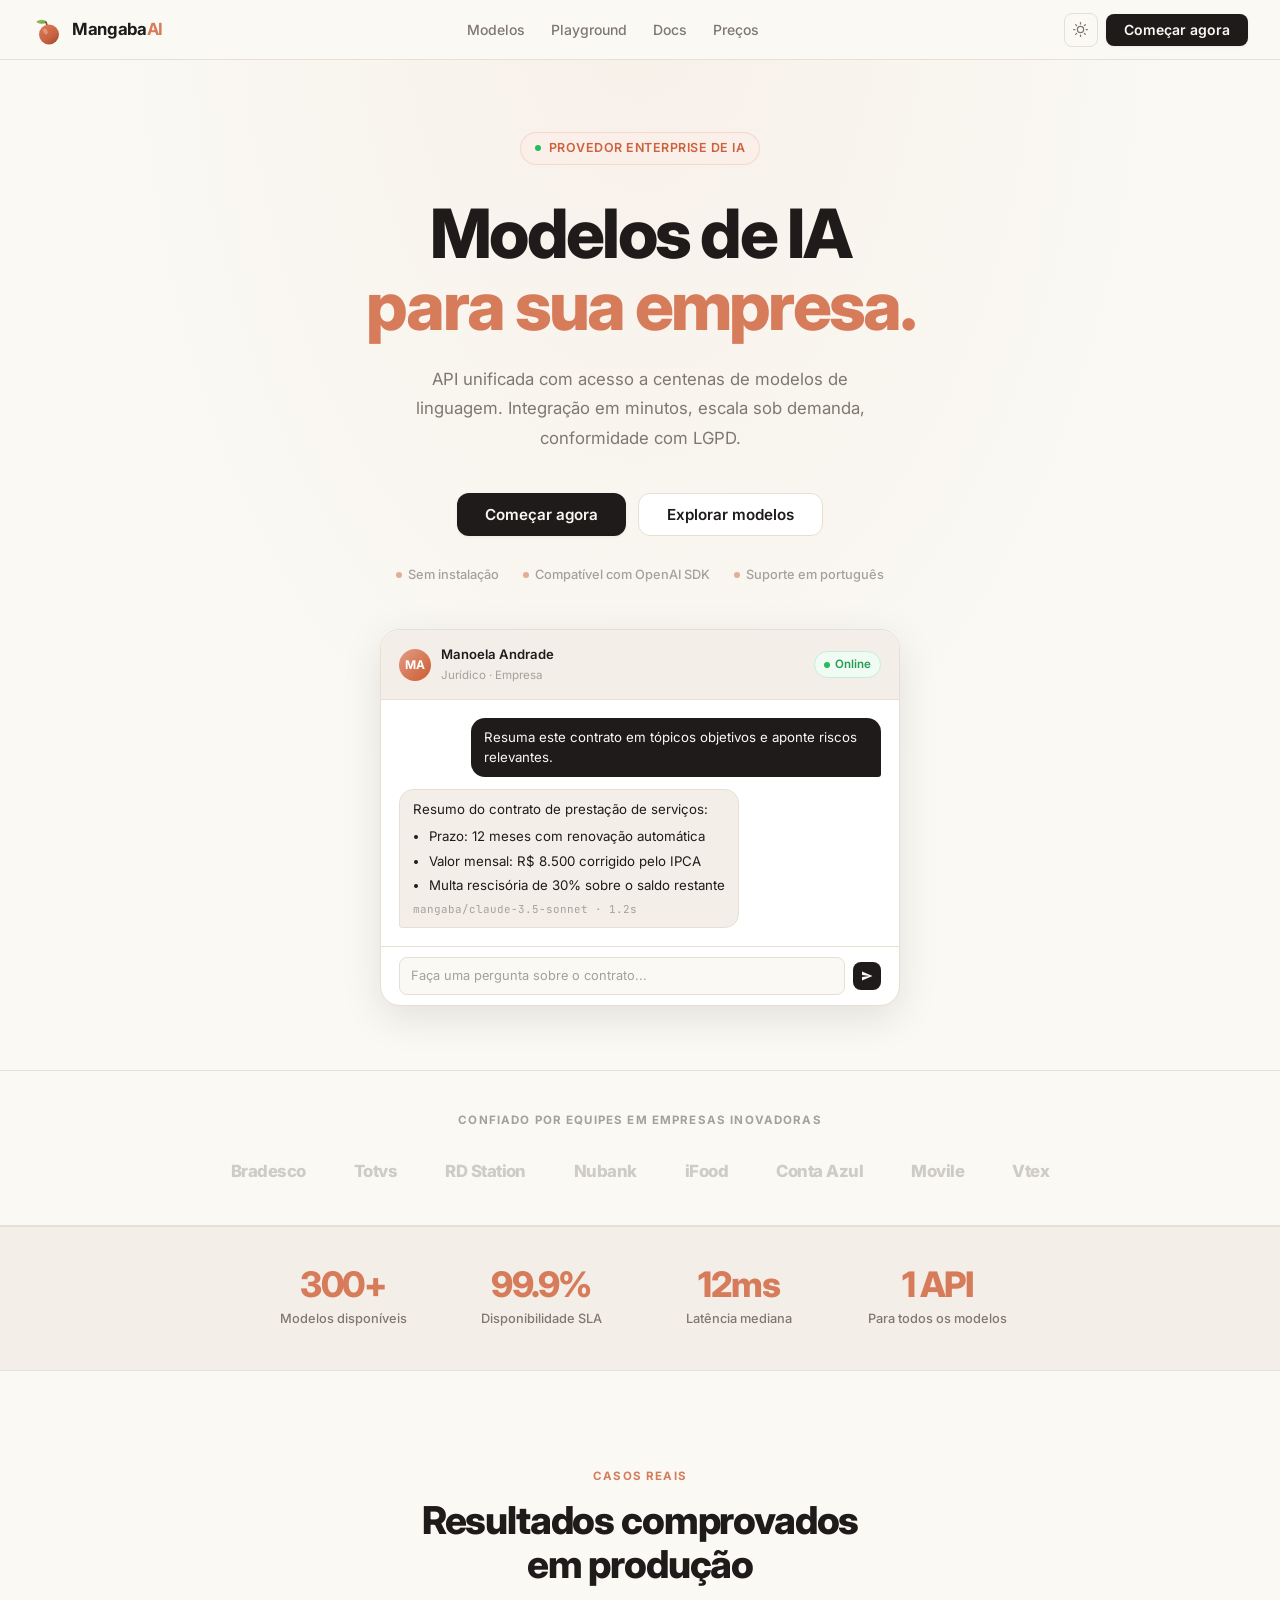
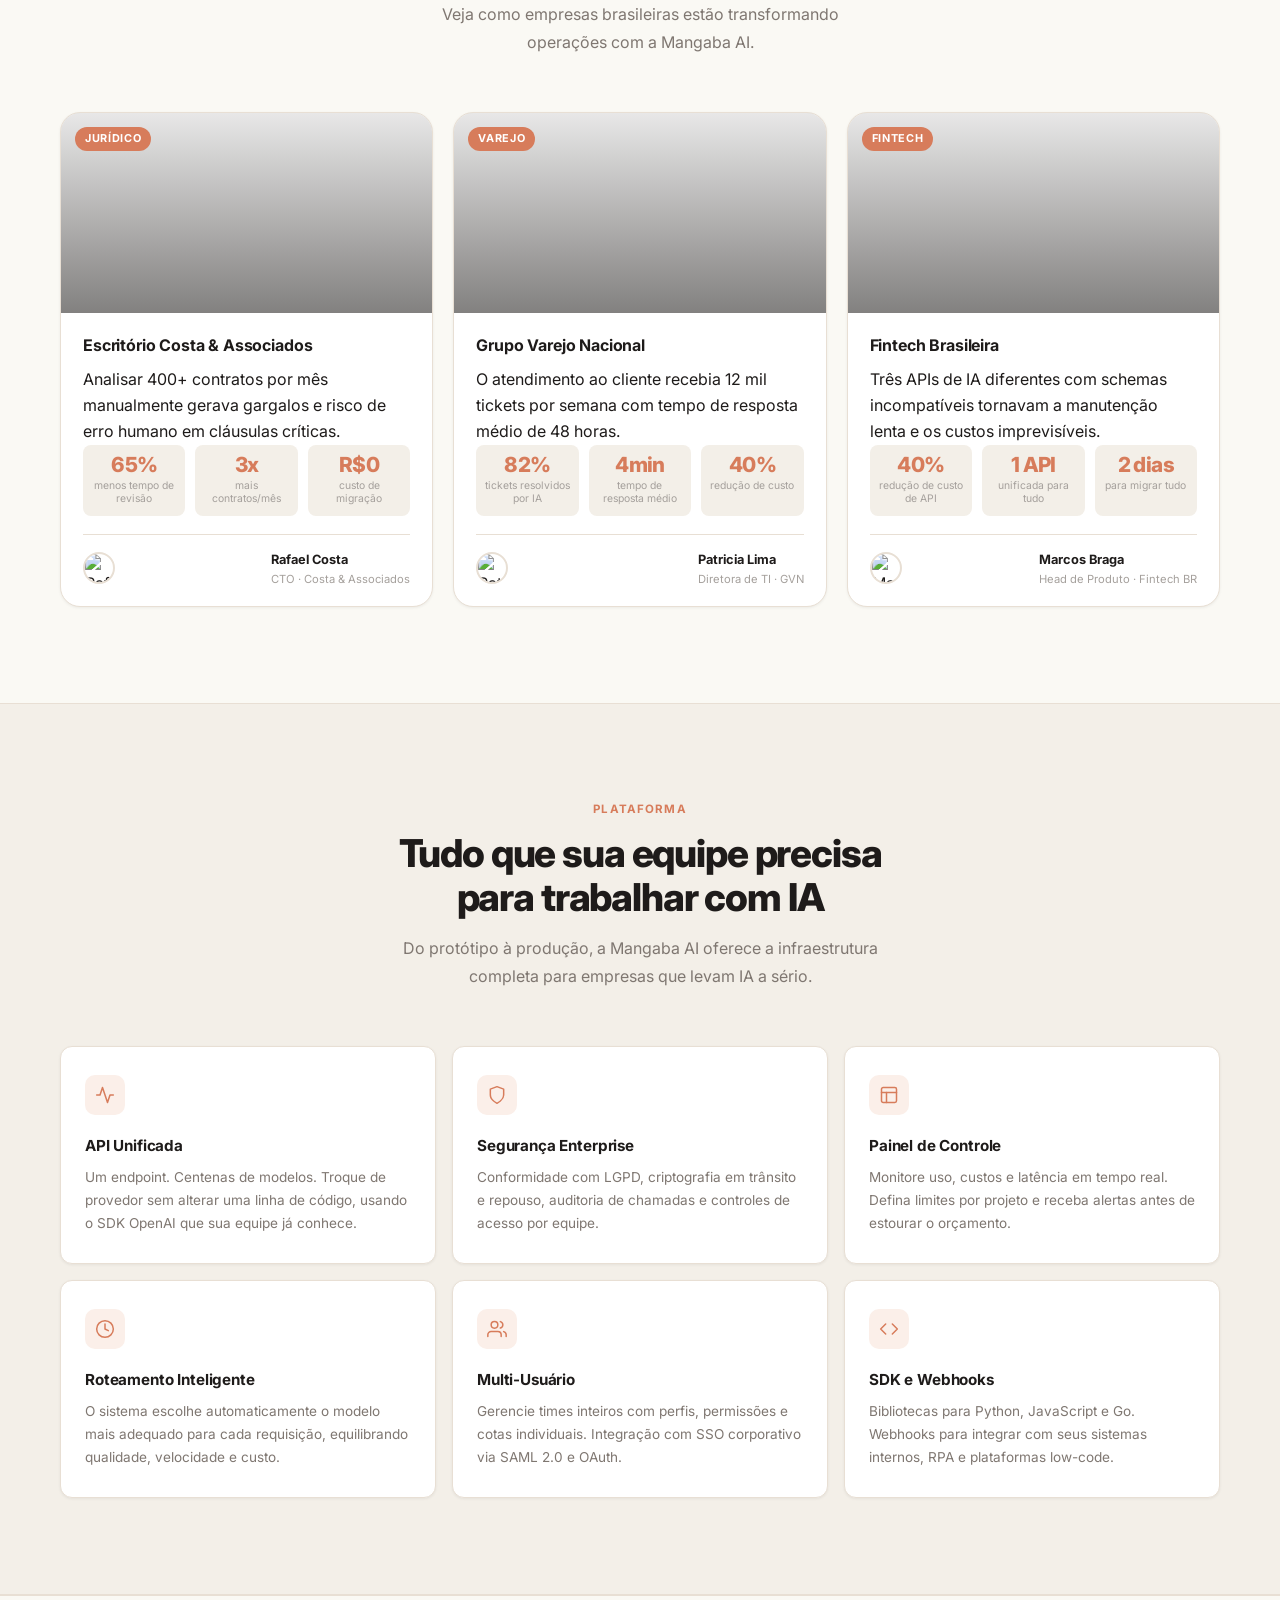
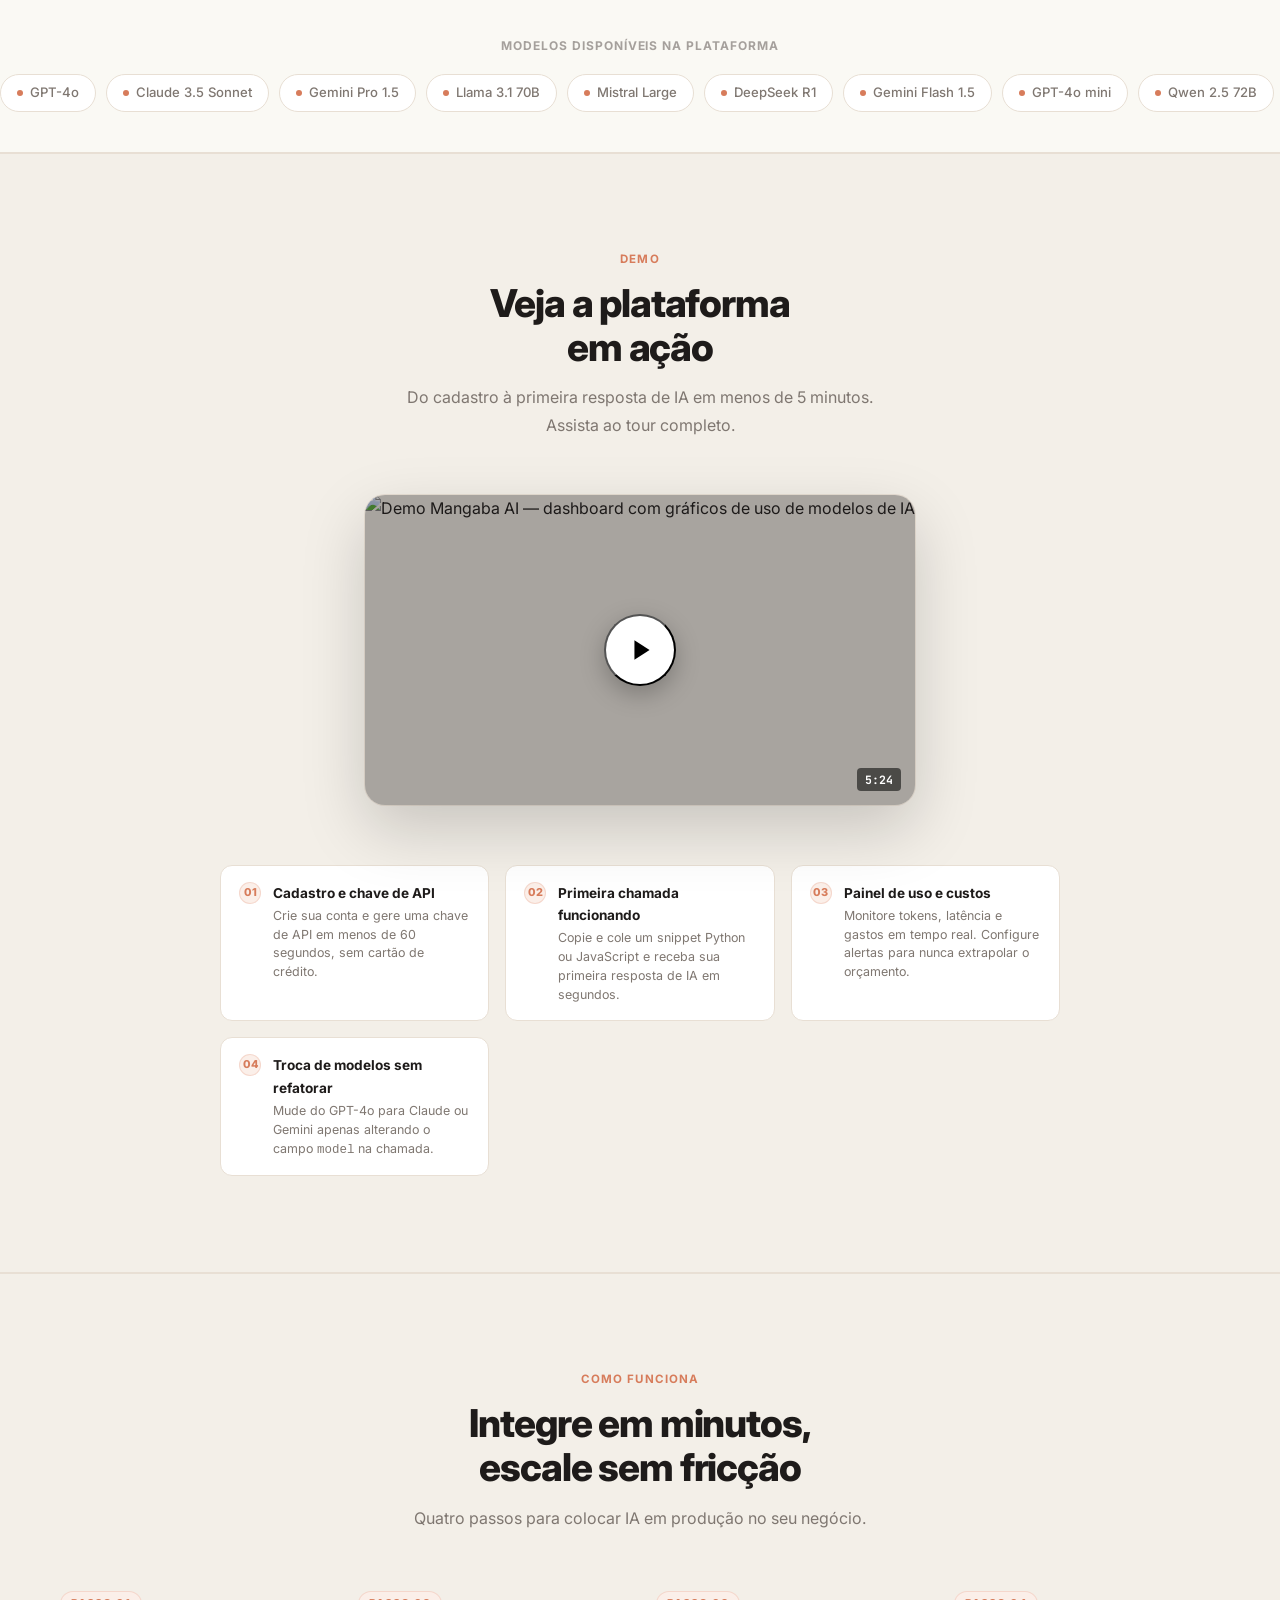
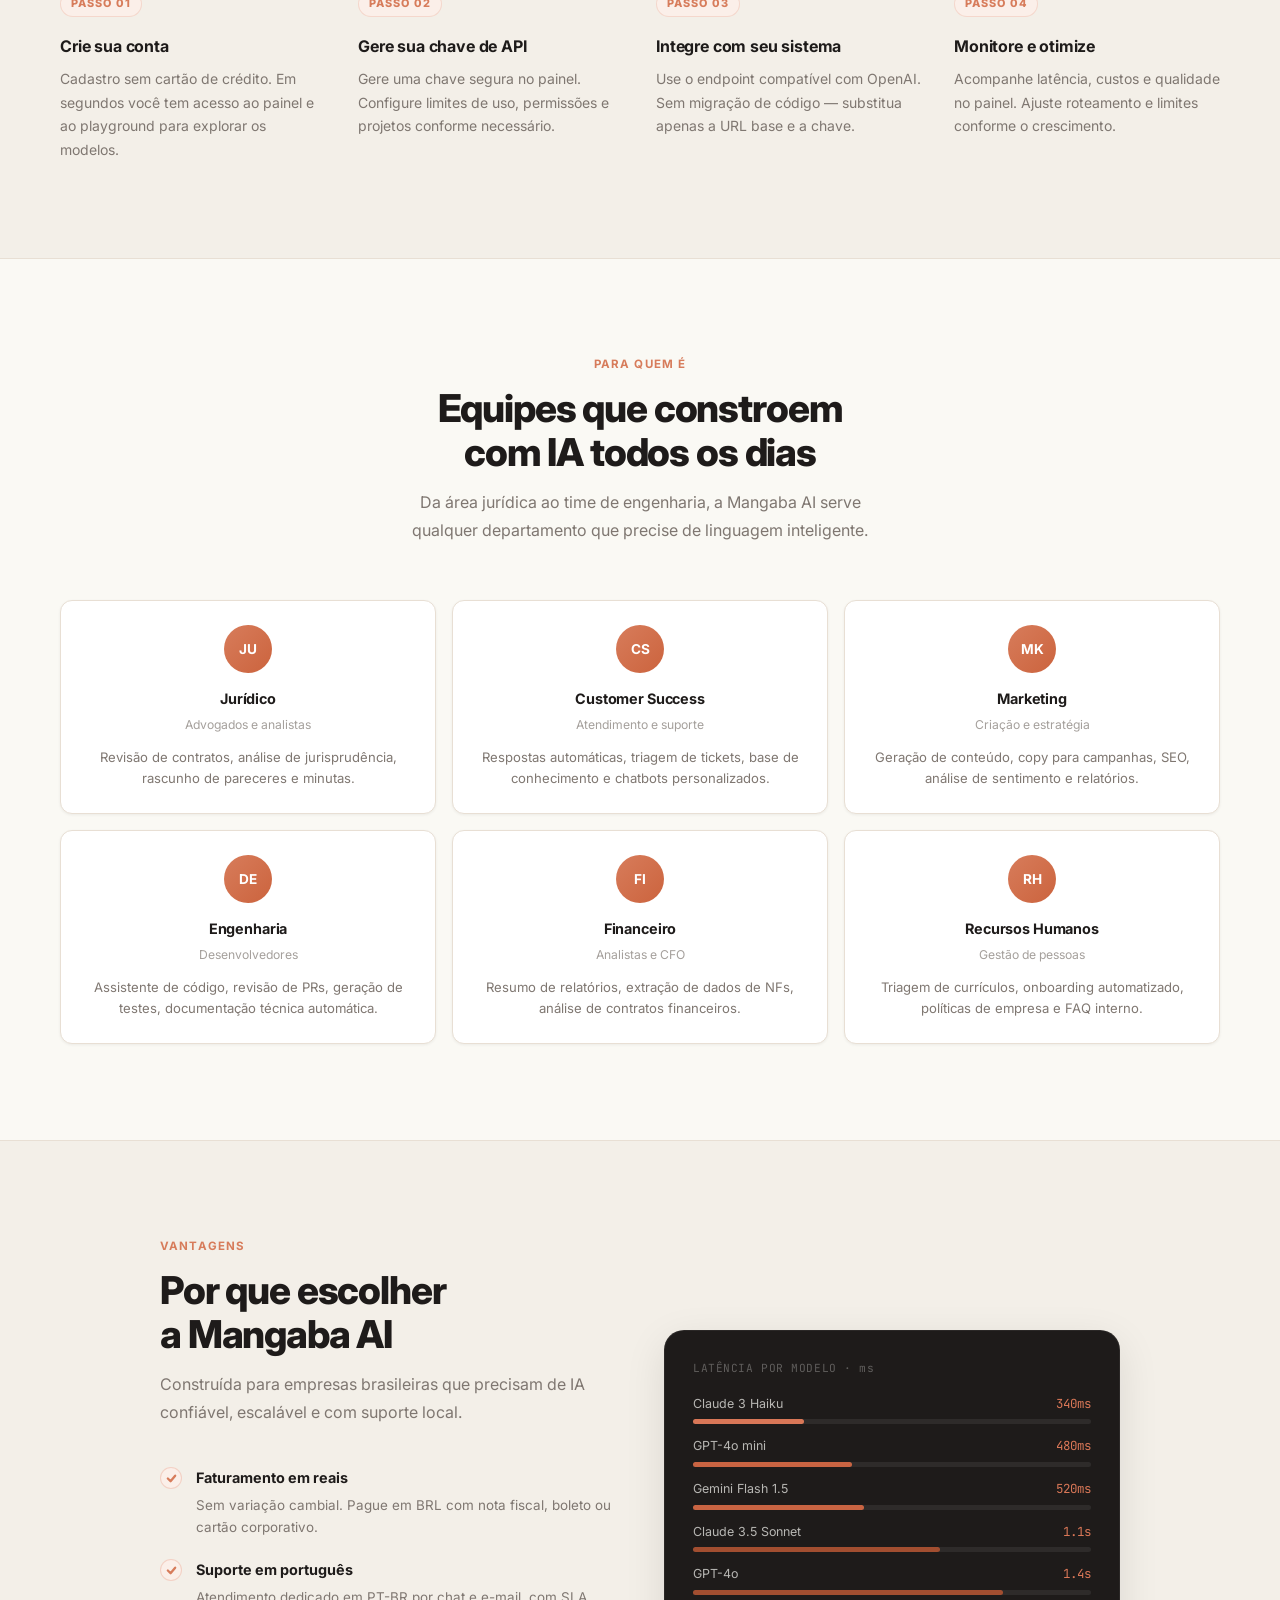
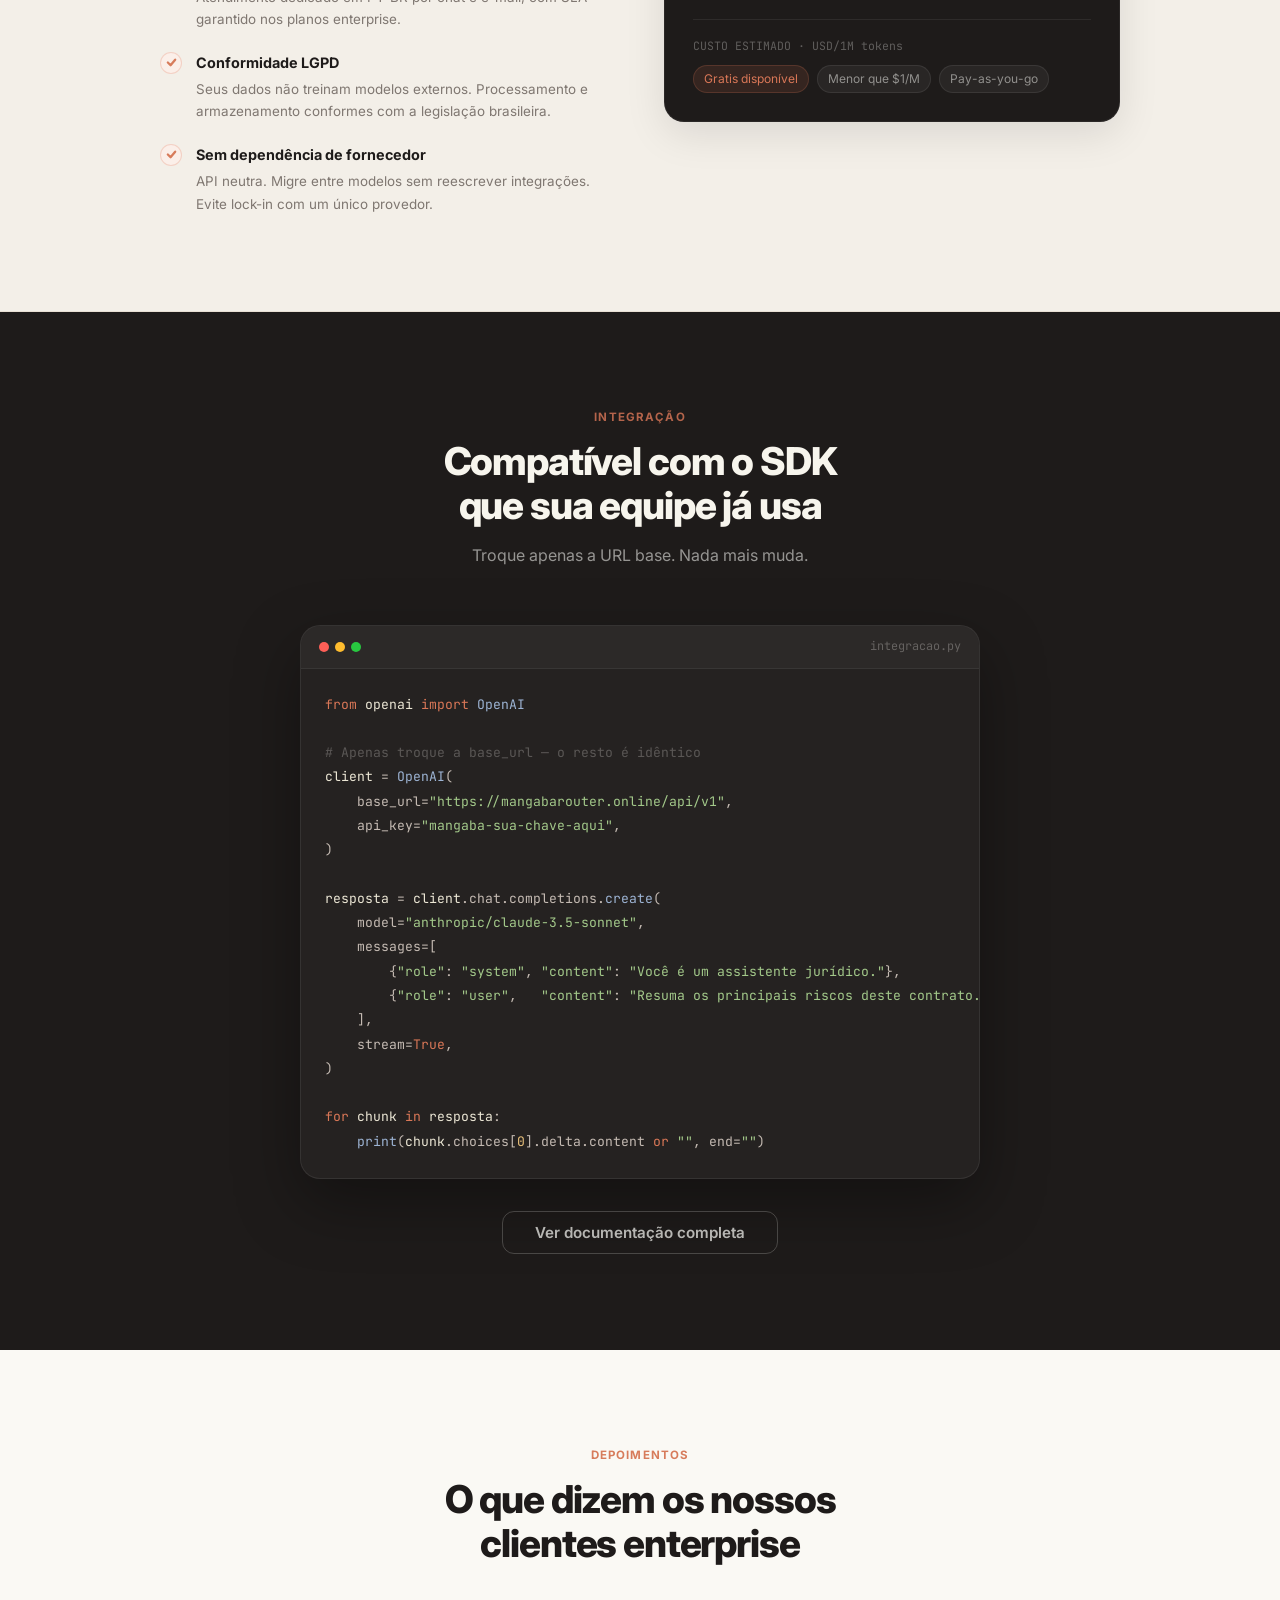
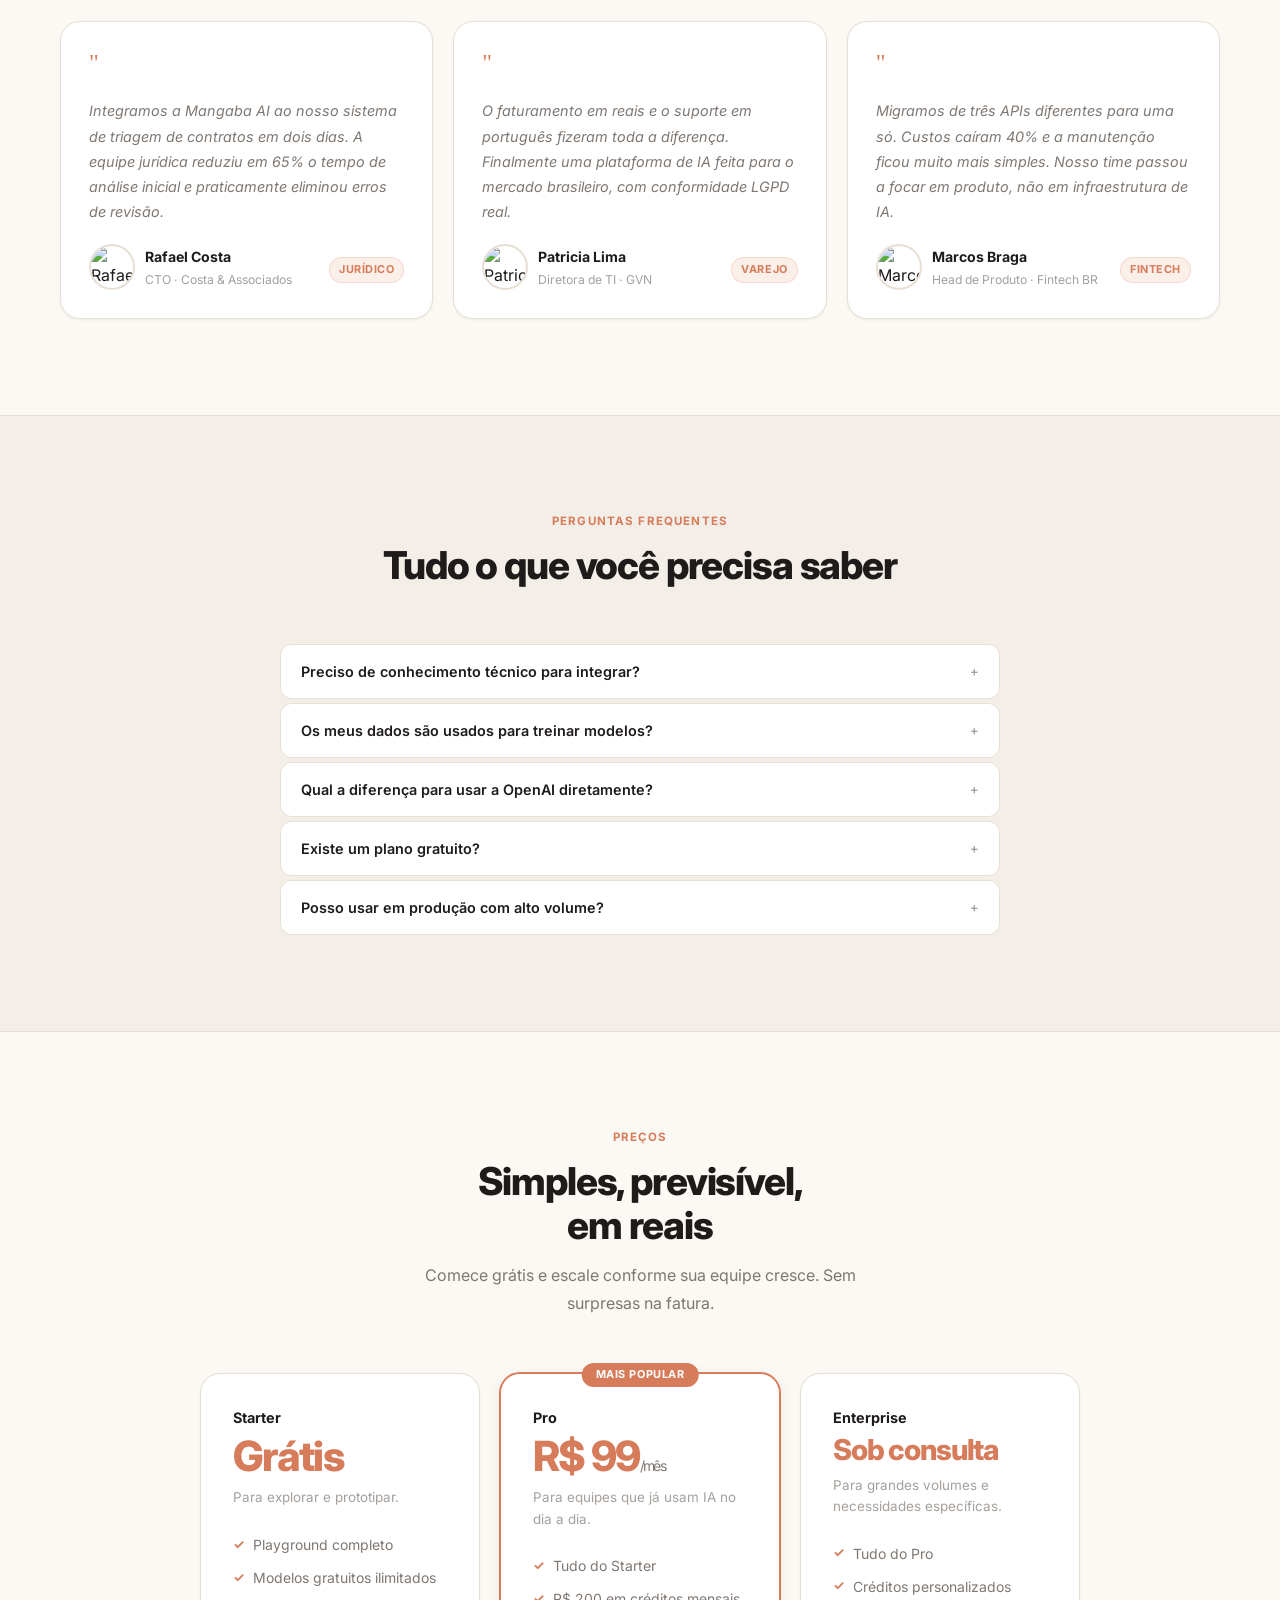
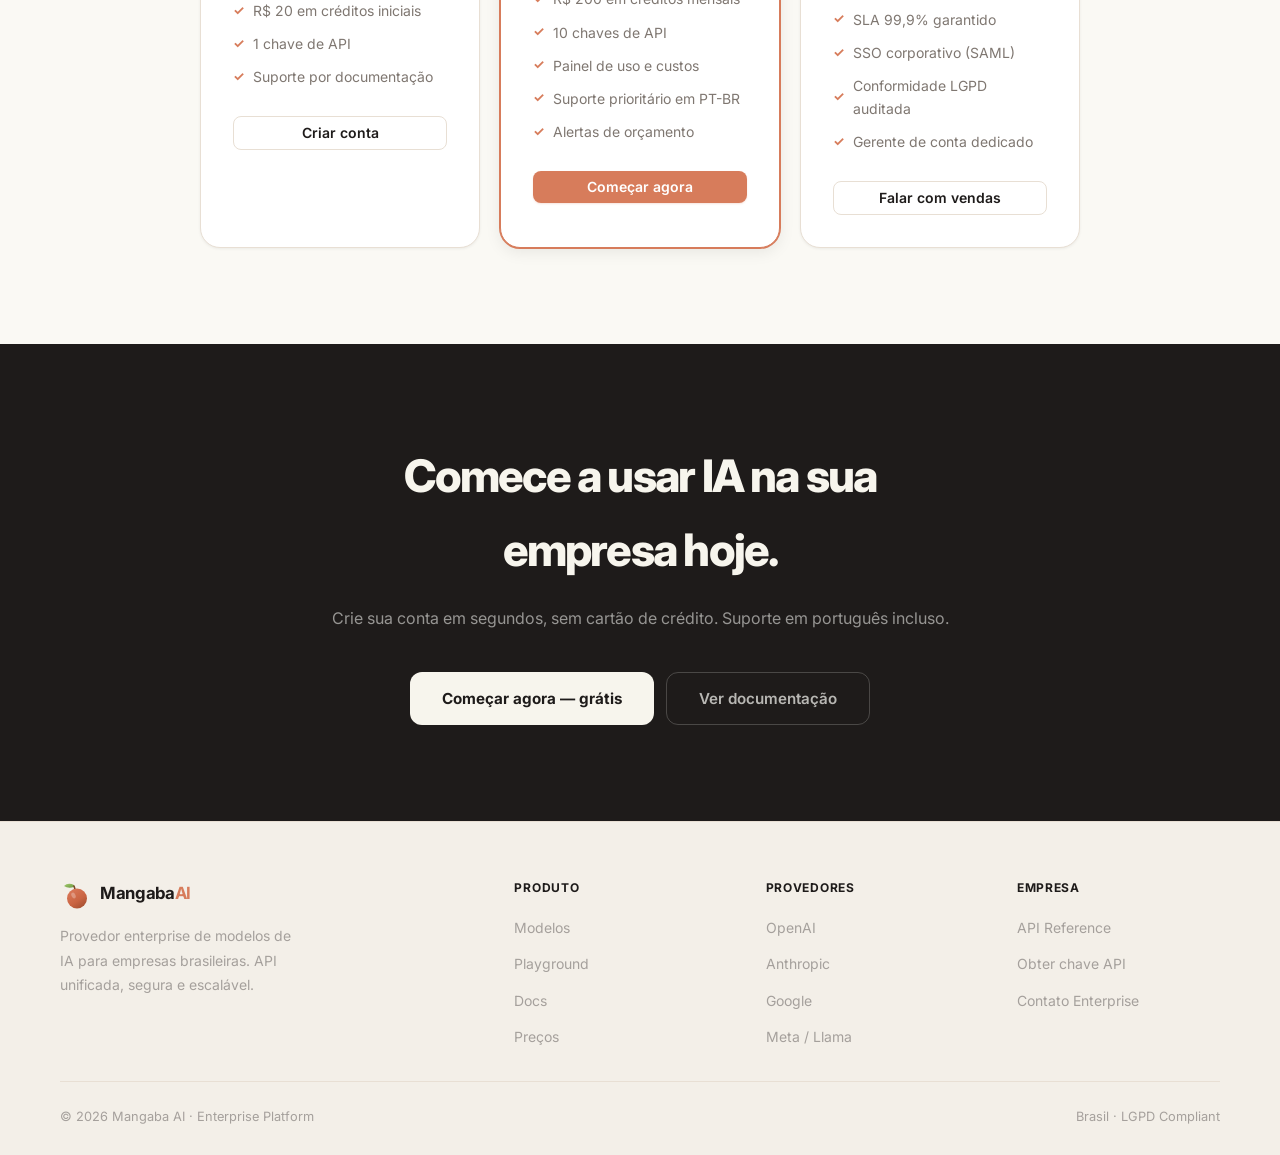
==== commit 671bdfa9: "feat: landing page comercial com casos reais, video demo e depoimentos ricos - Adiciona barra de log" ====
--- a/index.html
+++ b/index.html
@@ -100,7 +100,24 @@
   </div>
 </section>
 
-<!-- ── 2. STATS ── -->
+<!-- ── 2. LOGOS BAR ── -->
+<div class="logos-section">
+  <div class="container">
+    <p class="logos-label">Confiado por equipes em empresas inovadoras</p>
+    <div class="logos-row">
+      <div class="logo-item">Bradesco</div>
+      <div class="logo-item">Totvs</div>
+      <div class="logo-item">RD Station</div>
+      <div class="logo-item">Nubank</div>
+      <div class="logo-item">iFood</div>
+      <div class="logo-item">Conta Azul</div>
+      <div class="logo-item">Movile</div>
+      <div class="logo-item">Vtex</div>
+    </div>
+  </div>
+</div>
+
+<!-- ── 3. STATS ── -->
 <div class="stats-bar">
   <div class="stats-grid">
     <div>
@@ -122,8 +139,118 @@
   </div>
 </div>
 
-<!-- ── 3. FEATURES ── -->
+<!-- ── 4. CASE STUDIES ── -->
 <section class="section">
+  <div class="container">
+    <div class="section-header">
+      <span class="section-label">Casos reais</span>
+      <h2>Resultados comprovados<br>em produção</h2>
+      <p>Veja como empresas brasileiras estão transformando operações com a Mangaba AI.</p>
+    </div>
+    <div class="case-studies-grid">
+
+      <!-- Case 1: Jurídico -->
+      <div class="case-card">
+        <div class="case-cover" style="background-image:url('https://images.unsplash.com/photo-1589829545856-d10d557cf95f?w=800&h=400&fit=crop&q=80')">
+          <span class="case-industry-badge">Jurídico</span>
+        </div>
+        <div class="case-body">
+          <h3 class="case-title">Escritório Costa &amp; Associados</h3>
+          <p class="case-challenge">Analisar 400+ contratos por mês manualmente gerava gargalos e risco de erro humano em cláusulas críticas.</p>
+          <div class="case-metrics">
+            <div class="case-metric">
+              <div class="case-metric-val">65%</div>
+              <div class="case-metric-label">menos tempo de revisão</div>
+            </div>
+            <div class="case-metric">
+              <div class="case-metric-val">3x</div>
+              <div class="case-metric-label">mais contratos/mês</div>
+            </div>
+            <div class="case-metric">
+              <div class="case-metric-val">R$0</div>
+              <div class="case-metric-label">custo de migração</div>
+            </div>
+          </div>
+          <div class="case-footer">
+            <img class="case-avatar" src="https://ui-avatars.com/api/?name=Rafael+Costa&size=64&background=D97757&color=fff&bold=true" alt="Rafael Costa">
+            <div>
+              <div class="case-person-name">Rafael Costa</div>
+              <div class="case-person-role">CTO · Costa &amp; Associados</div>
+            </div>
+          </div>
+        </div>
+      </div>
+
+      <!-- Case 2: Varejo -->
+      <div class="case-card">
+        <div class="case-cover" style="background-image:url('https://images.unsplash.com/photo-1556742049-0cfed4f6a45d?w=800&h=400&fit=crop&q=80')">
+          <span class="case-industry-badge">Varejo</span>
+        </div>
+        <div class="case-body">
+          <h3 class="case-title">Grupo Varejo Nacional</h3>
+          <p class="case-challenge">O atendimento ao cliente recebia 12 mil tickets por semana com tempo de resposta médio de 48 horas.</p>
+          <div class="case-metrics">
+            <div class="case-metric">
+              <div class="case-metric-val">82%</div>
+              <div class="case-metric-label">tickets resolvidos por IA</div>
+            </div>
+            <div class="case-metric">
+              <div class="case-metric-val">4min</div>
+              <div class="case-metric-label">tempo de resposta médio</div>
+            </div>
+            <div class="case-metric">
+              <div class="case-metric-val">40%</div>
+              <div class="case-metric-label">redução de custo</div>
+            </div>
+          </div>
+          <div class="case-footer">
+            <img class="case-avatar" src="https://ui-avatars.com/api/?name=Patricia+Lima&size=64&background=C96442&color=fff&bold=true" alt="Patricia Lima">
+            <div>
+              <div class="case-person-name">Patricia Lima</div>
+              <div class="case-person-role">Diretora de TI · GVN</div>
+            </div>
+          </div>
+        </div>
+      </div>
+
+      <!-- Case 3: Fintech -->
+      <div class="case-card">
+        <div class="case-cover" style="background-image:url('https://images.unsplash.com/photo-1611974789855-9c2a0a7236a3?w=800&h=400&fit=crop&q=80')">
+          <span class="case-industry-badge">Fintech</span>
+        </div>
+        <div class="case-body">
+          <h3 class="case-title">Fintech Brasileira</h3>
+          <p class="case-challenge">Três APIs de IA diferentes com schemas incompatíveis tornavam a manutenção lenta e os custos imprevisíveis.</p>
+          <div class="case-metrics">
+            <div class="case-metric">
+              <div class="case-metric-val">40%</div>
+              <div class="case-metric-label">redução de custo de API</div>
+            </div>
+            <div class="case-metric">
+              <div class="case-metric-val">1 API</div>
+              <div class="case-metric-label">unificada para tudo</div>
+            </div>
+            <div class="case-metric">
+              <div class="case-metric-val">2 dias</div>
+              <div class="case-metric-label">para migrar tudo</div>
+            </div>
+          </div>
+          <div class="case-footer">
+            <img class="case-avatar" src="https://ui-avatars.com/api/?name=Marcos+Braga&size=64&background=A24E30&color=fff&bold=true" alt="Marcos Braga">
+            <div>
+              <div class="case-person-name">Marcos Braga</div>
+              <div class="case-person-role">Head de Produto · Fintech BR</div>
+            </div>
+          </div>
+        </div>
+      </div>
+
+    </div>
+  </div>
+</section>
+
+<!-- ── 5. FEATURES ── -->
+<section class="section section-alt">
   <div class="container">
     <div class="section-header">
       <span class="section-label">Plataforma</span>
@@ -177,12 +304,11 @@
   </div>
 </section>
 
-<!-- ── 4. MODELS MARQUEE ── -->
+<!-- ── 6. MODELS MARQUEE ── -->
 <div class="models-marquee-section">
   <div class="marquee-label">Modelos disponíveis na plataforma</div>
   <div id="marqueeWrap" style="overflow:hidden">
     <div class="marquee-track" id="marqueeTrack">
-      <!-- populated by JS -->
       <div class="marquee-chip"><span class="marquee-chip-dot"></span>GPT-4o</div>
       <div class="marquee-chip"><span class="marquee-chip-dot"></span>Claude 3.5 Sonnet</div>
       <div class="marquee-chip"><span class="marquee-chip-dot"></span>Gemini Pro 1.5</div>
@@ -216,7 +342,63 @@
   </div>
 </div>
 
-<!-- ── 5. HOW IT WORKS ── -->
+<!-- ── 7. VIDEO DEMO ── -->
+<section class="section video-section">
+  <div class="container">
+    <div class="section-header">
+      <span class="section-label">Demo</span>
+      <h2>Veja a plataforma<br>em ação</h2>
+      <p>Do cadastro à primeira resposta de IA em menos de 5 minutos. Assista ao tour completo.</p>
+    </div>
+    <div class="video-layout">
+      <div class="video-player-wrap" onclick="openVideo()" title="Assistir demo">
+        <img
+          class="video-thumb"
+          src="https://images.unsplash.com/photo-1551288049-bebda4e38f71?w=1200&h=675&fit=crop&q=80"
+          alt="Demo Mangaba AI — dashboard com gráficos de uso de modelos de IA"
+        >
+        <div class="video-overlay">
+          <button class="play-btn" aria-label="Assistir demo">
+            <svg width="26" height="26" viewBox="0 0 24 24" fill="currentColor"><polygon points="5 3 19 12 5 21 5 3"/></svg>
+          </button>
+        </div>
+        <div class="video-duration">5:24</div>
+      </div>
+      <div class="video-highlights">
+        <div class="video-highlight">
+          <div class="video-highlight-num">01</div>
+          <div>
+            <div class="video-highlight-title">Cadastro e chave de API</div>
+            <div class="video-highlight-desc">Crie sua conta e gere uma chave de API em menos de 60 segundos, sem cartão de crédito.</div>
+          </div>
+        </div>
+        <div class="video-highlight">
+          <div class="video-highlight-num">02</div>
+          <div>
+            <div class="video-highlight-title">Primeira chamada funcionando</div>
+            <div class="video-highlight-desc">Copie e cole um snippet Python ou JavaScript e receba sua primeira resposta de IA em segundos.</div>
+          </div>
+        </div>
+        <div class="video-highlight">
+          <div class="video-highlight-num">03</div>
+          <div>
+            <div class="video-highlight-title">Painel de uso e custos</div>
+            <div class="video-highlight-desc">Monitore tokens, latência e gastos em tempo real. Configure alertas para nunca extrapolar o orçamento.</div>
+          </div>
+        </div>
+        <div class="video-highlight">
+          <div class="video-highlight-num">04</div>
+          <div>
+            <div class="video-highlight-title">Troca de modelos sem refatorar</div>
+            <div class="video-highlight-desc">Mude do GPT-4o para Claude ou Gemini apenas alterando o campo <code>model</code> na chamada.</div>
+          </div>
+        </div>
+      </div>
+    </div>
+  </div>
+</section>
+
+<!-- ── 8. HOW IT WORKS ── -->
 <section class="section section-alt">
   <div class="container">
     <div class="section-header">
@@ -249,7 +431,7 @@
   </div>
 </section>
 
-<!-- ── 6. PERSONAS ── -->
+<!-- ── 9. PERSONAS ── -->
 <section class="section">
   <div class="container">
     <div class="section-header">
@@ -298,7 +480,7 @@
   </div>
 </section>
 
-<!-- ── 7. BENEFITS ── -->
+<!-- ── 10. BENEFITS ── -->
 <section class="section section-alt">
   <div class="container">
     <div class="benefits-grid">
@@ -376,7 +558,7 @@
   </div>
 </section>
 
-<!-- ── 8. TECH / CODE ── -->
+<!-- ── 11. TECH / CODE ── -->
 <section class="section section-dark">
   <div class="container">
     <div class="section-header">
@@ -415,49 +597,59 @@
   </div>
 </section>
 
-<!-- ── 9. TESTIMONIALS ── -->
+<!-- ── 12. TESTIMONIALS ── -->
 <section class="section">
   <div class="container">
     <div class="section-header">
       <span class="section-label">Depoimentos</span>
-      <h2>Empresas que confiam<br>na Mangaba AI</h2>
-    </div>
-    <div class="testimonials-grid">
-      <div class="testimonial-card">
-        <div class="testimonial-text">"Integramos a Mangaba AI ao nosso sistema de triagem de contratos em dois dias. A equipe jurídica reduziu em 60% o tempo de análise inicial."</div>
-        <div class="testimonial-author">
-          <div class="testimonial-avatar">RC</div>
+      <h2>O que dizem os nossos<br>clientes enterprise</h2>
+    </div>
+    <div class="testimonials-grid-rich">
+
+      <div class="testimonial-card-rich">
+        <div class="testimonial-quote">"</div>
+        <p class="testimonial-text-rich">Integramos a Mangaba AI ao nosso sistema de triagem de contratos em dois dias. A equipe jurídica reduziu em 65% o tempo de análise inicial e praticamente eliminou erros de revisão.</p>
+        <div class="testimonial-author-rich">
+          <img class="testimonial-photo" src="https://images.unsplash.com/photo-1560250097-0b93528c311a?w=100&h=100&fit=crop&q=80" alt="Rafael Costa">
           <div>
             <div class="testimonial-name">Rafael Costa</div>
-            <div class="testimonial-role">CTO · Escritório Jurídico Costa &amp; Associados</div>
-          </div>
-        </div>
-      </div>
-      <div class="testimonial-card">
-        <div class="testimonial-text">"O faturamento em reais e o suporte em português fizeram toda a diferença. Finalmente uma plataforma de IA feita para o mercado brasileiro."</div>
-        <div class="testimonial-author">
-          <div class="testimonial-avatar">PL</div>
+            <div class="testimonial-role">CTO · Costa &amp; Associados</div>
+          </div>
+          <span class="testimonial-company-tag">Jurídico</span>
+        </div>
+      </div>
+
+      <div class="testimonial-card-rich">
+        <div class="testimonial-quote">"</div>
+        <p class="testimonial-text-rich">O faturamento em reais e o suporte em português fizeram toda a diferença. Finalmente uma plataforma de IA feita para o mercado brasileiro, com conformidade LGPD real.</p>
+        <div class="testimonial-author-rich">
+          <img class="testimonial-photo" src="https://images.unsplash.com/photo-1580489944761-15a19d654956?w=100&h=100&fit=crop&q=80" alt="Patricia Lima">
           <div>
             <div class="testimonial-name">Patricia Lima</div>
-            <div class="testimonial-role">Diretora de TI · Grupo Varejo Nacional</div>
-          </div>
-        </div>
-      </div>
-      <div class="testimonial-card">
-        <div class="testimonial-text">"Migramos de três APIs diferentes para uma só. Custos caíram 40% e a manutenção ficou muito mais simples para o time de engenharia."</div>
-        <div class="testimonial-author">
-          <div class="testimonial-avatar">MB</div>
+            <div class="testimonial-role">Diretora de TI · GVN</div>
+          </div>
+          <span class="testimonial-company-tag">Varejo</span>
+        </div>
+      </div>
+
+      <div class="testimonial-card-rich">
+        <div class="testimonial-quote">"</div>
+        <p class="testimonial-text-rich">Migramos de três APIs diferentes para uma só. Custos caíram 40% e a manutenção ficou muito mais simples. Nosso time passou a focar em produto, não em infraestrutura de IA.</p>
+        <div class="testimonial-author-rich">
+          <img class="testimonial-photo" src="https://images.unsplash.com/photo-1507003211169-0a1dd7228f2d?w=100&h=100&fit=crop&q=80" alt="Marcos Braga">
           <div>
             <div class="testimonial-name">Marcos Braga</div>
-            <div class="testimonial-role">Head de Produto · Fintech Brasileira</div>
-          </div>
-        </div>
-      </div>
-    </div>
-  </div>
-</section>
-
-<!-- ── 10. FAQ ── -->
+            <div class="testimonial-role">Head de Produto · Fintech BR</div>
+          </div>
+          <span class="testimonial-company-tag">Fintech</span>
+        </div>
+      </div>
+
+    </div>
+  </div>
+</section>
+
+<!-- ── 13. FAQ ── -->
 <section class="section section-alt">
   <div class="container">
     <div class="section-header">
@@ -504,7 +696,7 @@
   </div>
 </section>
 
-<!-- ── 11. PRICING ── -->
+<!-- ── 14. PRICING ── -->
 <section class="section" id="pricing">
   <div class="container">
     <div class="section-header">
@@ -559,7 +751,7 @@
   </div>
 </section>
 
-<!-- ── 12. CTA ── -->
+<!-- ── 15. CTA ── -->
 <section class="cta-section">
   <div class="container" style="max-width:640px">
     <h2>Comece a usar IA na sua empresa hoje.</h2>
@@ -592,6 +784,16 @@
     <span>Brasil · LGPD Compliant</span>
   </div>
 </footer>
+
+<!-- Video modal -->
+<div id="videoModal" style="display:none;position:fixed;inset:0;background:rgba(0,0,0,0.85);z-index:9999;align-items:center;justify-content:center" onclick="closeVideo(event)">
+  <div style="width:min(860px,92vw);position:relative">
+    <button onclick="closeVideo()" style="position:absolute;top:-40px;right:0;background:none;border:none;color:#fff;font-size:1.5rem;cursor:pointer;line-height:1" aria-label="Fechar">&#x2715;</button>
+    <div style="position:relative;padding-bottom:56.25%;height:0;overflow:hidden;border-radius:12px">
+      <iframe id="videoFrame" width="100%" height="100%" style="position:absolute;top:0;left:0;width:100%;height:100%;border:0" src="" allow="autoplay;encrypted-media" allowfullscreen title="Demo Mangaba AI"></iframe>
+    </div>
+  </div>
+</div>
 
 <div id="toast-container"></div>
 <script src="script.js"></script>
@@ -622,6 +824,20 @@
   document.querySelectorAll('.faq-item').forEach(function(i) { i.classList.remove('open'); });
   if (!isOpen) item.classList.add('open');
 }
+
+// Video modal
+function openVideo() {
+  var modal = document.getElementById('videoModal');
+  document.getElementById('videoFrame').src = 'https://www.youtube.com/embed/dQw4w9WgXcQ?autoplay=1&rel=0';
+  modal.style.display = 'flex';
+  document.body.style.overflow = 'hidden';
+}
+function closeVideo(e) {
+  if (e && e.target !== document.getElementById('videoModal') && !e.currentTarget.closest('button')) return;
+  document.getElementById('videoModal').style.display = 'none';
+  document.getElementById('videoFrame').src = '';
+  document.body.style.overflow = '';
+}
 </script>
 </body>
 </html>
--- a/style.css
+++ b/style.css
@@ -39,14 +39,51 @@
 /* Dark mode overrides */
 html.dark {
   --background:         hsl(20,7%,11%);
-  --background-subtle:  hsl(20,8%,15%);
+  --background-subtle:  hsl(20,8%,17%);
   --background-card:    hsl(20,7%,14%);
   --foreground:         hsl(48,38%,95%);
   --foreground-muted:   hsl(30,8%,62%);
   --foreground-faint:   hsl(30,6%,45%);
   --border:             hsl(20,6%,22%);
   --border-subtle:      hsl(20,5%,18%);
-  --primary-subtle:     hsla(16,61%,60%,0.12);
+  --primary-subtle:     hsla(16,61%,60%,0.15);
+}
+html.dark .navbar {
+  background: rgba(28,25,23,0.92);
+}
+html.dark .mobile-menu {
+  background: hsl(20,7%,11%);
+  border-color: hsl(20,6%,22%);
+}
+html.dark .stats-bar {
+  background: hsl(20,8%,17%);
+  border-color: hsl(20,6%,22%);
+}
+html.dark .footer {
+  background: hsl(20,8%,17%);
+  border-color: hsl(20,6%,22%);
+}
+html.dark .footer-bottom {
+  border-color: hsl(20,6%,22%);
+}
+html.dark .search-input,
+html.dark .filter-tab {
+  background: hsl(20,7%,14%);
+  border-color: hsl(20,6%,22%);
+  color: hsl(48,38%,95%);
+}
+html.dark .models-table-wrap {
+  border-color: hsl(20,6%,22%);
+}
+html.dark .models-table thead tr {
+  background: hsl(20,8%,17%);
+}
+html.dark .models-table tbody tr:hover {
+  background: hsl(20,8%,17%);
+}
+html.dark .ctx-badge {
+  background: hsl(20,8%,17%);
+  border-color: hsl(20,6%,22%);
 }
 
 /* ── BASE ── */
@@ -58,9 +95,13 @@
   color: var(--foreground);
   line-height: 1.65;
   min-height: 100vh;
+  overflow-x: hidden;
   -webkit-font-smoothing: antialiased;
   -moz-osx-font-smoothing: grayscale;
-  transition: background var(--transition), color var(--transition);
+}
+html.dark body {
+  background: hsl(20,7%,11%);
+  color: hsl(48,38%,95%);
 }
 a { color: var(--primary); text-decoration: none; transition: color var(--transition); }
 a:hover { color: var(--primary-hover); }
@@ -76,7 +117,7 @@
 /* ── NAVBAR ── */
 .navbar {
   position: sticky; top: 0; z-index: 1000;
-  background: color-mix(in srgb, var(--background) 94%, transparent);
+  background: rgba(250,249,244,0.94);
   backdrop-filter: blur(16px); -webkit-backdrop-filter: blur(16px);
   border-bottom: 1px solid var(--border);
   padding: 0 32px; height: 60px;
@@ -181,8 +222,8 @@
 
 /* ── HERO ── */
 .hero {
-  padding: 100px 24px 88px; text-align: center;
-  max-width: 840px; margin: 0 auto;
+  padding: 72px 24px 64px; text-align: center;
+  max-width: 860px; margin: 0 auto;
 }
 .hero-eyebrow {
   display: inline-flex; align-items: center; gap: 8px;
@@ -216,13 +257,17 @@
   flex-wrap: wrap; margin-top: 4px;
 }
 .hero-proof-item {
+  display: flex; align-items: center; gap: 6px;
   font-size: 0.8rem; color: var(--foreground-faint); font-weight: 500;
 }
-.hero-proof-item::before { content: '— '; }
+.hero-proof-item::before {
+  content: ''; display: inline-block; width: 6px; height: 6px;
+  border-radius: 50%; background: var(--primary); opacity: 0.6; flex-shrink: 0;
+}
 
 /* Chat preview card */
 .hero-chat-card {
-  max-width: 520px; margin: 56px auto 0;
+  max-width: 520px; margin: 44px auto 0;
   background: var(--background-card); border: 1px solid var(--border);
   border-radius: var(--radius-xl); box-shadow: var(--shadow-lg);
   overflow: hidden; text-align: left;
@@ -313,8 +358,49 @@
   border-top: 1px solid var(--border);
   border-bottom: 1px solid var(--border);
 }
+html.dark .section-alt {
+  background: hsl(20,8%,17%);
+}
+/* Explicit dark-mode card backgrounds (bypasses transition: all CSS var issue) */
+html.dark .feature-card,
+html.dark .persona-card,
+html.dark .testimonial-card,
+html.dark .price-card,
+html.dark .model-card,
+html.dark .faq-question,
+html.dark .faq-item {
+  background: hsl(20,7%,14%);
+  border-color: hsl(20,6%,22%);
+}
+html.dark .faq-item.open .faq-answer {
+  background: hsl(20,7%,14%);
+}
+html.dark .hero-chat-card {
+  border-color: hsl(20,6%,22%);
+}
+html.dark .chat-card-header {
+  background: hsl(20,8%,17%);
+  border-color: hsl(20,6%,22%);
+}
+html.dark .chat-bubble-ai {
+  background: hsl(20,8%,17%);
+  border-color: hsl(20,6%,22%);
+}
+html.dark .chat-card-footer {
+  border-color: hsl(20,6%,22%);
+}
+html.dark .chat-card-input {
+  background: hsl(20,7%,11%);
+  border-color: hsl(20,6%,22%);
+  color: hsl(30,8%,62%);
+}
 .section-dark {
-  background: var(--dark-bg); color: hsl(48,38%,95%);
+  background: hsl(20,7%,11%); color: hsl(48,38%,95%);
+}
+html.dark .section-dark {
+  background: hsl(20,9%,7%); /* darker than dark-mode page bg for contrast */
+  border-top: 1px solid var(--border);
+  border-bottom: 1px solid var(--border);
 }
 .container { max-width: 1160px; margin: 0 auto; }
 .section-header { text-align: center; margin-bottom: 56px; }
@@ -336,10 +422,11 @@
 .section-dark .section-header p { color: rgba(250,249,245,0.55); }
 
 /* ── FEATURES ── */
-.features-grid { display: grid; grid-template-columns: repeat(auto-fit, minmax(260px, 1fr)); gap: 16px; }
+.features-grid { display: grid; grid-template-columns: repeat(3, 1fr); gap: 16px; }
 .feature-card {
   background: var(--background-card); border: 1px solid var(--border);
-  border-radius: var(--radius-lg); padding: 28px 24px; transition: all var(--transition);
+  border-radius: var(--radius-lg); padding: 28px 24px;
+  transition: border-color var(--transition), box-shadow var(--transition), transform var(--transition);
   box-shadow: var(--shadow-sm);
 }
 .feature-card:hover {
@@ -386,10 +473,11 @@
 .step-card p { font-size: 0.875rem; color: var(--foreground-muted); line-height: 1.7; }
 
 /* ── PERSONAS ── */
-.personas-grid { display: grid; grid-template-columns: repeat(auto-fit, minmax(220px, 1fr)); gap: 16px; }
+.personas-grid { display: grid; grid-template-columns: repeat(3, 1fr); gap: 16px; }
 .persona-card {
   background: var(--background-card); border: 1px solid var(--border);
-  border-radius: var(--radius-lg); padding: 24px 20px; transition: all var(--transition);
+  border-radius: var(--radius-lg); padding: 24px 20px;
+  transition: border-color var(--transition), box-shadow var(--transition), transform var(--transition);
   box-shadow: var(--shadow-sm); text-align: center;
 }
 .persona-card:hover {
@@ -458,7 +546,7 @@
 .testimonial-card {
   background: var(--background-card); border: 1px solid var(--border);
   border-radius: var(--radius-lg); padding: 24px; box-shadow: var(--shadow-sm);
-  transition: all var(--transition);
+  transition: border-color var(--transition), transform var(--transition);
 }
 .testimonial-card:hover { border-color: var(--primary); transform: translateY(-2px); }
 .testimonial-text { font-size: 0.9rem; color: var(--foreground-muted); line-height: 1.75; margin-bottom: 18px; font-style: italic; }
@@ -479,9 +567,11 @@
   width: 100%; text-align: left; padding: 18px 20px;
   background: var(--background-card); border: none; cursor: pointer;
   display: flex; justify-content: space-between; align-items: center; gap: 12px;
-  font-size: 0.9rem; font-weight: 600; color: var(--foreground); transition: background var(--transition);
+  font-size: 0.9rem; font-weight: 600; color: var(--foreground);
+  transition: color var(--transition);
 }
 .faq-question:hover { background: var(--background-subtle); }
+html.dark .faq-question:hover { background: hsl(20,9%,20%); }
 .faq-icon { font-size: 0.8rem; color: var(--foreground-faint); transition: transform var(--transition); flex-shrink: 0; }
 .faq-item.open .faq-icon { transform: rotate(45deg); color: var(--primary); }
 .faq-answer {
@@ -498,7 +588,8 @@
 }
 .price-card {
   background: var(--background-card); border: 1px solid var(--border);
-  border-radius: var(--radius-xl); padding: 32px; transition: all var(--transition);
+  border-radius: var(--radius-xl); padding: 32px;
+  transition: border-color var(--transition), box-shadow var(--transition), transform var(--transition);
   box-shadow: var(--shadow-sm); position: relative;
 }
 .price-card.featured {
@@ -519,19 +610,23 @@
   font-size: 0.875rem; color: var(--foreground-muted);
   display: flex; align-items: center; gap: 8px;
 }
-.price-features li::before { content: ''; display: inline-block; width: 14px; height: 14px; border-radius: 50%; background: var(--primary-subtle); border: 1px solid rgba(217,119,87,0.25); background-image: url("data:image/svg+xml,%3Csvg xmlns='http://www.w3.org/2000/svg' width='10' height='10' viewBox='0 0 10 10'%3E%3Cpath d='M2 5l2.5 2.5L8 3' stroke='%23D97757' stroke-width='1.6' stroke-linecap='round' stroke-linejoin='round' fill='none'/%3E%3C/svg%3E"); background-repeat: no-repeat; background-position: center; flex-shrink: 0; }
+.price-features li::before { content: '✓'; color: var(--primary); font-weight: 700; font-size: 0.82rem; flex-shrink: 0; }
 
 /* ── CTA SECTION ── */
 .cta-section {
-  background: var(--foreground); padding: 96px 24px; text-align: center;
+  background: hsl(20,7%,11%); padding: 96px 24px; text-align: center;
+}
+html.dark .cta-section {
+  background: hsl(20,9%,7%);
+  border-top: 1px solid var(--border);
 }
 .cta-section h2 {
   font-size: clamp(1.9rem, 4vw, 2.8rem); font-weight: 800;
-  color: var(--background); margin-bottom: 16px; letter-spacing: -0.04em;
+  color: hsl(48,38%,95%); margin-bottom: 16px; letter-spacing: -0.04em;
 }
 .cta-section p { color: rgba(250,249,245,0.55); font-size: 1rem; margin-bottom: 40px; line-height: 1.75; }
 .btn-cta-light {
-  background: var(--background); color: var(--foreground);
+  background: hsl(48,38%,95%); color: hsl(20,7%,11%);
   font-weight: 700; padding: 13px 32px; border-radius: var(--radius-lg); font-size: 0.95rem;
   border: none; transition: all var(--transition); display: inline-flex;
   align-items: center; gap: 8px; cursor: pointer; text-decoration: none;
@@ -577,7 +672,8 @@
 .model-card {
   background: var(--background-card); border: 1px solid var(--border);
   border-radius: var(--radius-lg); padding: 20px; cursor: pointer;
-  transition: all var(--transition); display: flex; flex-direction: column; gap: 10px;
+  transition: border-color var(--transition), box-shadow var(--transition), transform var(--transition);
+  display: flex; flex-direction: column; gap: 10px;
   box-shadow: var(--shadow-sm);
 }
 .model-card:hover { border-color: var(--primary); transform: translateY(-2px); box-shadow: 0 4px 16px rgba(217,119,87,0.12); }
@@ -689,7 +785,7 @@
 .docs-nav-section { margin-bottom: 4px; }
 .docs-nav-title { font-size: 0.68rem; font-weight: 700; text-transform: uppercase; letter-spacing: 0.07em; color: var(--foreground-faint); padding: 8px 20px 4px; }
 .docs-nav-link { display: block; padding: 7px 20px; font-size: 0.84rem; color: var(--foreground-muted); transition: all var(--transition); border-left: 2px solid transparent; }
-.docs-nav-link:hover { color: var(--foreground); background: var(--border-subtle); }
+.docs-nav-link:hover { color: var(--foreground); background: var(--background-subtle); }
 .docs-nav-link.active { color: var(--primary); border-left-color: var(--primary); background: var(--primary-subtle); }
 .docs-content { padding: 40px 48px; max-width: 800px; }
 .docs-section { margin-bottom: 56px; }
@@ -742,6 +838,234 @@
 .footer-col ul li a:hover { color: var(--foreground); }
 .footer-bottom { max-width: 1160px; margin: 32px auto 0; padding-top: 24px; border-top: 1px solid var(--border); display: flex; justify-content: space-between; align-items: center; flex-wrap: wrap; gap: 12px; font-size: 0.8rem; color: var(--foreground-faint); }
 
+/* ── LOGOS BAR ── */
+.logos-section {
+  padding: 40px 24px; border-top: 1px solid var(--border);
+  border-bottom: 1px solid var(--border);
+}
+.logos-label {
+  text-align: center; font-size: 0.72rem; font-weight: 700; letter-spacing: 0.1em;
+  text-transform: uppercase; color: var(--foreground-faint); margin-bottom: 28px;
+}
+.logos-row {
+  display: flex; align-items: center; justify-content: center;
+  gap: 48px; flex-wrap: wrap; max-width: 960px; margin: 0 auto;
+}
+.logo-item {
+  font-size: 1.05rem; font-weight: 800; letter-spacing: -0.03em;
+  color: var(--foreground-faint); opacity: 0.5;
+  transition: opacity var(--transition);
+  user-select: none; white-space: nowrap;
+}
+.logo-item:hover { opacity: 0.85; }
+.logo-item span { color: var(--primary); }
+
+/* ── CASE STUDIES ── */
+.case-studies-grid {
+  display: grid; grid-template-columns: repeat(3, 1fr); gap: 20px;
+}
+.case-card {
+  background: var(--background-card); border: 1px solid var(--border);
+  border-radius: var(--radius-xl); overflow: hidden;
+  transition: border-color var(--transition), box-shadow var(--transition), transform var(--transition);
+  box-shadow: var(--shadow-sm);
+}
+.case-card:hover {
+  border-color: var(--primary); transform: translateY(-3px);
+  box-shadow: 0 8px 32px rgba(217,119,87,0.12);
+}
+.case-cover {
+  height: 200px; background-size: cover; background-position: center;
+  position: relative; overflow: hidden;
+}
+.case-cover::after {
+  content: ''; position: absolute; inset: 0;
+  background: linear-gradient(to bottom, rgba(28,25,23,0.1), rgba(28,25,23,0.55));
+}
+.case-industry {
+  position: absolute; top: 14px; left: 14px; z-index: 1;
+  font-size: 0.68rem; font-weight: 700; text-transform: uppercase; letter-spacing: 0.06em;
+  background: var(--primary); color: #fff; padding: 3px 10px; border-radius: 20px;
+}
+.case-body { padding: 22px 22px 18px; }
+.case-company { font-size: 0.75rem; color: var(--foreground-faint); font-weight: 600; text-transform: uppercase; letter-spacing: 0.06em; margin-bottom: 6px; }
+.case-title { font-size: 1rem; font-weight: 700; color: var(--foreground); margin-bottom: 10px; line-height: 1.3; letter-spacing: -0.01em; }
+.case-text { font-size: 0.84rem; color: var(--foreground-muted); line-height: 1.65; margin-bottom: 18px; }
+.case-metrics {
+  display: grid; grid-template-columns: repeat(3, 1fr);
+  gap: 10px; margin-bottom: 18px;
+}
+.case-metric {
+  background: var(--background-subtle); border-radius: var(--radius);
+  padding: 10px 8px; text-align: center;
+}
+.case-metric-val {
+  font-size: 1.3rem; font-weight: 800; color: var(--primary); display: block;
+  letter-spacing: -0.03em; line-height: 1;
+}
+.case-metric-label { font-size: 0.65rem; color: var(--foreground-faint); margin-top: 3px; line-height: 1.3; }
+.case-footer {
+  display: flex; align-items: center; justify-content: space-between;
+  padding-top: 14px; border-top: 1px solid var(--border);
+}
+.case-person { display: flex; align-items: center; gap: 9px; }
+.case-avatar {
+  width: 32px; height: 32px; border-radius: 50%;
+  object-fit: cover; flex-shrink: 0;
+  border: 2px solid var(--border);
+}
+.case-person-name { font-size: 0.8rem; font-weight: 700; color: var(--foreground); }
+.case-person-role { font-size: 0.7rem; color: var(--foreground-faint); }
+.case-link {
+  font-size: 0.78rem; font-weight: 600; color: var(--primary);
+  display: flex; align-items: center; gap: 3px;
+}
+.case-link:hover { color: var(--primary-hover); }
+html.dark .case-card { background: hsl(20,7%,14%); border-color: hsl(20,6%,22%); }
+html.dark .case-metric { background: hsl(20,8%,17%); }
+
+/* ── VIDEO SECTION ── */
+.video-section { padding: 96px 24px; background: var(--background-subtle); border-top: 1px solid var(--border); border-bottom: 1px solid var(--border); }
+.video-player-wrap {
+  position: relative; max-width: 840px; margin: 0 auto;
+  border-radius: var(--radius-xl); overflow: hidden;
+  box-shadow: 0 24px 64px rgba(0,0,0,0.18), 0 0 0 1px var(--border);
+  cursor: pointer;
+}
+.video-thumb {
+  width: 100%; display: block;
+  aspect-ratio: 16/9; object-fit: cover;
+}
+.video-overlay {
+  position: absolute; inset: 0;
+  background: rgba(28,25,23,0.35);
+  display: flex; align-items: center; justify-content: center;
+  transition: background var(--transition);
+}
+.video-player-wrap:hover .video-overlay { background: rgba(28,25,23,0.2); }
+.play-btn {
+  width: 72px; height: 72px; border-radius: 50%;
+  background: #fff; box-shadow: 0 8px 24px rgba(0,0,0,0.25);
+  display: flex; align-items: center; justify-content: center;
+  transition: transform var(--transition), box-shadow var(--transition);
+}
+.video-player-wrap:hover .play-btn {
+  transform: scale(1.08); box-shadow: 0 12px 32px rgba(0,0,0,0.3);
+}
+.play-btn svg { margin-left: 4px; }
+.video-iframe-wrap {
+  position: relative; padding-bottom: 56.25%; height: 0; overflow: hidden;
+}
+.video-iframe-wrap iframe {
+  position: absolute; top: 0; left: 0;
+  width: 100%; height: 100%; border: none;
+}
+.video-highlights {
+  display: grid; grid-template-columns: repeat(3, 1fr);
+  gap: 16px; max-width: 840px; margin: 28px auto 0;
+}
+.video-highlight {
+  background: var(--background-card); border: 1px solid var(--border);
+  border-radius: var(--radius-lg); padding: 16px 18px;
+  display: flex; align-items: flex-start; gap: 12px;
+}
+html.dark .video-highlight { background: hsl(20,7%,14%); border-color: hsl(20,6%,22%); }
+.video-highlight-num {
+  font-size: 0.68rem; font-weight: 800; color: var(--primary);
+  background: var(--primary-subtle); border: 1px solid rgba(217,119,87,0.2);
+  width: 22px; height: 22px; border-radius: 50%; display: flex; align-items: center; justify-content: center;
+  flex-shrink: 0; letter-spacing: 0;
+}
+.video-highlight h4 { font-size: 0.85rem; font-weight: 700; color: var(--foreground); margin-bottom: 3px; }
+.video-highlight p { font-size: 0.78rem; color: var(--foreground-muted); line-height: 1.5; }
+
+/* ── RICH TESTIMONIALS ── */
+.testimonials-grid-rich {
+  display: grid; grid-template-columns: repeat(3, 1fr); gap: 20px;
+}
+.testimonial-card-rich {
+  background: var(--background-card); border: 1px solid var(--border);
+  border-radius: var(--radius-xl); padding: 28px;
+  box-shadow: var(--shadow-sm);
+  display: flex; flex-direction: column; gap: 20px;
+  transition: border-color var(--transition), box-shadow var(--transition);
+}
+.testimonial-card-rich:hover { border-color: var(--primary); box-shadow: 0 4px 24px rgba(217,119,87,0.1); }
+html.dark .testimonial-card-rich { background: hsl(20,7%,14%); border-color: hsl(20,6%,22%); }
+.testimonial-quote {
+  font-size: 1.5rem; color: var(--primary); line-height: 1; margin-bottom: 4px; font-family: Georgia, serif;
+}
+.testimonial-text-rich {
+  font-size: 0.9rem; color: var(--foreground-muted); line-height: 1.75; font-style: italic; flex: 1;
+}
+.testimonial-person { display: flex; align-items: center; gap: 12px; }
+.testimonial-photo {
+  width: 46px; height: 46px; border-radius: 50%; object-fit: cover; flex-shrink: 0;
+  border: 2px solid var(--border);
+}
+.testimonial-name-rich { font-size: 0.88rem; font-weight: 700; color: var(--foreground); }
+.testimonial-role-rich { font-size: 0.76rem; color: var(--foreground-faint); margin-top: 2px; }
+.testimonial-company-tag {
+  font-size: 0.68rem; font-weight: 700; text-transform: uppercase; letter-spacing: 0.05em;
+  color: var(--primary); background: var(--primary-subtle);
+  border: 1px solid rgba(217,119,87,0.2); padding: 3px 9px; border-radius: 20px;
+  display: inline-block; margin-top: 5px;
+}
+
+/* Alias for case-cover badge */
+.case-industry-badge {
+  position: absolute; top: 14px; left: 14px; z-index: 1;
+  font-size: 0.68rem; font-weight: 700; text-transform: uppercase; letter-spacing: 0.06em;
+  background: var(--primary); color: #fff; padding: 3px 10px; border-radius: 20px;
+}
+
+/* case-footer inner layout */
+.case-footer { display: flex; align-items: center; gap: 10px; }
+.case-footer .case-avatar { flex-shrink: 0; }
+
+/* video section two-column layout */
+.video-layout {
+  display: grid; grid-template-columns: 1fr; gap: 32px; max-width: 860px; margin: 0 auto;
+}
+.video-highlight-title { font-size: 0.85rem; font-weight: 700; color: var(--foreground); margin-bottom: 3px; }
+.video-highlight-desc { font-size: 0.78rem; color: var(--foreground-muted); line-height: 1.5; }
+.video-duration {
+  position: absolute; bottom: 14px; right: 14px; z-index: 2;
+  font-size: 0.72rem; font-weight: 700; background: rgba(0,0,0,0.55);
+  color: #fff; padding: 2px 8px; border-radius: 4px; font-family: var(--font-mono);
+}
+
+/* rich testimonial author row */
+.testimonial-author-rich {
+  display: flex; align-items: center; gap: 10px; flex-wrap: wrap;
+}
+.testimonial-author-rich .testimonial-name { font-size: 0.88rem; font-weight: 700; color: var(--foreground); }
+.testimonial-author-rich .testimonial-role { font-size: 0.76rem; color: var(--foreground-faint); margin-top: 1px; }
+.testimonial-author-rich .testimonial-company-tag { margin-left: auto; }
+
+/* ── PRODUCT PREVIEW (hero mockup) ── */
+.hero-mockup {
+  max-width: 760px; margin: 44px auto 0;
+  border-radius: var(--radius-xl); overflow: hidden;
+  box-shadow: 0 32px 80px rgba(0,0,0,0.14), 0 0 0 1px var(--border);
+  position: relative;
+}
+.hero-mockup-bar {
+  background: var(--background-subtle); border-bottom: 1px solid var(--border);
+  padding: 10px 16px; display: flex; align-items: center; gap: 10px;
+}
+.hero-mockup-dots { display: flex; gap: 5px; }
+.hero-mockup-dots span { width: 9px; height: 9px; border-radius: 50%; }
+.hero-mockup-dots span:nth-child(1) { background: #FF5F57; }
+.hero-mockup-dots span:nth-child(2) { background: #FEBC2E; }
+.hero-mockup-dots span:nth-child(3) { background: #28C840; }
+.hero-mockup-url {
+  flex: 1; background: var(--background-card); border: 1px solid var(--border);
+  border-radius: 6px; padding: 4px 10px; font-size: 0.72rem; color: var(--foreground-faint);
+  font-family: var(--font-mono); text-align: center; max-width: 240px; margin: 0 auto;
+}
+.hero-mockup img { width: 100%; display: block; }
+
 /* ── RESPONSIVE ── */
 @media (max-width: 1024px) {
   .playground-right { display: none; }
@@ -750,10 +1074,18 @@
   .footer-grid { grid-template-columns: 1fr 1fr; }
   .benefits-grid { grid-template-columns: 1fr; }
   .benefits-visual { display: none; }
+  .features-grid { grid-template-columns: repeat(2, 1fr); }
+  .personas-grid { grid-template-columns: repeat(2, 1fr); }
+  .steps-grid { grid-template-columns: repeat(2, 1fr); }
 }
 @media (max-width: 768px) {
   .nav-links, .nav-actions { display: none; }
   .hamburger { display: flex; }
+  .features-grid { grid-template-columns: 1fr; }
+  .personas-grid { grid-template-columns: repeat(2, 1fr); }
+  .steps-grid { grid-template-columns: 1fr; }
+  .testimonials-grid { grid-template-columns: 1fr; }
+  .pricing-grid { grid-template-columns: 1fr; }
   .playground-layout { grid-template-columns: 1fr; }
   .playground-sidebar { display: none; position: fixed; left: 0; right: 0; bottom: 0; top: 60px; z-index: 100; overflow-y: auto; }
   .playground-sidebar.mobile-open { display: flex; }
@@ -766,8 +1098,11 @@
   .models-table th:nth-child(5), .models-table td:nth-child(5) { display: none; }
 }
 @media (max-width: 480px) {
-  .hero { padding: 64px 16px 48px; }
-  .section { padding: 64px 16px; }
+  .hero { padding: 56px 16px 40px; }
+  .section { padding: 56px 16px; }
   .hero-actions { flex-direction: column; align-items: center; }
   .cta-btns { flex-direction: column; align-items: center; }
-}
+  .personas-grid { grid-template-columns: 1fr; }
+  .hero-chat-card { margin-top: 32px; }
+  .testimonials-grid { grid-template-columns: 1fr; }
+}
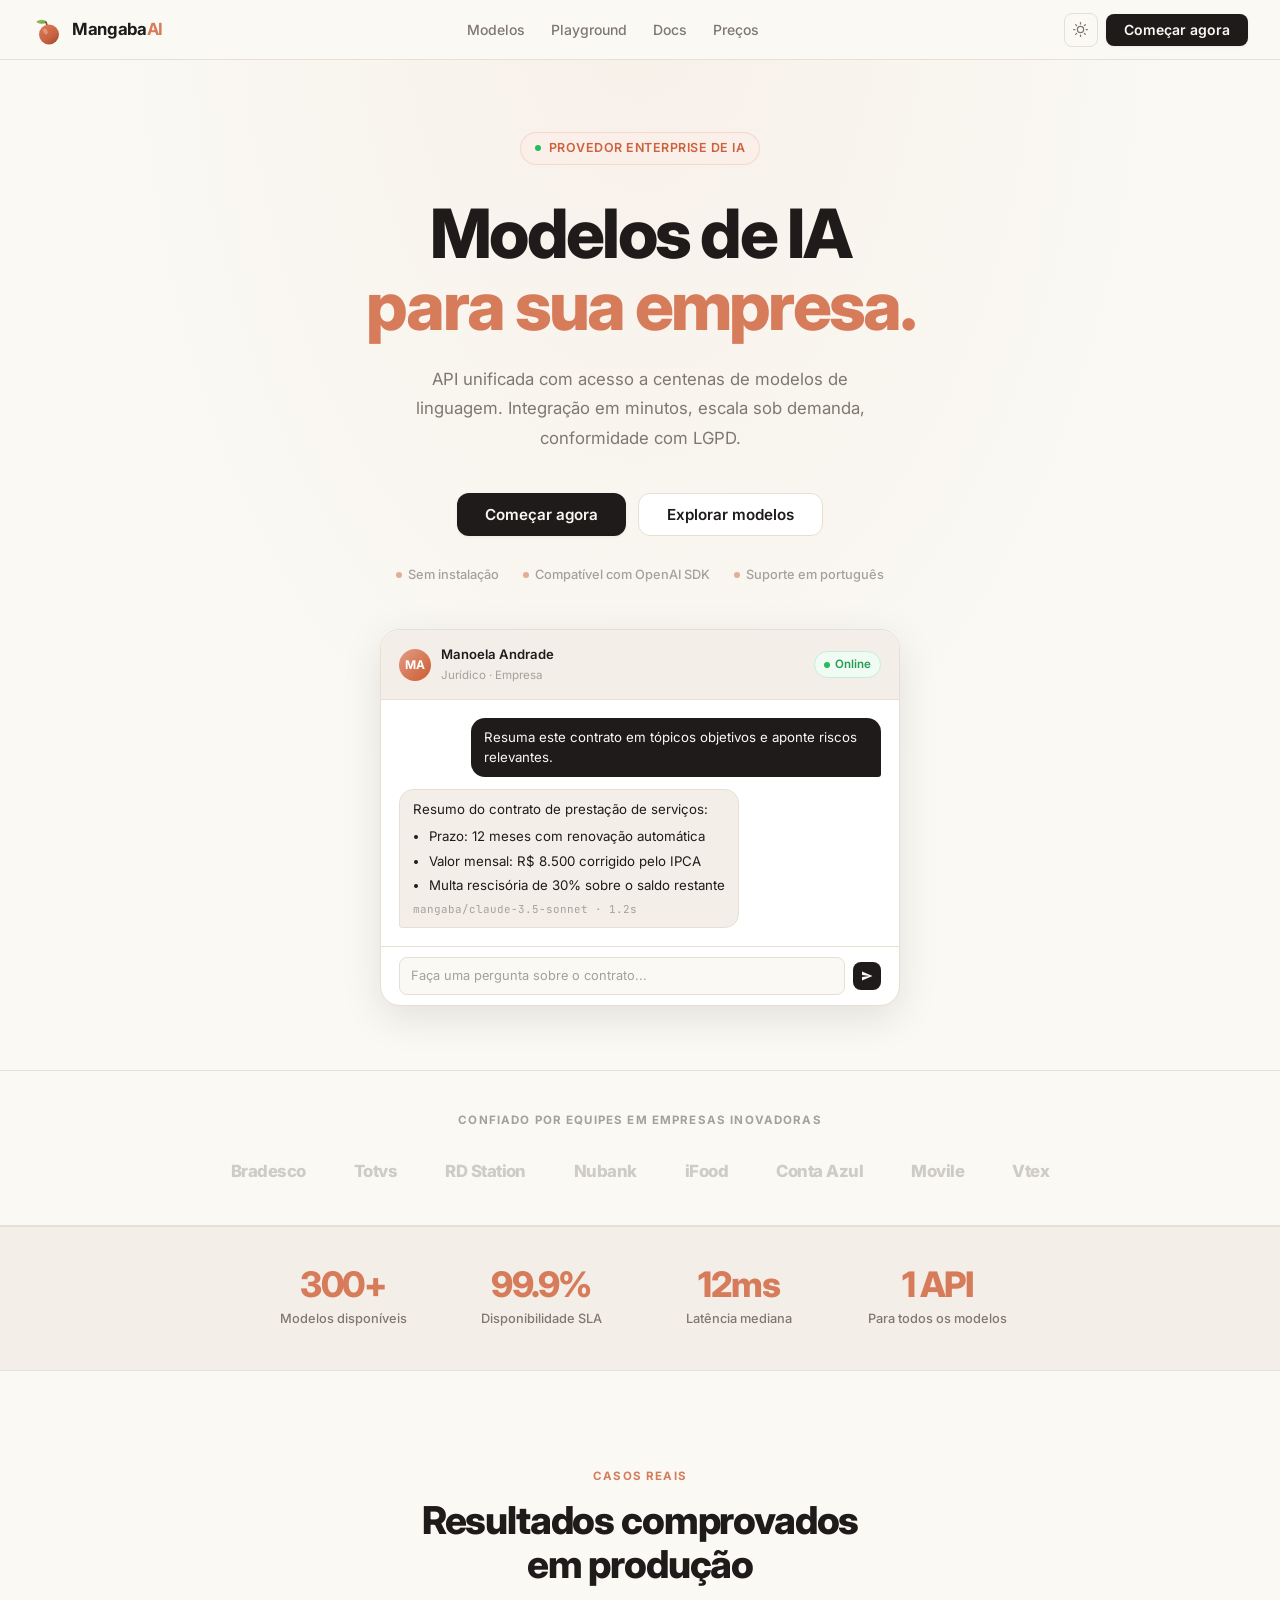
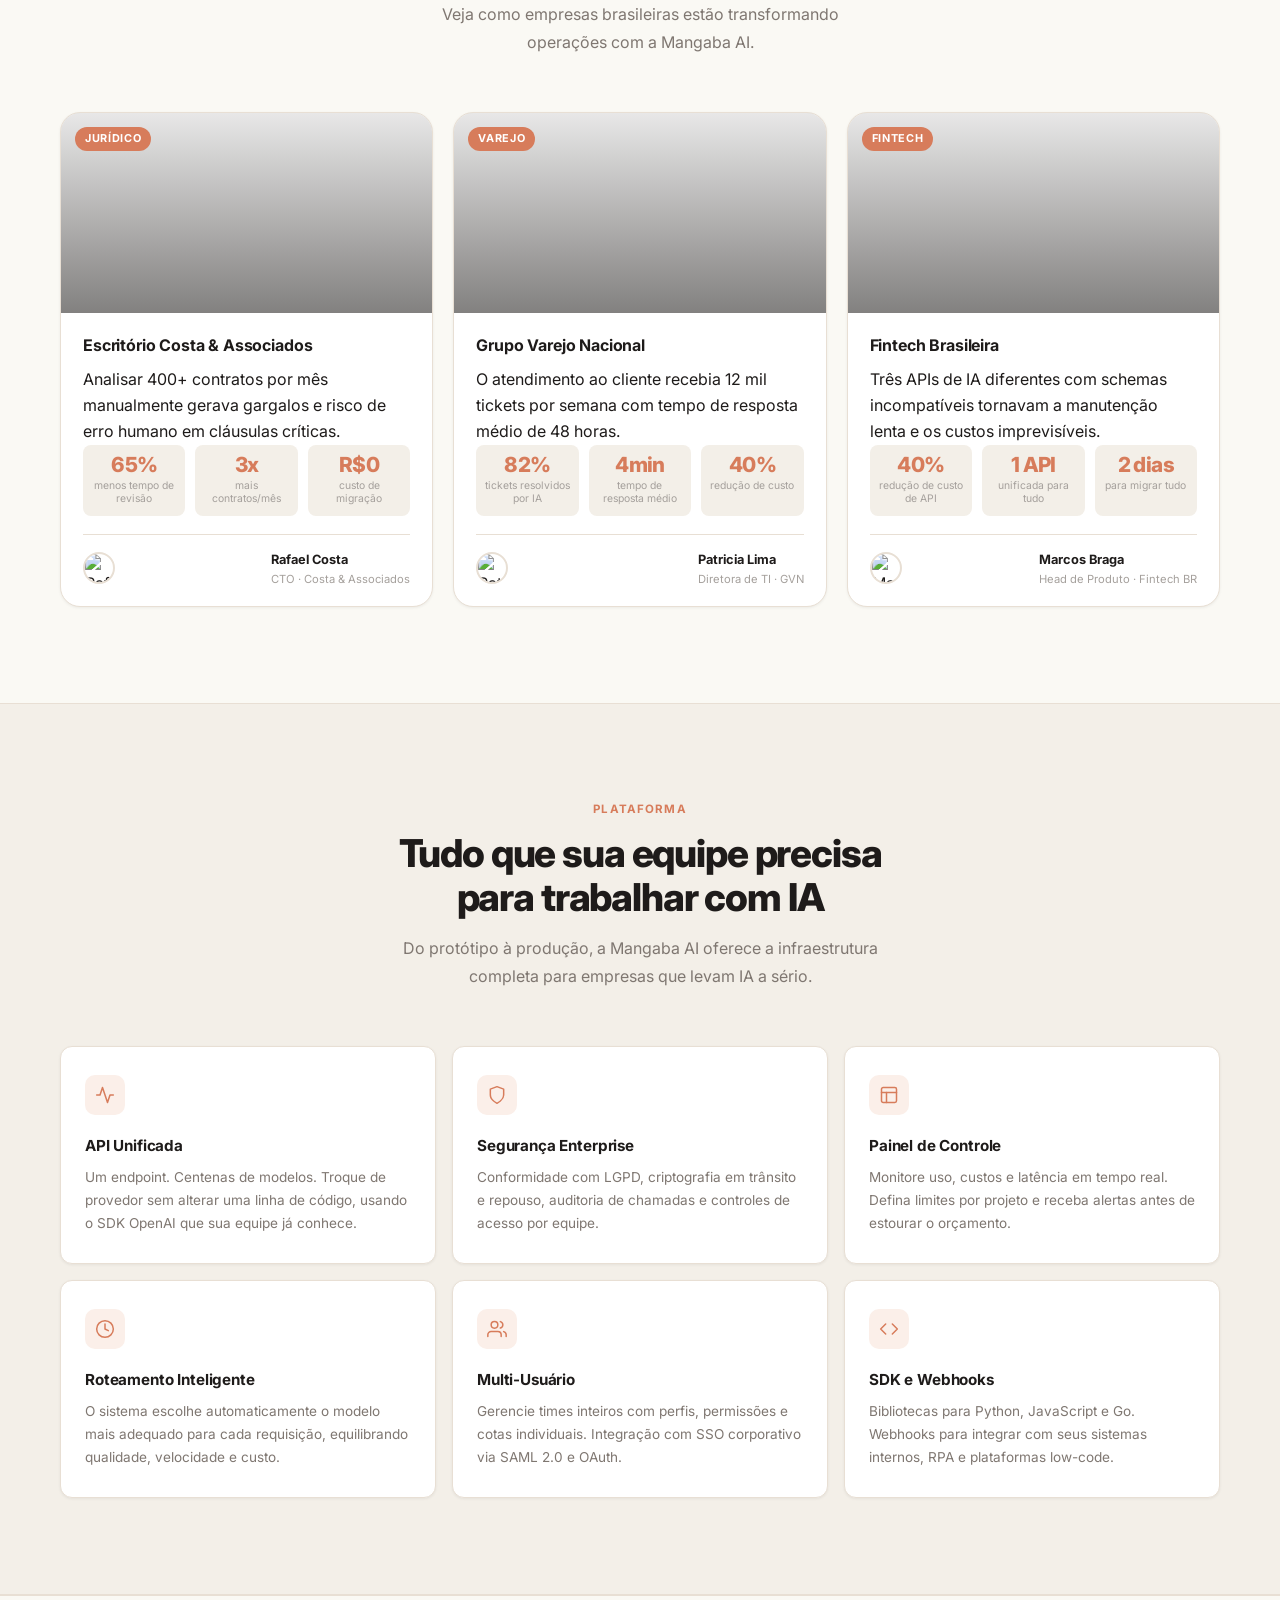
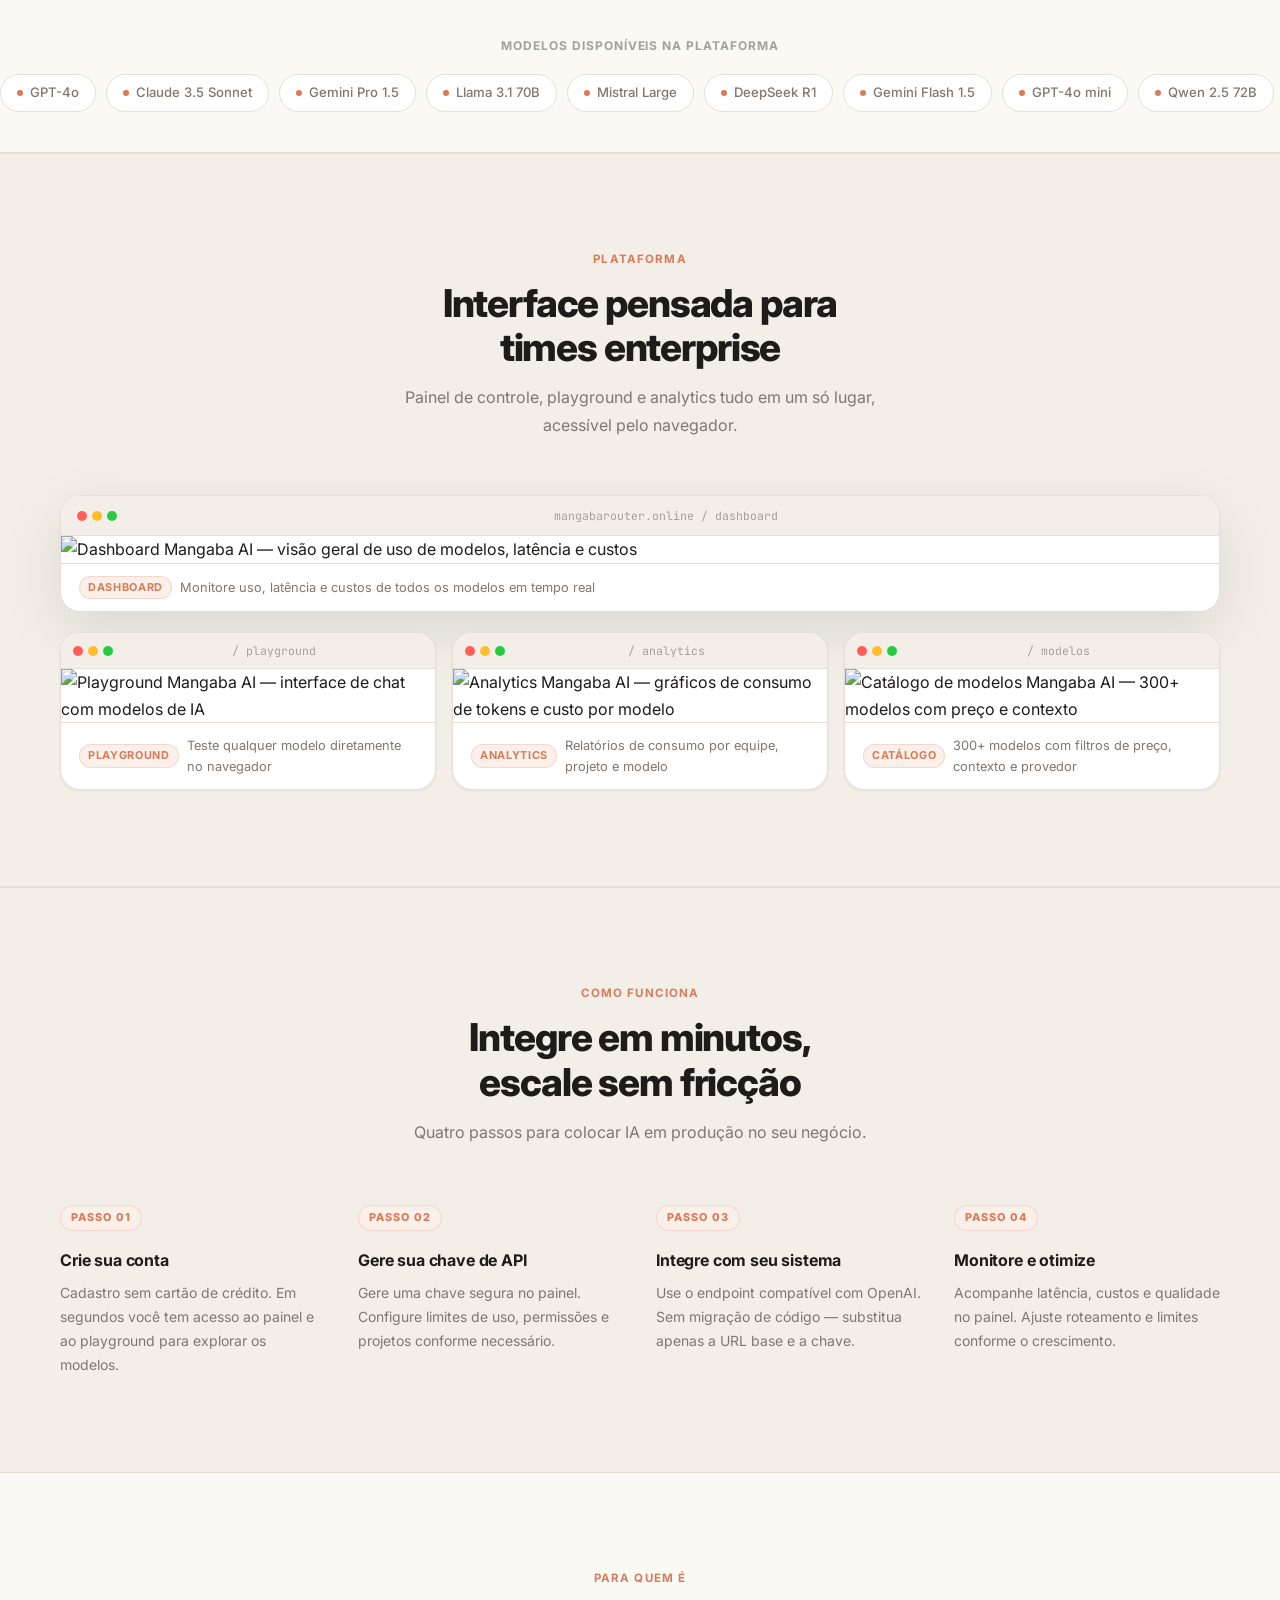
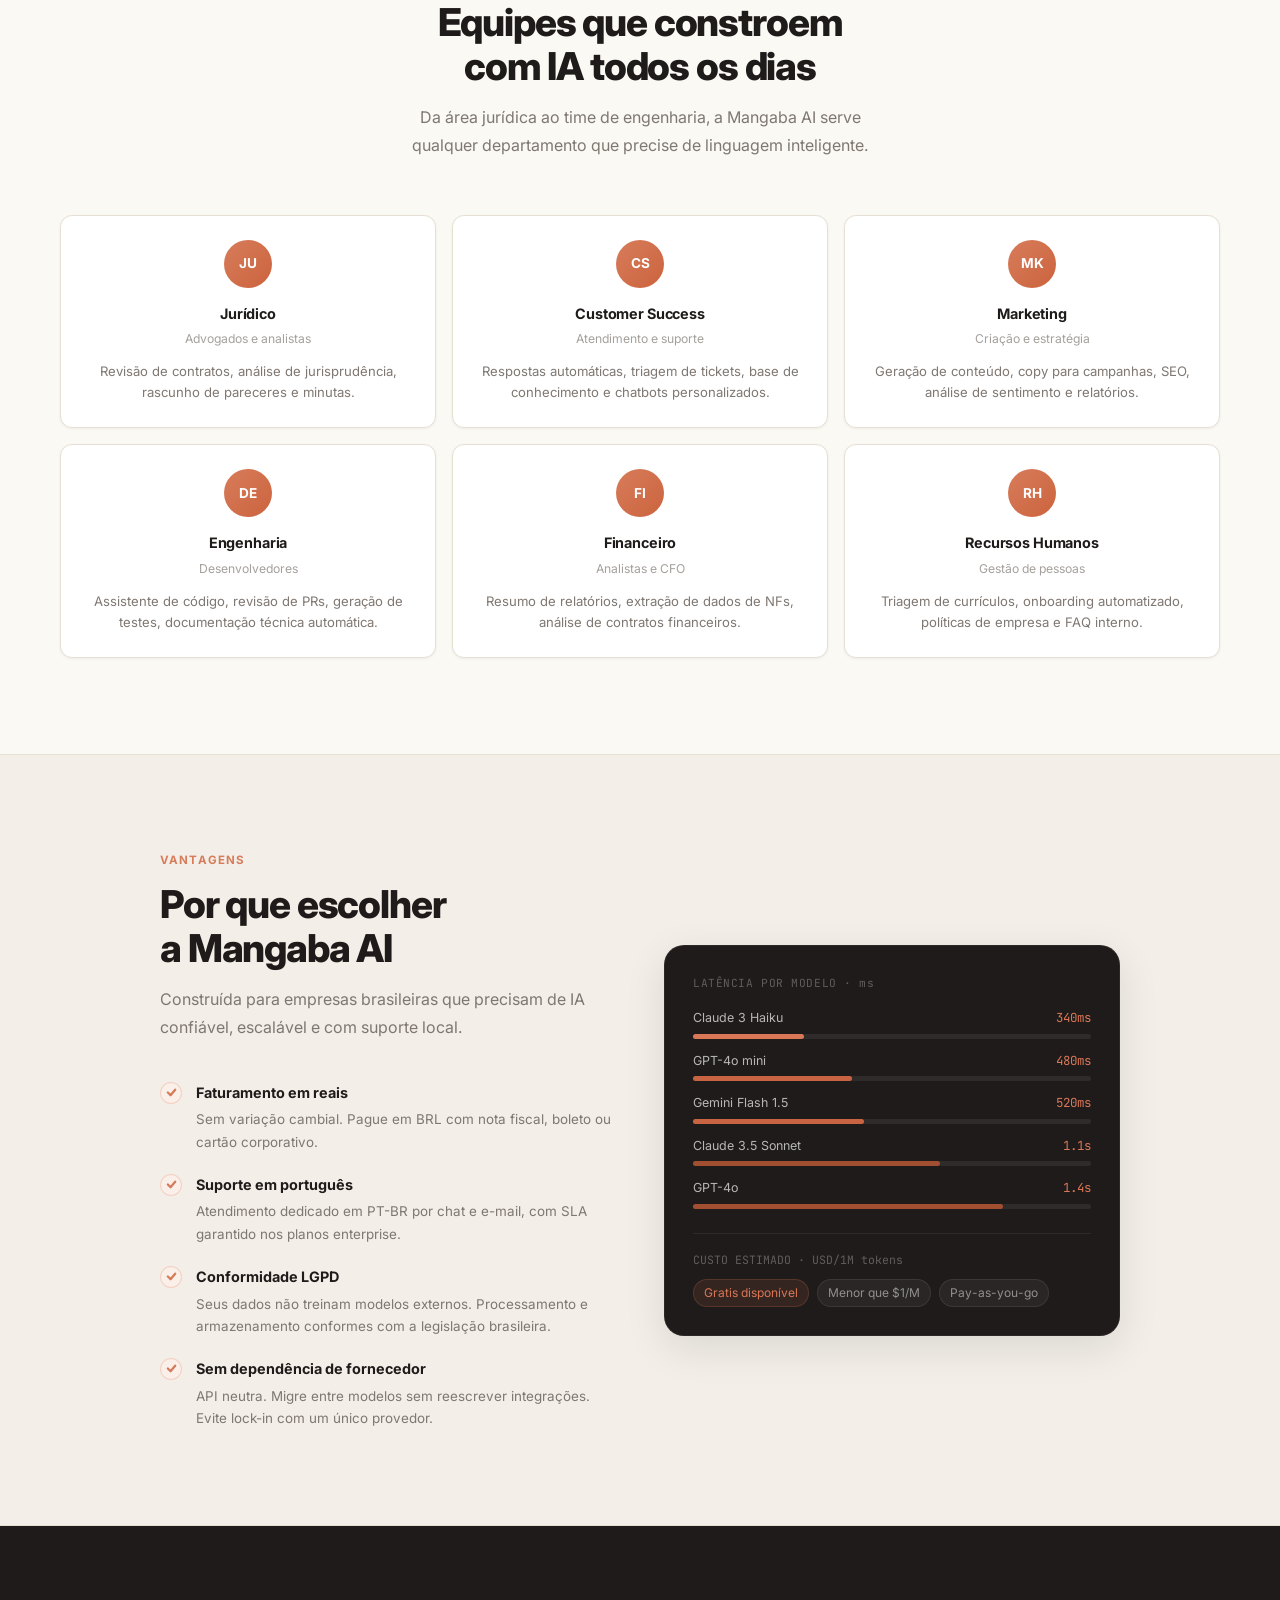
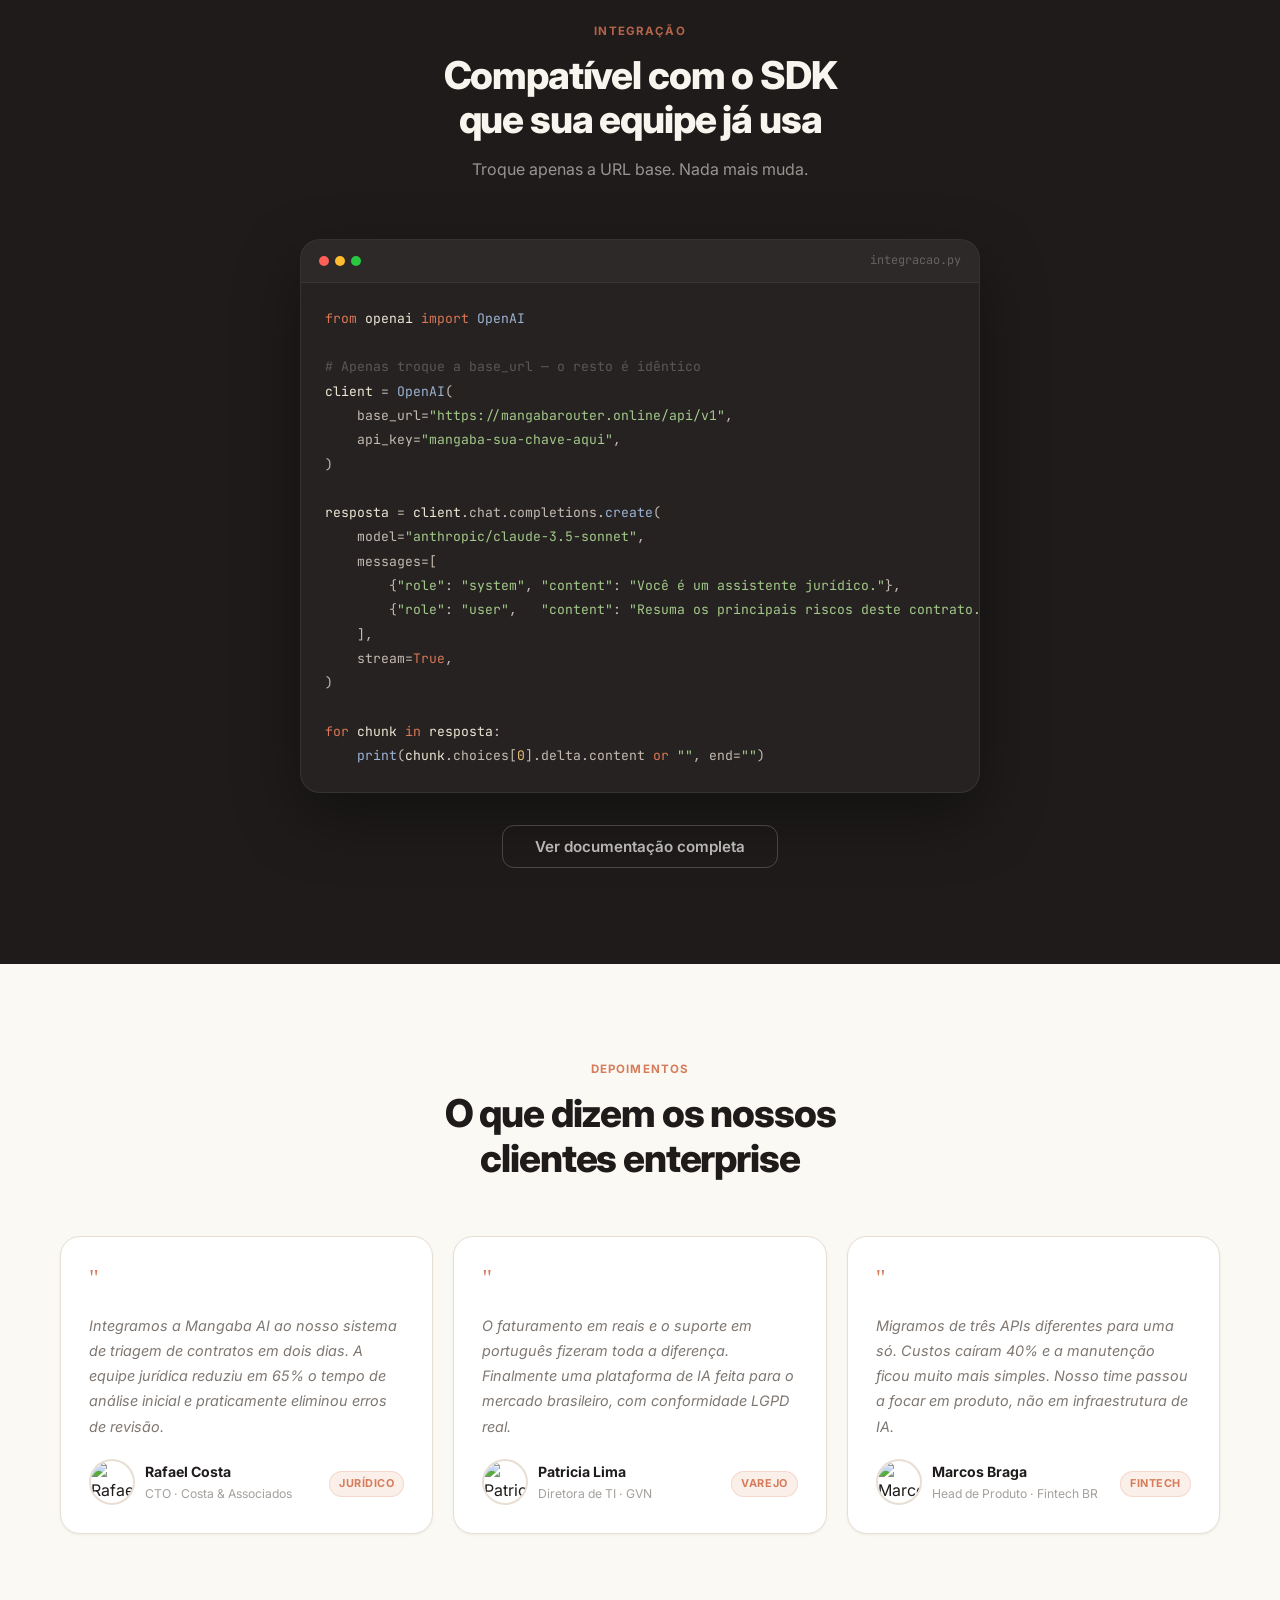
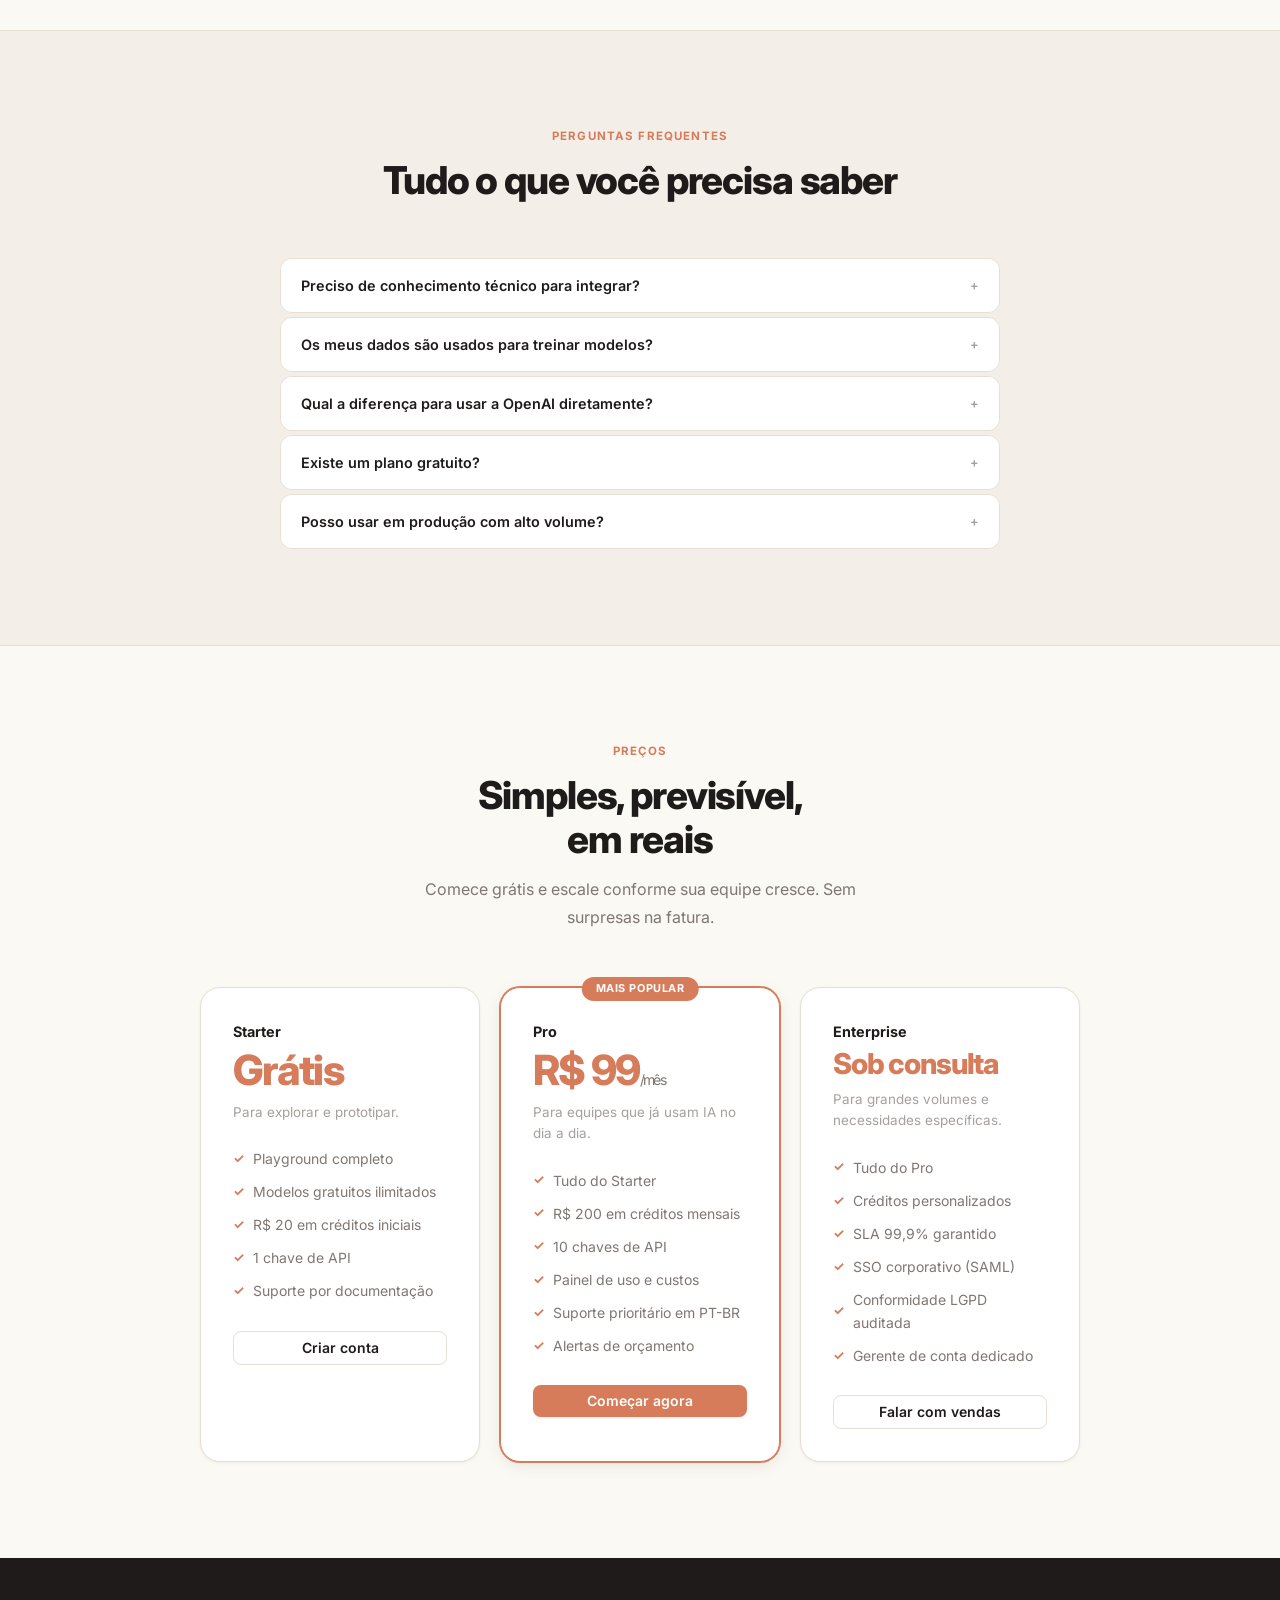
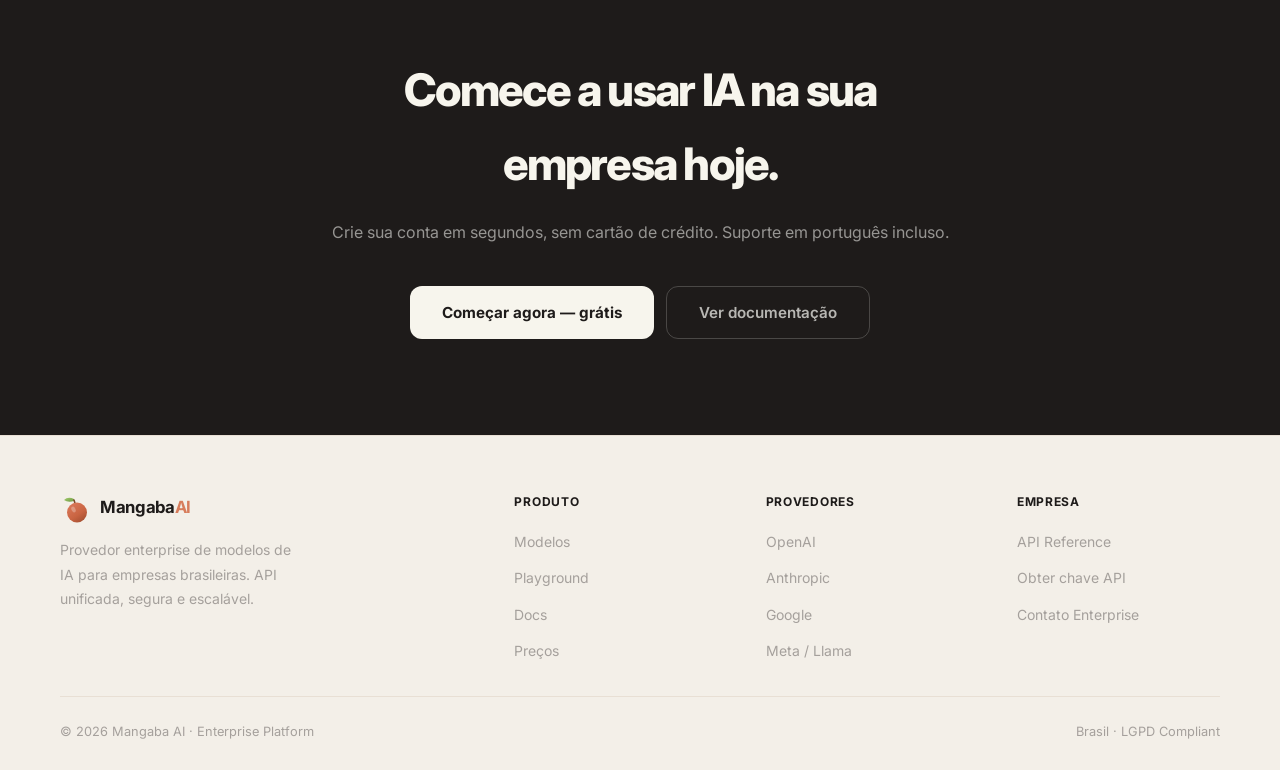
==== commit d6a96092: "refactor: substitui secao de video por screenshots reais da aplicacao - Remove secao de video demo, " ====
--- a/index.html
+++ b/index.html
@@ -342,56 +342,79 @@
   </div>
 </div>
 
-<!-- ── 7. VIDEO DEMO ── -->
-<section class="section video-section">
+<!-- ── 7. APP SCREENSHOTS ── -->
+<section class="section screenshots-section">
   <div class="container">
     <div class="section-header">
-      <span class="section-label">Demo</span>
-      <h2>Veja a plataforma<br>em ação</h2>
-      <p>Do cadastro à primeira resposta de IA em menos de 5 minutos. Assista ao tour completo.</p>
-    </div>
-    <div class="video-layout">
-      <div class="video-player-wrap" onclick="openVideo()" title="Assistir demo">
+      <span class="section-label">Plataforma</span>
+      <h2>Interface pensada para<br>times enterprise</h2>
+      <p>Painel de controle, playground e analytics tudo em um só lugar, acessível pelo navegador.</p>
+    </div>
+
+    <!-- Main screenshot -->
+    <div class="screenshot-main">
+      <div class="screenshot-bar">
+        <div class="screenshot-dots"><span></span><span></span><span></span></div>
+        <div class="screenshot-url">mangabarouter.online / dashboard</div>
+      </div>
+      <img
+        class="screenshot-img"
+        src="https://images.unsplash.com/photo-1551288049-bebda4e38f71?w=1200&h=650&fit=crop&q=80"
+        alt="Dashboard Mangaba AI — visão geral de uso de modelos, latência e custos"
+      >
+      <div class="screenshot-caption">
+        <span class="screenshot-tag">Dashboard</span>
+        Monitore uso, latência e custos de todos os modelos em tempo real
+      </div>
+    </div>
+
+    <!-- Secondary screenshots grid -->
+    <div class="screenshots-grid">
+      <div class="screenshot-card">
+        <div class="screenshot-bar screenshot-bar-sm">
+          <div class="screenshot-dots"><span></span><span></span><span></span></div>
+          <div class="screenshot-url">/ playground</div>
+        </div>
         <img
-          class="video-thumb"
-          src="https://images.unsplash.com/photo-1551288049-bebda4e38f71?w=1200&h=675&fit=crop&q=80"
-          alt="Demo Mangaba AI — dashboard com gráficos de uso de modelos de IA"
+          class="screenshot-img"
+          src="https://images.unsplash.com/photo-1629654297299-c8506221ca97?w=700&h=420&fit=crop&q=80"
+          alt="Playground Mangaba AI — interface de chat com modelos de IA"
         >
-        <div class="video-overlay">
-          <button class="play-btn" aria-label="Assistir demo">
-            <svg width="26" height="26" viewBox="0 0 24 24" fill="currentColor"><polygon points="5 3 19 12 5 21 5 3"/></svg>
-          </button>
-        </div>
-        <div class="video-duration">5:24</div>
-      </div>
-      <div class="video-highlights">
-        <div class="video-highlight">
-          <div class="video-highlight-num">01</div>
-          <div>
-            <div class="video-highlight-title">Cadastro e chave de API</div>
-            <div class="video-highlight-desc">Crie sua conta e gere uma chave de API em menos de 60 segundos, sem cartão de crédito.</div>
-          </div>
-        </div>
-        <div class="video-highlight">
-          <div class="video-highlight-num">02</div>
-          <div>
-            <div class="video-highlight-title">Primeira chamada funcionando</div>
-            <div class="video-highlight-desc">Copie e cole um snippet Python ou JavaScript e receba sua primeira resposta de IA em segundos.</div>
-          </div>
-        </div>
-        <div class="video-highlight">
-          <div class="video-highlight-num">03</div>
-          <div>
-            <div class="video-highlight-title">Painel de uso e custos</div>
-            <div class="video-highlight-desc">Monitore tokens, latência e gastos em tempo real. Configure alertas para nunca extrapolar o orçamento.</div>
-          </div>
-        </div>
-        <div class="video-highlight">
-          <div class="video-highlight-num">04</div>
-          <div>
-            <div class="video-highlight-title">Troca de modelos sem refatorar</div>
-            <div class="video-highlight-desc">Mude do GPT-4o para Claude ou Gemini apenas alterando o campo <code>model</code> na chamada.</div>
-          </div>
+        <div class="screenshot-caption">
+          <span class="screenshot-tag">Playground</span>
+          Teste qualquer modelo diretamente no navegador
+        </div>
+      </div>
+
+      <div class="screenshot-card">
+        <div class="screenshot-bar screenshot-bar-sm">
+          <div class="screenshot-dots"><span></span><span></span><span></span></div>
+          <div class="screenshot-url">/ analytics</div>
+        </div>
+        <img
+          class="screenshot-img"
+          src="https://images.unsplash.com/photo-1460925895917-afdab827c52f?w=700&h=420&fit=crop&q=80"
+          alt="Analytics Mangaba AI — gráficos de consumo de tokens e custo por modelo"
+        >
+        <div class="screenshot-caption">
+          <span class="screenshot-tag">Analytics</span>
+          Relatórios de consumo por equipe, projeto e modelo
+        </div>
+      </div>
+
+      <div class="screenshot-card">
+        <div class="screenshot-bar screenshot-bar-sm">
+          <div class="screenshot-dots"><span></span><span></span><span></span></div>
+          <div class="screenshot-url">/ modelos</div>
+        </div>
+        <img
+          class="screenshot-img"
+          src="https://images.unsplash.com/photo-1504868584819-f8e8b4b6d7e3?w=700&h=420&fit=crop&q=80"
+          alt="Catálogo de modelos Mangaba AI — 300+ modelos com preço e contexto"
+        >
+        <div class="screenshot-caption">
+          <span class="screenshot-tag">Catálogo</span>
+          300+ modelos com filtros de preço, contexto e provedor
         </div>
       </div>
     </div>
@@ -785,15 +808,6 @@
   </div>
 </footer>
 
-<!-- Video modal -->
-<div id="videoModal" style="display:none;position:fixed;inset:0;background:rgba(0,0,0,0.85);z-index:9999;align-items:center;justify-content:center" onclick="closeVideo(event)">
-  <div style="width:min(860px,92vw);position:relative">
-    <button onclick="closeVideo()" style="position:absolute;top:-40px;right:0;background:none;border:none;color:#fff;font-size:1.5rem;cursor:pointer;line-height:1" aria-label="Fechar">&#x2715;</button>
-    <div style="position:relative;padding-bottom:56.25%;height:0;overflow:hidden;border-radius:12px">
-      <iframe id="videoFrame" width="100%" height="100%" style="position:absolute;top:0;left:0;width:100%;height:100%;border:0" src="" allow="autoplay;encrypted-media" allowfullscreen title="Demo Mangaba AI"></iframe>
-    </div>
-  </div>
-</div>
 
 <div id="toast-container"></div>
 <script src="script.js"></script>
@@ -825,19 +839,6 @@
   if (!isOpen) item.classList.add('open');
 }
 
-// Video modal
-function openVideo() {
-  var modal = document.getElementById('videoModal');
-  document.getElementById('videoFrame').src = 'https://www.youtube.com/embed/dQw4w9WgXcQ?autoplay=1&rel=0';
-  modal.style.display = 'flex';
-  document.body.style.overflow = 'hidden';
-}
-function closeVideo(e) {
-  if (e && e.target !== document.getElementById('videoModal') && !e.currentTarget.closest('button')) return;
-  document.getElementById('videoModal').style.display = 'none';
-  document.getElementById('videoFrame').src = '';
-  document.body.style.overflow = '';
-}
 </script>
 </body>
 </html>
--- a/style.css
+++ b/style.css
@@ -1012,6 +1012,64 @@
   display: inline-block; margin-top: 5px;
 }
 
+/* ── APP SCREENSHOTS ── */
+.screenshots-section { background: var(--background-subtle); border-top: 1px solid var(--border); border-bottom: 1px solid var(--border); }
+
+.screenshot-main {
+  border: 1px solid var(--border); border-radius: var(--radius-xl); overflow: hidden;
+  box-shadow: 0 20px 60px rgba(0,0,0,0.1), 0 0 0 1px var(--border-subtle);
+  margin-bottom: 20px; background: var(--background-card);
+}
+.screenshot-bar {
+  display: flex; align-items: center; gap: 12px;
+  padding: 10px 16px; background: var(--background-subtle);
+  border-bottom: 1px solid var(--border);
+}
+.screenshot-bar-sm { padding: 8px 12px; }
+.screenshot-dots { display: flex; gap: 5px; }
+.screenshot-dots span {
+  width: 10px; height: 10px; border-radius: 50%;
+  background: var(--border);
+}
+.screenshot-dots span:nth-child(1) { background: #FF5F57; }
+.screenshot-dots span:nth-child(2) { background: #FFBD2E; }
+.screenshot-dots span:nth-child(3) { background: #28CA42; }
+.screenshot-url {
+  font-size: 0.72rem; font-family: var(--font-mono);
+  color: var(--foreground-faint); flex: 1; text-align: center;
+}
+.screenshot-img { width: 100%; display: block; object-fit: cover; }
+.screenshot-main .screenshot-img { max-height: 460px; }
+.screenshot-card .screenshot-img { max-height: 240px; }
+.screenshot-caption {
+  padding: 12px 18px; font-size: 0.8rem; color: var(--foreground-muted);
+  display: flex; align-items: center; gap: 8px;
+  border-top: 1px solid var(--border);
+}
+.screenshot-tag {
+  font-size: 0.68rem; font-weight: 700; text-transform: uppercase; letter-spacing: 0.06em;
+  color: var(--primary); background: var(--primary-subtle);
+  border: 1px solid rgba(217,119,87,0.2); padding: 2px 8px; border-radius: 20px;
+  white-space: nowrap;
+}
+.screenshots-grid {
+  display: grid; grid-template-columns: repeat(3, 1fr); gap: 16px;
+}
+.screenshot-card {
+  border: 1px solid var(--border); border-radius: var(--radius-xl); overflow: hidden;
+  background: var(--background-card);
+  box-shadow: var(--shadow-sm);
+  transition: border-color var(--transition), box-shadow var(--transition), transform var(--transition);
+}
+.screenshot-card:hover {
+  border-color: var(--primary); transform: translateY(-3px);
+  box-shadow: 0 8px 28px rgba(217,119,87,0.1);
+}
+html.dark .screenshot-main,
+html.dark .screenshot-card { background: hsl(20,7%,14%); border-color: hsl(20,6%,22%); }
+html.dark .screenshot-bar { background: hsl(20,8%,17%); border-color: hsl(20,6%,22%); }
+html.dark .screenshot-caption { border-color: hsl(20,6%,22%); }
+
 /* Alias for case-cover badge */
 .case-industry-badge {
   position: absolute; top: 14px; left: 14px; z-index: 1;
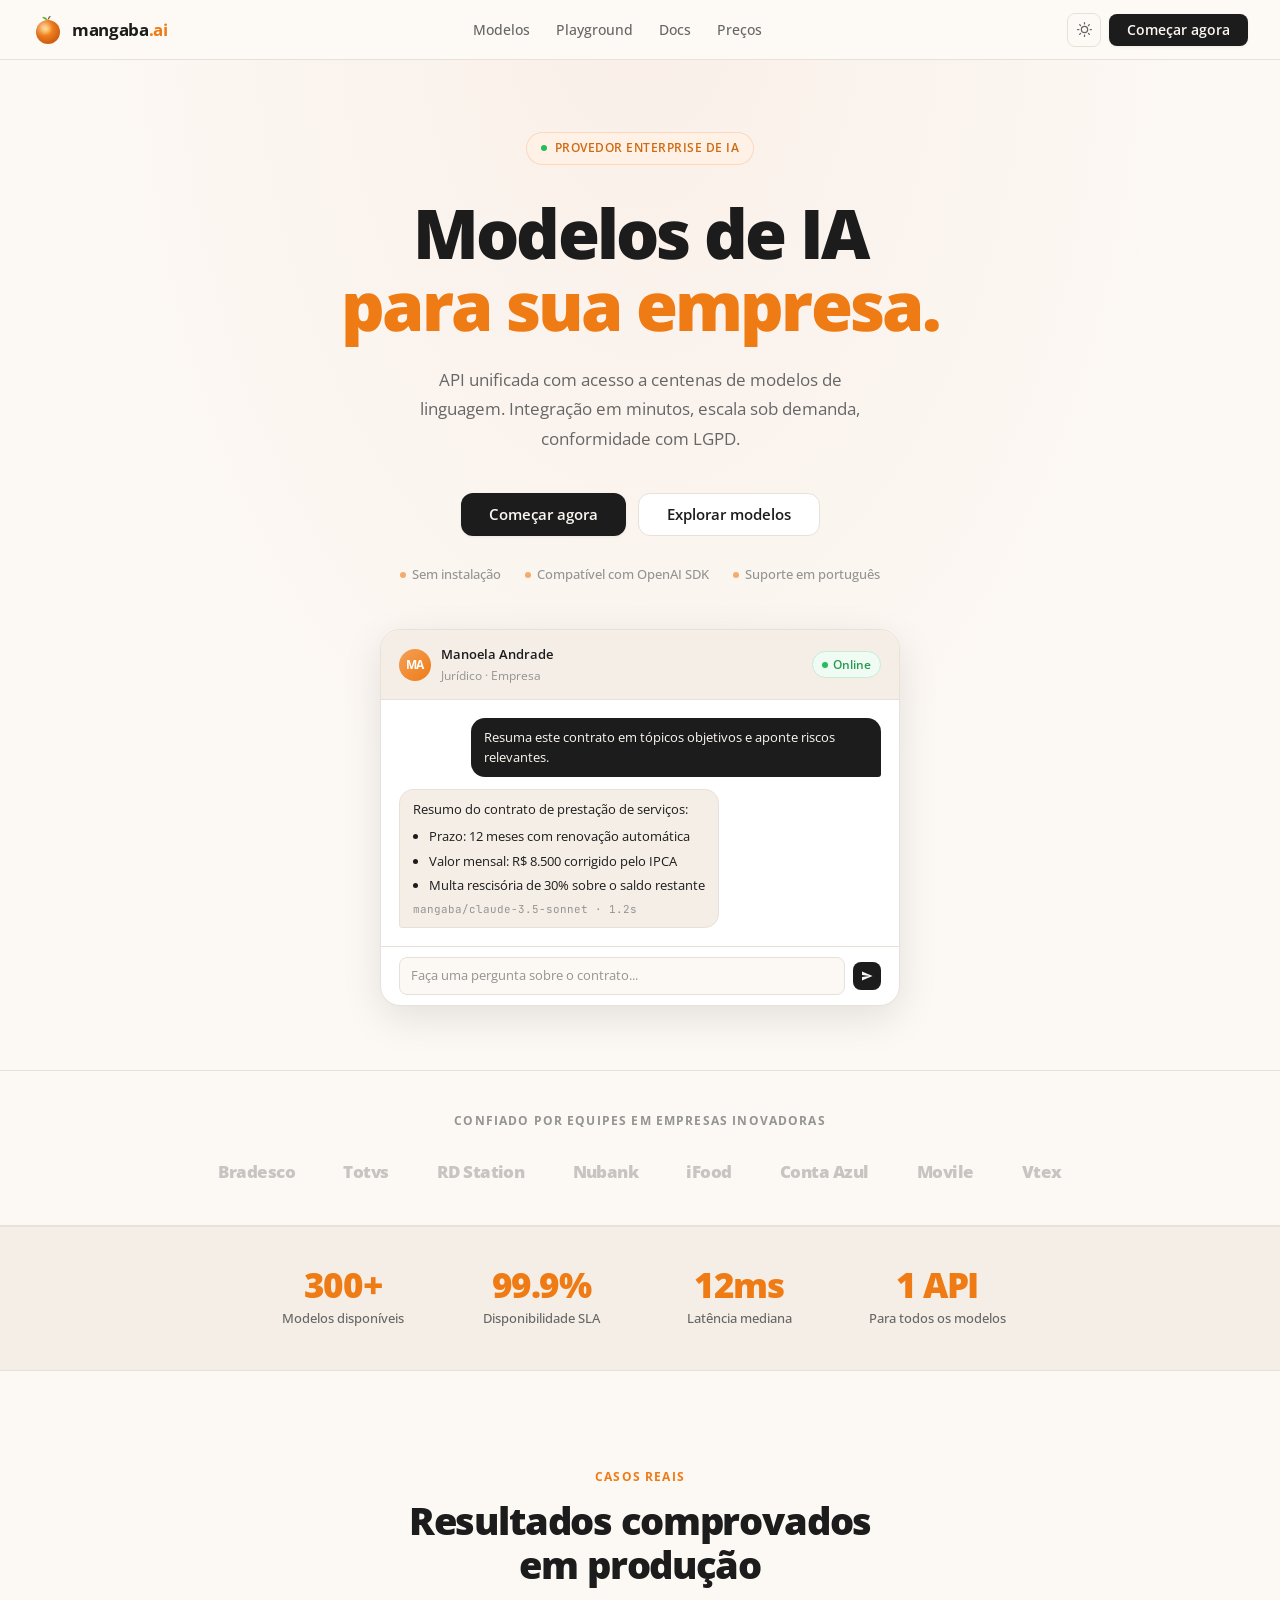
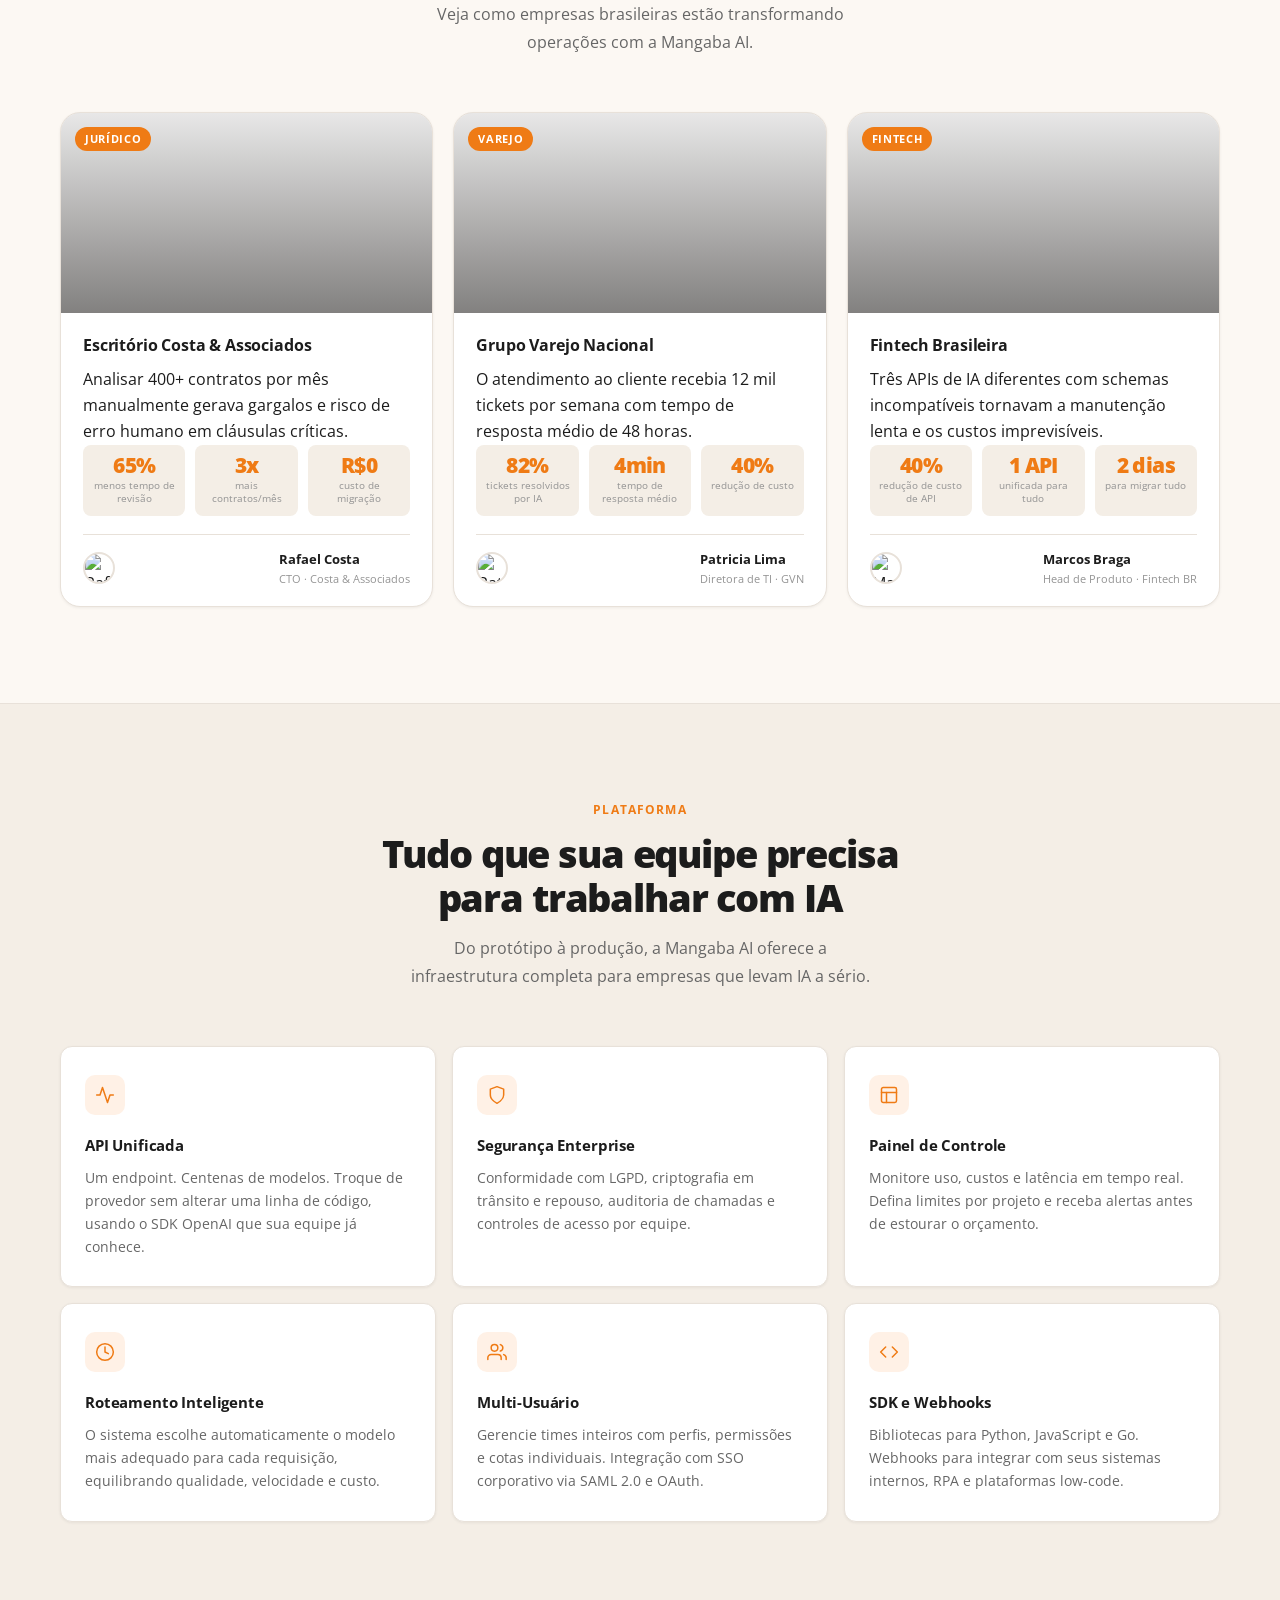
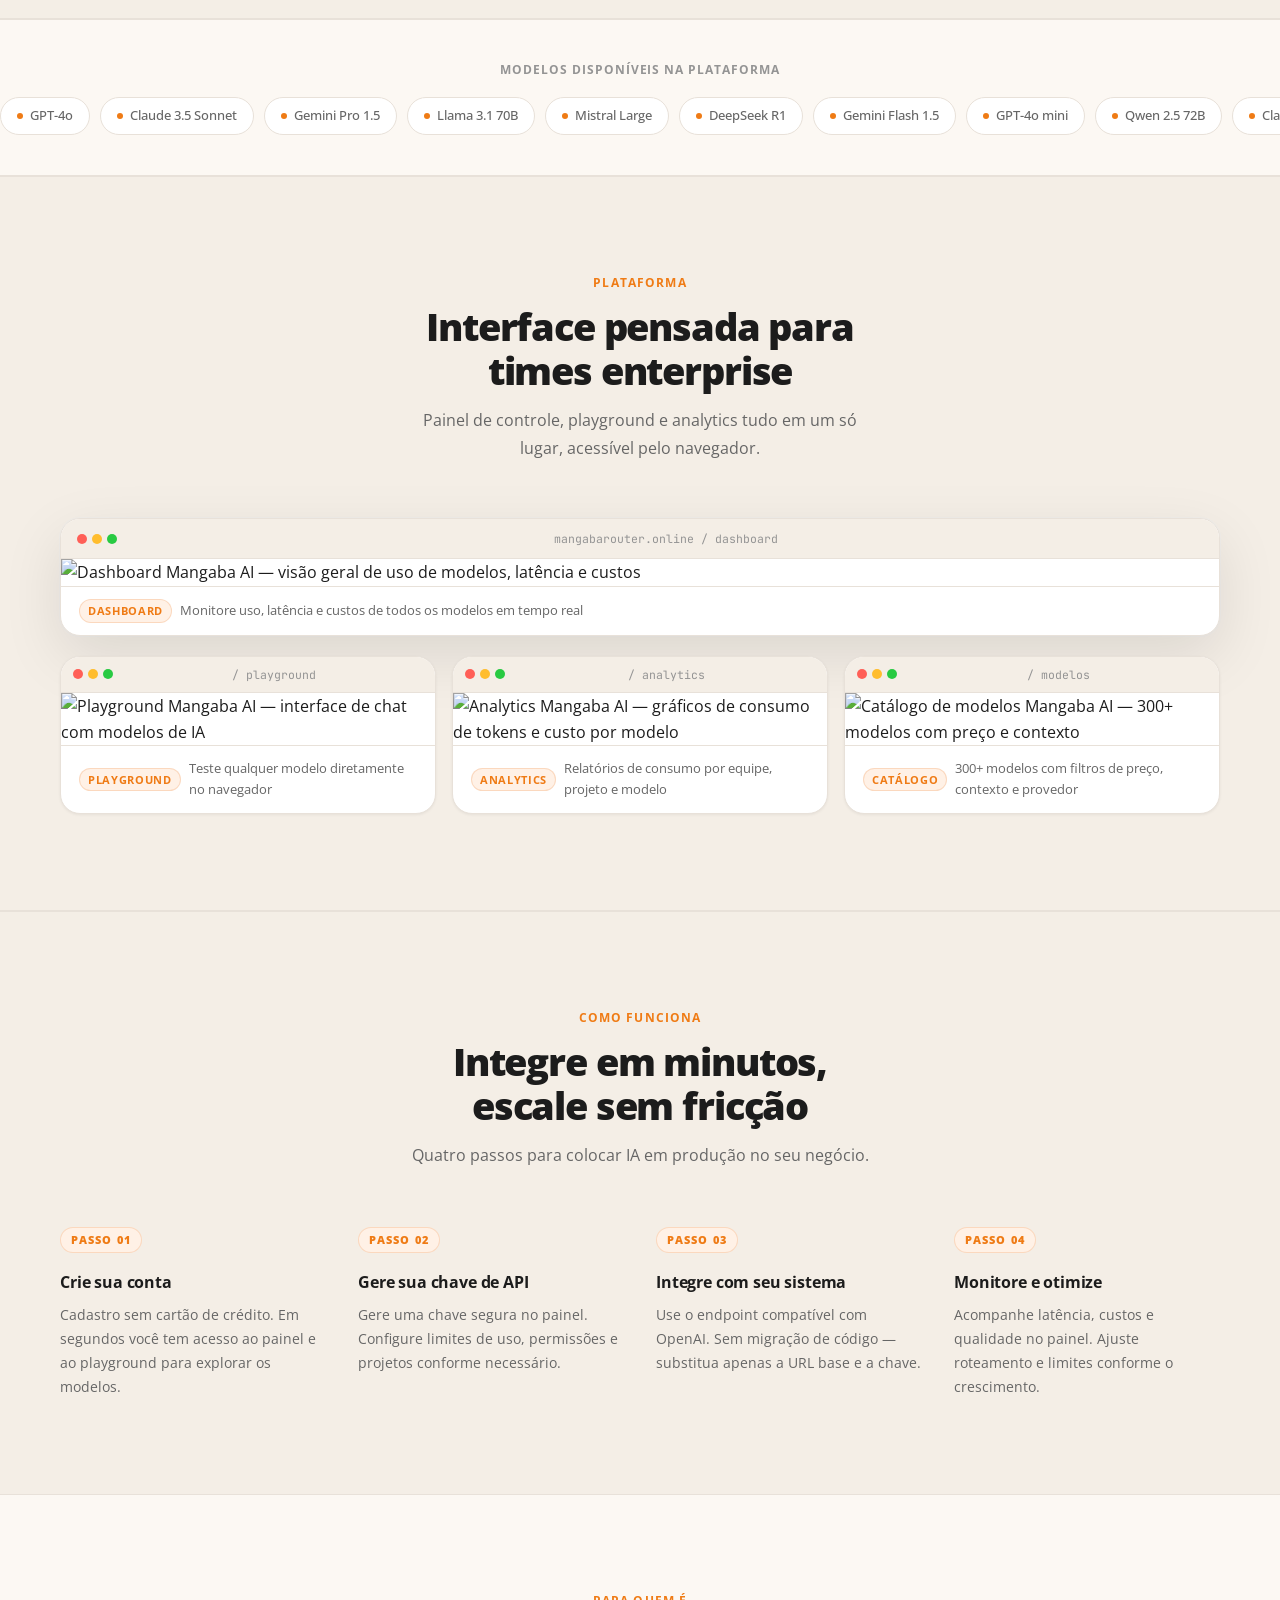
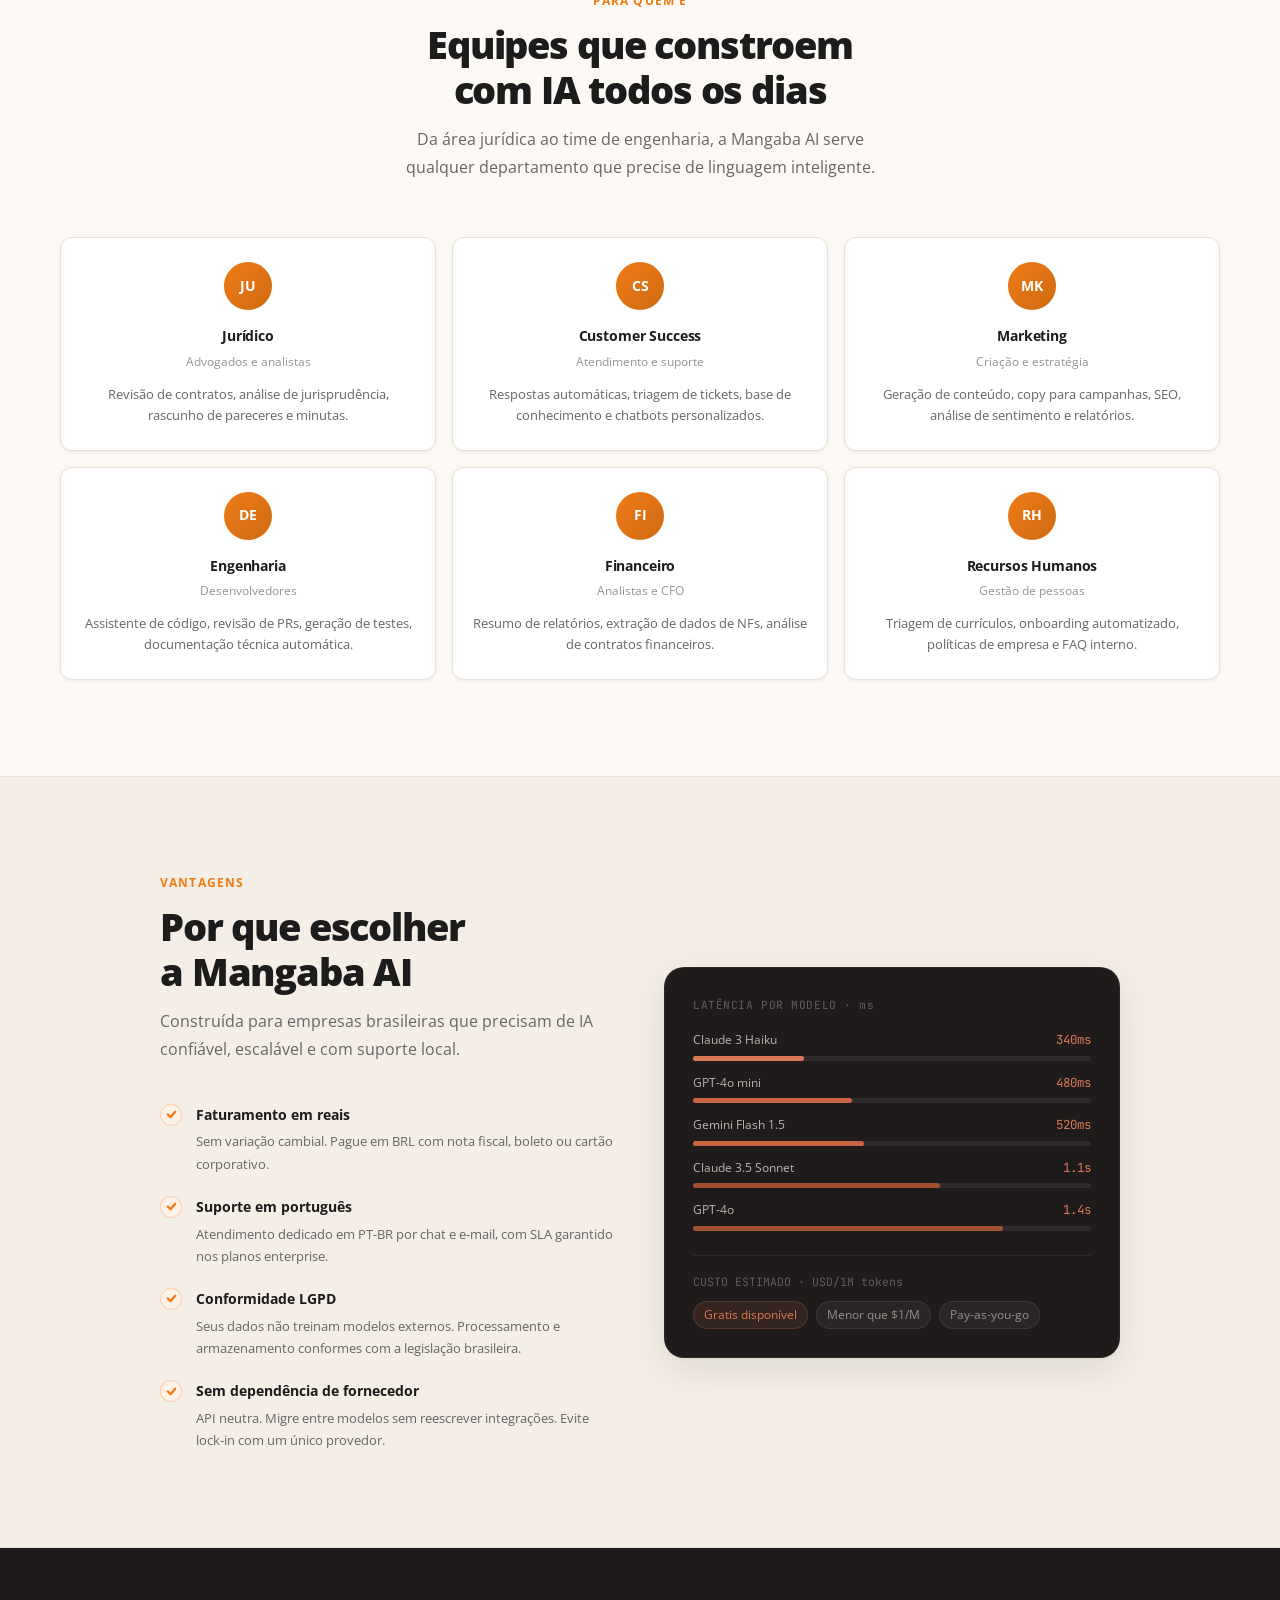
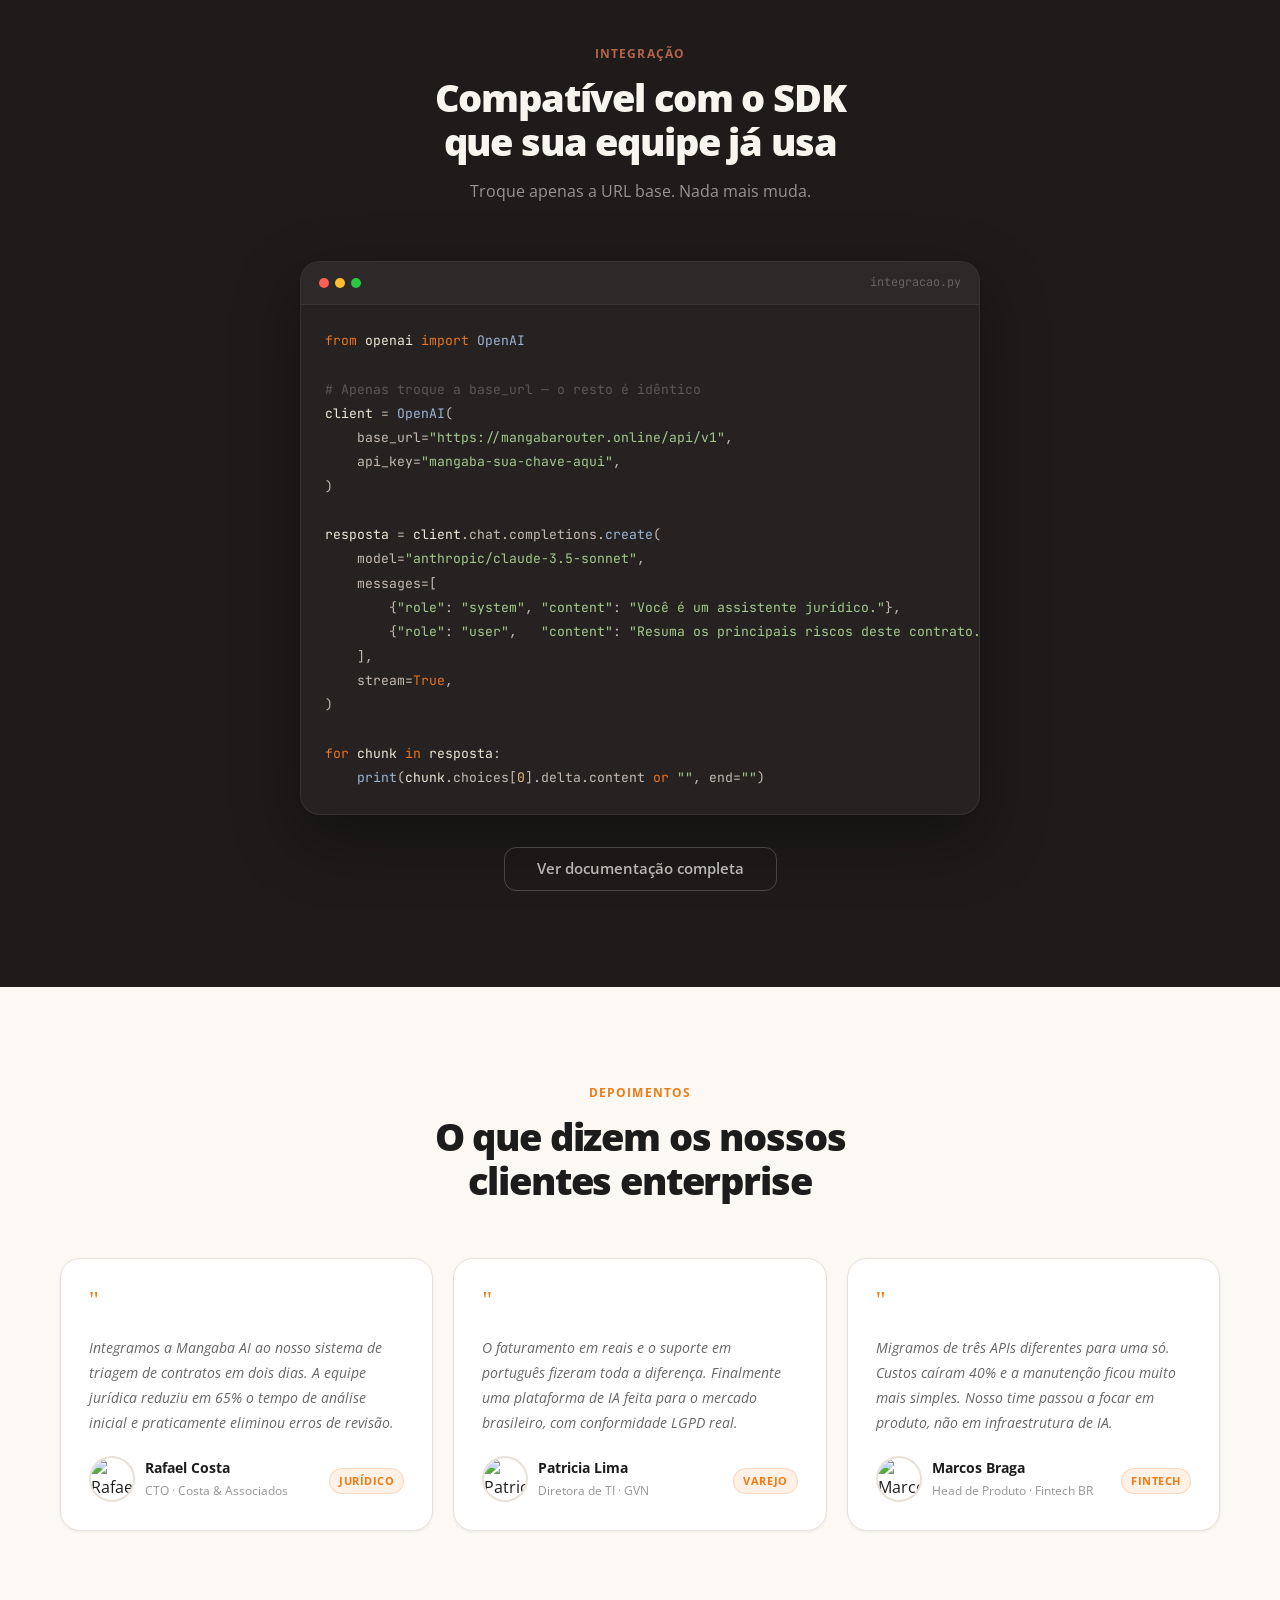
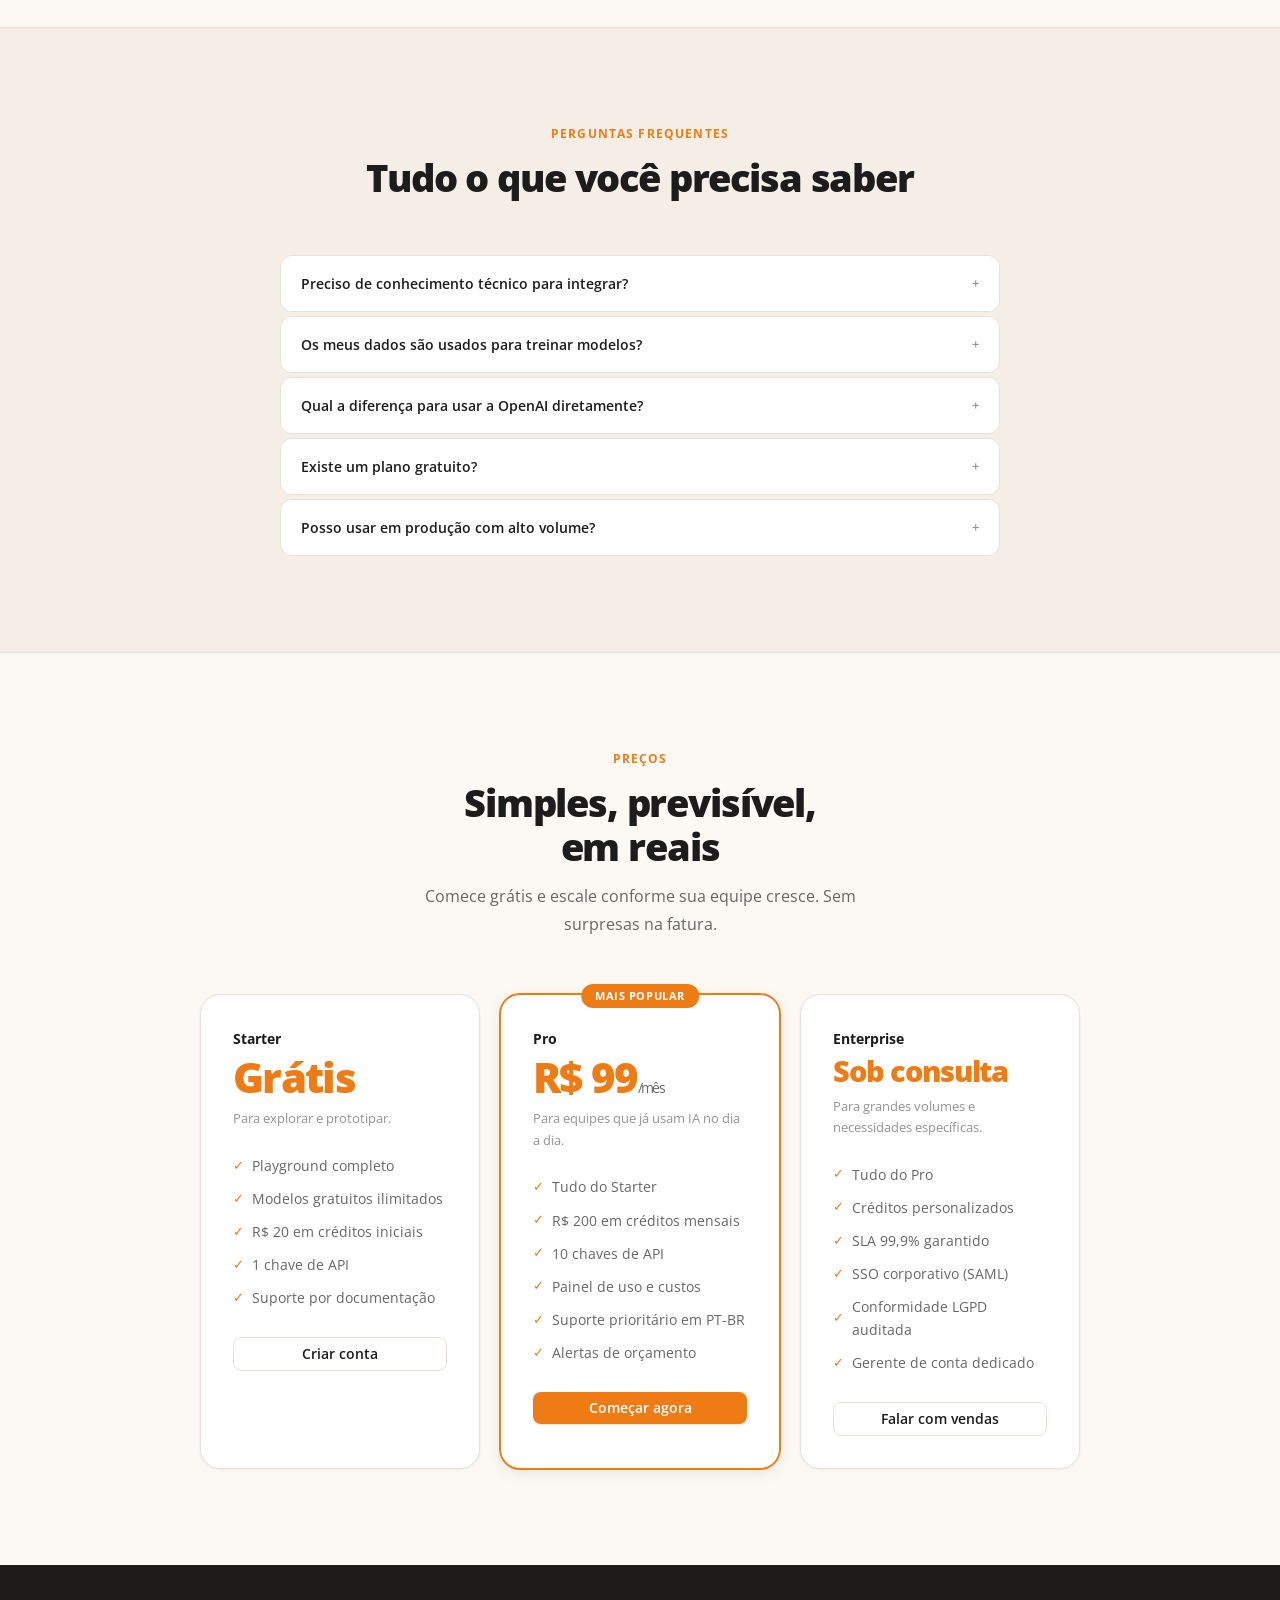
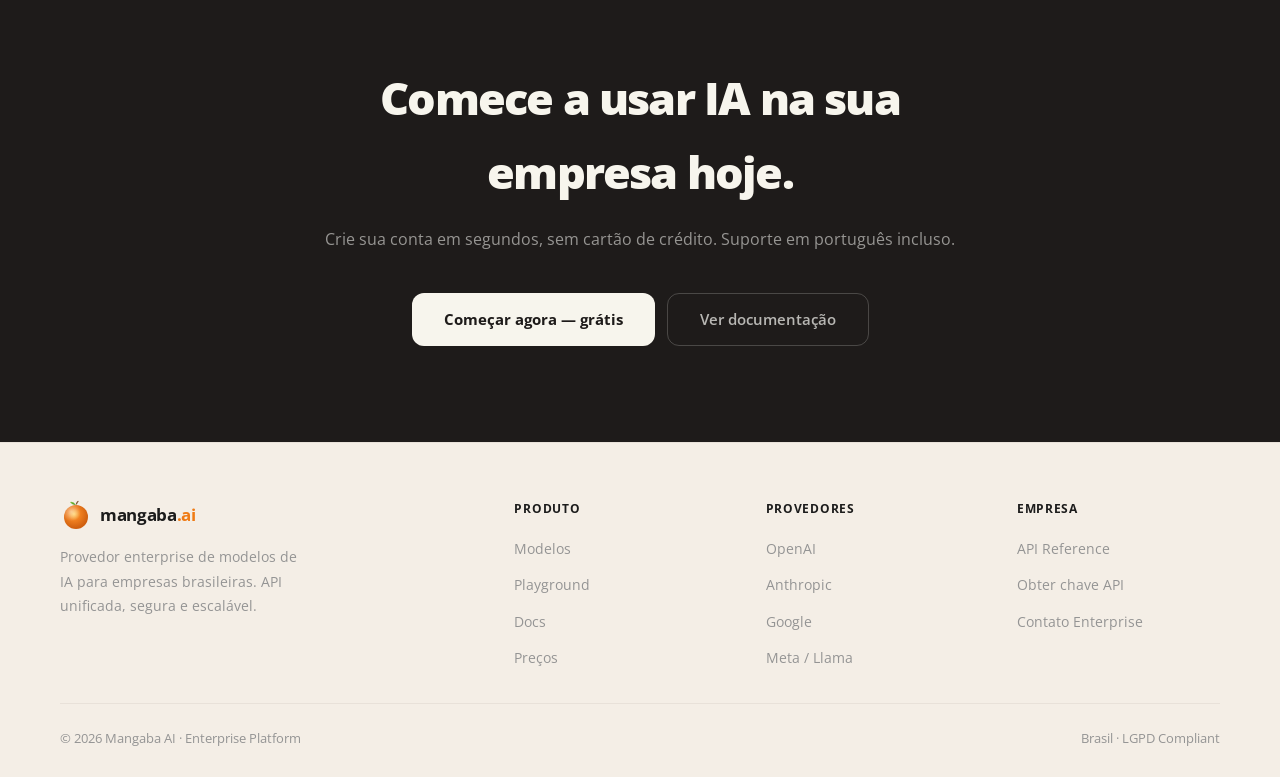
==== commit 765e72fa: "feat: refatora identidade visual para mangaba.ai brand brief - Fonte: Inter -> Open Sans (geometria " ====
--- a/index.html
+++ b/index.html
@@ -3,9 +3,9 @@
 <head>
   <meta charset="UTF-8">
   <meta name="viewport" content="width=device-width, initial-scale=1.0">
-  <title>Mangaba AI — Modelos próprios para sua empresa</title>
+  <title>mangaba.ai — Modelos próprios para sua empresa</title>
   <meta name="description" content="Provedor de IA enterprise para empresas brasileiras. Acesse modelos de linguagem de última geração via API unificada, segura e escalável.">
-  <meta property="og:title" content="Mangaba AI — Modelos próprios para sua empresa">
+  <meta property="og:title" content="mangaba.ai — Modelos próprios para sua empresa">
   <meta property="og:description" content="Provedor de IA enterprise para empresas brasileiras.">
   <meta property="og:type" content="website">
   <link rel="icon" type="image/svg+xml" href="favicon.svg">
@@ -16,8 +16,8 @@
 <!-- ── NAV ── -->
 <nav class="navbar">
   <a href="index.html" class="nav-logo">
-    <svg width="32" height="32" viewBox="0 0 32 32" fill="none" xmlns="http://www.w3.org/2000/svg" style="flex-shrink:0;display:block"><defs><linearGradient id="mbf-n1" x1="20%" y1="15%" x2="80%" y2="100%"><stop offset="0%" stop-color="#D87555"/><stop offset="55%" stop-color="#C96442"/><stop offset="100%" stop-color="#A24E30"/></linearGradient><linearGradient id="mbl-n1" x1="0%" y1="0%" x2="100%" y2="100%"><stop offset="0%" stop-color="#A4CE6E"/><stop offset="100%" stop-color="#6B9540"/></linearGradient></defs><path d="M14 7 Q 8 4 4 8 Q 8 11 14 9 Z" fill="url(#mbl-n1)"/><path d="M14 8 L 15.2 12" stroke="#7A4A2A" stroke-width="1.6" stroke-linecap="round"/><circle cx="17" cy="20.5" r="10" fill="url(#mbf-n1)"/><ellipse cx="13.5" cy="17.5" rx="2" ry="3" fill="#FFFFFF" fill-opacity="0.28" transform="rotate(-25 13.5 17.5)"/></svg>
-    <span class="logo-text"><span class="logo-main">Mangaba</span><span class="logo-accent">AI</span></span>
+    <svg width="32" height="32" viewBox="0 0 32 32" fill="none" xmlns="http://www.w3.org/2000/svg" style="flex-shrink:0;display:block"><defs><radialGradient id="mg-body-n1" cx="42%" cy="38%" r="58%"><stop offset="0%" stop-color="#FFD060"/><stop offset="45%" stop-color="#F08020"/><stop offset="100%" stop-color="#D06010"/></radialGradient><radialGradient id="mg-shine-n1" cx="30%" cy="28%" r="40%"><stop offset="0%" stop-color="#FFFFFF" stop-opacity="0.45"/><stop offset="100%" stop-color="#FFFFFF" stop-opacity="0"/></radialGradient><linearGradient id="mg-leaf-n1" x1="0%" y1="0%" x2="100%" y2="100%"><stop offset="0%" stop-color="#7DC840"/><stop offset="100%" stop-color="#4A8C1C"/></linearGradient></defs><path d="M16.5 5 Q17 3 18 2.5" stroke="#7A5230" stroke-width="1.2" stroke-linecap="round" fill="none"/><path d="M16 6 Q13 2 10 3 Q12 6 16 6 Z" fill="url(#mg-leaf-n1)"/><ellipse cx="16" cy="18" rx="12" ry="12" fill="url(#mg-body-n1)"/><ellipse cx="16" cy="18" rx="12" ry="12" fill="url(#mg-shine-n1)"/></svg>
+    <span class="logo-text"><span class="logo-main">mangaba</span><span class="logo-accent">.ai</span></span>
   </a>
   <ul class="nav-links">
     <li><a href="models.html">Modelos</a></li>
@@ -793,8 +793,8 @@
   <div class="footer-grid">
     <div class="footer-brand">
       <a href="index.html" class="nav-logo">
-        <svg width="32" height="32" viewBox="0 0 32 32" fill="none" xmlns="http://www.w3.org/2000/svg" style="flex-shrink:0;display:block"><defs><linearGradient id="mbf-f1" x1="20%" y1="15%" x2="80%" y2="100%"><stop offset="0%" stop-color="#D87555"/><stop offset="55%" stop-color="#C96442"/><stop offset="100%" stop-color="#A24E30"/></linearGradient><linearGradient id="mbl-f1" x1="0%" y1="0%" x2="100%" y2="100%"><stop offset="0%" stop-color="#A4CE6E"/><stop offset="100%" stop-color="#6B9540"/></linearGradient></defs><path d="M14 7 Q 8 4 4 8 Q 8 11 14 9 Z" fill="url(#mbl-f1)"/><path d="M14 8 L 15.2 12" stroke="#7A4A2A" stroke-width="1.6" stroke-linecap="round"/><circle cx="17" cy="20.5" r="10" fill="url(#mbf-f1)"/><ellipse cx="13.5" cy="17.5" rx="2" ry="3" fill="#FFFFFF" fill-opacity="0.28" transform="rotate(-25 13.5 17.5)"/></svg>
-        <span class="logo-text"><span class="logo-main">Mangaba</span><span class="logo-accent">AI</span></span>
+        <svg width="32" height="32" viewBox="0 0 32 32" fill="none" xmlns="http://www.w3.org/2000/svg" style="flex-shrink:0;display:block"><defs><radialGradient id="mg-body-f1" cx="42%" cy="38%" r="58%"><stop offset="0%" stop-color="#FFD060"/><stop offset="45%" stop-color="#F08020"/><stop offset="100%" stop-color="#D06010"/></radialGradient><radialGradient id="mg-shine-f1" cx="30%" cy="28%" r="40%"><stop offset="0%" stop-color="#FFFFFF" stop-opacity="0.45"/><stop offset="100%" stop-color="#FFFFFF" stop-opacity="0"/></radialGradient><linearGradient id="mg-leaf-f1" x1="0%" y1="0%" x2="100%" y2="100%"><stop offset="0%" stop-color="#7DC840"/><stop offset="100%" stop-color="#4A8C1C"/></linearGradient></defs><path d="M16.5 5 Q17 3 18 2.5" stroke="#7A5230" stroke-width="1.2" stroke-linecap="round" fill="none"/><path d="M16 6 Q13 2 10 3 Q12 6 16 6 Z" fill="url(#mg-leaf-f1)"/><ellipse cx="16" cy="18" rx="12" ry="12" fill="url(#mg-body-f1)"/><ellipse cx="16" cy="18" rx="12" ry="12" fill="url(#mg-shine-f1)"/></svg>
+        <span class="logo-text"><span class="logo-main">mangaba</span><span class="logo-accent">.ai</span></span>
       </a>
       <p>Provedor enterprise de modelos de IA para empresas brasileiras. API unificada, segura e escalável.</p>
     </div>
--- a/style.css
+++ b/style.css
@@ -1,24 +1,24 @@
-/* Mangaba AI — Design System
-   Brand Brief: Inter + JetBrains Mono, HSL tokens, warm palette, dark mode
+/* mangaba.ai — Design System
+   Brand Brief: Open Sans + JetBrains Mono, HSL tokens, warm palette, dark mode
 */
-@import url('https://fonts.googleapis.com/css2?family=Inter:wght@400;500;600;700;800&family=JetBrains+Mono:wght@400;500&display=swap');
+@import url('https://fonts.googleapis.com/css2?family=Open+Sans:wght@400;500;600;700;800&family=JetBrains+Mono:wght@400;600&display=swap');
 
 /* ── CSS TOKENS ── */
 :root {
-  --background:         hsl(48,38%,97%);    /* #FAF9F5 */
-  --background-subtle:  hsl(40,30%,93%);    /* #F0E8DC */
+  --background:         hsl(36,60%,97%);    /* #FDFAF5 */
+  --background-subtle:  hsl(32,40%,93%);    /* #F5EDE0 */
   --background-card:    hsl(0,0%,100%);
-  --foreground:         hsl(20,7%,11%);     /* #1C1917 */
-  --foreground-muted:   hsl(25,6%,47%);     /* #78716C */
-  --foreground-faint:   hsl(25,5%,63%);     /* #A8A29E */
-
-  --primary:            hsl(16,61%,60%);    /* #D97757 */
-  --primary-hover:      hsl(16,58%,52%);    /* #C66640 */
+  --foreground:         hsl(0,0%,11%);      /* #1C1C1C */
+  --foreground-muted:   hsl(0,0%,40%);      /* #666666 */
+  --foreground-faint:   hsl(0,0%,58%);      /* #949494 */
+
+  --primary:            hsl(28,87%,51%);    /* #E87520 */
+  --primary-hover:      hsl(28,84%,44%);    /* #CC6410 */
   --primary-fg:         hsl(0,0%,100%);
-  --primary-subtle:     hsl(18,72%,95%);    /* #FBF0EB */
-
-  --border:             hsl(33,30%,87%);    /* #E8E0D5 */
-  --border-subtle:      hsl(36,29%,93%);    /* #F0EBE3 */
+  --primary-subtle:     hsl(28,100%,95%);   /* #FFF0E0 */
+
+  --border:             hsl(32,25%,88%);    /* #E8DDD0 */
+  --border-subtle:      hsl(36,20%,93%);    /* #EDE8E0 */
 
   --dark-bg:            hsl(20,7%,11%);     /* #1C1917 */
   --dark-surface:       hsl(20,8%,15%);     /* #262422 */
@@ -32,7 +32,7 @@
   --shadow-lg: 0 12px 40px rgba(0,0,0,0.10);
   --transition: 0.18s ease;
 
-  --font:      'Inter', ui-sans-serif, system-ui, -apple-system, sans-serif;
+  --font:      'Open Sans', ui-sans-serif, system-ui, sans-serif;
   --font-mono: 'JetBrains Mono', ui-monospace, 'SFMono-Regular', Consolas, monospace;
 }
 
@@ -46,7 +46,7 @@
   --foreground-faint:   hsl(30,6%,45%);
   --border:             hsl(20,6%,22%);
   --border-subtle:      hsl(20,5%,18%);
-  --primary-subtle:     hsla(16,61%,60%,0.15);
+  --primary-subtle:     hsla(28,87%,51%,0.15);
 }
 html.dark .navbar {
   background: rgba(28,25,23,0.92);
@@ -117,7 +117,7 @@
 /* ── NAVBAR ── */
 .navbar {
   position: sticky; top: 0; z-index: 1000;
-  background: rgba(250,249,244,0.94);
+  background: rgba(253,250,245,0.94);
   backdrop-filter: blur(16px); -webkit-backdrop-filter: blur(16px);
   border-bottom: 1px solid var(--border);
   padding: 0 32px; height: 60px;
@@ -177,11 +177,11 @@
 /* Accent button: coral */
 .btn-accent {
   background: var(--primary); color: var(--primary-fg);
-  box-shadow: 0 1px 2px rgba(217,119,87,0.2);
+  box-shadow: 0 1px 2px rgba(232,117,32,0.2);
 }
 .btn-accent:hover {
   background: var(--primary-hover); color: var(--primary-fg);
-  transform: translateY(-1px); box-shadow: 0 4px 12px rgba(217,119,87,0.3);
+  transform: translateY(-1px); box-shadow: 0 4px 12px rgba(232,117,32,0.3);
 }
 .btn-secondary {
   background: var(--background-card); color: var(--foreground);
@@ -227,7 +227,7 @@
 }
 .hero-eyebrow {
   display: inline-flex; align-items: center; gap: 8px;
-  background: var(--primary-subtle); border: 1px solid rgba(217,119,87,0.2);
+  background: var(--primary-subtle); border: 1px solid rgba(232,117,32,0.2);
   color: var(--primary-hover); padding: 5px 14px; border-radius: 20px;
   font-size: 0.78rem; font-weight: 600; margin-bottom: 32px;
   letter-spacing: 0.04em; text-transform: uppercase;
@@ -280,7 +280,7 @@
 .chat-card-persona { display: flex; align-items: center; gap: 10px; }
 .chat-card-avatar {
   width: 32px; height: 32px; border-radius: 50%;
-  background: linear-gradient(135deg, hsl(16,61%,70%), hsl(16,61%,50%));
+  background: linear-gradient(135deg, hsl(28,87%,65%), hsl(28,87%,51%));
   display: flex; align-items: center; justify-content: center;
   font-size: 0.75rem; font-weight: 700; color: #fff; letter-spacing: -0.01em;
   flex-shrink: 0;
@@ -431,7 +431,7 @@
 }
 .feature-card:hover {
   border-color: var(--primary); transform: translateY(-2px);
-  box-shadow: 0 4px 20px rgba(217,119,87,0.1);
+  box-shadow: 0 4px 20px rgba(232,117,32,0.1);
 }
 .feature-icon {
   width: 40px; height: 40px; border-radius: 10px;
@@ -466,7 +466,7 @@
 .step-number {
   font-size: 0.68rem; font-weight: 800; letter-spacing: 0.1em; text-transform: uppercase;
   color: var(--primary); background: var(--primary-subtle);
-  border: 1px solid rgba(217,119,87,0.2);
+  border: 1px solid rgba(232,117,32,0.2);
   padding: 3px 10px; border-radius: 20px; display: inline-block; margin-bottom: 16px;
 }
 .step-card h3 { font-size: 1rem; font-weight: 700; margin-bottom: 8px; color: var(--foreground); letter-spacing: -0.01em; }
@@ -482,7 +482,7 @@
 }
 .persona-card:hover {
   border-color: var(--primary); transform: translateY(-2px);
-  box-shadow: 0 4px 16px rgba(217,119,87,0.1);
+  box-shadow: 0 4px 16px rgba(232,117,32,0.1);
 }
 .persona-avatar {
   width: 48px; height: 48px; border-radius: 50%; margin: 0 auto 14px;
@@ -500,7 +500,7 @@
 .benefit-item { display: flex; gap: 14px; align-items: flex-start; }
 .benefit-check {
   width: 22px; height: 22px; border-radius: 50%; background: var(--primary-subtle);
-  border: 1px solid rgba(217,119,87,0.25); flex-shrink: 0;
+  border: 1px solid rgba(232,117,32,0.25); flex-shrink: 0;
   display: flex; align-items: center; justify-content: center; margin-top: 1px;
 }
 .benefit-check svg { width: 11px; height: 11px; stroke: var(--primary); fill: none; stroke-width: 2.5; stroke-linecap: round; stroke-linejoin: round; }
@@ -534,7 +534,7 @@
   font-size: 0.82rem; line-height: 1.85;
   font-family: var(--font-mono); color: #C4BAB2;
 }
-.code-demo .kw  { color: #D97757; }
+.code-demo .kw  { color: #E87520; }
 .code-demo .str { color: #A3C98A; }
 .code-demo .cmt { color: rgba(250,249,245,0.25); }
 .code-demo .num { color: #E8C07A; }
@@ -655,7 +655,7 @@
   border-radius: var(--radius); color: var(--foreground); font-size: 0.875rem;
   transition: border-color var(--transition), box-shadow var(--transition);
 }
-.search-input:focus { outline: none; border-color: var(--primary); box-shadow: 0 0 0 3px rgba(217,119,87,0.1); }
+.search-input:focus { outline: none; border-color: var(--primary); box-shadow: 0 0 0 3px rgba(232,117,32,0.1); }
 .search-input::placeholder { color: var(--foreground-faint); }
 .filter-tabs { display: flex; gap: 6px; flex-wrap: wrap; }
 .filter-tab {
@@ -676,7 +676,7 @@
   display: flex; flex-direction: column; gap: 10px;
   box-shadow: var(--shadow-sm);
 }
-.model-card:hover { border-color: var(--primary); transform: translateY(-2px); box-shadow: 0 4px 16px rgba(217,119,87,0.12); }
+.model-card:hover { border-color: var(--primary); transform: translateY(-2px); box-shadow: 0 4px 16px rgba(232,117,32,0.12); }
 .model-card-header { display: flex; justify-content: space-between; align-items: flex-start; gap: 8px; }
 .model-name { font-size: 0.92rem; font-weight: 600; color: var(--foreground); line-height: 1.3; letter-spacing: -0.01em; }
 .model-provider { font-size: 0.76rem; color: var(--foreground-faint); margin-top: 2px; }
@@ -684,14 +684,14 @@
 .model-meta span { font-size: 0.76rem; color: var(--foreground-faint); }
 .model-card-footer { display: flex; justify-content: space-between; align-items: center; margin-top: auto; padding-top: 10px; border-top: 1px solid var(--border-subtle); }
 .model-price { font-size: 0.78rem; color: var(--foreground-muted); }
-.model-price strong { color: hsl(16,58%,42%); }
+.model-price strong { color: hsl(28,84%,44%); }
 .price-free { color: hsl(130,42%,38%); font-weight: 700; }
 
 .model-badge { font-size: 0.68rem; font-weight: 700; padding: 3px 8px; border-radius: 20px; text-transform: uppercase; white-space: nowrap; letter-spacing: 0.02em; }
 .badge-free  { background: rgba(90,138,74,0.1); color: #5A8A4A; border: 1px solid rgba(90,138,74,0.2); }
-.badge-cheap { background: var(--primary-subtle); color: hsl(16,58%,40%); border: 1px solid rgba(217,119,87,0.2); }
+.badge-cheap { background: var(--primary-subtle); color: hsl(28,84%,44%); border: 1px solid rgba(232,117,32,0.2); }
 .badge-fast  { background: rgba(93,130,174,0.1); color: #5D82AE; border: 1px solid rgba(93,130,174,0.2); }
-.badge-top   { background: rgba(217,119,87,0.12); color: hsl(16,58%,40%); border: 1px solid rgba(217,119,87,0.25); }
+.badge-top   { background: rgba(232,117,32,0.12); color: hsl(28,84%,44%); border: 1px solid rgba(232,117,32,0.25); }
 
 /* ── MODELS TABLE ── */
 .models-table-wrap { overflow-x: auto; border-radius: var(--radius-lg); border: 1px solid var(--border); box-shadow: var(--shadow-sm); }
@@ -725,7 +725,7 @@
 .sidebar-label { font-size: 0.7rem; font-weight: 700; text-transform: uppercase; letter-spacing: 0.08em; color: rgba(250,249,245,0.35); margin-bottom: 7px; }
 .separator { border: none; border-top: 1px solid rgba(255,255,255,0.07); margin: 4px 0; }
 .form-control { width: 100%; padding: 8px 11px; background: rgba(255,255,255,0.05); border: 1px solid rgba(255,255,255,0.1); border-radius: var(--radius); color: hsl(48,38%,92%); font-size: 0.85rem; resize: vertical; transition: border-color var(--transition); }
-.form-control:focus { outline: none; border-color: var(--primary); box-shadow: 0 0 0 3px rgba(217,119,87,0.12); }
+.form-control:focus { outline: none; border-color: var(--primary); box-shadow: 0 0 0 3px rgba(232,117,32,0.12); }
 .form-control::placeholder { color: rgba(250,249,245,0.2); }
 .form-group { margin-bottom: 0; }
 body:not(.playground-page) .form-control { background: var(--background-card); border-color: var(--border); color: var(--foreground); }
@@ -742,11 +742,11 @@
 .model-search-list { display: none; position: absolute; top: calc(100% + 4px); left: 0; right: 0; z-index: 200; background: #2A2320; border: 1px solid rgba(255,255,255,0.1); border-radius: var(--radius); max-height: 220px; overflow-y: auto; box-shadow: 0 8px 32px rgba(0,0,0,0.4); }
 .model-search-list.open { display: block; }
 .model-option { padding: 9px 12px; cursor: pointer; transition: background var(--transition); }
-.model-option:hover { background: rgba(217,119,87,0.1); }
+.model-option:hover { background: rgba(232,117,32,0.1); }
 .model-option-name { font-size: 0.85rem; font-weight: 600; color: hsl(48,38%,90%); }
 .model-option-sub { font-size: 0.74rem; color: rgba(250,249,245,0.3); margin-top: 1px; }
 .clear-btn { width: 100%; padding: 8px; border-radius: var(--radius); background: none; border: 1px solid rgba(255,255,255,0.08); color: rgba(250,249,245,0.3); font-size: 0.82rem; transition: all var(--transition); margin-top: auto; }
-.clear-btn:hover { border-color: rgba(217,119,87,0.5); color: var(--primary); background: rgba(217,119,87,0.06); }
+.clear-btn:hover { border-color: rgba(232,117,32,0.5); color: var(--primary); background: rgba(232,117,32,0.06); }
 .chat-header { padding: 14px 20px; border-bottom: 1px solid var(--border); display: flex; justify-content: space-between; align-items: center; background: var(--background-card); }
 .chat-model-name { font-size: 0.9rem; font-weight: 600; color: var(--foreground); letter-spacing: -0.01em; }
 .chat-stats { font-size: 0.72rem; color: var(--foreground-faint); margin-top: 2px; }
@@ -764,7 +764,7 @@
 .chat-input-area { padding: 14px 20px; border-top: 1px solid var(--border); background: var(--background-card); }
 .chat-input-row { display: flex; gap: 10px; align-items: flex-end; }
 .chat-input { flex: 1; min-height: 42px; max-height: 140px; padding: 9px 14px; background: var(--background); border: 1px solid var(--border); border-radius: var(--radius-lg); color: var(--foreground); font-size: 0.875rem; resize: none; line-height: 1.55; transition: border-color var(--transition), box-shadow var(--transition); }
-.chat-input:focus { outline: none; border-color: var(--primary); box-shadow: 0 0 0 3px rgba(217,119,87,0.1); }
+.chat-input:focus { outline: none; border-color: var(--primary); box-shadow: 0 0 0 3px rgba(232,117,32,0.1); }
 .chat-input::placeholder { color: var(--foreground-faint); }
 .send-btn { width: 42px; height: 42px; border-radius: var(--radius-lg); border: none; background: var(--primary); color: #fff; display: flex; align-items: center; justify-content: center; flex-shrink: 0; transition: all var(--transition); }
 .send-btn:hover { background: var(--primary-hover); transform: scale(1.04); }
@@ -793,7 +793,7 @@
 .docs-section h3 { font-size: 1rem; font-weight: 600; margin: 24px 0 10px; color: var(--foreground); }
 .docs-section p { color: var(--foreground-muted); line-height: 1.8; margin-bottom: 16px; }
 .docs-section ul, .docs-section ol { color: var(--foreground-muted); padding-left: 20px; margin-bottom: 16px; line-height: 1.85; }
-.docs-section code { background: var(--background-subtle); border: 1px solid var(--border); border-radius: 4px; padding: 1px 5px; font-family: var(--font-mono); font-size: 0.85em; color: hsl(16,58%,40%); }
+.docs-section code { background: var(--background-subtle); border: 1px solid var(--border); border-radius: 4px; padding: 1px 5px; font-family: var(--font-mono); font-size: 0.85em; color: hsl(28,84%,44%); }
 .code-block { background: var(--dark-bg); border: 1px solid rgba(255,255,255,0.07); border-radius: var(--radius-lg); overflow: hidden; margin-bottom: 20px; }
 .code-block-header { display: flex; justify-content: space-between; align-items: center; padding: 10px 16px; background: rgba(255,255,255,0.03); border-bottom: 1px solid rgba(255,255,255,0.06); }
 .code-lang { font-size: 0.72rem; color: rgba(250,249,245,0.35); font-weight: 700; text-transform: uppercase; letter-spacing: 0.05em; }
@@ -802,7 +802,7 @@
 .code-block pre { padding: 20px; margin: 0; overflow-x: auto; font-size: 0.82rem; line-height: 1.75; font-family: var(--font-mono); color: #C4BAB2; }
 .alert { padding: 13px 16px; border-radius: var(--radius); margin-bottom: 16px; font-size: 0.875rem; line-height: 1.65; display: flex; gap: 10px; }
 .alert-info    { background: rgba(93,130,174,0.08); border: 1px solid rgba(93,130,174,0.2); color: #5D82AE; }
-.alert-warning { background: var(--primary-subtle); border: 1px solid rgba(217,119,87,0.25); color: hsl(16,58%,40%); }
+.alert-warning { background: var(--primary-subtle); border: 1px solid rgba(232,117,32,0.25); color: hsl(28,84%,44%); }
 .alert-success { background: rgba(90,138,74,0.08); border: 1px solid rgba(90,138,74,0.2); color: #5A8A4A; }
 .callout { padding: 13px 16px; border-radius: var(--radius); margin: 16px 0; font-size: 0.875rem; line-height: 1.65; border-left: 3px solid var(--primary); background: var(--primary-subtle); color: var(--foreground-muted); }
 .docs-nav-heading { font-size: 0.68rem; font-weight: 700; text-transform: uppercase; letter-spacing: 0.07em; color: var(--foreground-faint); padding: 8px 20px 4px; display: block; }
@@ -872,7 +872,7 @@
 }
 .case-card:hover {
   border-color: var(--primary); transform: translateY(-3px);
-  box-shadow: 0 8px 32px rgba(217,119,87,0.12);
+  box-shadow: 0 8px 32px rgba(232,117,32,0.12);
 }
 .case-cover {
   height: 200px; background-size: cover; background-position: center;
@@ -972,7 +972,7 @@
 html.dark .video-highlight { background: hsl(20,7%,14%); border-color: hsl(20,6%,22%); }
 .video-highlight-num {
   font-size: 0.68rem; font-weight: 800; color: var(--primary);
-  background: var(--primary-subtle); border: 1px solid rgba(217,119,87,0.2);
+  background: var(--primary-subtle); border: 1px solid rgba(232,117,32,0.2);
   width: 22px; height: 22px; border-radius: 50%; display: flex; align-items: center; justify-content: center;
   flex-shrink: 0; letter-spacing: 0;
 }
@@ -990,7 +990,7 @@
   display: flex; flex-direction: column; gap: 20px;
   transition: border-color var(--transition), box-shadow var(--transition);
 }
-.testimonial-card-rich:hover { border-color: var(--primary); box-shadow: 0 4px 24px rgba(217,119,87,0.1); }
+.testimonial-card-rich:hover { border-color: var(--primary); box-shadow: 0 4px 24px rgba(232,117,32,0.1); }
 html.dark .testimonial-card-rich { background: hsl(20,7%,14%); border-color: hsl(20,6%,22%); }
 .testimonial-quote {
   font-size: 1.5rem; color: var(--primary); line-height: 1; margin-bottom: 4px; font-family: Georgia, serif;
@@ -1008,7 +1008,7 @@
 .testimonial-company-tag {
   font-size: 0.68rem; font-weight: 700; text-transform: uppercase; letter-spacing: 0.05em;
   color: var(--primary); background: var(--primary-subtle);
-  border: 1px solid rgba(217,119,87,0.2); padding: 3px 9px; border-radius: 20px;
+  border: 1px solid rgba(232,117,32,0.2); padding: 3px 9px; border-radius: 20px;
   display: inline-block; margin-top: 5px;
 }
 
@@ -1049,7 +1049,7 @@
 .screenshot-tag {
   font-size: 0.68rem; font-weight: 700; text-transform: uppercase; letter-spacing: 0.06em;
   color: var(--primary); background: var(--primary-subtle);
-  border: 1px solid rgba(217,119,87,0.2); padding: 2px 8px; border-radius: 20px;
+  border: 1px solid rgba(232,117,32,0.2); padding: 2px 8px; border-radius: 20px;
   white-space: nowrap;
 }
 .screenshots-grid {
@@ -1063,7 +1063,7 @@
 }
 .screenshot-card:hover {
   border-color: var(--primary); transform: translateY(-3px);
-  box-shadow: 0 8px 28px rgba(217,119,87,0.1);
+  box-shadow: 0 8px 28px rgba(232,117,32,0.1);
 }
 html.dark .screenshot-main,
 html.dark .screenshot-card { background: hsl(20,7%,14%); border-color: hsl(20,6%,22%); }
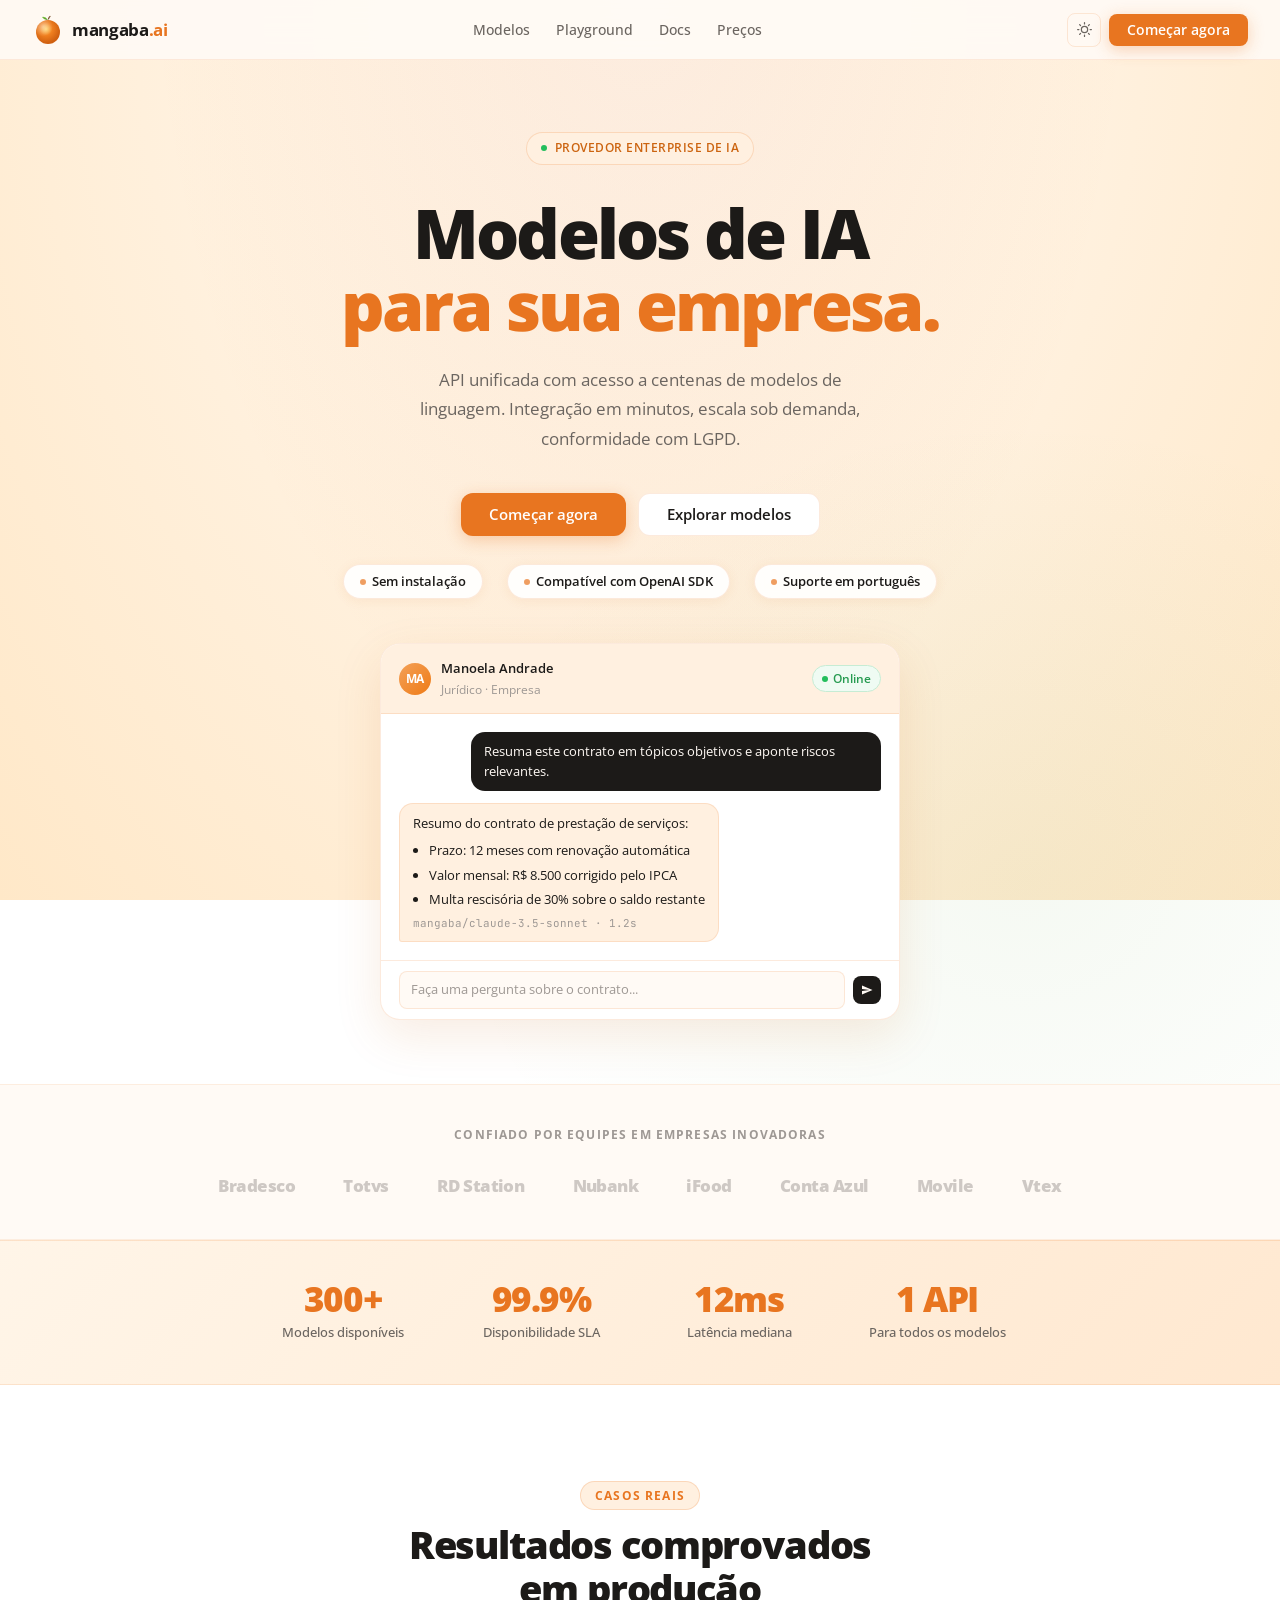
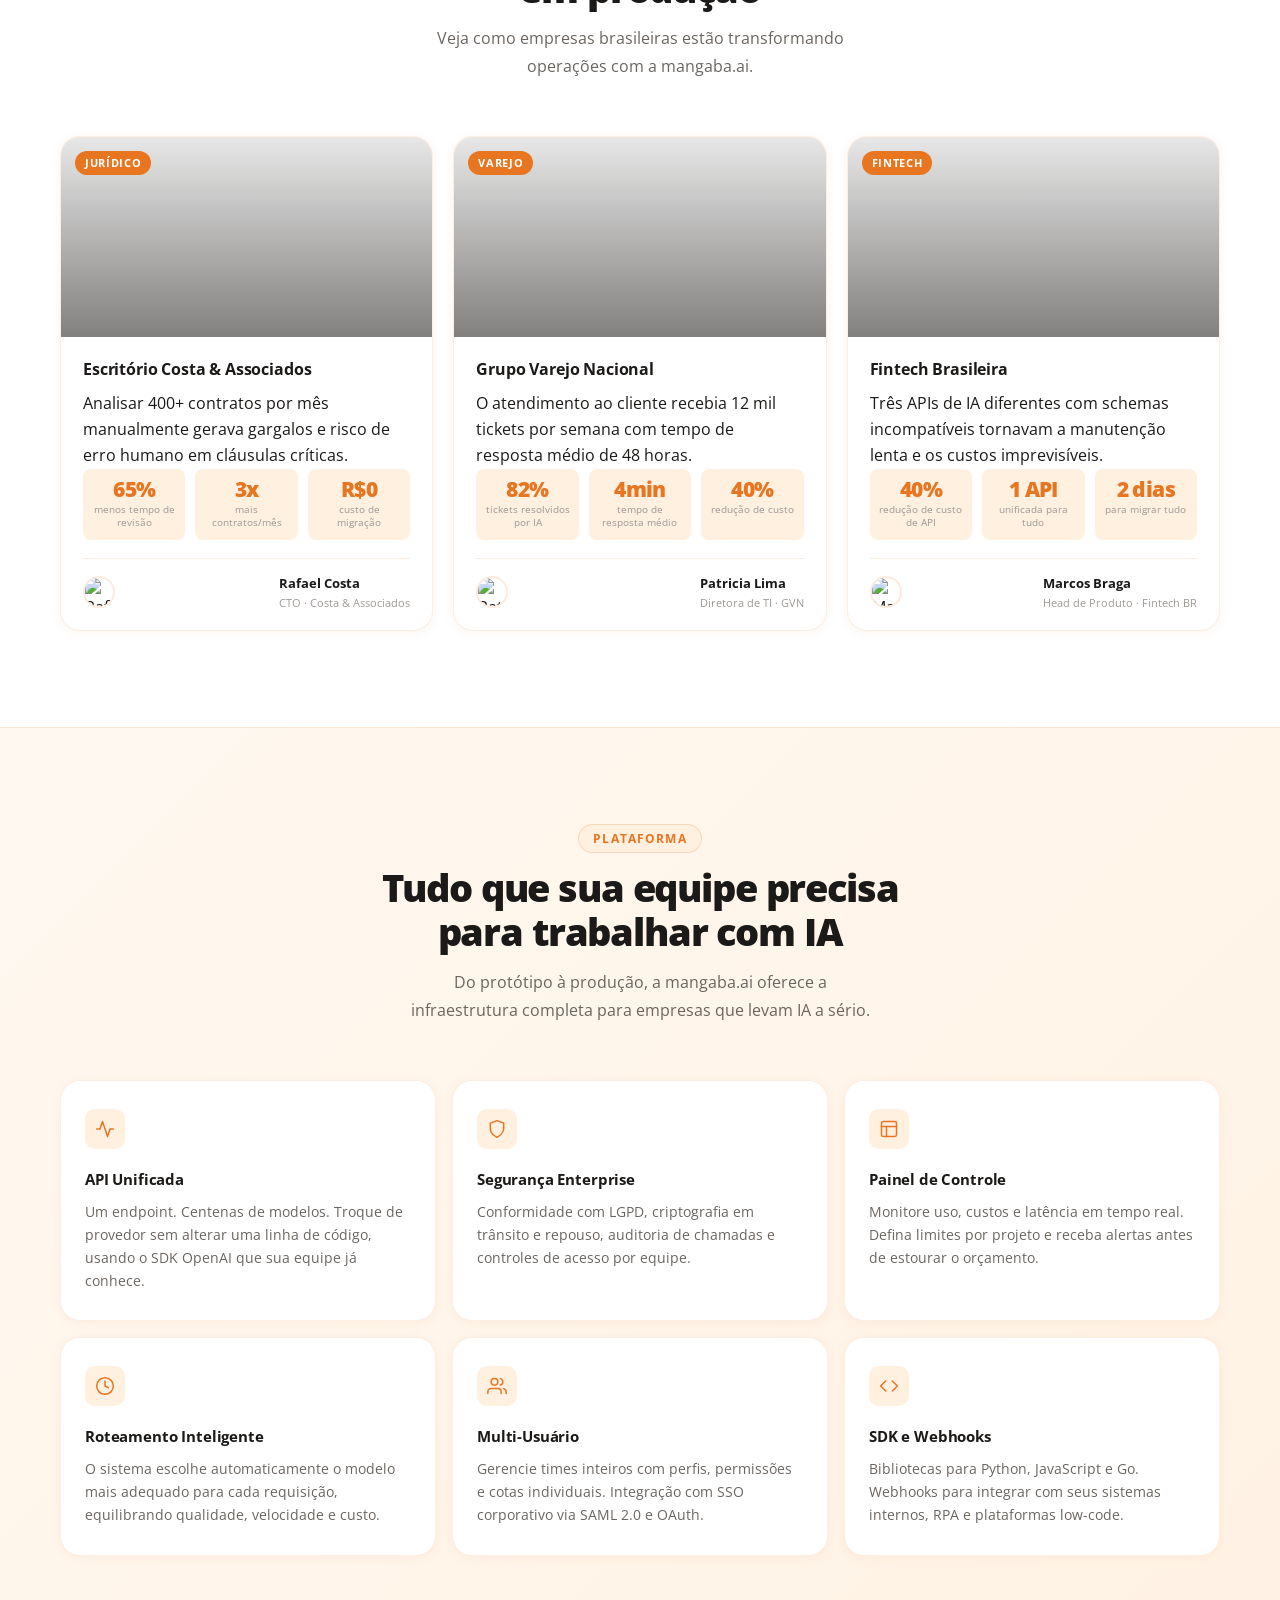
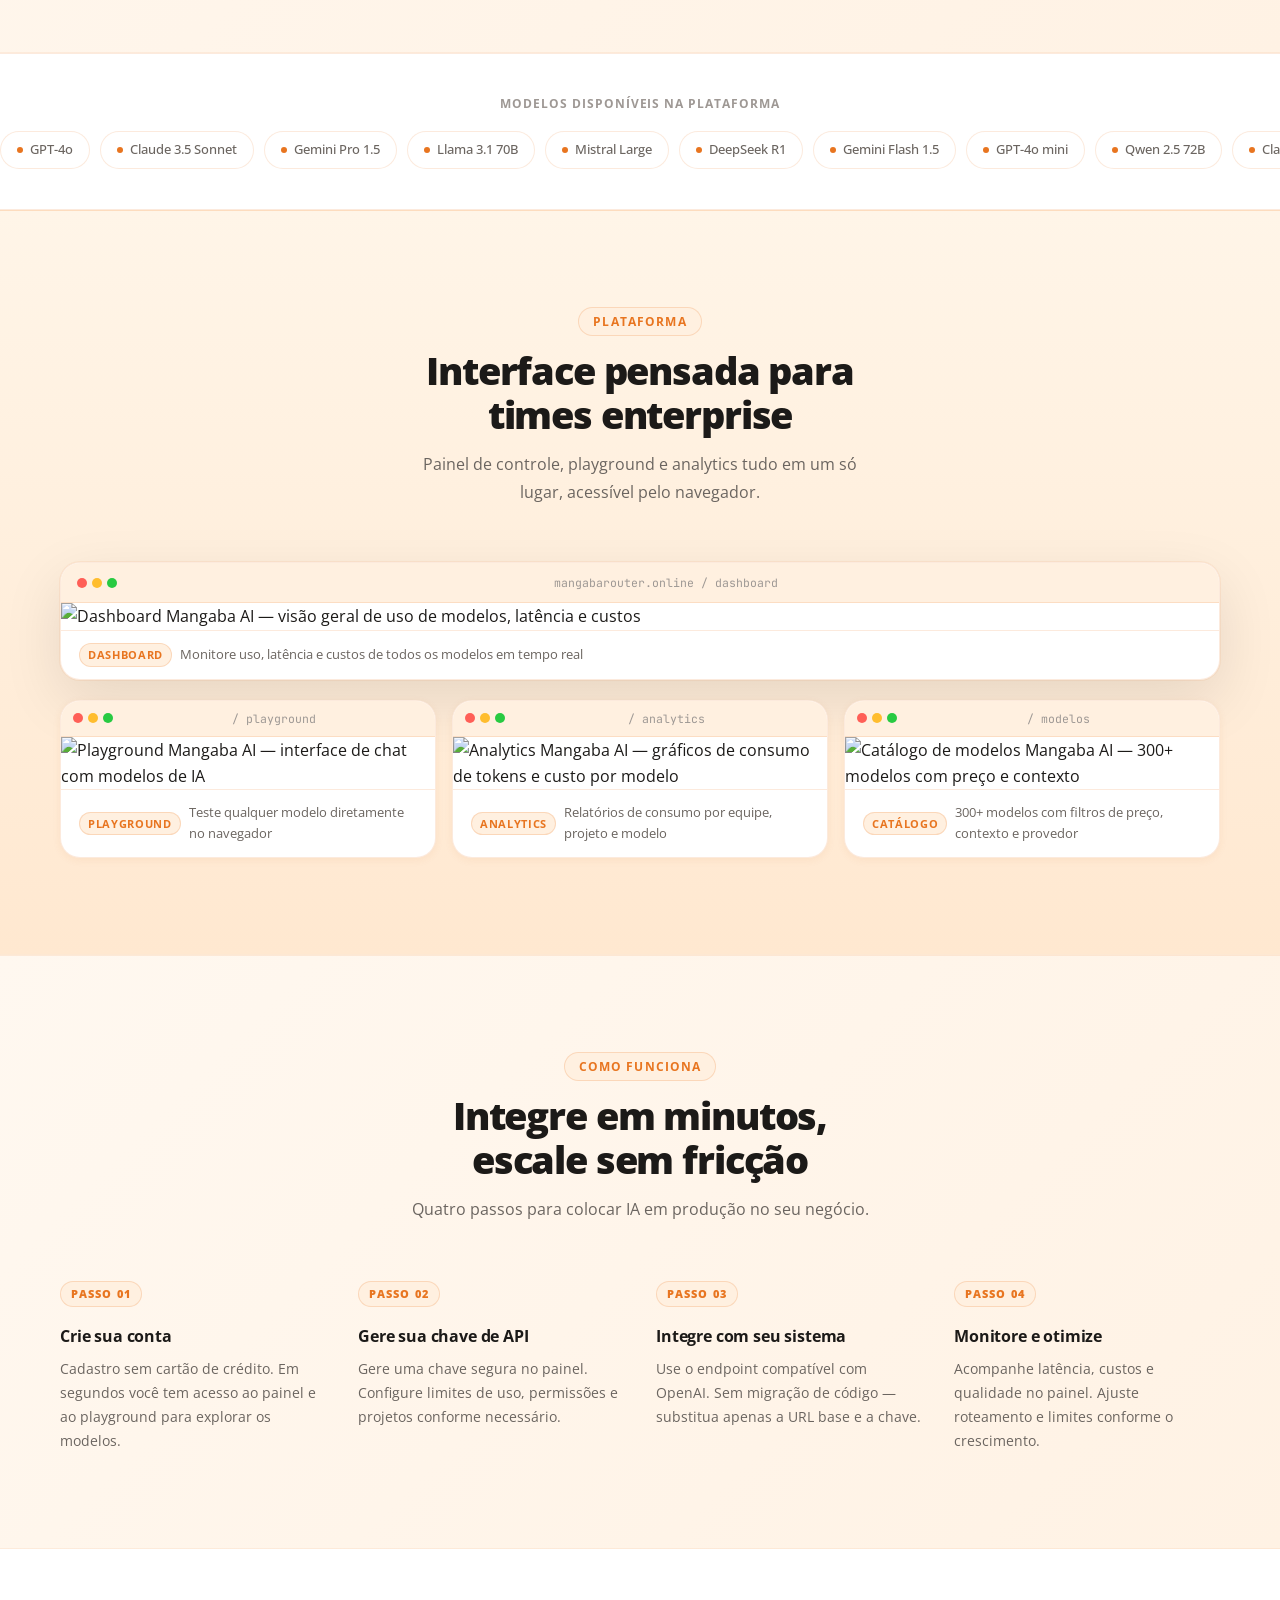
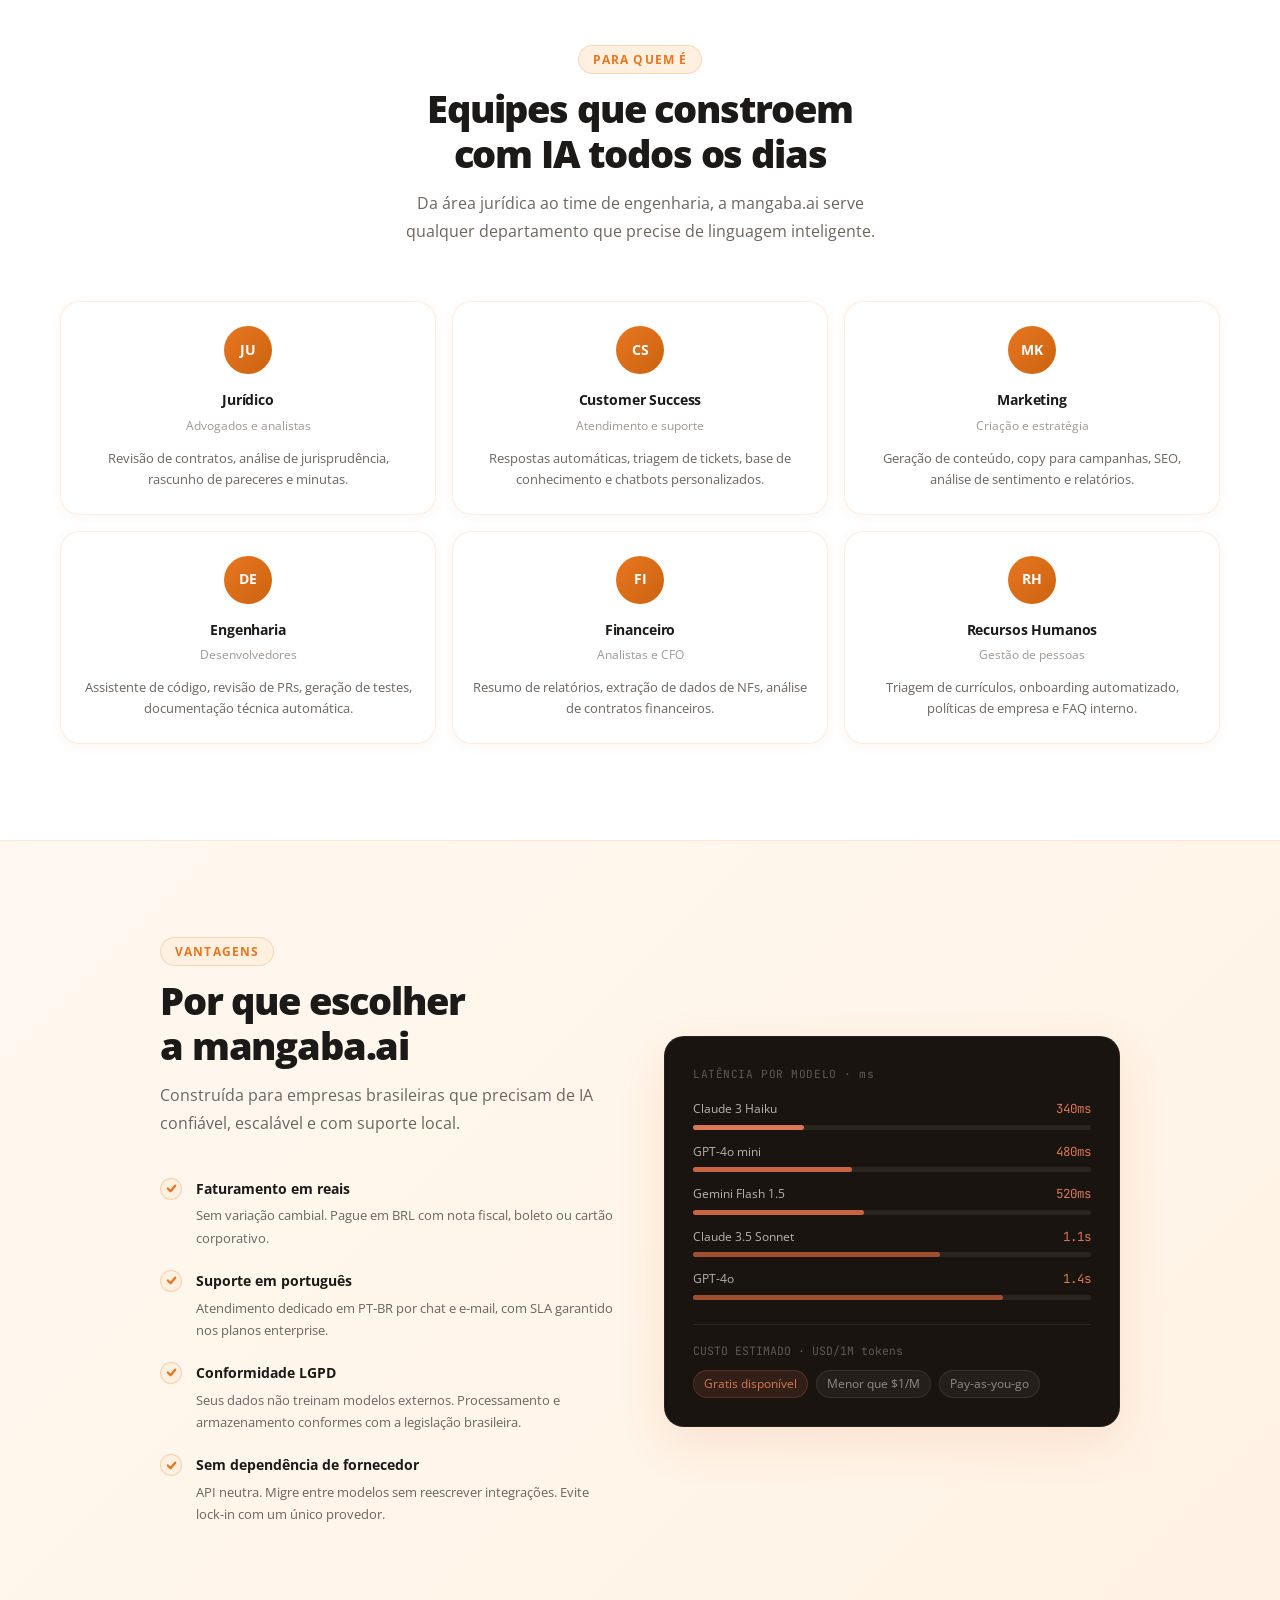
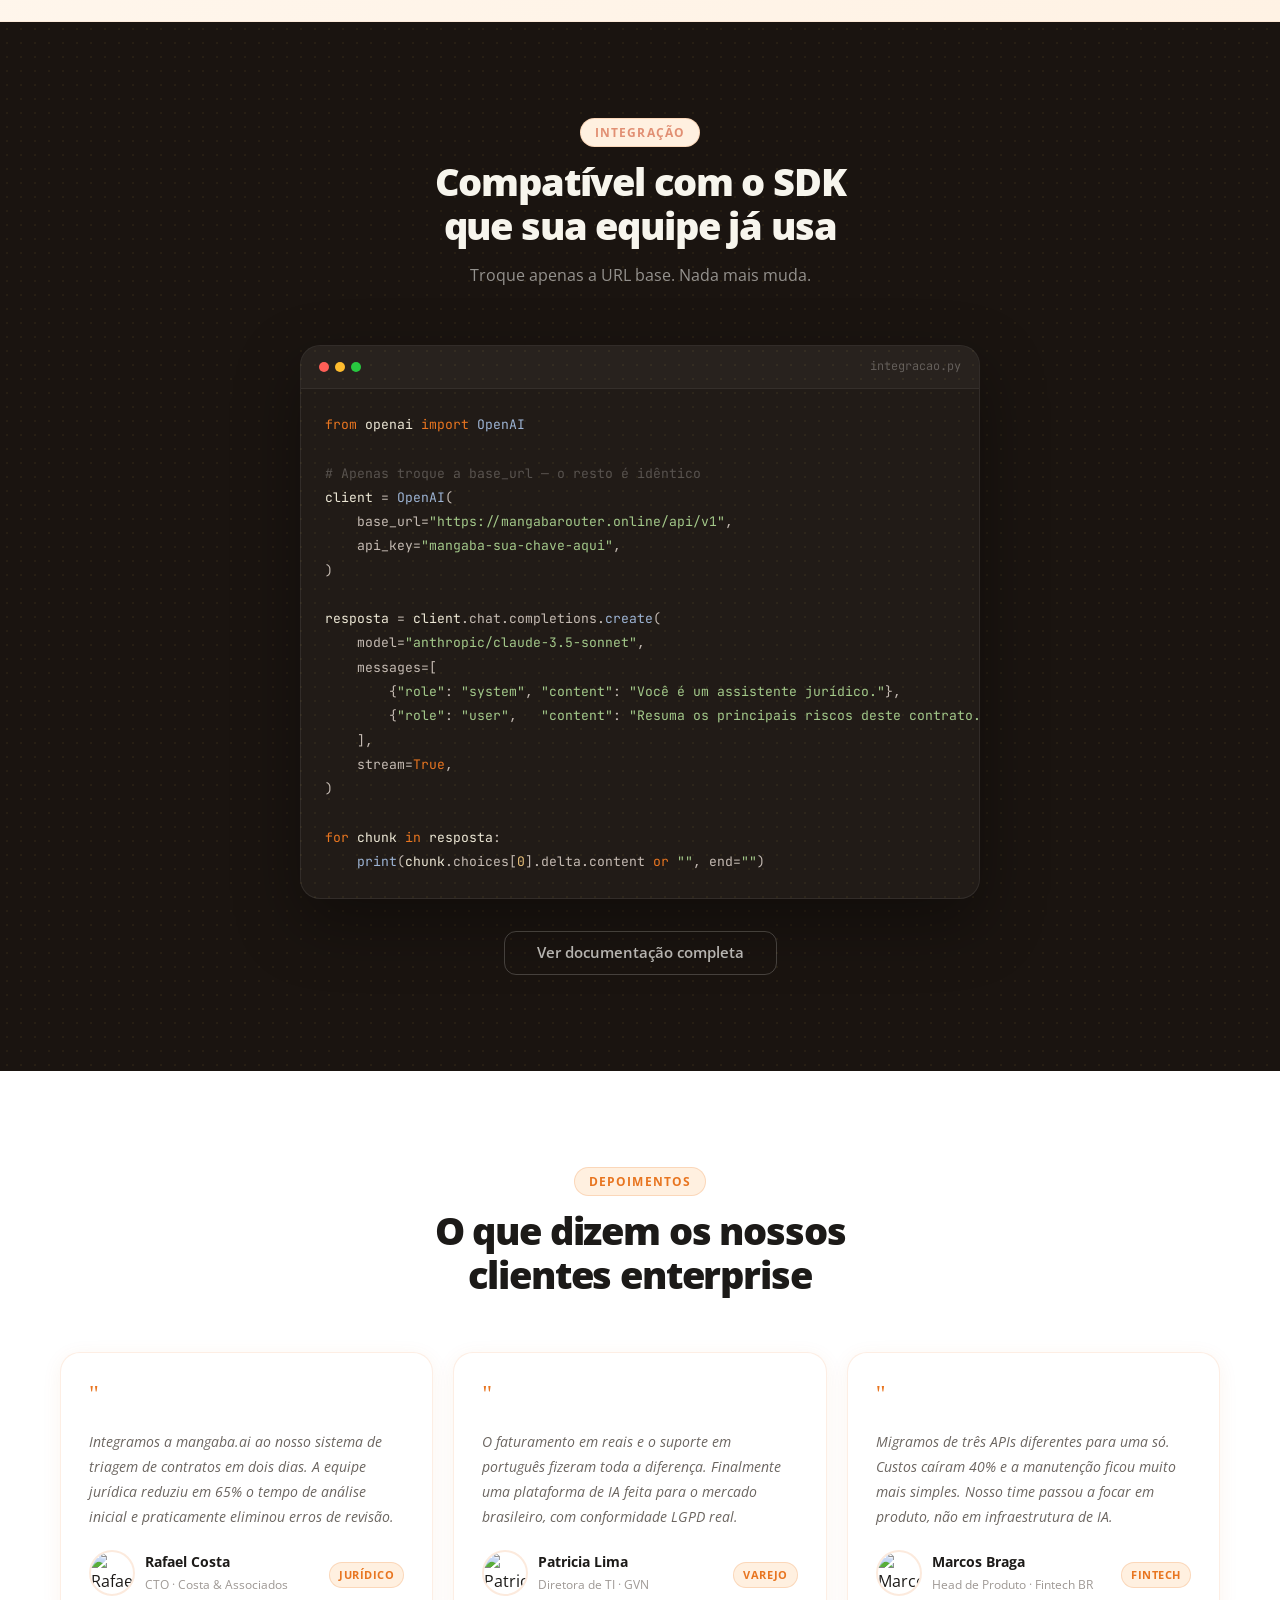
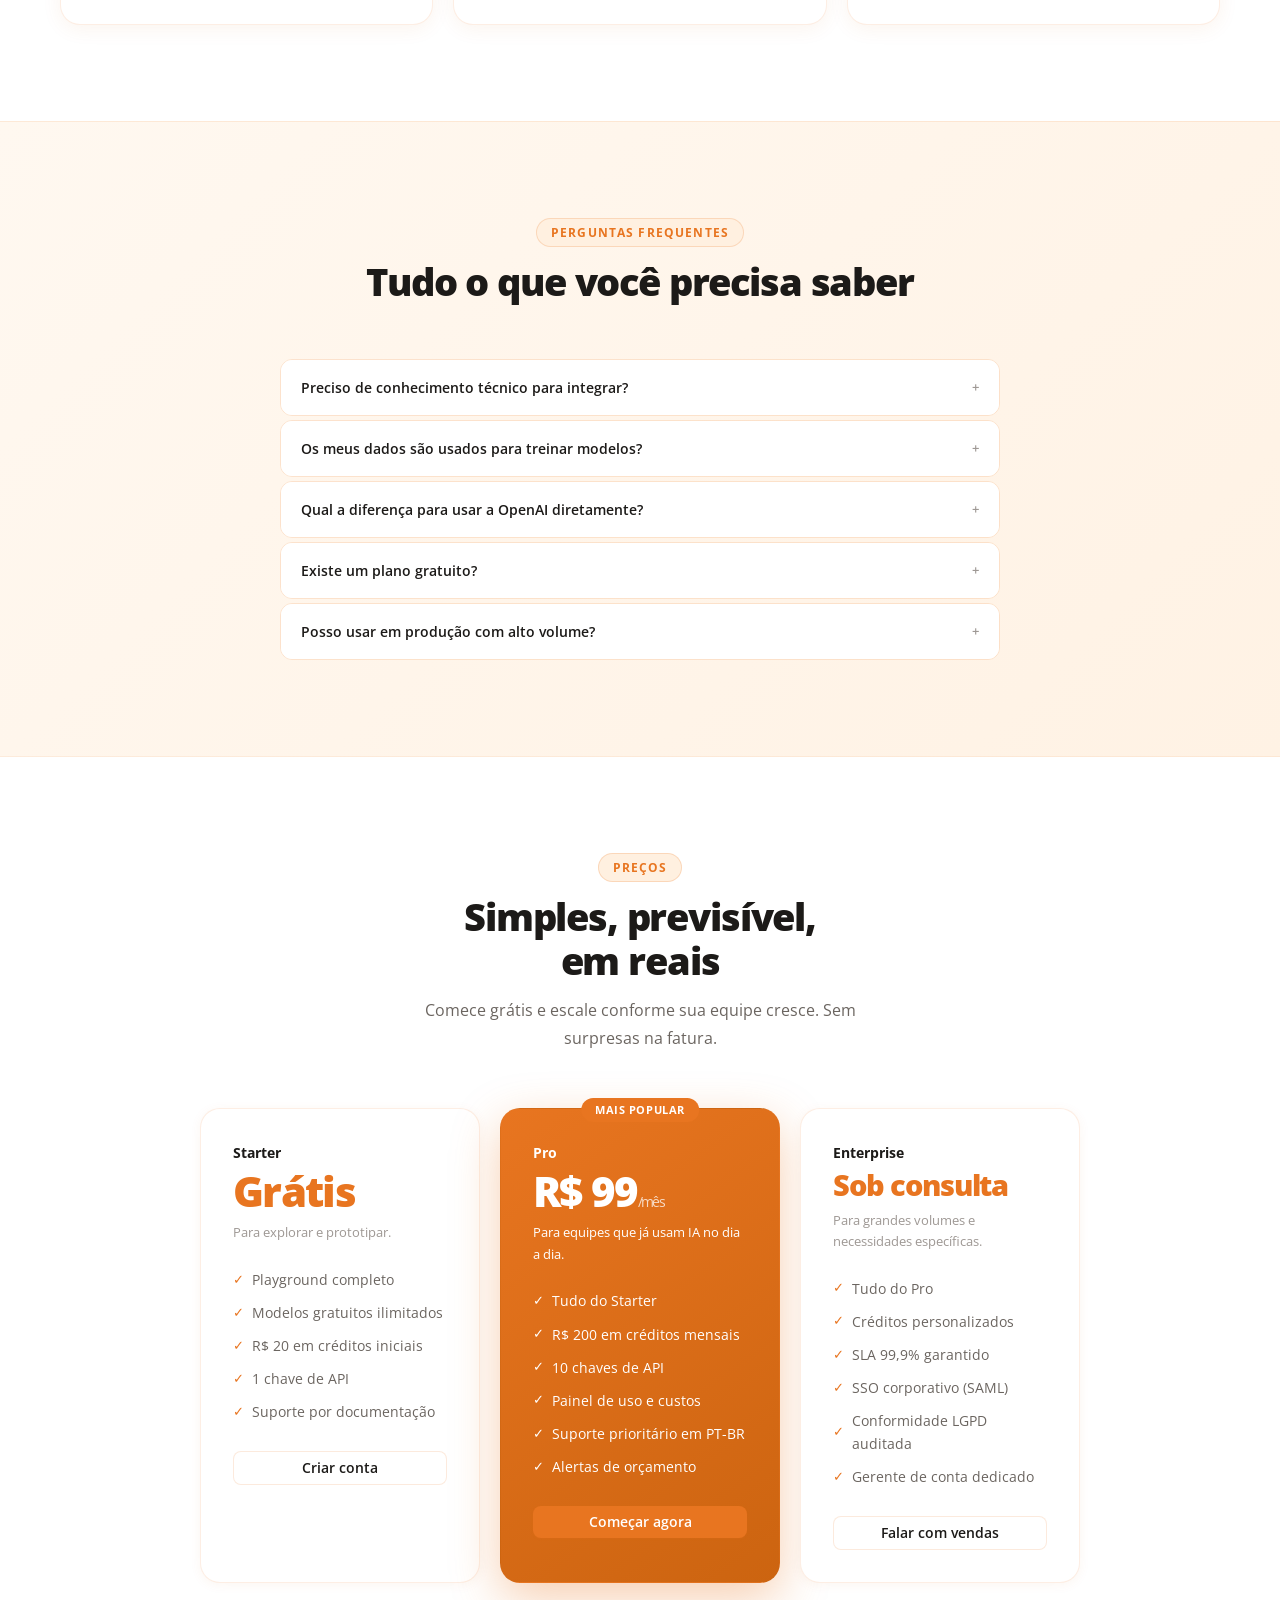
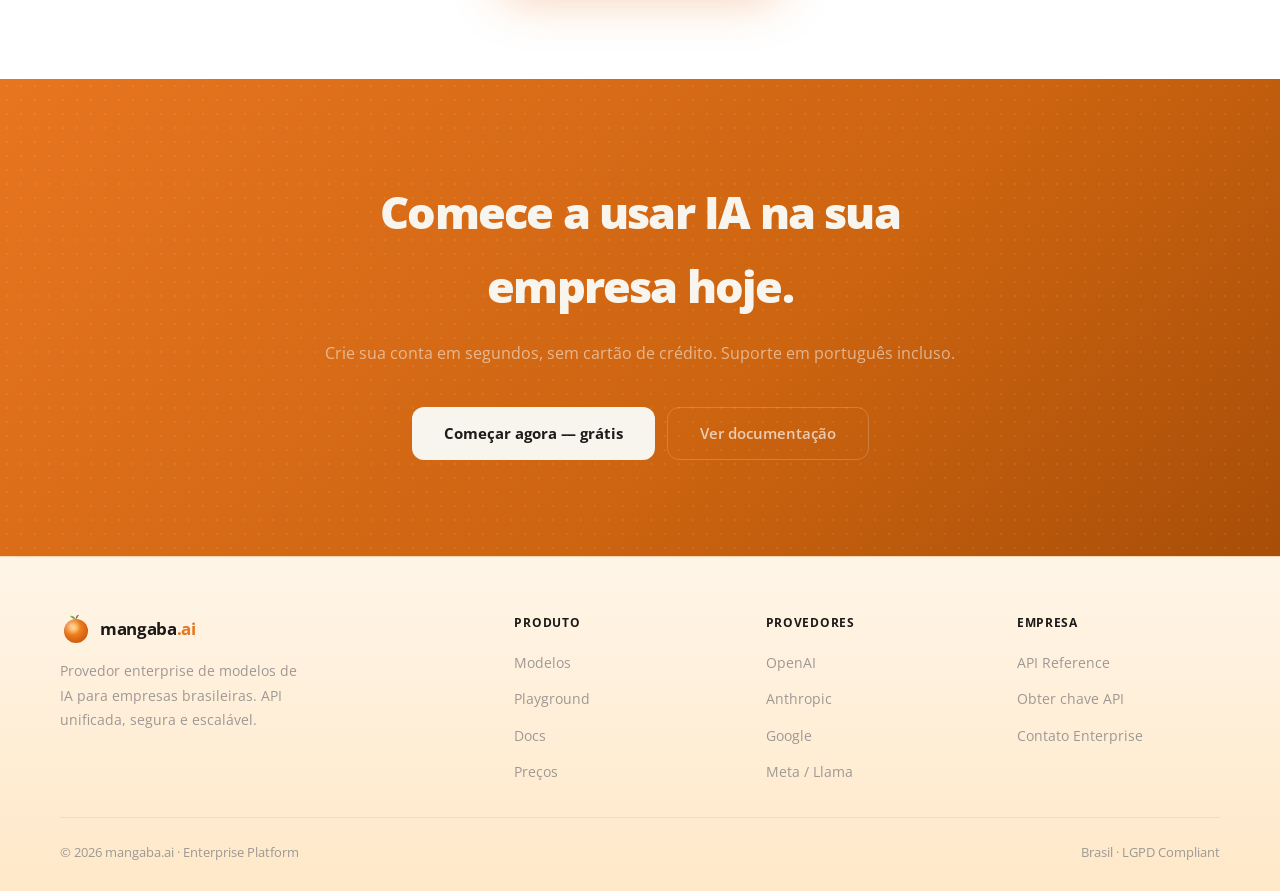
==== commit d06ad5c3: "feat: refatora visual completo fiel ao brand brief mangaba.ai Backgrounds - body: gradiente radial f" ====
--- a/index.html
+++ b/index.html
@@ -45,7 +45,7 @@
 <main>
 
 <!-- ── 1. HERO ── -->
-<section style="background:radial-gradient(ellipse at 50% -10%, rgba(217,119,87,0.07) 0%, transparent 60%)">
+<section class="hero-section-bg">
   <div class="hero">
     <div class="hero-eyebrow">
       <span class="dot"></span>
@@ -145,7 +145,7 @@
     <div class="section-header">
       <span class="section-label">Casos reais</span>
       <h2>Resultados comprovados<br>em produção</h2>
-      <p>Veja como empresas brasileiras estão transformando operações com a Mangaba AI.</p>
+      <p>Veja como empresas brasileiras estão transformando operações com a mangaba.ai.</p>
     </div>
     <div class="case-studies-grid">
 
@@ -255,7 +255,7 @@
     <div class="section-header">
       <span class="section-label">Plataforma</span>
       <h2>Tudo que sua equipe precisa<br>para trabalhar com IA</h2>
-      <p>Do protótipo à produção, a Mangaba AI oferece a infraestrutura completa para empresas que levam IA a sério.</p>
+      <p>Do protótipo à produção, a mangaba.ai oferece a infraestrutura completa para empresas que levam IA a sério.</p>
     </div>
     <div class="features-grid">
       <div class="feature-card">
@@ -460,7 +460,7 @@
     <div class="section-header">
       <span class="section-label">Para quem é</span>
       <h2>Equipes que constroem<br>com IA todos os dias</h2>
-      <p>Da área jurídica ao time de engenharia, a Mangaba AI serve qualquer departamento que precise de linguagem inteligente.</p>
+      <p>Da área jurídica ao time de engenharia, a mangaba.ai serve qualquer departamento que precise de linguagem inteligente.</p>
     </div>
     <div class="personas-grid">
       <div class="persona-card">
@@ -510,7 +510,7 @@
       <div>
         <div class="section-header" style="text-align:left;margin-bottom:40px">
           <span class="section-label">Vantagens</span>
-          <h2>Por que escolher<br>a Mangaba AI</h2>
+          <h2>Por que escolher<br>a mangaba.ai</h2>
           <p>Construída para empresas brasileiras que precisam de IA confiável, escalável e com suporte local.</p>
         </div>
         <div class="benefits-list">
@@ -631,7 +631,7 @@
 
       <div class="testimonial-card-rich">
         <div class="testimonial-quote">"</div>
-        <p class="testimonial-text-rich">Integramos a Mangaba AI ao nosso sistema de triagem de contratos em dois dias. A equipe jurídica reduziu em 65% o tempo de análise inicial e praticamente eliminou erros de revisão.</p>
+        <p class="testimonial-text-rich">Integramos a mangaba.ai ao nosso sistema de triagem de contratos em dois dias. A equipe jurídica reduziu em 65% o tempo de análise inicial e praticamente eliminou erros de revisão.</p>
         <div class="testimonial-author-rich">
           <img class="testimonial-photo" src="https://images.unsplash.com/photo-1560250097-0b93528c311a?w=100&h=100&fit=crop&q=80" alt="Rafael Costa">
           <div>
@@ -699,7 +699,7 @@
           Qual a diferença para usar a OpenAI diretamente?
           <span class="faq-icon">+</span>
         </button>
-        <div class="faq-answer">Com a Mangaba AI você acessa não só a OpenAI, mas também Anthropic, Google, Meta, Mistral e centenas de outros modelos pela mesma API. Além disso, faturamento em BRL, suporte em português e conformidade com LGPD.</div>
+        <div class="faq-answer">Com a mangaba.ai você acessa não só a OpenAI, mas também Anthropic, Google, Meta, Mistral e centenas de outros modelos pela mesma API. Além disso, faturamento em BRL, suporte em português e conformidade com LGPD.</div>
       </div>
       <div class="faq-item">
         <button class="faq-question" onclick="toggleFAQ(this)">
@@ -803,7 +803,7 @@
     <div class="footer-col"><h4>Empresa</h4><ul><li><a href="docs.html">API Reference</a></li><li><a href="https://openrouter.ai/keys" target="_blank" rel="noopener">Obter chave API</a></li><li><a href="mailto:enterprise@mangabarouter.online">Contato Enterprise</a></li></ul></div>
   </div>
   <div class="footer-bottom">
-    <span>© 2026 Mangaba AI · Enterprise Platform</span>
+    <span>© 2026 mangaba.ai · Enterprise Platform</span>
     <span>Brasil · LGPD Compliant</span>
   </div>
 </footer>
--- a/style.css
+++ b/style.css
@@ -5,31 +5,33 @@
 
 /* ── CSS TOKENS ── */
 :root {
-  --background:         hsl(36,60%,97%);    /* #FDFAF5 */
-  --background-subtle:  hsl(32,40%,93%);    /* #F5EDE0 */
-  --background-card:    hsl(0,0%,100%);
-  --foreground:         hsl(0,0%,11%);      /* #1C1C1C */
-  --foreground-muted:   hsl(0,0%,40%);      /* #666666 */
-  --foreground-faint:   hsl(0,0%,58%);      /* #949494 */
-
-  --primary:            hsl(28,87%,51%);    /* #E87520 */
-  --primary-hover:      hsl(28,84%,44%);    /* #CC6410 */
-  --primary-fg:         hsl(0,0%,100%);
-  --primary-subtle:     hsl(28,100%,95%);   /* #FFF0E0 */
-
-  --border:             hsl(32,25%,88%);    /* #E8DDD0 */
-  --border-subtle:      hsl(36,20%,93%);    /* #EDE8E0 */
-
-  --dark-bg:            hsl(20,7%,11%);     /* #1C1917 */
-  --dark-surface:       hsl(20,8%,15%);     /* #262422 */
+  --background:         #FFFAF5;
+  --background-warm:    #FFE8C8;
+  --background-subtle:  #FFF0E0;
+  --background-card:    #FFFFFF;
+  --foreground:         #1C1A18;
+  --foreground-muted:   #6B6560;
+  --foreground-faint:   #9E9894;
+
+  --primary:            #E87520;
+  --primary-hover:      #CC6410;
+  --primary-fg:         #FFFFFF;
+  --primary-subtle:     #FFF0E0;
+
+  --border:             rgba(232,117,32,0.15);
+  --border-subtle:      rgba(232,117,32,0.08);
+
+  --dark-bg:            #1A1410;
+  --dark-surface:       hsl(20,8%,15%);
   --dark-border:        hsla(0,0%,100%,0.07);
 
   --radius:    8px;
   --radius-lg: 12px;
   --radius-xl: 20px;
-  --shadow-sm: 0 1px 3px rgba(0,0,0,0.06);
-  --shadow:    0 4px 16px rgba(0,0,0,0.08);
-  --shadow-lg: 0 12px 40px rgba(0,0,0,0.10);
+  --shadow-sm: 0 2px 8px rgba(200,100,20,0.07);
+  --shadow:    0 6px 24px rgba(200,100,20,0.10);
+  --shadow-lg: 0 16px 48px rgba(200,100,20,0.12);
+  --shadow-orange: 0 4px 20px rgba(232,117,32,0.25);
   --transition: 0.18s ease;
 
   --font:      'Open Sans', ui-sans-serif, system-ui, sans-serif;
@@ -38,15 +40,15 @@
 
 /* Dark mode overrides */
 html.dark {
-  --background:         hsl(20,7%,11%);
+  --background:         #1A1410;
   --background-subtle:  hsl(20,8%,17%);
   --background-card:    hsl(20,7%,14%);
   --foreground:         hsl(48,38%,95%);
   --foreground-muted:   hsl(30,8%,62%);
   --foreground-faint:   hsl(30,6%,45%);
-  --border:             hsl(20,6%,22%);
+  --border:             rgba(232,117,32,0.2);
   --border-subtle:      hsl(20,5%,18%);
-  --primary-subtle:     hsla(28,87%,51%,0.15);
+  --primary-subtle:     rgba(232,117,32,0.15);
 }
 html.dark .navbar {
   background: rgba(28,25,23,0.92);
@@ -57,11 +59,11 @@
 }
 html.dark .stats-bar {
   background: hsl(20,8%,17%);
-  border-color: hsl(20,6%,22%);
+  border-color: rgba(232,117,32,0.15);
 }
 html.dark .footer {
   background: hsl(20,8%,17%);
-  border-color: hsl(20,6%,22%);
+  border-color: rgba(232,117,32,0.15);
 }
 html.dark .footer-bottom {
   border-color: hsl(20,6%,22%);
@@ -91,7 +93,8 @@
 html { scroll-behavior: smooth; }
 body {
   font-family: var(--font);
-  background: var(--background);
+  background: radial-gradient(ellipse at 50% 0%, #FFFAF5 0%, #FFE8C8 100%);
+  background-attachment: fixed;
   color: var(--foreground);
   line-height: 1.65;
   min-height: 100vh;
@@ -100,7 +103,10 @@
   -moz-osx-font-smoothing: grayscale;
 }
 html.dark body {
-  background: hsl(20,7%,11%);
+  background: #1A1410;
+  background-image: radial-gradient(circle, rgba(255,200,80,0.04) 1.5px, transparent 1.5px);
+  background-size: 14px 14px;
+  background-attachment: fixed;
   color: hsl(48,38%,95%);
 }
 a { color: var(--primary); text-decoration: none; transition: color var(--transition); }
@@ -117,9 +123,9 @@
 /* ── NAVBAR ── */
 .navbar {
   position: sticky; top: 0; z-index: 1000;
-  background: rgba(253,250,245,0.94);
-  backdrop-filter: blur(16px); -webkit-backdrop-filter: blur(16px);
-  border-bottom: 1px solid var(--border);
+  background: rgba(255,250,245,0.92);
+  backdrop-filter: blur(20px); -webkit-backdrop-filter: blur(20px);
+  border-bottom: 1px solid rgba(232,117,32,0.12);
   padding: 0 32px; height: 60px;
   display: flex; align-items: center; justify-content: space-between;
 }
@@ -159,20 +165,20 @@
   transition: all var(--transition); white-space: nowrap;
   cursor: pointer; text-decoration: none; line-height: 1;
 }
-/* Primary CTA: dark background / light text (brand brief spec) */
+/* Primary CTA: orange brand color */
 .btn-primary {
-  background: var(--foreground); color: var(--background);
-  box-shadow: var(--shadow-sm);
+  background: #E87520; color: #FFFFFF;
+  box-shadow: 0 4px 16px rgba(232,117,32,0.3);
 }
 .btn-primary:hover {
-  background: hsl(20,7%,20%); color: var(--background);
-  transform: translateY(-1px); box-shadow: var(--shadow);
+  background: #CC6410; color: #FFFFFF;
+  transform: translateY(-2px); box-shadow: 0 8px 24px rgba(232,117,32,0.4);
 }
 html.dark .btn-primary {
-  background: var(--foreground); color: var(--background);
+  background: #E87520; color: #FFFFFF;
 }
 html.dark .btn-primary:hover {
-  background: hsl(48,35%,90%);
+  background: #CC6410;
 }
 /* Accent button: coral */
 .btn-accent {
@@ -258,11 +264,17 @@
 }
 .hero-proof-item {
   display: flex; align-items: center; gap: 6px;
-  font-size: 0.8rem; color: var(--foreground-faint); font-weight: 500;
+  font-size: 0.8rem; color: #1C1A18; font-weight: 600;
+  background: rgba(255,255,255,0.9);
+  border: 1px solid rgba(232,117,32,0.15);
+  border-radius: 50px;
+  padding: 6px 16px;
+  box-shadow: 0 2px 12px rgba(200,100,20,0.08);
+  backdrop-filter: blur(4px);
 }
 .hero-proof-item::before {
   content: ''; display: inline-block; width: 6px; height: 6px;
-  border-radius: 50%; background: var(--primary); opacity: 0.6; flex-shrink: 0;
+  border-radius: 50%; background: var(--primary); opacity: 0.7; flex-shrink: 0;
 }
 
 /* Chat preview card */
@@ -338,8 +350,8 @@
 
 /* ── STATS BAR ── */
 .stats-bar {
-  border-top: 1px solid var(--border); border-bottom: 1px solid var(--border);
-  background: var(--background-subtle); padding: 40px 24px;
+  border-top: 1px solid rgba(232,117,32,0.15); border-bottom: 1px solid rgba(232,117,32,0.15);
+  background: linear-gradient(135deg, #FFF5E8, #FFE8D0); padding: 40px 24px;
 }
 .stats-grid {
   display: grid; grid-template-columns: repeat(auto-fit, minmax(160px, 1fr));
@@ -354,12 +366,13 @@
 /* ── SECTIONS ── */
 .section { padding: 96px 24px; }
 .section-alt {
-  background: var(--background-subtle);
-  border-top: 1px solid var(--border);
-  border-bottom: 1px solid var(--border);
+  background: linear-gradient(135deg, #FFF8F0 0%, #FFF2E4 100%);
+  border-top: 1px solid rgba(232,117,32,0.1);
+  border-bottom: 1px solid rgba(232,117,32,0.1);
 }
 html.dark .section-alt {
   background: hsl(20,8%,17%);
+  border-color: rgba(232,117,32,0.12);
 }
 /* Explicit dark-mode card backgrounds (bypasses transition: all CSS var issue) */
 html.dark .feature-card,
@@ -395,19 +408,32 @@
   color: hsl(30,8%,62%);
 }
 .section-dark {
-  background: hsl(20,7%,11%); color: hsl(48,38%,95%);
+  background: #1A1410;
+  background-image: radial-gradient(circle, rgba(255,200,80,0.06) 1.5px, transparent 1.5px);
+  background-size: 14px 14px;
+  color: hsl(48,38%,95%);
 }
 html.dark .section-dark {
-  background: hsl(20,9%,7%); /* darker than dark-mode page bg for contrast */
-  border-top: 1px solid var(--border);
-  border-bottom: 1px solid var(--border);
+  background: hsl(20,9%,7%);
+  background-image: radial-gradient(circle, rgba(255,200,80,0.06) 1.5px, transparent 1.5px);
+  background-size: 14px 14px;
+  border-top: 1px solid rgba(232,117,32,0.12);
+  border-bottom: 1px solid rgba(232,117,32,0.12);
 }
 .container { max-width: 1160px; margin: 0 auto; }
 .section-header { text-align: center; margin-bottom: 56px; }
 .section-label {
-  font-size: 0.72rem; font-weight: 700; letter-spacing: 0.1em;
-  text-transform: uppercase; color: var(--primary); margin-bottom: 12px;
-  display: block;
+  color: #E87520;
+  background: #FFF0E0;
+  border: 1px solid rgba(232,117,32,0.2);
+  border-radius: 50px;
+  padding: 4px 14px;
+  font-size: 0.72rem;
+  font-weight: 700;
+  text-transform: uppercase;
+  letter-spacing: 0.1em;
+  display: inline-block;
+  margin-bottom: 12px;
 }
 .section-header h2 {
   font-size: clamp(1.7rem, 3.5vw, 2.4rem); font-weight: 800;
@@ -424,14 +450,14 @@
 /* ── FEATURES ── */
 .features-grid { display: grid; grid-template-columns: repeat(3, 1fr); gap: 16px; }
 .feature-card {
-  background: var(--background-card); border: 1px solid var(--border);
-  border-radius: var(--radius-lg); padding: 28px 24px;
+  background: #FFFFFF; border: 1px solid rgba(232,117,32,0.12);
+  border-radius: 20px; padding: 28px 24px;
   transition: border-color var(--transition), box-shadow var(--transition), transform var(--transition);
-  box-shadow: var(--shadow-sm);
+  box-shadow: 0 2px 12px rgba(200,100,20,0.06);
 }
 .feature-card:hover {
-  border-color: var(--primary); transform: translateY(-2px);
-  box-shadow: 0 4px 20px rgba(232,117,32,0.1);
+  border-color: rgba(232,117,32,0.35); transform: translateY(-3px);
+  box-shadow: 0 8px 32px rgba(232,117,32,0.12);
 }
 .feature-icon {
   width: 40px; height: 40px; border-radius: 10px;
@@ -475,14 +501,14 @@
 /* ── PERSONAS ── */
 .personas-grid { display: grid; grid-template-columns: repeat(3, 1fr); gap: 16px; }
 .persona-card {
-  background: var(--background-card); border: 1px solid var(--border);
-  border-radius: var(--radius-lg); padding: 24px 20px;
+  background: #FFFFFF; border: 1px solid rgba(232,117,32,0.12);
+  border-radius: 20px; padding: 24px 20px;
   transition: border-color var(--transition), box-shadow var(--transition), transform var(--transition);
-  box-shadow: var(--shadow-sm); text-align: center;
+  box-shadow: 0 2px 12px rgba(200,100,20,0.06); text-align: center;
 }
 .persona-card:hover {
-  border-color: var(--primary); transform: translateY(-2px);
-  box-shadow: 0 4px 16px rgba(232,117,32,0.1);
+  border-color: rgba(232,117,32,0.35); transform: translateY(-3px);
+  box-shadow: 0 8px 32px rgba(232,117,32,0.12);
 }
 .persona-avatar {
   width: 48px; height: 48px; border-radius: 50%; margin: 0 auto 14px;
@@ -544,11 +570,11 @@
 /* ── TESTIMONIALS ── */
 .testimonials-grid { display: grid; grid-template-columns: repeat(auto-fit, minmax(280px, 1fr)); gap: 16px; }
 .testimonial-card {
-  background: var(--background-card); border: 1px solid var(--border);
-  border-radius: var(--radius-lg); padding: 24px; box-shadow: var(--shadow-sm);
+  background: #FFFFFF; border: 1px solid rgba(232,117,32,0.12);
+  border-radius: 20px; padding: 24px; box-shadow: 0 4px 20px rgba(200,100,20,0.07);
   transition: border-color var(--transition), transform var(--transition);
 }
-.testimonial-card:hover { border-color: var(--primary); transform: translateY(-2px); }
+.testimonial-card:hover { border-color: rgba(232,117,32,0.35); transform: translateY(-2px); }
 .testimonial-text { font-size: 0.9rem; color: var(--foreground-muted); line-height: 1.75; margin-bottom: 18px; font-style: italic; }
 .testimonial-author { display: flex; align-items: center; gap: 10px; }
 .testimonial-avatar {
@@ -574,6 +600,8 @@
 html.dark .faq-question:hover { background: hsl(20,9%,20%); }
 .faq-icon { font-size: 0.8rem; color: var(--foreground-faint); transition: transform var(--transition); flex-shrink: 0; }
 .faq-item.open .faq-icon { transform: rotate(45deg); color: var(--primary); }
+.faq-item.open .faq-question { color: #E87520; }
+.faq-item.open { border-color: rgba(232,117,32,0.3); }
 .faq-answer {
   max-height: 0; overflow: hidden; transition: max-height 0.3s ease, padding 0.3s ease;
   background: var(--background-card); padding: 0 20px;
@@ -587,15 +615,24 @@
   gap: 20px; max-width: 880px; margin: 0 auto;
 }
 .price-card {
-  background: var(--background-card); border: 1px solid var(--border);
+  background: #FFFFFF; border: 1px solid rgba(232,117,32,0.12);
   border-radius: var(--radius-xl); padding: 32px;
   transition: border-color var(--transition), box-shadow var(--transition), transform var(--transition);
-  box-shadow: var(--shadow-sm); position: relative;
+  box-shadow: 0 2px 12px rgba(200,100,20,0.06); position: relative;
 }
 .price-card.featured {
-  border-color: var(--primary);
-  box-shadow: 0 0 0 1px var(--primary), var(--shadow);
-}
+  background: linear-gradient(145deg, #E87520 0%, #CC6410 100%);
+  border-color: transparent;
+  box-shadow: 0 16px 48px rgba(232,117,32,0.35);
+}
+.price-card.featured .price-name,
+.price-card.featured .price-val,
+.price-card.featured .price-desc,
+.price-card.featured .price-features li {
+  color: #FFFFFF;
+}
+.price-card.featured .price-val small { color: rgba(255,255,255,0.75); }
+.price-card.featured .price-features li::before { color: #FFFFFF; }
 .price-badge {
   position: absolute; top: -11px; left: 50%; transform: translateX(-50%);
   background: var(--primary); color: #fff; font-size: 0.68rem; font-weight: 700;
@@ -614,11 +651,20 @@
 
 /* ── CTA SECTION ── */
 .cta-section {
-  background: hsl(20,7%,11%); padding: 96px 24px; text-align: center;
+  background: linear-gradient(135deg, #E87520 0%, #CC6410 60%, #A84E08 100%);
+  padding: 96px 24px; text-align: center;
+  position: relative; overflow: hidden;
+}
+.cta-section::before {
+  content: '';
+  position: absolute; inset: 0;
+  background-image: radial-gradient(circle, rgba(255,255,255,0.08) 1.5px, transparent 1.5px);
+  background-size: 14px 14px;
+  pointer-events: none;
 }
 html.dark .cta-section {
-  background: hsl(20,9%,7%);
-  border-top: 1px solid var(--border);
+  background: linear-gradient(135deg, #CC6410 0%, #A84E08 100%);
+  border-top: 1px solid rgba(232,117,32,0.2);
 }
 .cta-section h2 {
   font-size: clamp(1.9rem, 4vw, 2.8rem); font-weight: 800;
@@ -827,7 +873,7 @@
 @keyframes slideIn { from { opacity: 0; transform: translateX(16px); } to { opacity: 1; transform: translateX(0); } }
 
 /* ── FOOTER ── */
-.footer { background: var(--background-subtle); border-top: 1px solid var(--border); padding: 56px 24px 28px; }
+.footer { background: linear-gradient(180deg, #FFF5E8 0%, #FFE8C8 100%); border-top: 1px solid rgba(232,117,32,0.15); padding: 56px 24px 28px; }
 .footer-grid { display: grid; grid-template-columns: 2fr 1fr 1fr 1fr; gap: 48px; max-width: 1160px; margin: 0 auto; }
 .footer-brand { display: flex; flex-direction: column; }
 .footer-brand p { color: var(--foreground-faint); font-size: 0.875rem; margin-top: 14px; max-width: 240px; line-height: 1.75; }
@@ -840,8 +886,9 @@
 
 /* ── LOGOS BAR ── */
 .logos-section {
-  padding: 40px 24px; border-top: 1px solid var(--border);
-  border-bottom: 1px solid var(--border);
+  padding: 40px 24px; border-top: 1px solid rgba(232,117,32,0.1);
+  border-bottom: 1px solid rgba(232,117,32,0.1);
+  background: #FFFAF5;
 }
 .logos-label {
   text-align: center; font-size: 0.72rem; font-weight: 700; letter-spacing: 0.1em;
@@ -865,13 +912,13 @@
   display: grid; grid-template-columns: repeat(3, 1fr); gap: 20px;
 }
 .case-card {
-  background: var(--background-card); border: 1px solid var(--border);
+  background: #FFFFFF; border: 1px solid rgba(232,117,32,0.12);
   border-radius: var(--radius-xl); overflow: hidden;
   transition: border-color var(--transition), box-shadow var(--transition), transform var(--transition);
-  box-shadow: var(--shadow-sm);
+  box-shadow: 0 2px 12px rgba(200,100,20,0.06);
 }
 .case-card:hover {
-  border-color: var(--primary); transform: translateY(-3px);
+  border-color: rgba(232,117,32,0.35); transform: translateY(-3px);
   box-shadow: 0 8px 32px rgba(232,117,32,0.12);
 }
 .case-cover {
@@ -924,8 +971,24 @@
 html.dark .case-card { background: hsl(20,7%,14%); border-color: hsl(20,6%,22%); }
 html.dark .case-metric { background: hsl(20,8%,17%); }
 
+/* ── DOTTED BACKGROUND UTILITY ── */
+.dotted-bg {
+  background-image: radial-gradient(circle, rgba(232,117,32,0.15) 1px, transparent 1px);
+  background-size: 14px 14px;
+}
+.dark-dotted-bg {
+  background-image: radial-gradient(circle, rgba(255,200,80,0.08) 1.5px, transparent 1.5px);
+  background-size: 14px 14px;
+}
+
+/* ── HERO SECTION GRADIENT ── */
+.hero-section-bg {
+  background: radial-gradient(ellipse at 50% -20%, rgba(232,117,32,0.12) 0%, transparent 55%),
+              radial-gradient(ellipse at 80% 80%, rgba(90,158,47,0.06) 0%, transparent 40%);
+}
+
 /* ── VIDEO SECTION ── */
-.video-section { padding: 96px 24px; background: var(--background-subtle); border-top: 1px solid var(--border); border-bottom: 1px solid var(--border); }
+.video-section { padding: 96px 24px; background: linear-gradient(135deg, #FFF8F0 0%, #FFF2E4 100%); border-top: 1px solid rgba(232,117,32,0.1); border-bottom: 1px solid rgba(232,117,32,0.1); }
 .video-player-wrap {
   position: relative; max-width: 840px; margin: 0 auto;
   border-radius: var(--radius-xl); overflow: hidden;
@@ -984,13 +1047,13 @@
   display: grid; grid-template-columns: repeat(3, 1fr); gap: 20px;
 }
 .testimonial-card-rich {
-  background: var(--background-card); border: 1px solid var(--border);
+  background: #FFFFFF; border: 1px solid rgba(232,117,32,0.12);
   border-radius: var(--radius-xl); padding: 28px;
-  box-shadow: var(--shadow-sm);
+  box-shadow: 0 4px 20px rgba(200,100,20,0.07);
   display: flex; flex-direction: column; gap: 20px;
   transition: border-color var(--transition), box-shadow var(--transition);
 }
-.testimonial-card-rich:hover { border-color: var(--primary); box-shadow: 0 4px 24px rgba(232,117,32,0.1); }
+.testimonial-card-rich:hover { border-color: rgba(232,117,32,0.35); box-shadow: 0 4px 24px rgba(232,117,32,0.1); }
 html.dark .testimonial-card-rich { background: hsl(20,7%,14%); border-color: hsl(20,6%,22%); }
 .testimonial-quote {
   font-size: 1.5rem; color: var(--primary); line-height: 1; margin-bottom: 4px; font-family: Georgia, serif;
@@ -1013,7 +1076,7 @@
 }
 
 /* ── APP SCREENSHOTS ── */
-.screenshots-section { background: var(--background-subtle); border-top: 1px solid var(--border); border-bottom: 1px solid var(--border); }
+.screenshots-section { background: linear-gradient(180deg, #FFF5E8 0%, #FFE8D0 100%); border-top: 1px solid rgba(232,117,32,0.1); border-bottom: 1px solid rgba(232,117,32,0.1); }
 
 .screenshot-main {
   border: 1px solid var(--border); border-radius: var(--radius-xl); overflow: hidden;
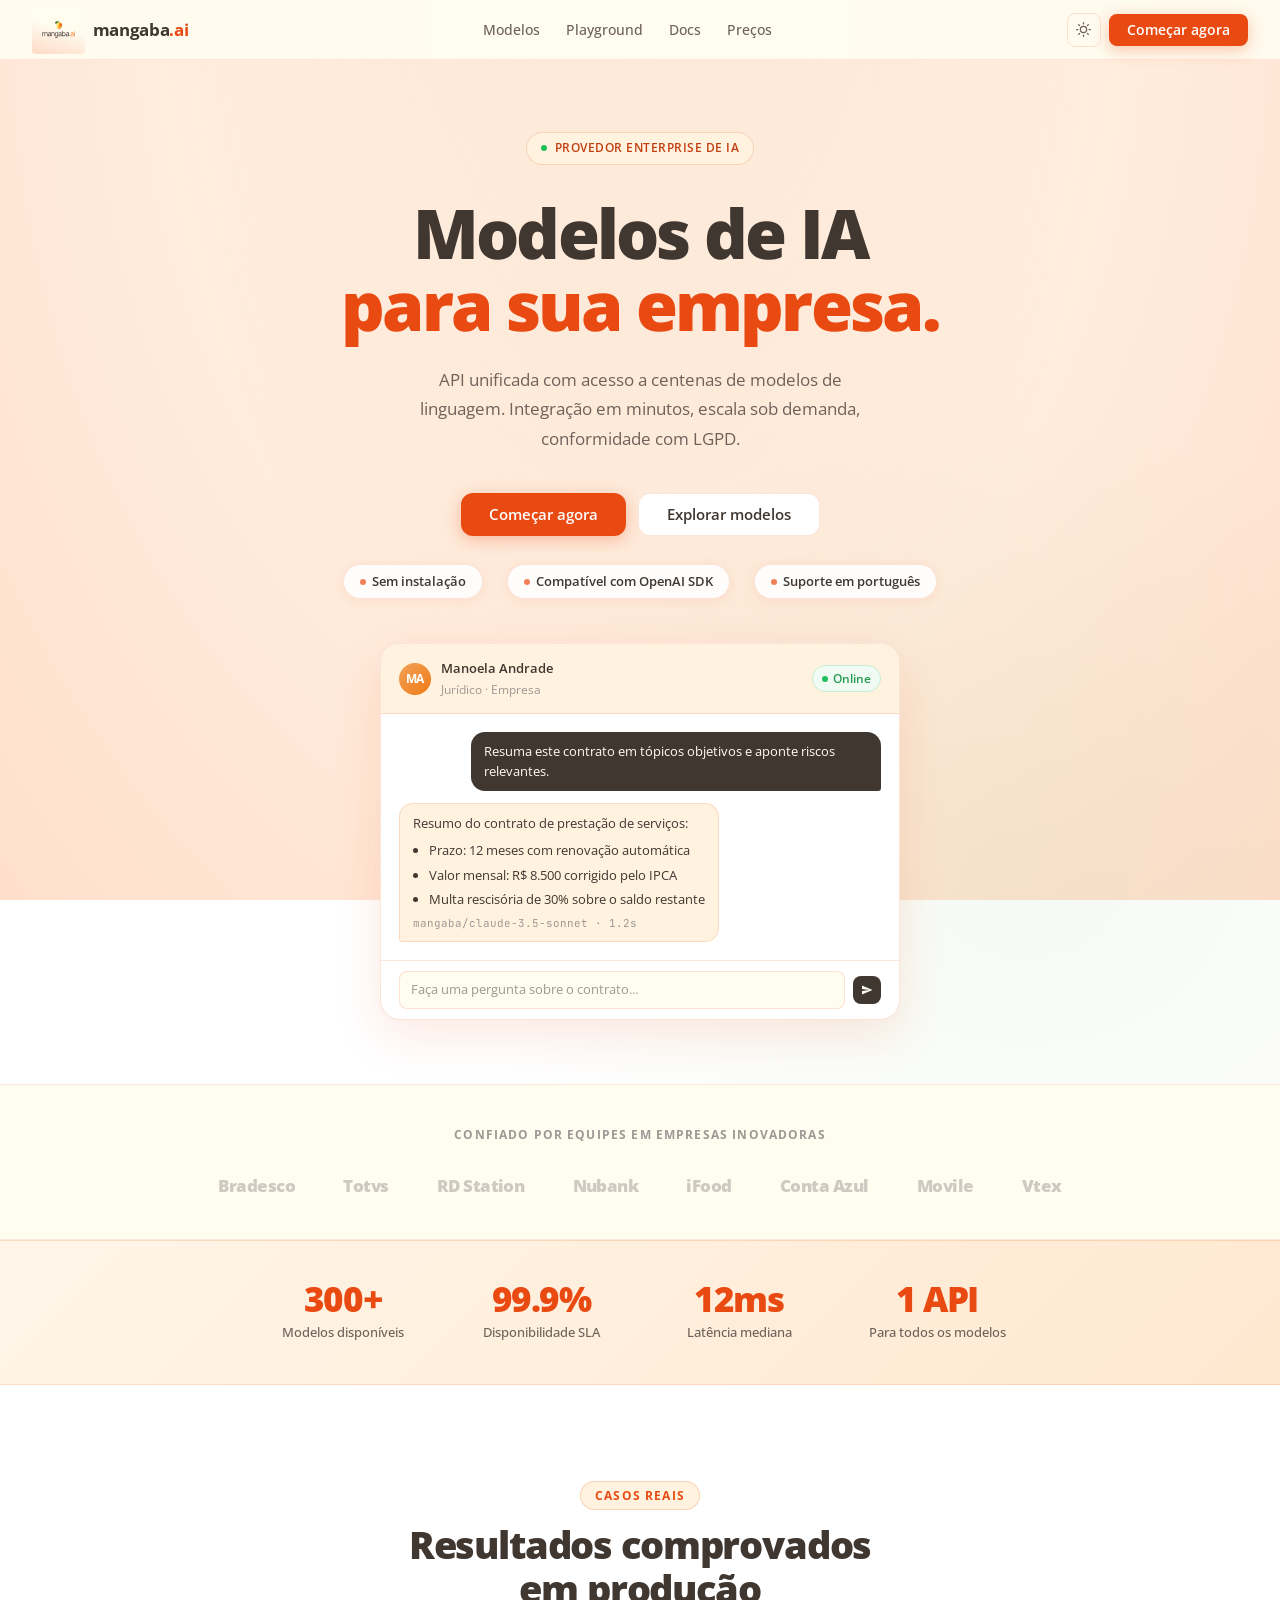
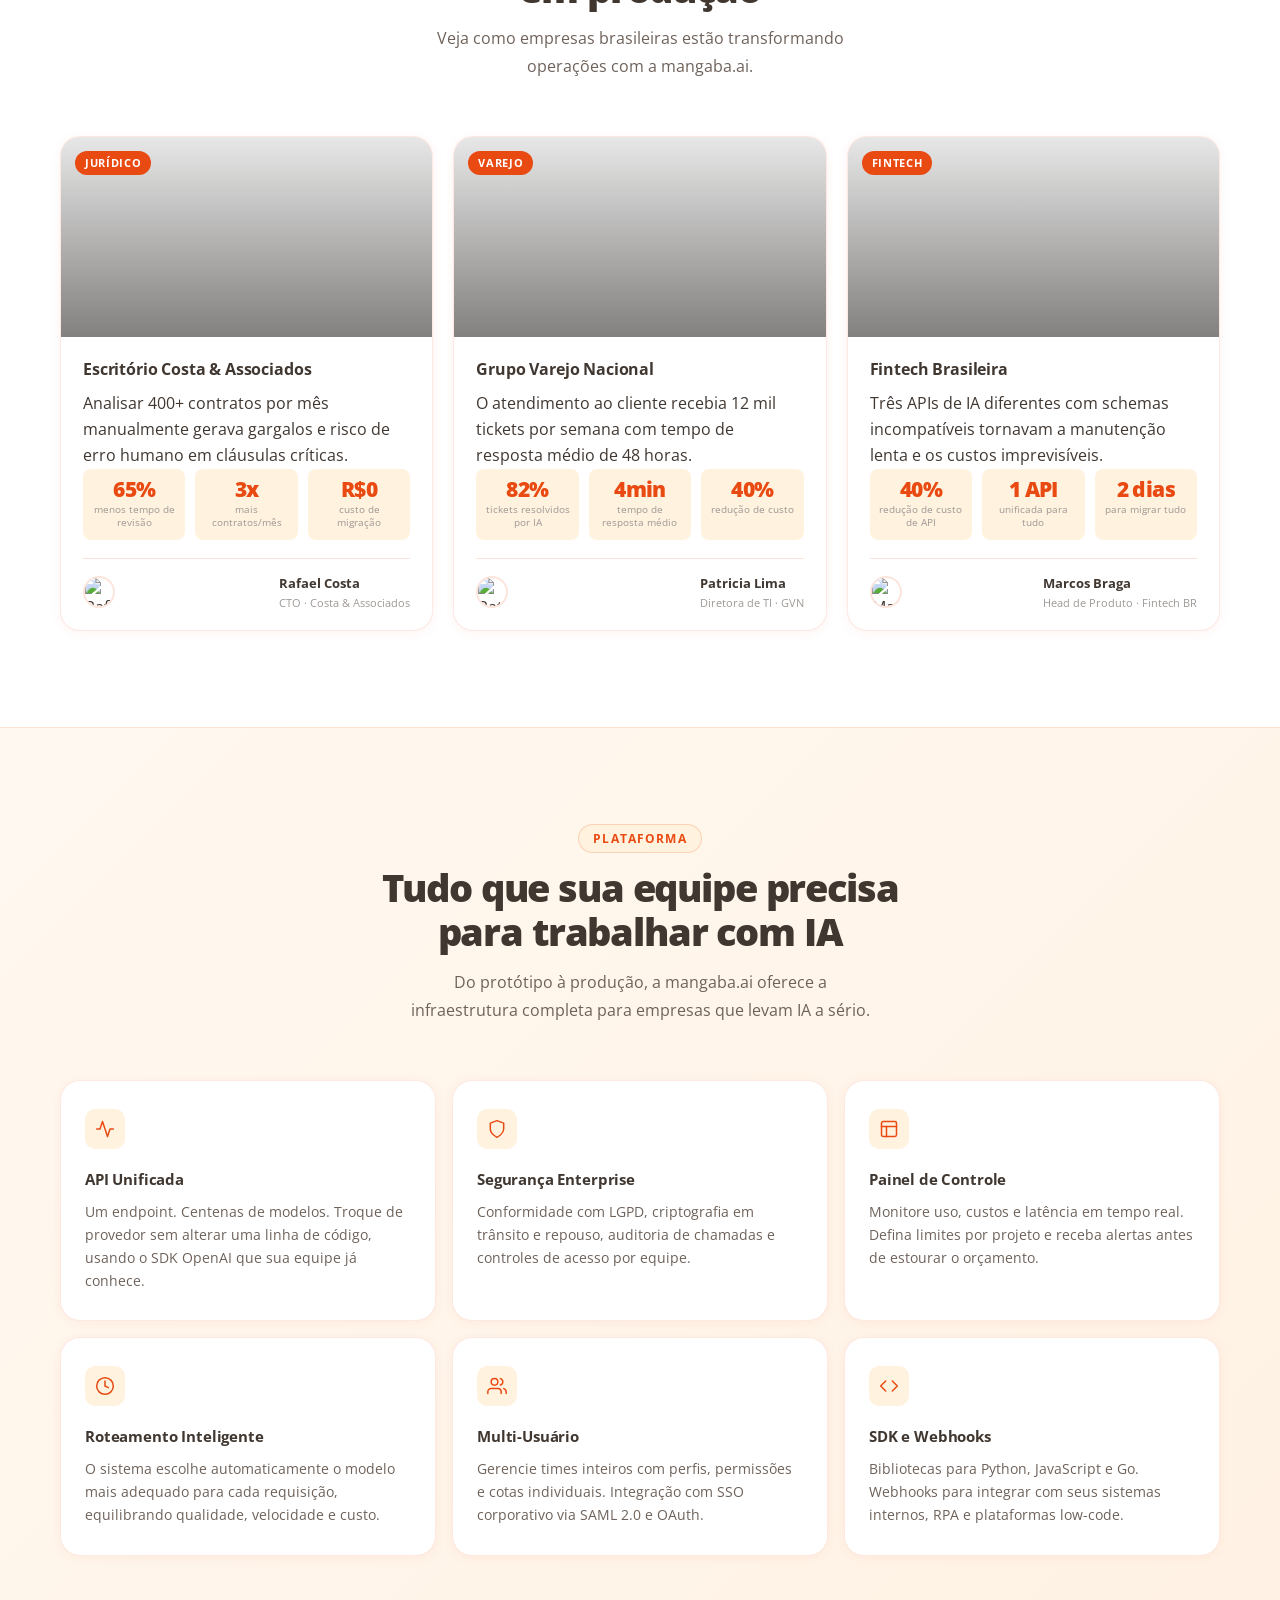
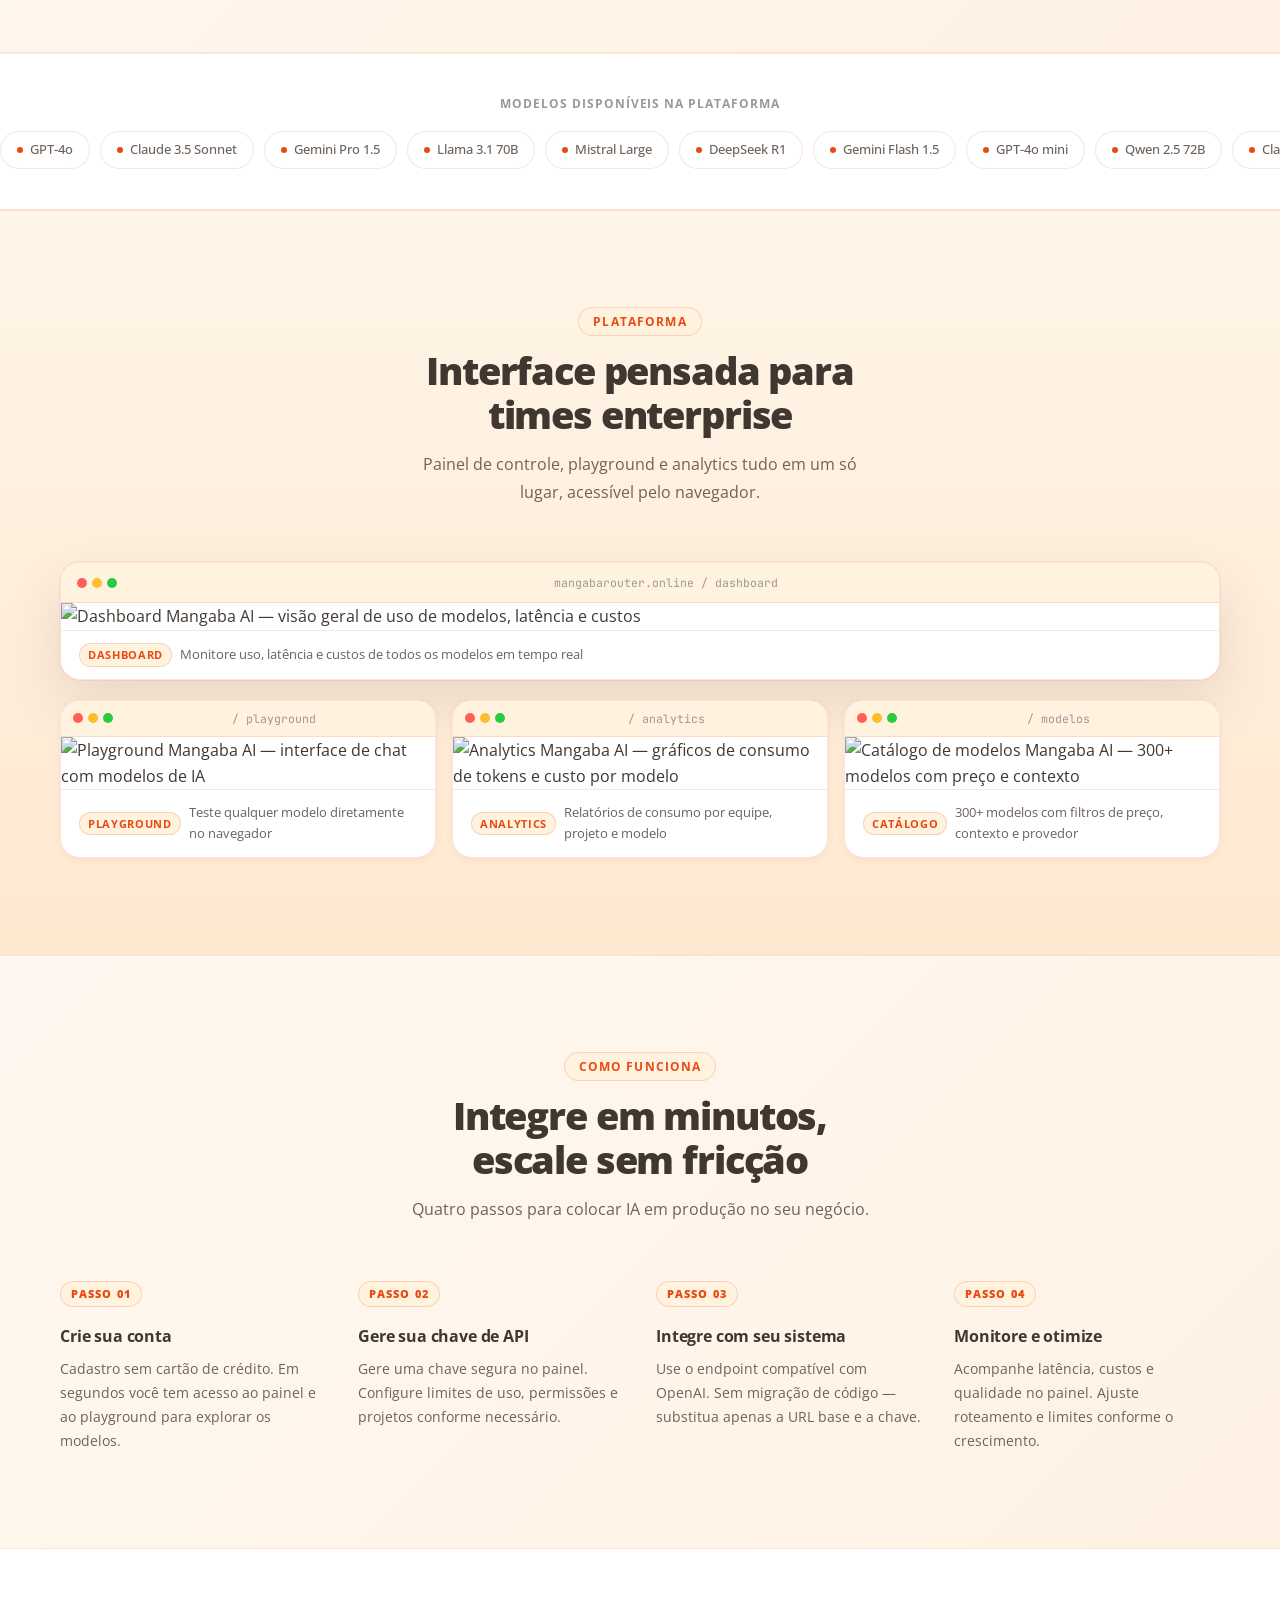
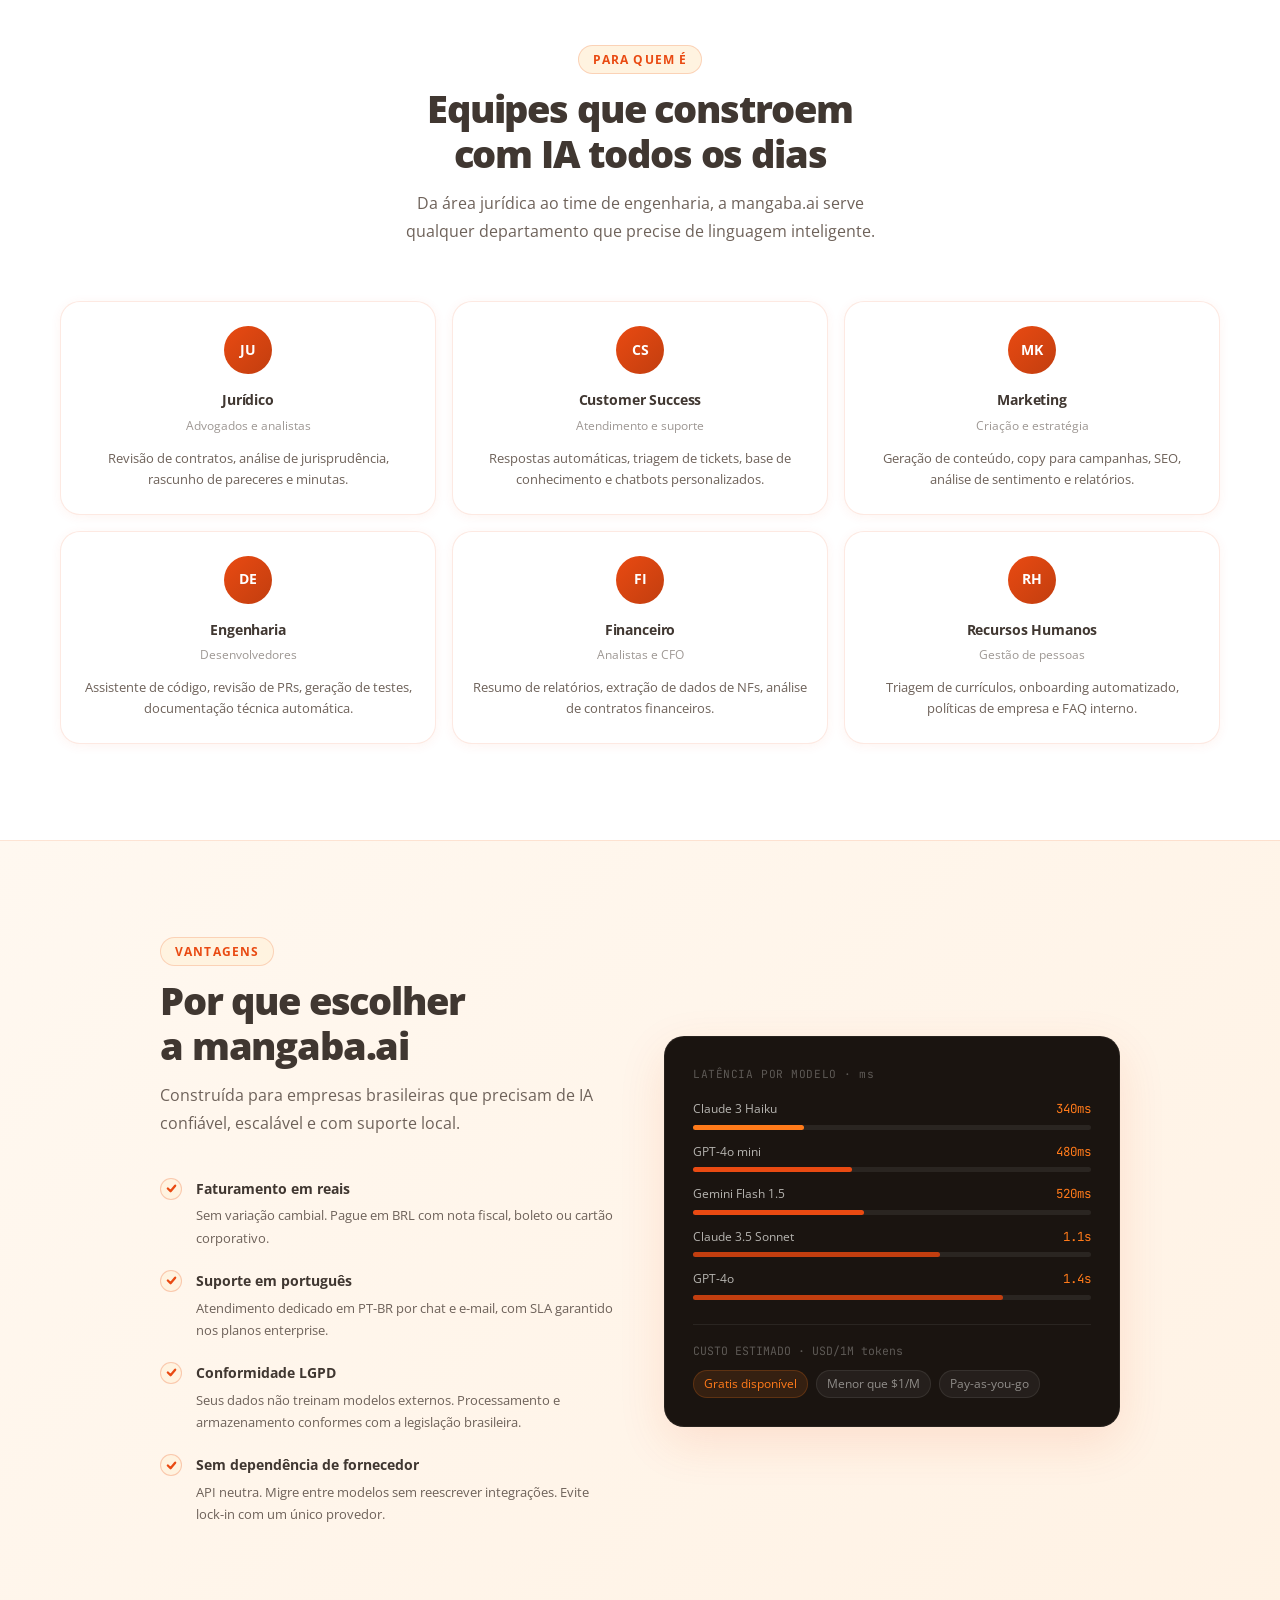
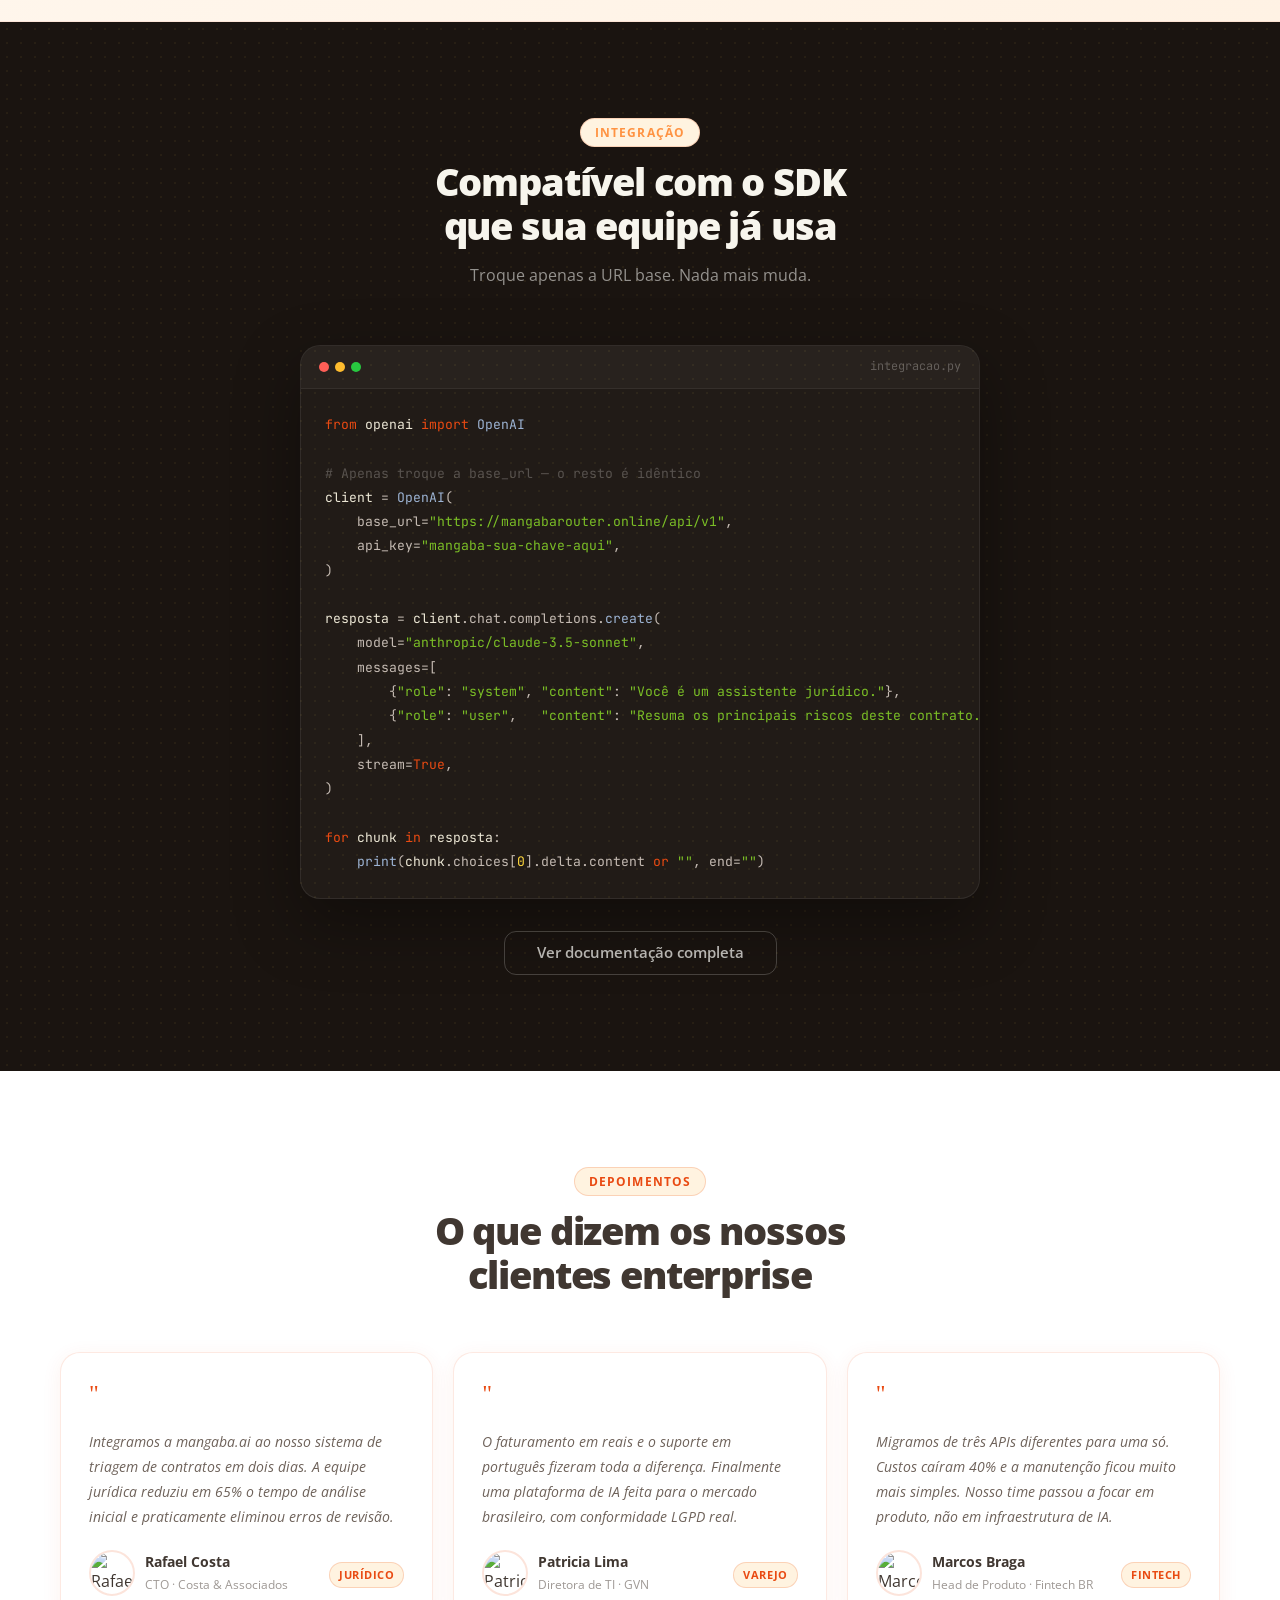
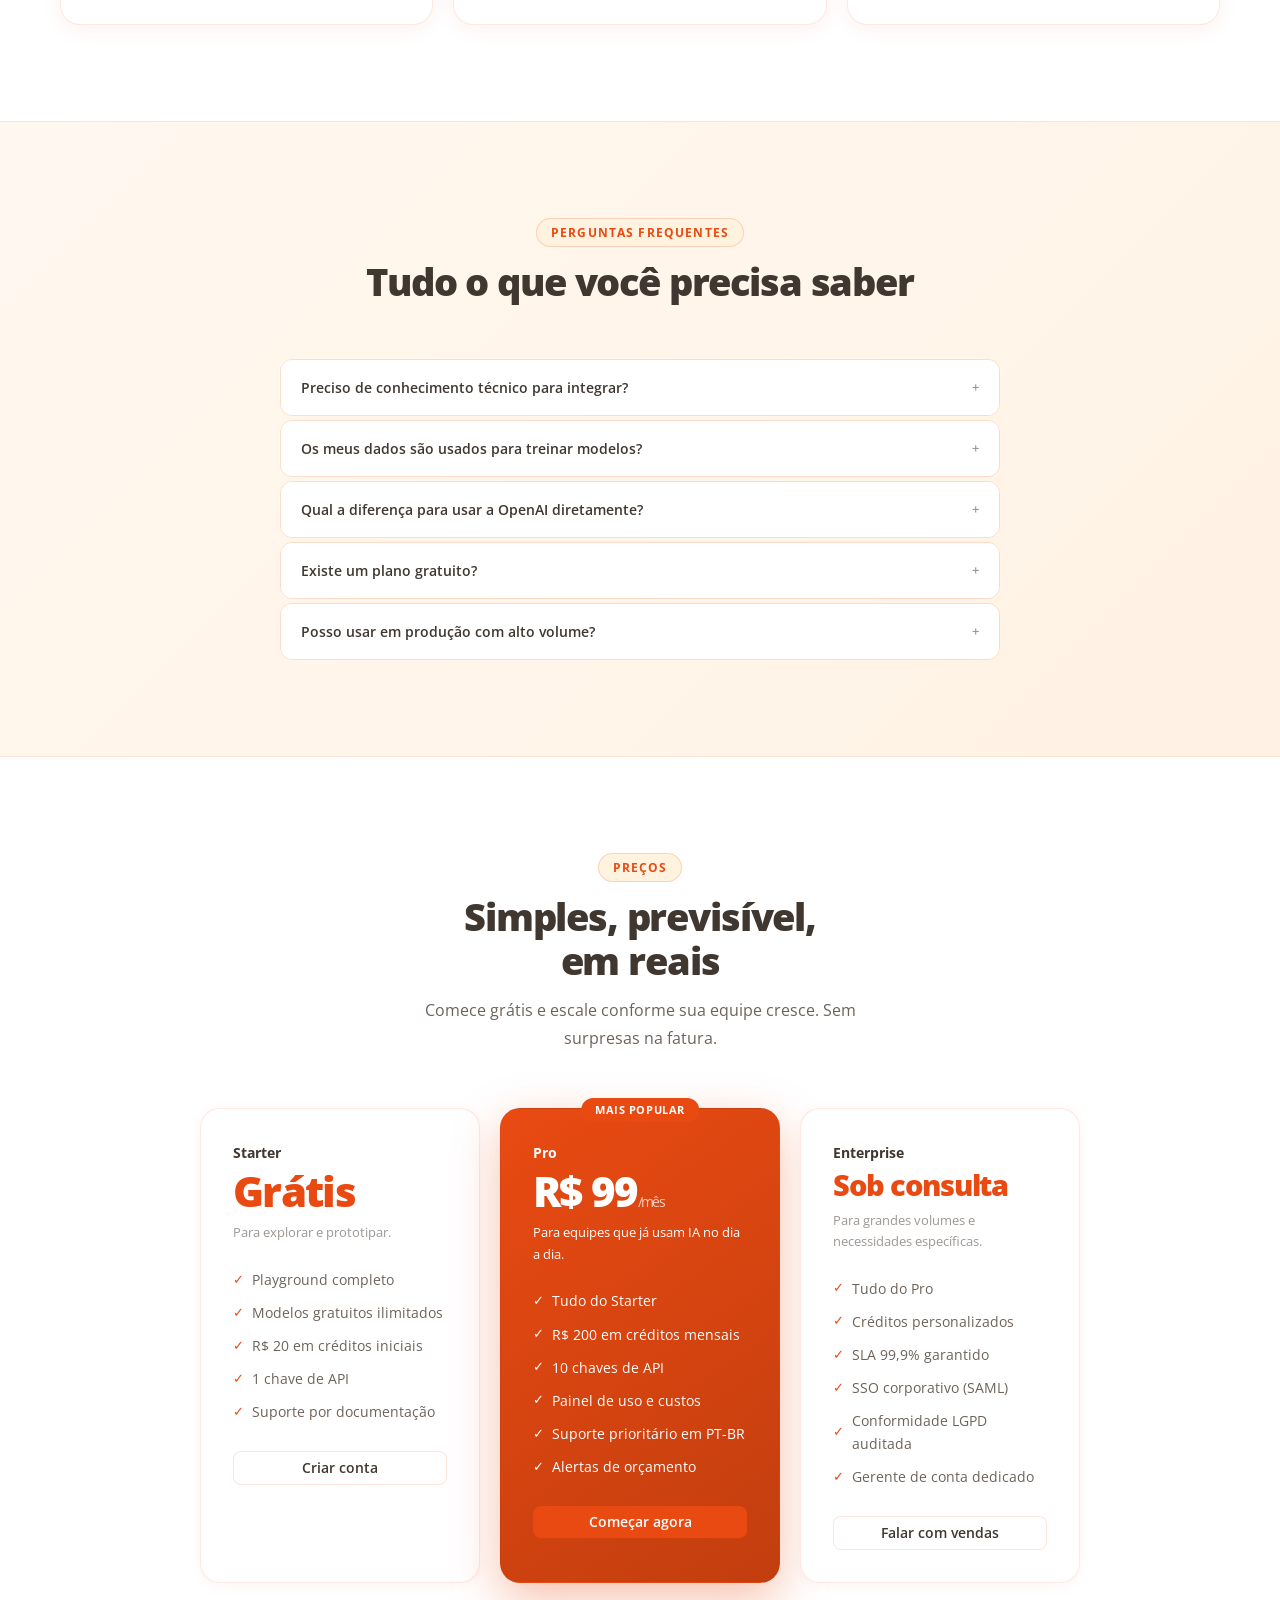
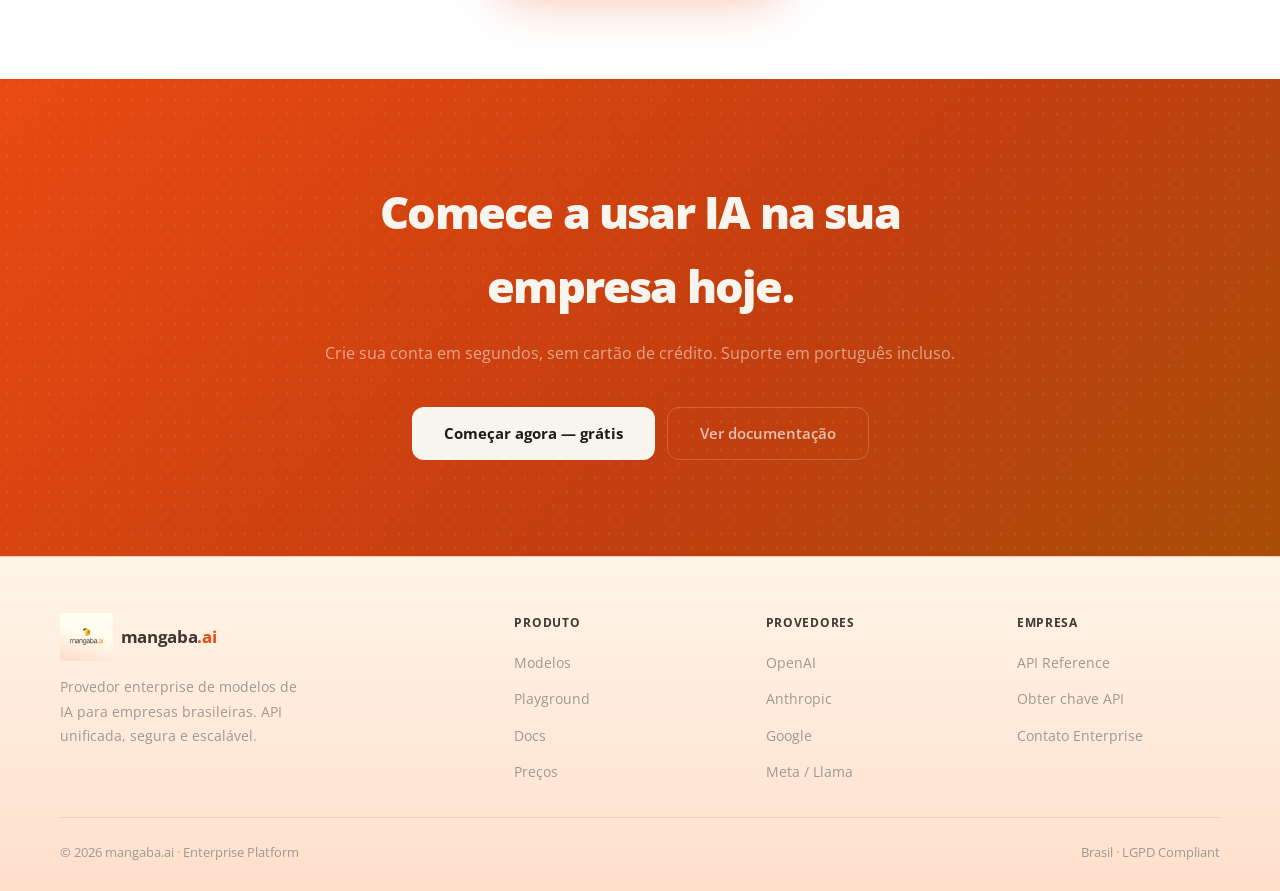
==== commit f79180fa: "Aplica identidade visual oficial Mangaba (logo + paleta #E94A12)" ====
--- a/index.html
+++ b/index.html
@@ -16,7 +16,7 @@
 <!-- ── NAV ── -->
 <nav class="navbar">
   <a href="index.html" class="nav-logo">
-    <svg width="32" height="32" viewBox="0 0 32 32" fill="none" xmlns="http://www.w3.org/2000/svg" style="flex-shrink:0;display:block"><defs><radialGradient id="mg-body-n1" cx="42%" cy="38%" r="58%"><stop offset="0%" stop-color="#FFD060"/><stop offset="45%" stop-color="#F08020"/><stop offset="100%" stop-color="#D06010"/></radialGradient><radialGradient id="mg-shine-n1" cx="30%" cy="28%" r="40%"><stop offset="0%" stop-color="#FFFFFF" stop-opacity="0.45"/><stop offset="100%" stop-color="#FFFFFF" stop-opacity="0"/></radialGradient><linearGradient id="mg-leaf-n1" x1="0%" y1="0%" x2="100%" y2="100%"><stop offset="0%" stop-color="#7DC840"/><stop offset="100%" stop-color="#4A8C1C"/></linearGradient></defs><path d="M16.5 5 Q17 3 18 2.5" stroke="#7A5230" stroke-width="1.2" stroke-linecap="round" fill="none"/><path d="M16 6 Q13 2 10 3 Q12 6 16 6 Z" fill="url(#mg-leaf-n1)"/><ellipse cx="16" cy="18" rx="12" ry="12" fill="url(#mg-body-n1)"/><ellipse cx="16" cy="18" rx="12" ry="12" fill="url(#mg-shine-n1)"/></svg>
+    <img src="logo.svg" alt="Mangaba AI" style="height:48px;width:auto;display:block;flex-shrink:0">
     <span class="logo-text"><span class="logo-main">mangaba</span><span class="logo-accent">.ai</span></span>
   </a>
   <ul class="nav-links">
@@ -548,30 +548,30 @@
         <div style="font-size:0.7rem;color:rgba(250,249,245,0.3);font-family:var(--font-mono);margin-bottom:16px;letter-spacing:0.05em">LATÊNCIA POR MODELO · ms</div>
         <div style="display:flex;flex-direction:column;gap:12px">
           <div>
-            <div style="display:flex;justify-content:space-between;margin-bottom:5px"><span style="font-size:0.78rem;color:rgba(250,249,245,0.7)">Claude 3 Haiku</span><span style="font-size:0.78rem;color:#D97757;font-family:var(--font-mono)">340ms</span></div>
-            <div style="height:5px;background:rgba(255,255,255,0.07);border-radius:3px"><div style="height:100%;width:28%;background:#D97757;border-radius:3px"></div></div>
+            <div style="display:flex;justify-content:space-between;margin-bottom:5px"><span style="font-size:0.78rem;color:rgba(250,249,245,0.7)">Claude 3 Haiku</span><span style="font-size:0.78rem;color:#FF7A1A;font-family:var(--font-mono)">340ms</span></div>
+            <div style="height:5px;background:rgba(255,255,255,0.07);border-radius:3px"><div style="height:100%;width:28%;background:#FF7A1A;border-radius:3px"></div></div>
           </div>
           <div>
-            <div style="display:flex;justify-content:space-between;margin-bottom:5px"><span style="font-size:0.78rem;color:rgba(250,249,245,0.7)">GPT-4o mini</span><span style="font-size:0.78rem;color:#D97757;font-family:var(--font-mono)">480ms</span></div>
-            <div style="height:5px;background:rgba(255,255,255,0.07);border-radius:3px"><div style="height:100%;width:40%;background:#C96442;border-radius:3px"></div></div>
+            <div style="display:flex;justify-content:space-between;margin-bottom:5px"><span style="font-size:0.78rem;color:rgba(250,249,245,0.7)">GPT-4o mini</span><span style="font-size:0.78rem;color:#FF7A1A;font-family:var(--font-mono)">480ms</span></div>
+            <div style="height:5px;background:rgba(255,255,255,0.07);border-radius:3px"><div style="height:100%;width:40%;background:#E94A12;border-radius:3px"></div></div>
           </div>
           <div>
-            <div style="display:flex;justify-content:space-between;margin-bottom:5px"><span style="font-size:0.78rem;color:rgba(250,249,245,0.7)">Gemini Flash 1.5</span><span style="font-size:0.78rem;color:#D97757;font-family:var(--font-mono)">520ms</span></div>
-            <div style="height:5px;background:rgba(255,255,255,0.07);border-radius:3px"><div style="height:100%;width:43%;background:#C96442;border-radius:3px"></div></div>
+            <div style="display:flex;justify-content:space-between;margin-bottom:5px"><span style="font-size:0.78rem;color:rgba(250,249,245,0.7)">Gemini Flash 1.5</span><span style="font-size:0.78rem;color:#FF7A1A;font-family:var(--font-mono)">520ms</span></div>
+            <div style="height:5px;background:rgba(255,255,255,0.07);border-radius:3px"><div style="height:100%;width:43%;background:#E94A12;border-radius:3px"></div></div>
           </div>
           <div>
-            <div style="display:flex;justify-content:space-between;margin-bottom:5px"><span style="font-size:0.78rem;color:rgba(250,249,245,0.7)">Claude 3.5 Sonnet</span><span style="font-size:0.78rem;color:#D97757;font-family:var(--font-mono)">1.1s</span></div>
-            <div style="height:5px;background:rgba(255,255,255,0.07);border-radius:3px"><div style="height:100%;width:62%;background:#A24E30;border-radius:3px"></div></div>
+            <div style="display:flex;justify-content:space-between;margin-bottom:5px"><span style="font-size:0.78rem;color:rgba(250,249,245,0.7)">Claude 3.5 Sonnet</span><span style="font-size:0.78rem;color:#FF7A1A;font-family:var(--font-mono)">1.1s</span></div>
+            <div style="height:5px;background:rgba(255,255,255,0.07);border-radius:3px"><div style="height:100%;width:62%;background:#C23E0F;border-radius:3px"></div></div>
           </div>
           <div>
-            <div style="display:flex;justify-content:space-between;margin-bottom:5px"><span style="font-size:0.78rem;color:rgba(250,249,245,0.7)">GPT-4o</span><span style="font-size:0.78rem;color:#D97757;font-family:var(--font-mono)">1.4s</span></div>
-            <div style="height:5px;background:rgba(255,255,255,0.07);border-radius:3px"><div style="height:100%;width:78%;background:#A24E30;border-radius:3px"></div></div>
+            <div style="display:flex;justify-content:space-between;margin-bottom:5px"><span style="font-size:0.78rem;color:rgba(250,249,245,0.7)">GPT-4o</span><span style="font-size:0.78rem;color:#FF7A1A;font-family:var(--font-mono)">1.4s</span></div>
+            <div style="height:5px;background:rgba(255,255,255,0.07);border-radius:3px"><div style="height:100%;width:78%;background:#C23E0F;border-radius:3px"></div></div>
           </div>
         </div>
         <div style="margin-top:24px;padding-top:16px;border-top:1px solid rgba(255,255,255,0.07)">
           <div style="font-size:0.72rem;color:rgba(250,249,245,0.3);font-family:var(--font-mono);margin-bottom:10px">CUSTO ESTIMADO · USD/1M tokens</div>
           <div style="display:flex;gap:8px;flex-wrap:wrap">
-            <span style="font-size:0.75rem;padding:3px 10px;background:rgba(217,119,87,0.12);border:1px solid rgba(217,119,87,0.2);border-radius:20px;color:#D97757">Gratis disponível</span>
+            <span style="font-size:0.75rem;padding:3px 10px;background:rgba(255,122,26,0.12);border:1px solid rgba(255,122,26,0.2);border-radius:20px;color:#FF7A1A">Gratis disponível</span>
             <span style="font-size:0.75rem;padding:3px 10px;background:rgba(255,255,255,0.05);border:1px solid rgba(255,255,255,0.08);border-radius:20px;color:rgba(250,249,245,0.5)">Menor que $1/M</span>
             <span style="font-size:0.75rem;padding:3px 10px;background:rgba(255,255,255,0.05);border:1px solid rgba(255,255,255,0.08);border-radius:20px;color:rgba(250,249,245,0.5)">Pay-as-you-go</span>
           </div>
@@ -585,7 +585,7 @@
 <section class="section section-dark">
   <div class="container">
     <div class="section-header">
-      <span class="section-label" style="color:rgba(217,119,87,0.8)">Integração</span>
+      <span class="section-label" style="color:rgba(255,122,26,0.8)">Integração</span>
       <h2>Compatível com o SDK<br>que sua equipe já usa</h2>
       <p>Troque apenas a URL base. Nada mais muda.</p>
     </div>
@@ -793,7 +793,7 @@
   <div class="footer-grid">
     <div class="footer-brand">
       <a href="index.html" class="nav-logo">
-        <svg width="32" height="32" viewBox="0 0 32 32" fill="none" xmlns="http://www.w3.org/2000/svg" style="flex-shrink:0;display:block"><defs><radialGradient id="mg-body-f1" cx="42%" cy="38%" r="58%"><stop offset="0%" stop-color="#FFD060"/><stop offset="45%" stop-color="#F08020"/><stop offset="100%" stop-color="#D06010"/></radialGradient><radialGradient id="mg-shine-f1" cx="30%" cy="28%" r="40%"><stop offset="0%" stop-color="#FFFFFF" stop-opacity="0.45"/><stop offset="100%" stop-color="#FFFFFF" stop-opacity="0"/></radialGradient><linearGradient id="mg-leaf-f1" x1="0%" y1="0%" x2="100%" y2="100%"><stop offset="0%" stop-color="#7DC840"/><stop offset="100%" stop-color="#4A8C1C"/></linearGradient></defs><path d="M16.5 5 Q17 3 18 2.5" stroke="#7A5230" stroke-width="1.2" stroke-linecap="round" fill="none"/><path d="M16 6 Q13 2 10 3 Q12 6 16 6 Z" fill="url(#mg-leaf-f1)"/><ellipse cx="16" cy="18" rx="12" ry="12" fill="url(#mg-body-f1)"/><ellipse cx="16" cy="18" rx="12" ry="12" fill="url(#mg-shine-f1)"/></svg>
+        <img src="logo.svg" alt="Mangaba AI" style="height:48px;width:auto;display:block;flex-shrink:0">
         <span class="logo-text"><span class="logo-main">mangaba</span><span class="logo-accent">.ai</span></span>
       </a>
       <p>Provedor enterprise de modelos de IA para empresas brasileiras. API unificada, segura e escalável.</p>
--- a/style.css
+++ b/style.css
@@ -5,21 +5,21 @@
 
 /* ── CSS TOKENS ── */
 :root {
-  --background:         #FFFAF5;
-  --background-warm:    #FFE8C8;
-  --background-subtle:  #FFF0E0;
+  --background:         #FFFCF0;
+  --background-warm:    #FFDFCC;
+  --background-subtle:  #FFF3E0;
   --background-card:    #FFFFFF;
-  --foreground:         #1C1A18;
-  --foreground-muted:   #6B6560;
+  --foreground:         #403731;
+  --foreground-muted:   #6E625A;
   --foreground-faint:   #9E9894;
 
-  --primary:            #E87520;
-  --primary-hover:      #CC6410;
+  --primary:            #E94A12;
+  --primary-hover:      #C23E0F;
   --primary-fg:         #FFFFFF;
-  --primary-subtle:     #FFF0E0;
-
-  --border:             rgba(232,117,32,0.15);
-  --border-subtle:      rgba(232,117,32,0.08);
+  --primary-subtle:     #FFF3E0;
+
+  --border:             rgba(233,74,18,0.15);
+  --border-subtle:      rgba(233,74,18,0.08);
 
   --dark-bg:            #1A1410;
   --dark-surface:       hsl(20,8%,15%);
@@ -28,10 +28,10 @@
   --radius:    8px;
   --radius-lg: 12px;
   --radius-xl: 20px;
-  --shadow-sm: 0 2px 8px rgba(200,100,20,0.07);
-  --shadow:    0 6px 24px rgba(200,100,20,0.10);
-  --shadow-lg: 0 16px 48px rgba(200,100,20,0.12);
-  --shadow-orange: 0 4px 20px rgba(232,117,32,0.25);
+  --shadow-sm: 0 2px 8px rgba(233,74,18,0.07);
+  --shadow:    0 6px 24px rgba(233,74,18,0.10);
+  --shadow-lg: 0 16px 48px rgba(233,74,18,0.12);
+  --shadow-orange: 0 4px 20px rgba(233,74,18,0.25);
   --transition: 0.18s ease;
 
   --font:      'Open Sans', ui-sans-serif, system-ui, sans-serif;
@@ -46,9 +46,9 @@
   --foreground:         hsl(48,38%,95%);
   --foreground-muted:   hsl(30,8%,62%);
   --foreground-faint:   hsl(30,6%,45%);
-  --border:             rgba(232,117,32,0.2);
+  --border:             rgba(233,74,18,0.2);
   --border-subtle:      hsl(20,5%,18%);
-  --primary-subtle:     rgba(232,117,32,0.15);
+  --primary-subtle:     rgba(233,74,18,0.15);
 }
 html.dark .navbar {
   background: rgba(28,25,23,0.92);
@@ -59,11 +59,11 @@
 }
 html.dark .stats-bar {
   background: hsl(20,8%,17%);
-  border-color: rgba(232,117,32,0.15);
+  border-color: rgba(233,74,18,0.15);
 }
 html.dark .footer {
   background: hsl(20,8%,17%);
-  border-color: rgba(232,117,32,0.15);
+  border-color: rgba(233,74,18,0.15);
 }
 html.dark .footer-bottom {
   border-color: hsl(20,6%,22%);
@@ -93,7 +93,7 @@
 html { scroll-behavior: smooth; }
 body {
   font-family: var(--font);
-  background: radial-gradient(ellipse at 50% 0%, #FFFAF5 0%, #FFE8C8 100%);
+  background: radial-gradient(ellipse at 50% 0%, #FFFCF0 0%, #FFDFCC 100%);
   background-attachment: fixed;
   color: var(--foreground);
   line-height: 1.65;
@@ -123,9 +123,9 @@
 /* ── NAVBAR ── */
 .navbar {
   position: sticky; top: 0; z-index: 1000;
-  background: rgba(255,250,245,0.92);
+  background: rgba(255,252,240,0.92);
   backdrop-filter: blur(20px); -webkit-backdrop-filter: blur(20px);
-  border-bottom: 1px solid rgba(232,117,32,0.12);
+  border-bottom: 1px solid rgba(233,74,18,0.12);
   padding: 0 32px; height: 60px;
   display: flex; align-items: center; justify-content: space-between;
 }
@@ -167,27 +167,27 @@
 }
 /* Primary CTA: orange brand color */
 .btn-primary {
-  background: #E87520; color: #FFFFFF;
-  box-shadow: 0 4px 16px rgba(232,117,32,0.3);
+  background: #E94A12; color: #FFFFFF;
+  box-shadow: 0 4px 16px rgba(233,74,18,0.3);
 }
 .btn-primary:hover {
-  background: #CC6410; color: #FFFFFF;
-  transform: translateY(-2px); box-shadow: 0 8px 24px rgba(232,117,32,0.4);
+  background: #C23E0F; color: #FFFFFF;
+  transform: translateY(-2px); box-shadow: 0 8px 24px rgba(233,74,18,0.4);
 }
 html.dark .btn-primary {
-  background: #E87520; color: #FFFFFF;
+  background: #E94A12; color: #FFFFFF;
 }
 html.dark .btn-primary:hover {
-  background: #CC6410;
+  background: #C23E0F;
 }
 /* Accent button: coral */
 .btn-accent {
   background: var(--primary); color: var(--primary-fg);
-  box-shadow: 0 1px 2px rgba(232,117,32,0.2);
+  box-shadow: 0 1px 2px rgba(233,74,18,0.2);
 }
 .btn-accent:hover {
   background: var(--primary-hover); color: var(--primary-fg);
-  transform: translateY(-1px); box-shadow: 0 4px 12px rgba(232,117,32,0.3);
+  transform: translateY(-1px); box-shadow: 0 4px 12px rgba(233,74,18,0.3);
 }
 .btn-secondary {
   background: var(--background-card); color: var(--foreground);
@@ -233,7 +233,7 @@
 }
 .hero-eyebrow {
   display: inline-flex; align-items: center; gap: 8px;
-  background: var(--primary-subtle); border: 1px solid rgba(232,117,32,0.2);
+  background: var(--primary-subtle); border: 1px solid rgba(233,74,18,0.2);
   color: var(--primary-hover); padding: 5px 14px; border-radius: 20px;
   font-size: 0.78rem; font-weight: 600; margin-bottom: 32px;
   letter-spacing: 0.04em; text-transform: uppercase;
@@ -264,12 +264,12 @@
 }
 .hero-proof-item {
   display: flex; align-items: center; gap: 6px;
-  font-size: 0.8rem; color: #1C1A18; font-weight: 600;
+  font-size: 0.8rem; color: #403731; font-weight: 600;
   background: rgba(255,255,255,0.9);
-  border: 1px solid rgba(232,117,32,0.15);
+  border: 1px solid rgba(233,74,18,0.15);
   border-radius: 50px;
   padding: 6px 16px;
-  box-shadow: 0 2px 12px rgba(200,100,20,0.08);
+  box-shadow: 0 2px 12px rgba(233,74,18,0.08);
   backdrop-filter: blur(4px);
 }
 .hero-proof-item::before {
@@ -350,7 +350,7 @@
 
 /* ── STATS BAR ── */
 .stats-bar {
-  border-top: 1px solid rgba(232,117,32,0.15); border-bottom: 1px solid rgba(232,117,32,0.15);
+  border-top: 1px solid rgba(233,74,18,0.15); border-bottom: 1px solid rgba(233,74,18,0.15);
   background: linear-gradient(135deg, #FFF5E8, #FFE8D0); padding: 40px 24px;
 }
 .stats-grid {
@@ -367,12 +367,12 @@
 .section { padding: 96px 24px; }
 .section-alt {
   background: linear-gradient(135deg, #FFF8F0 0%, #FFF2E4 100%);
-  border-top: 1px solid rgba(232,117,32,0.1);
-  border-bottom: 1px solid rgba(232,117,32,0.1);
+  border-top: 1px solid rgba(233,74,18,0.1);
+  border-bottom: 1px solid rgba(233,74,18,0.1);
 }
 html.dark .section-alt {
   background: hsl(20,8%,17%);
-  border-color: rgba(232,117,32,0.12);
+  border-color: rgba(233,74,18,0.12);
 }
 /* Explicit dark-mode card backgrounds (bypasses transition: all CSS var issue) */
 html.dark .feature-card,
@@ -417,15 +417,15 @@
   background: hsl(20,9%,7%);
   background-image: radial-gradient(circle, rgba(255,200,80,0.06) 1.5px, transparent 1.5px);
   background-size: 14px 14px;
-  border-top: 1px solid rgba(232,117,32,0.12);
-  border-bottom: 1px solid rgba(232,117,32,0.12);
+  border-top: 1px solid rgba(233,74,18,0.12);
+  border-bottom: 1px solid rgba(233,74,18,0.12);
 }
 .container { max-width: 1160px; margin: 0 auto; }
 .section-header { text-align: center; margin-bottom: 56px; }
 .section-label {
-  color: #E87520;
-  background: #FFF0E0;
-  border: 1px solid rgba(232,117,32,0.2);
+  color: #E94A12;
+  background: #FFF3E0;
+  border: 1px solid rgba(233,74,18,0.2);
   border-radius: 50px;
   padding: 4px 14px;
   font-size: 0.72rem;
@@ -450,14 +450,14 @@
 /* ── FEATURES ── */
 .features-grid { display: grid; grid-template-columns: repeat(3, 1fr); gap: 16px; }
 .feature-card {
-  background: #FFFFFF; border: 1px solid rgba(232,117,32,0.12);
+  background: #FFFFFF; border: 1px solid rgba(233,74,18,0.12);
   border-radius: 20px; padding: 28px 24px;
   transition: border-color var(--transition), box-shadow var(--transition), transform var(--transition);
-  box-shadow: 0 2px 12px rgba(200,100,20,0.06);
+  box-shadow: 0 2px 12px rgba(233,74,18,0.06);
 }
 .feature-card:hover {
-  border-color: rgba(232,117,32,0.35); transform: translateY(-3px);
-  box-shadow: 0 8px 32px rgba(232,117,32,0.12);
+  border-color: rgba(233,74,18,0.35); transform: translateY(-3px);
+  box-shadow: 0 8px 32px rgba(233,74,18,0.12);
 }
 .feature-icon {
   width: 40px; height: 40px; border-radius: 10px;
@@ -492,7 +492,7 @@
 .step-number {
   font-size: 0.68rem; font-weight: 800; letter-spacing: 0.1em; text-transform: uppercase;
   color: var(--primary); background: var(--primary-subtle);
-  border: 1px solid rgba(232,117,32,0.2);
+  border: 1px solid rgba(233,74,18,0.2);
   padding: 3px 10px; border-radius: 20px; display: inline-block; margin-bottom: 16px;
 }
 .step-card h3 { font-size: 1rem; font-weight: 700; margin-bottom: 8px; color: var(--foreground); letter-spacing: -0.01em; }
@@ -501,14 +501,14 @@
 /* ── PERSONAS ── */
 .personas-grid { display: grid; grid-template-columns: repeat(3, 1fr); gap: 16px; }
 .persona-card {
-  background: #FFFFFF; border: 1px solid rgba(232,117,32,0.12);
+  background: #FFFFFF; border: 1px solid rgba(233,74,18,0.12);
   border-radius: 20px; padding: 24px 20px;
   transition: border-color var(--transition), box-shadow var(--transition), transform var(--transition);
-  box-shadow: 0 2px 12px rgba(200,100,20,0.06); text-align: center;
+  box-shadow: 0 2px 12px rgba(233,74,18,0.06); text-align: center;
 }
 .persona-card:hover {
-  border-color: rgba(232,117,32,0.35); transform: translateY(-3px);
-  box-shadow: 0 8px 32px rgba(232,117,32,0.12);
+  border-color: rgba(233,74,18,0.35); transform: translateY(-3px);
+  box-shadow: 0 8px 32px rgba(233,74,18,0.12);
 }
 .persona-avatar {
   width: 48px; height: 48px; border-radius: 50%; margin: 0 auto 14px;
@@ -526,7 +526,7 @@
 .benefit-item { display: flex; gap: 14px; align-items: flex-start; }
 .benefit-check {
   width: 22px; height: 22px; border-radius: 50%; background: var(--primary-subtle);
-  border: 1px solid rgba(232,117,32,0.25); flex-shrink: 0;
+  border: 1px solid rgba(233,74,18,0.25); flex-shrink: 0;
   display: flex; align-items: center; justify-content: center; margin-top: 1px;
 }
 .benefit-check svg { width: 11px; height: 11px; stroke: var(--primary); fill: none; stroke-width: 2.5; stroke-linecap: round; stroke-linejoin: round; }
@@ -560,21 +560,21 @@
   font-size: 0.82rem; line-height: 1.85;
   font-family: var(--font-mono); color: #C4BAB2;
 }
-.code-demo .kw  { color: #E87520; }
-.code-demo .str { color: #A3C98A; }
+.code-demo .kw  { color: #E94A12; }
+.code-demo .str { color: #7BBF26; }
 .code-demo .cmt { color: rgba(250,249,245,0.25); }
-.code-demo .num { color: #E8C07A; }
+.code-demo .num { color: #FFD83D; }
 .code-demo .fn  { color: #9DB4D4; }
 .code-demo .var { color: hsl(48,38%,88%); }
 
 /* ── TESTIMONIALS ── */
 .testimonials-grid { display: grid; grid-template-columns: repeat(auto-fit, minmax(280px, 1fr)); gap: 16px; }
 .testimonial-card {
-  background: #FFFFFF; border: 1px solid rgba(232,117,32,0.12);
-  border-radius: 20px; padding: 24px; box-shadow: 0 4px 20px rgba(200,100,20,0.07);
+  background: #FFFFFF; border: 1px solid rgba(233,74,18,0.12);
+  border-radius: 20px; padding: 24px; box-shadow: 0 4px 20px rgba(233,74,18,0.07);
   transition: border-color var(--transition), transform var(--transition);
 }
-.testimonial-card:hover { border-color: rgba(232,117,32,0.35); transform: translateY(-2px); }
+.testimonial-card:hover { border-color: rgba(233,74,18,0.35); transform: translateY(-2px); }
 .testimonial-text { font-size: 0.9rem; color: var(--foreground-muted); line-height: 1.75; margin-bottom: 18px; font-style: italic; }
 .testimonial-author { display: flex; align-items: center; gap: 10px; }
 .testimonial-avatar {
@@ -600,8 +600,8 @@
 html.dark .faq-question:hover { background: hsl(20,9%,20%); }
 .faq-icon { font-size: 0.8rem; color: var(--foreground-faint); transition: transform var(--transition); flex-shrink: 0; }
 .faq-item.open .faq-icon { transform: rotate(45deg); color: var(--primary); }
-.faq-item.open .faq-question { color: #E87520; }
-.faq-item.open { border-color: rgba(232,117,32,0.3); }
+.faq-item.open .faq-question { color: #E94A12; }
+.faq-item.open { border-color: rgba(233,74,18,0.3); }
 .faq-answer {
   max-height: 0; overflow: hidden; transition: max-height 0.3s ease, padding 0.3s ease;
   background: var(--background-card); padding: 0 20px;
@@ -615,15 +615,15 @@
   gap: 20px; max-width: 880px; margin: 0 auto;
 }
 .price-card {
-  background: #FFFFFF; border: 1px solid rgba(232,117,32,0.12);
+  background: #FFFFFF; border: 1px solid rgba(233,74,18,0.12);
   border-radius: var(--radius-xl); padding: 32px;
   transition: border-color var(--transition), box-shadow var(--transition), transform var(--transition);
-  box-shadow: 0 2px 12px rgba(200,100,20,0.06); position: relative;
+  box-shadow: 0 2px 12px rgba(233,74,18,0.06); position: relative;
 }
 .price-card.featured {
-  background: linear-gradient(145deg, #E87520 0%, #CC6410 100%);
+  background: linear-gradient(145deg, #E94A12 0%, #C23E0F 100%);
   border-color: transparent;
-  box-shadow: 0 16px 48px rgba(232,117,32,0.35);
+  box-shadow: 0 16px 48px rgba(233,74,18,0.35);
 }
 .price-card.featured .price-name,
 .price-card.featured .price-val,
@@ -651,7 +651,7 @@
 
 /* ── CTA SECTION ── */
 .cta-section {
-  background: linear-gradient(135deg, #E87520 0%, #CC6410 60%, #A84E08 100%);
+  background: linear-gradient(135deg, #E94A12 0%, #C23E0F 60%, #A84E08 100%);
   padding: 96px 24px; text-align: center;
   position: relative; overflow: hidden;
 }
@@ -663,8 +663,8 @@
   pointer-events: none;
 }
 html.dark .cta-section {
-  background: linear-gradient(135deg, #CC6410 0%, #A84E08 100%);
-  border-top: 1px solid rgba(232,117,32,0.2);
+  background: linear-gradient(135deg, #C23E0F 0%, #A84E08 100%);
+  border-top: 1px solid rgba(233,74,18,0.2);
 }
 .cta-section h2 {
   font-size: clamp(1.9rem, 4vw, 2.8rem); font-weight: 800;
@@ -701,7 +701,7 @@
   border-radius: var(--radius); color: var(--foreground); font-size: 0.875rem;
   transition: border-color var(--transition), box-shadow var(--transition);
 }
-.search-input:focus { outline: none; border-color: var(--primary); box-shadow: 0 0 0 3px rgba(232,117,32,0.1); }
+.search-input:focus { outline: none; border-color: var(--primary); box-shadow: 0 0 0 3px rgba(233,74,18,0.1); }
 .search-input::placeholder { color: var(--foreground-faint); }
 .filter-tabs { display: flex; gap: 6px; flex-wrap: wrap; }
 .filter-tab {
@@ -722,7 +722,7 @@
   display: flex; flex-direction: column; gap: 10px;
   box-shadow: var(--shadow-sm);
 }
-.model-card:hover { border-color: var(--primary); transform: translateY(-2px); box-shadow: 0 4px 16px rgba(232,117,32,0.12); }
+.model-card:hover { border-color: var(--primary); transform: translateY(-2px); box-shadow: 0 4px 16px rgba(233,74,18,0.12); }
 .model-card-header { display: flex; justify-content: space-between; align-items: flex-start; gap: 8px; }
 .model-name { font-size: 0.92rem; font-weight: 600; color: var(--foreground); line-height: 1.3; letter-spacing: -0.01em; }
 .model-provider { font-size: 0.76rem; color: var(--foreground-faint); margin-top: 2px; }
@@ -734,10 +734,10 @@
 .price-free { color: hsl(130,42%,38%); font-weight: 700; }
 
 .model-badge { font-size: 0.68rem; font-weight: 700; padding: 3px 8px; border-radius: 20px; text-transform: uppercase; white-space: nowrap; letter-spacing: 0.02em; }
-.badge-free  { background: rgba(90,138,74,0.1); color: #5A8A4A; border: 1px solid rgba(90,138,74,0.2); }
-.badge-cheap { background: var(--primary-subtle); color: hsl(28,84%,44%); border: 1px solid rgba(232,117,32,0.2); }
+.badge-free  { background: rgba(104,153,36,0.1); color: #689924; border: 1px solid rgba(104,153,36,0.2); }
+.badge-cheap { background: var(--primary-subtle); color: hsl(28,84%,44%); border: 1px solid rgba(233,74,18,0.2); }
 .badge-fast  { background: rgba(93,130,174,0.1); color: #5D82AE; border: 1px solid rgba(93,130,174,0.2); }
-.badge-top   { background: rgba(232,117,32,0.12); color: hsl(28,84%,44%); border: 1px solid rgba(232,117,32,0.25); }
+.badge-top   { background: rgba(233,74,18,0.12); color: hsl(28,84%,44%); border: 1px solid rgba(233,74,18,0.25); }
 
 /* ── MODELS TABLE ── */
 .models-table-wrap { overflow-x: auto; border-radius: var(--radius-lg); border: 1px solid var(--border); box-shadow: var(--shadow-sm); }
@@ -771,7 +771,7 @@
 .sidebar-label { font-size: 0.7rem; font-weight: 700; text-transform: uppercase; letter-spacing: 0.08em; color: rgba(250,249,245,0.35); margin-bottom: 7px; }
 .separator { border: none; border-top: 1px solid rgba(255,255,255,0.07); margin: 4px 0; }
 .form-control { width: 100%; padding: 8px 11px; background: rgba(255,255,255,0.05); border: 1px solid rgba(255,255,255,0.1); border-radius: var(--radius); color: hsl(48,38%,92%); font-size: 0.85rem; resize: vertical; transition: border-color var(--transition); }
-.form-control:focus { outline: none; border-color: var(--primary); box-shadow: 0 0 0 3px rgba(232,117,32,0.12); }
+.form-control:focus { outline: none; border-color: var(--primary); box-shadow: 0 0 0 3px rgba(233,74,18,0.12); }
 .form-control::placeholder { color: rgba(250,249,245,0.2); }
 .form-group { margin-bottom: 0; }
 body:not(.playground-page) .form-control { background: var(--background-card); border-color: var(--border); color: var(--foreground); }
@@ -788,11 +788,11 @@
 .model-search-list { display: none; position: absolute; top: calc(100% + 4px); left: 0; right: 0; z-index: 200; background: #2A2320; border: 1px solid rgba(255,255,255,0.1); border-radius: var(--radius); max-height: 220px; overflow-y: auto; box-shadow: 0 8px 32px rgba(0,0,0,0.4); }
 .model-search-list.open { display: block; }
 .model-option { padding: 9px 12px; cursor: pointer; transition: background var(--transition); }
-.model-option:hover { background: rgba(232,117,32,0.1); }
+.model-option:hover { background: rgba(233,74,18,0.1); }
 .model-option-name { font-size: 0.85rem; font-weight: 600; color: hsl(48,38%,90%); }
 .model-option-sub { font-size: 0.74rem; color: rgba(250,249,245,0.3); margin-top: 1px; }
 .clear-btn { width: 100%; padding: 8px; border-radius: var(--radius); background: none; border: 1px solid rgba(255,255,255,0.08); color: rgba(250,249,245,0.3); font-size: 0.82rem; transition: all var(--transition); margin-top: auto; }
-.clear-btn:hover { border-color: rgba(232,117,32,0.5); color: var(--primary); background: rgba(232,117,32,0.06); }
+.clear-btn:hover { border-color: rgba(233,74,18,0.5); color: var(--primary); background: rgba(233,74,18,0.06); }
 .chat-header { padding: 14px 20px; border-bottom: 1px solid var(--border); display: flex; justify-content: space-between; align-items: center; background: var(--background-card); }
 .chat-model-name { font-size: 0.9rem; font-weight: 600; color: var(--foreground); letter-spacing: -0.01em; }
 .chat-stats { font-size: 0.72rem; color: var(--foreground-faint); margin-top: 2px; }
@@ -810,7 +810,7 @@
 .chat-input-area { padding: 14px 20px; border-top: 1px solid var(--border); background: var(--background-card); }
 .chat-input-row { display: flex; gap: 10px; align-items: flex-end; }
 .chat-input { flex: 1; min-height: 42px; max-height: 140px; padding: 9px 14px; background: var(--background); border: 1px solid var(--border); border-radius: var(--radius-lg); color: var(--foreground); font-size: 0.875rem; resize: none; line-height: 1.55; transition: border-color var(--transition), box-shadow var(--transition); }
-.chat-input:focus { outline: none; border-color: var(--primary); box-shadow: 0 0 0 3px rgba(232,117,32,0.1); }
+.chat-input:focus { outline: none; border-color: var(--primary); box-shadow: 0 0 0 3px rgba(233,74,18,0.1); }
 .chat-input::placeholder { color: var(--foreground-faint); }
 .send-btn { width: 42px; height: 42px; border-radius: var(--radius-lg); border: none; background: var(--primary); color: #fff; display: flex; align-items: center; justify-content: center; flex-shrink: 0; transition: all var(--transition); }
 .send-btn:hover { background: var(--primary-hover); transform: scale(1.04); }
@@ -848,8 +848,8 @@
 .code-block pre { padding: 20px; margin: 0; overflow-x: auto; font-size: 0.82rem; line-height: 1.75; font-family: var(--font-mono); color: #C4BAB2; }
 .alert { padding: 13px 16px; border-radius: var(--radius); margin-bottom: 16px; font-size: 0.875rem; line-height: 1.65; display: flex; gap: 10px; }
 .alert-info    { background: rgba(93,130,174,0.08); border: 1px solid rgba(93,130,174,0.2); color: #5D82AE; }
-.alert-warning { background: var(--primary-subtle); border: 1px solid rgba(232,117,32,0.25); color: hsl(28,84%,44%); }
-.alert-success { background: rgba(90,138,74,0.08); border: 1px solid rgba(90,138,74,0.2); color: #5A8A4A; }
+.alert-warning { background: var(--primary-subtle); border: 1px solid rgba(233,74,18,0.25); color: hsl(28,84%,44%); }
+.alert-success { background: rgba(104,153,36,0.08); border: 1px solid rgba(104,153,36,0.2); color: #689924; }
 .callout { padding: 13px 16px; border-radius: var(--radius); margin: 16px 0; font-size: 0.875rem; line-height: 1.65; border-left: 3px solid var(--primary); background: var(--primary-subtle); color: var(--foreground-muted); }
 .docs-nav-heading { font-size: 0.68rem; font-weight: 700; text-transform: uppercase; letter-spacing: 0.07em; color: var(--foreground-faint); padding: 8px 20px 4px; display: block; }
 .docs-divider { border: none; border-top: 1px solid var(--border); margin: 40px 0; }
@@ -867,13 +867,13 @@
 /* ── TOAST ── */
 #toast-container { position: fixed; bottom: 24px; right: 24px; z-index: 9999; display: flex; flex-direction: column; gap: 8px; }
 .toast { display: flex; align-items: center; gap: 10px; padding: 11px 16px; background: var(--dark-bg); color: hsl(48,38%,92%); border-radius: var(--radius); font-size: 0.85rem; box-shadow: var(--shadow-lg); animation: slideIn 0.2s ease; min-width: 180px; }
-.toast.success { border-left: 3px solid #5A8A4A; }
+.toast.success { border-left: 3px solid #689924; }
 .toast.error   { border-left: 3px solid #C06060; }
 .toast.warning { border-left: 3px solid var(--primary); }
 @keyframes slideIn { from { opacity: 0; transform: translateX(16px); } to { opacity: 1; transform: translateX(0); } }
 
 /* ── FOOTER ── */
-.footer { background: linear-gradient(180deg, #FFF5E8 0%, #FFE8C8 100%); border-top: 1px solid rgba(232,117,32,0.15); padding: 56px 24px 28px; }
+.footer { background: linear-gradient(180deg, #FFF5E8 0%, #FFDFCC 100%); border-top: 1px solid rgba(233,74,18,0.15); padding: 56px 24px 28px; }
 .footer-grid { display: grid; grid-template-columns: 2fr 1fr 1fr 1fr; gap: 48px; max-width: 1160px; margin: 0 auto; }
 .footer-brand { display: flex; flex-direction: column; }
 .footer-brand p { color: var(--foreground-faint); font-size: 0.875rem; margin-top: 14px; max-width: 240px; line-height: 1.75; }
@@ -886,9 +886,9 @@
 
 /* ── LOGOS BAR ── */
 .logos-section {
-  padding: 40px 24px; border-top: 1px solid rgba(232,117,32,0.1);
-  border-bottom: 1px solid rgba(232,117,32,0.1);
-  background: #FFFAF5;
+  padding: 40px 24px; border-top: 1px solid rgba(233,74,18,0.1);
+  border-bottom: 1px solid rgba(233,74,18,0.1);
+  background: #FFFCF0;
 }
 .logos-label {
   text-align: center; font-size: 0.72rem; font-weight: 700; letter-spacing: 0.1em;
@@ -912,14 +912,14 @@
   display: grid; grid-template-columns: repeat(3, 1fr); gap: 20px;
 }
 .case-card {
-  background: #FFFFFF; border: 1px solid rgba(232,117,32,0.12);
+  background: #FFFFFF; border: 1px solid rgba(233,74,18,0.12);
   border-radius: var(--radius-xl); overflow: hidden;
   transition: border-color var(--transition), box-shadow var(--transition), transform var(--transition);
-  box-shadow: 0 2px 12px rgba(200,100,20,0.06);
+  box-shadow: 0 2px 12px rgba(233,74,18,0.06);
 }
 .case-card:hover {
-  border-color: rgba(232,117,32,0.35); transform: translateY(-3px);
-  box-shadow: 0 8px 32px rgba(232,117,32,0.12);
+  border-color: rgba(233,74,18,0.35); transform: translateY(-3px);
+  box-shadow: 0 8px 32px rgba(233,74,18,0.12);
 }
 .case-cover {
   height: 200px; background-size: cover; background-position: center;
@@ -973,7 +973,7 @@
 
 /* ── DOTTED BACKGROUND UTILITY ── */
 .dotted-bg {
-  background-image: radial-gradient(circle, rgba(232,117,32,0.15) 1px, transparent 1px);
+  background-image: radial-gradient(circle, rgba(233,74,18,0.15) 1px, transparent 1px);
   background-size: 14px 14px;
 }
 .dark-dotted-bg {
@@ -983,12 +983,12 @@
 
 /* ── HERO SECTION GRADIENT ── */
 .hero-section-bg {
-  background: radial-gradient(ellipse at 50% -20%, rgba(232,117,32,0.12) 0%, transparent 55%),
+  background: radial-gradient(ellipse at 50% -20%, rgba(233,74,18,0.12) 0%, transparent 55%),
               radial-gradient(ellipse at 80% 80%, rgba(90,158,47,0.06) 0%, transparent 40%);
 }
 
 /* ── VIDEO SECTION ── */
-.video-section { padding: 96px 24px; background: linear-gradient(135deg, #FFF8F0 0%, #FFF2E4 100%); border-top: 1px solid rgba(232,117,32,0.1); border-bottom: 1px solid rgba(232,117,32,0.1); }
+.video-section { padding: 96px 24px; background: linear-gradient(135deg, #FFF8F0 0%, #FFF2E4 100%); border-top: 1px solid rgba(233,74,18,0.1); border-bottom: 1px solid rgba(233,74,18,0.1); }
 .video-player-wrap {
   position: relative; max-width: 840px; margin: 0 auto;
   border-radius: var(--radius-xl); overflow: hidden;
@@ -1035,7 +1035,7 @@
 html.dark .video-highlight { background: hsl(20,7%,14%); border-color: hsl(20,6%,22%); }
 .video-highlight-num {
   font-size: 0.68rem; font-weight: 800; color: var(--primary);
-  background: var(--primary-subtle); border: 1px solid rgba(232,117,32,0.2);
+  background: var(--primary-subtle); border: 1px solid rgba(233,74,18,0.2);
   width: 22px; height: 22px; border-radius: 50%; display: flex; align-items: center; justify-content: center;
   flex-shrink: 0; letter-spacing: 0;
 }
@@ -1047,13 +1047,13 @@
   display: grid; grid-template-columns: repeat(3, 1fr); gap: 20px;
 }
 .testimonial-card-rich {
-  background: #FFFFFF; border: 1px solid rgba(232,117,32,0.12);
+  background: #FFFFFF; border: 1px solid rgba(233,74,18,0.12);
   border-radius: var(--radius-xl); padding: 28px;
-  box-shadow: 0 4px 20px rgba(200,100,20,0.07);
+  box-shadow: 0 4px 20px rgba(233,74,18,0.07);
   display: flex; flex-direction: column; gap: 20px;
   transition: border-color var(--transition), box-shadow var(--transition);
 }
-.testimonial-card-rich:hover { border-color: rgba(232,117,32,0.35); box-shadow: 0 4px 24px rgba(232,117,32,0.1); }
+.testimonial-card-rich:hover { border-color: rgba(233,74,18,0.35); box-shadow: 0 4px 24px rgba(233,74,18,0.1); }
 html.dark .testimonial-card-rich { background: hsl(20,7%,14%); border-color: hsl(20,6%,22%); }
 .testimonial-quote {
   font-size: 1.5rem; color: var(--primary); line-height: 1; margin-bottom: 4px; font-family: Georgia, serif;
@@ -1071,12 +1071,12 @@
 .testimonial-company-tag {
   font-size: 0.68rem; font-weight: 700; text-transform: uppercase; letter-spacing: 0.05em;
   color: var(--primary); background: var(--primary-subtle);
-  border: 1px solid rgba(232,117,32,0.2); padding: 3px 9px; border-radius: 20px;
+  border: 1px solid rgba(233,74,18,0.2); padding: 3px 9px; border-radius: 20px;
   display: inline-block; margin-top: 5px;
 }
 
 /* ── APP SCREENSHOTS ── */
-.screenshots-section { background: linear-gradient(180deg, #FFF5E8 0%, #FFE8D0 100%); border-top: 1px solid rgba(232,117,32,0.1); border-bottom: 1px solid rgba(232,117,32,0.1); }
+.screenshots-section { background: linear-gradient(180deg, #FFF5E8 0%, #FFE8D0 100%); border-top: 1px solid rgba(233,74,18,0.1); border-bottom: 1px solid rgba(233,74,18,0.1); }
 
 .screenshot-main {
   border: 1px solid var(--border); border-radius: var(--radius-xl); overflow: hidden;
@@ -1112,7 +1112,7 @@
 .screenshot-tag {
   font-size: 0.68rem; font-weight: 700; text-transform: uppercase; letter-spacing: 0.06em;
   color: var(--primary); background: var(--primary-subtle);
-  border: 1px solid rgba(232,117,32,0.2); padding: 2px 8px; border-radius: 20px;
+  border: 1px solid rgba(233,74,18,0.2); padding: 2px 8px; border-radius: 20px;
   white-space: nowrap;
 }
 .screenshots-grid {
@@ -1126,7 +1126,7 @@
 }
 .screenshot-card:hover {
   border-color: var(--primary); transform: translateY(-3px);
-  box-shadow: 0 8px 28px rgba(232,117,32,0.1);
+  box-shadow: 0 8px 28px rgba(233,74,18,0.1);
 }
 html.dark .screenshot-main,
 html.dark .screenshot-card { background: hsl(20,7%,14%); border-color: hsl(20,6%,22%); }
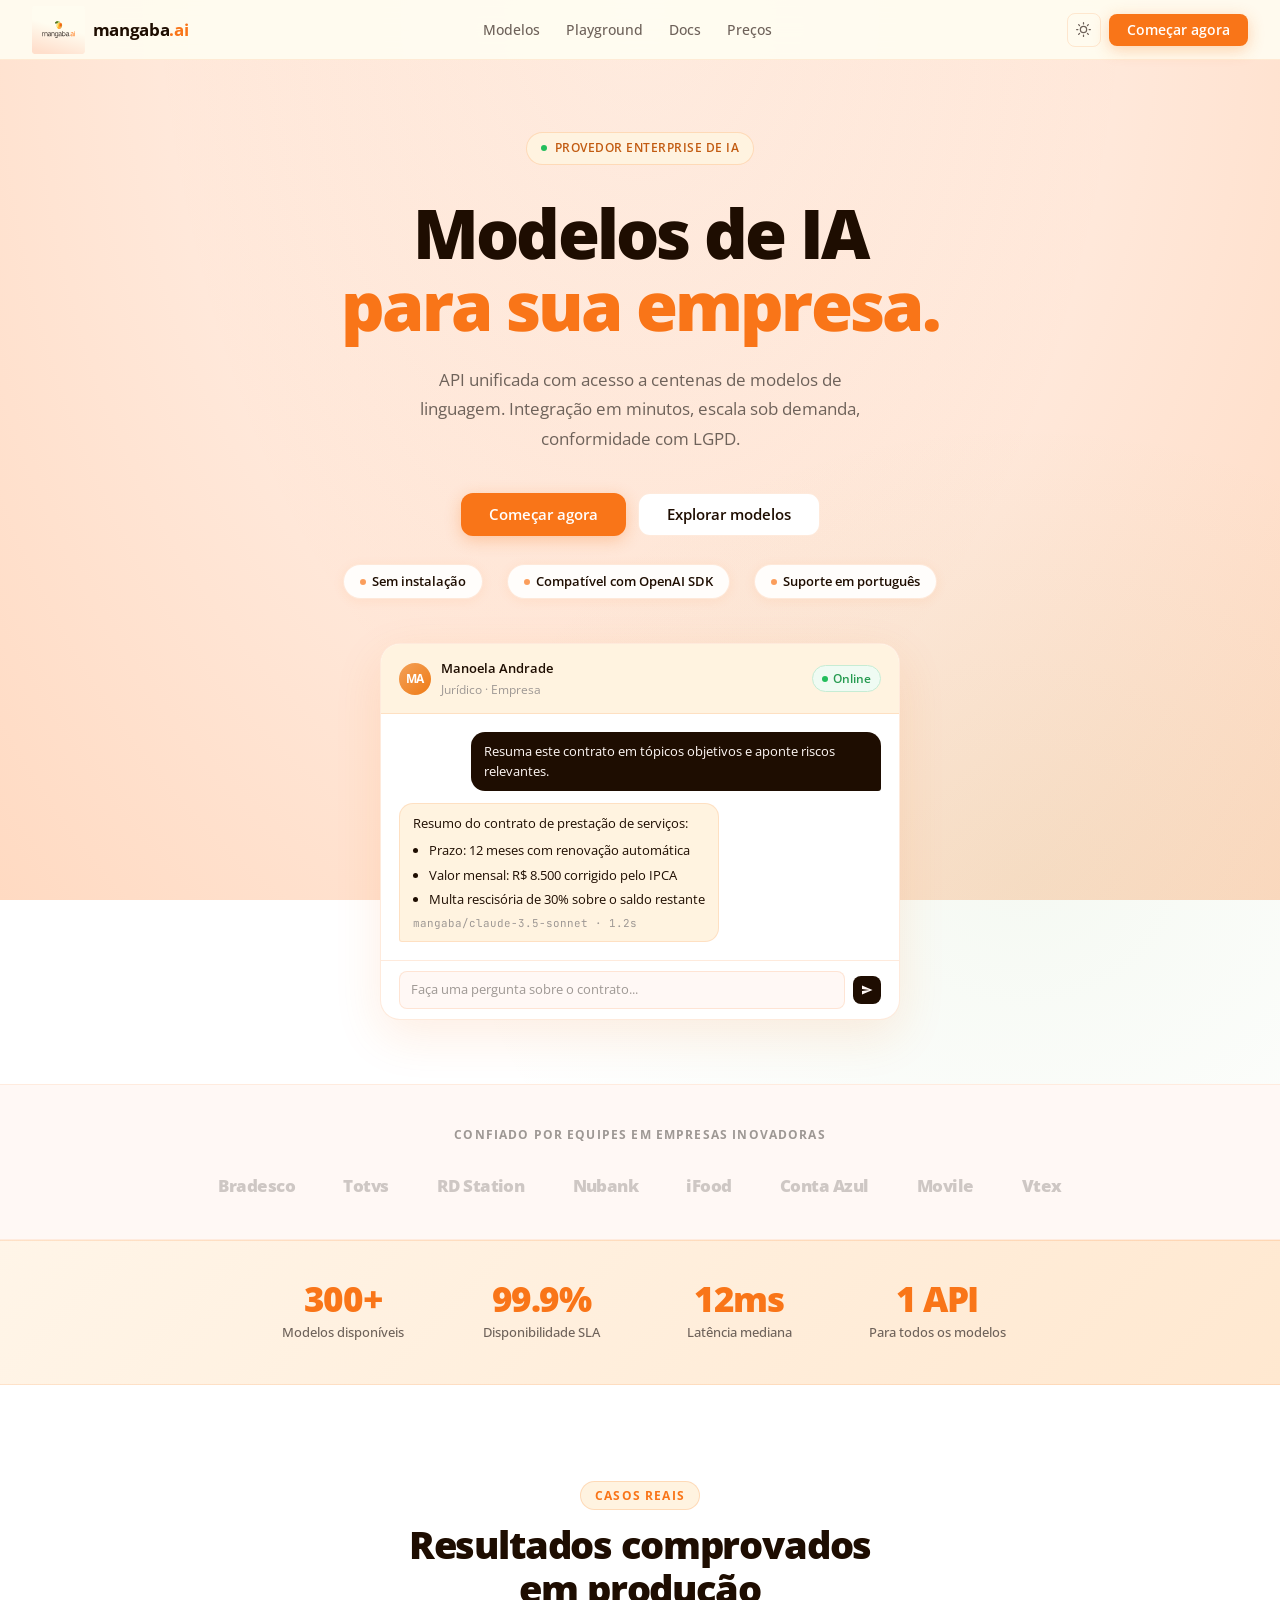
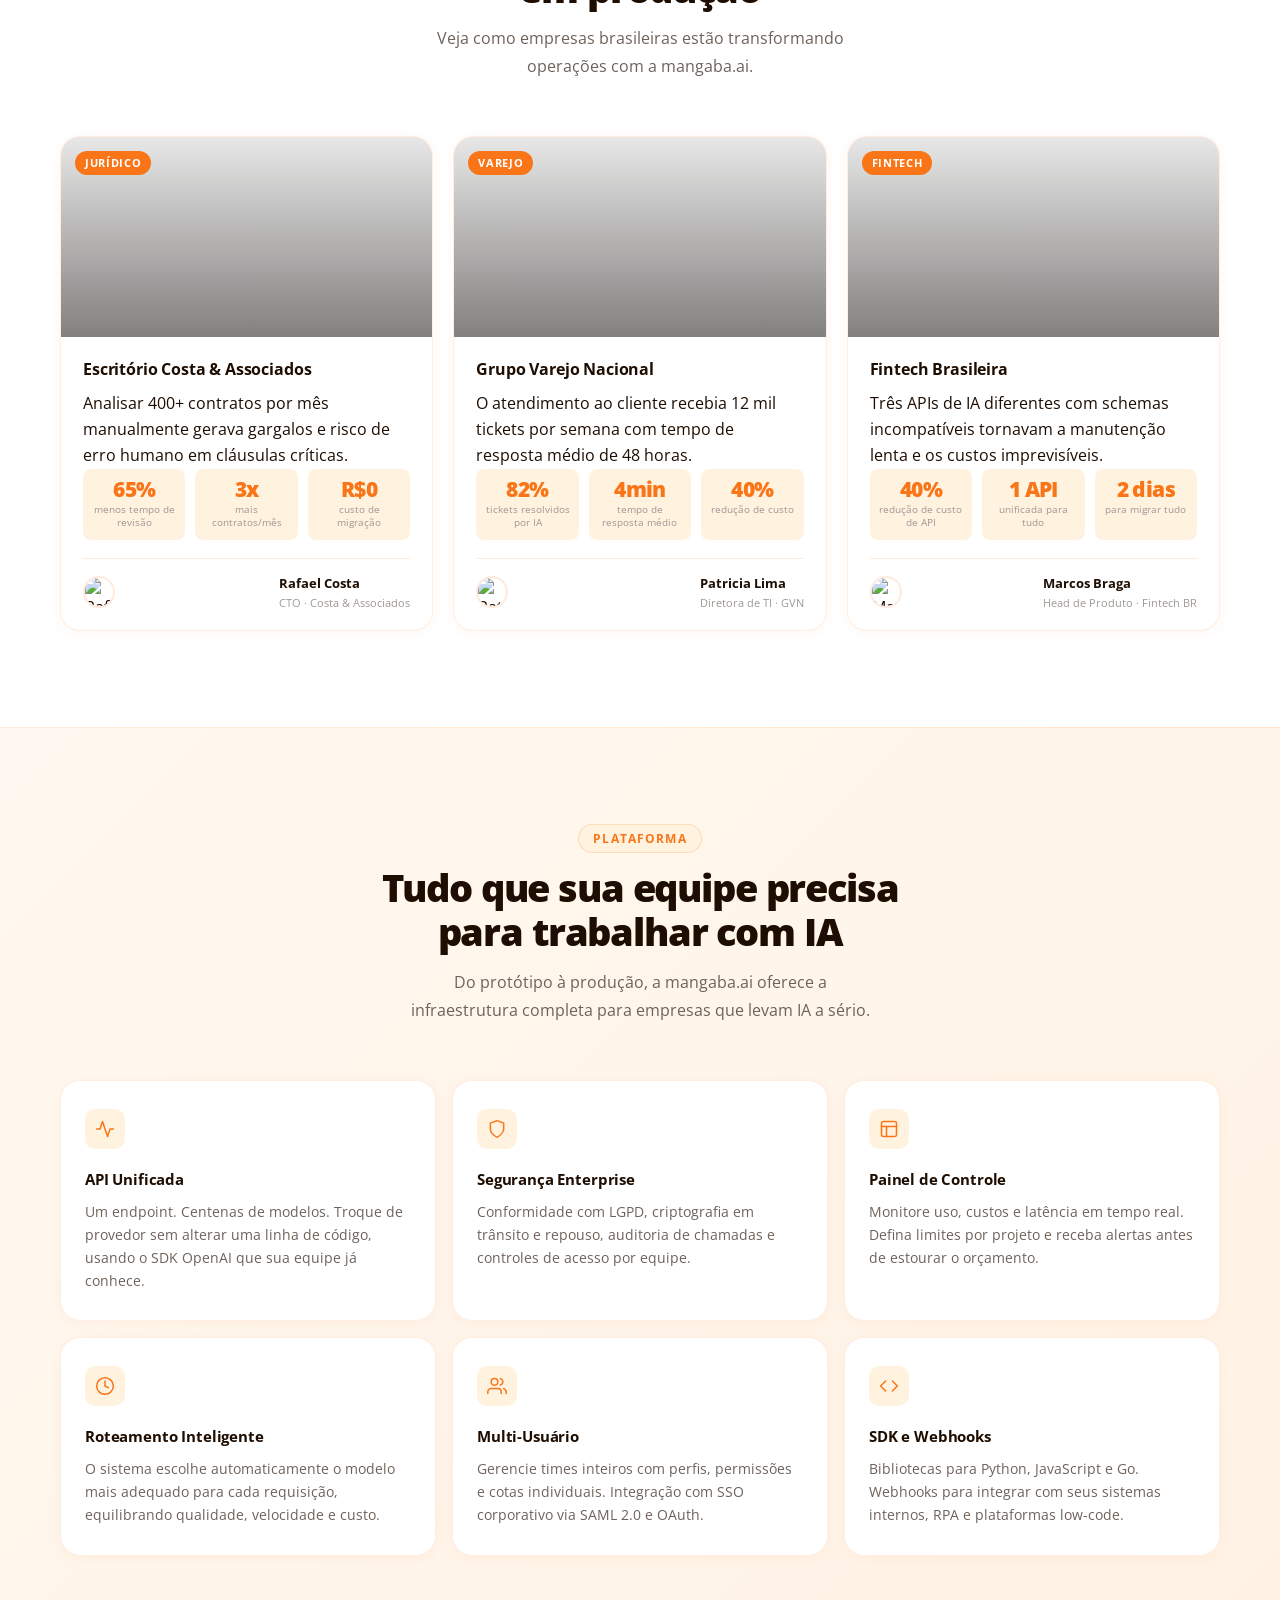
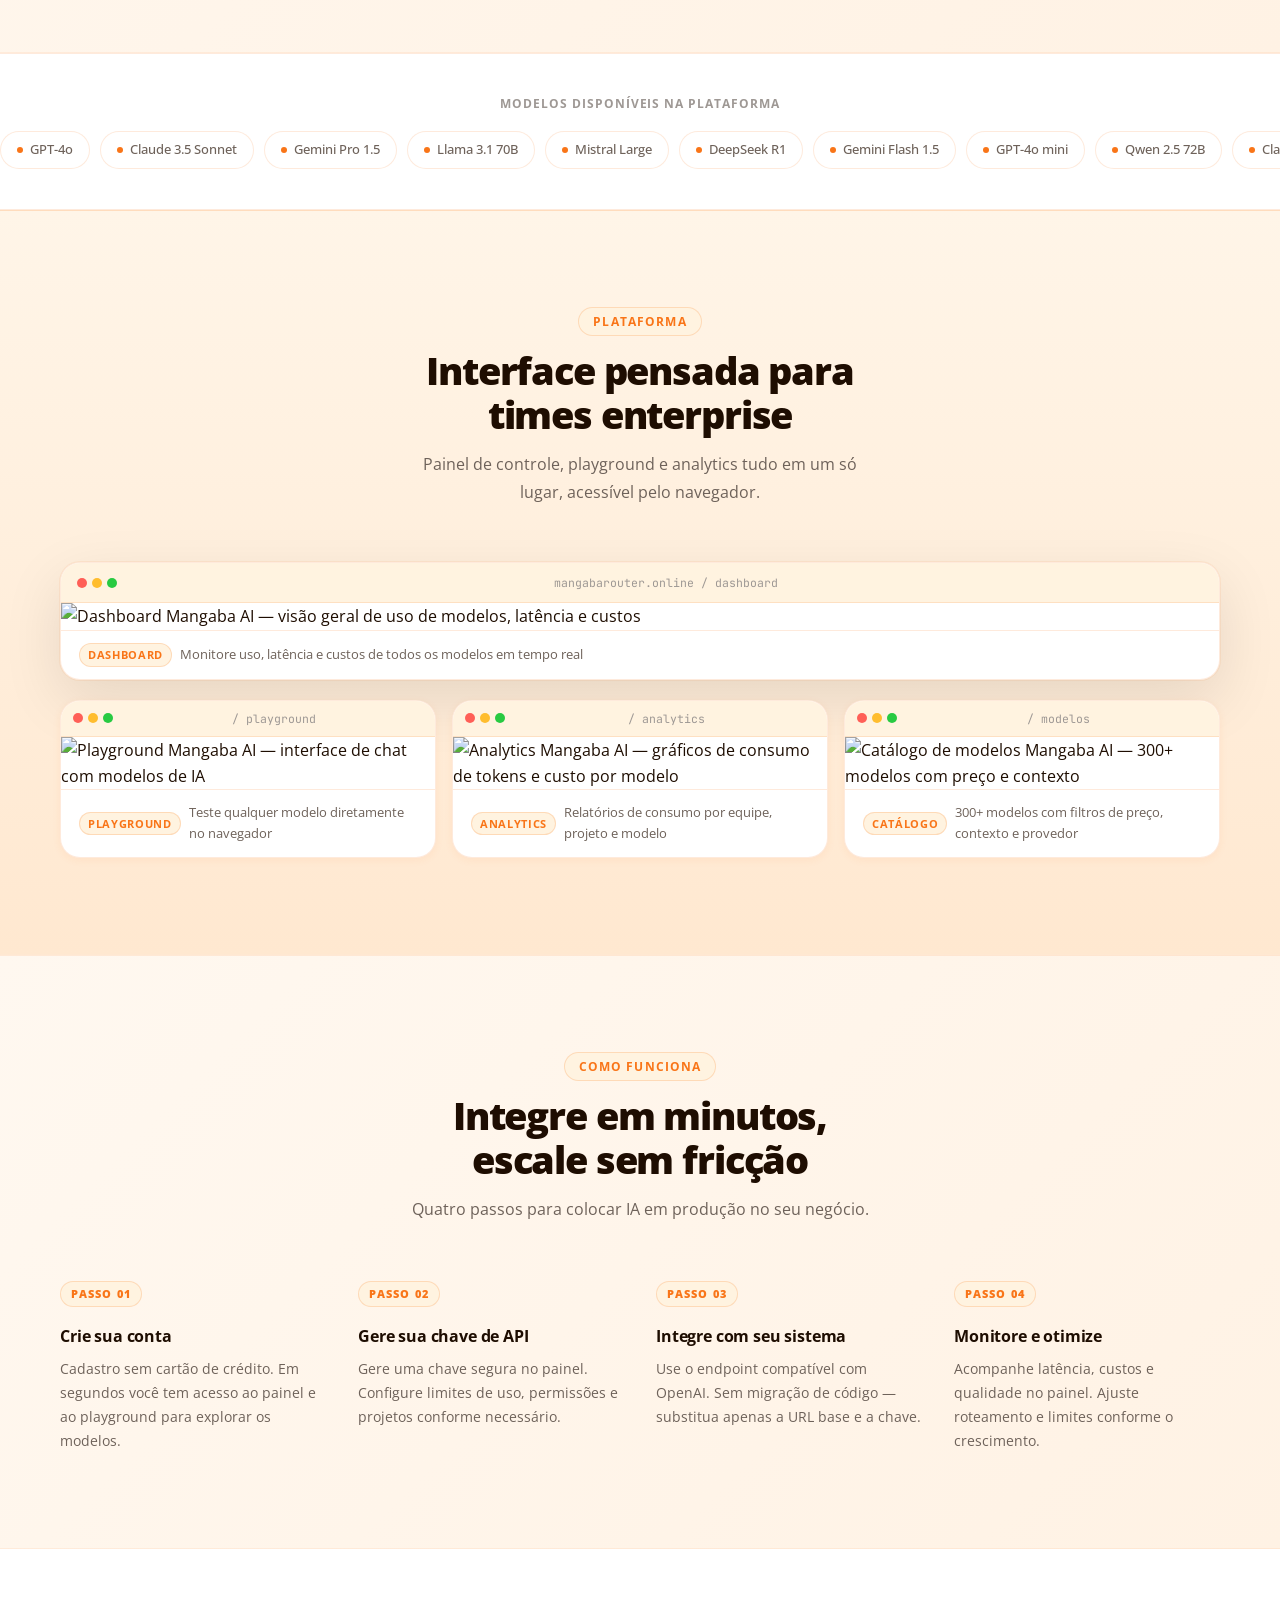
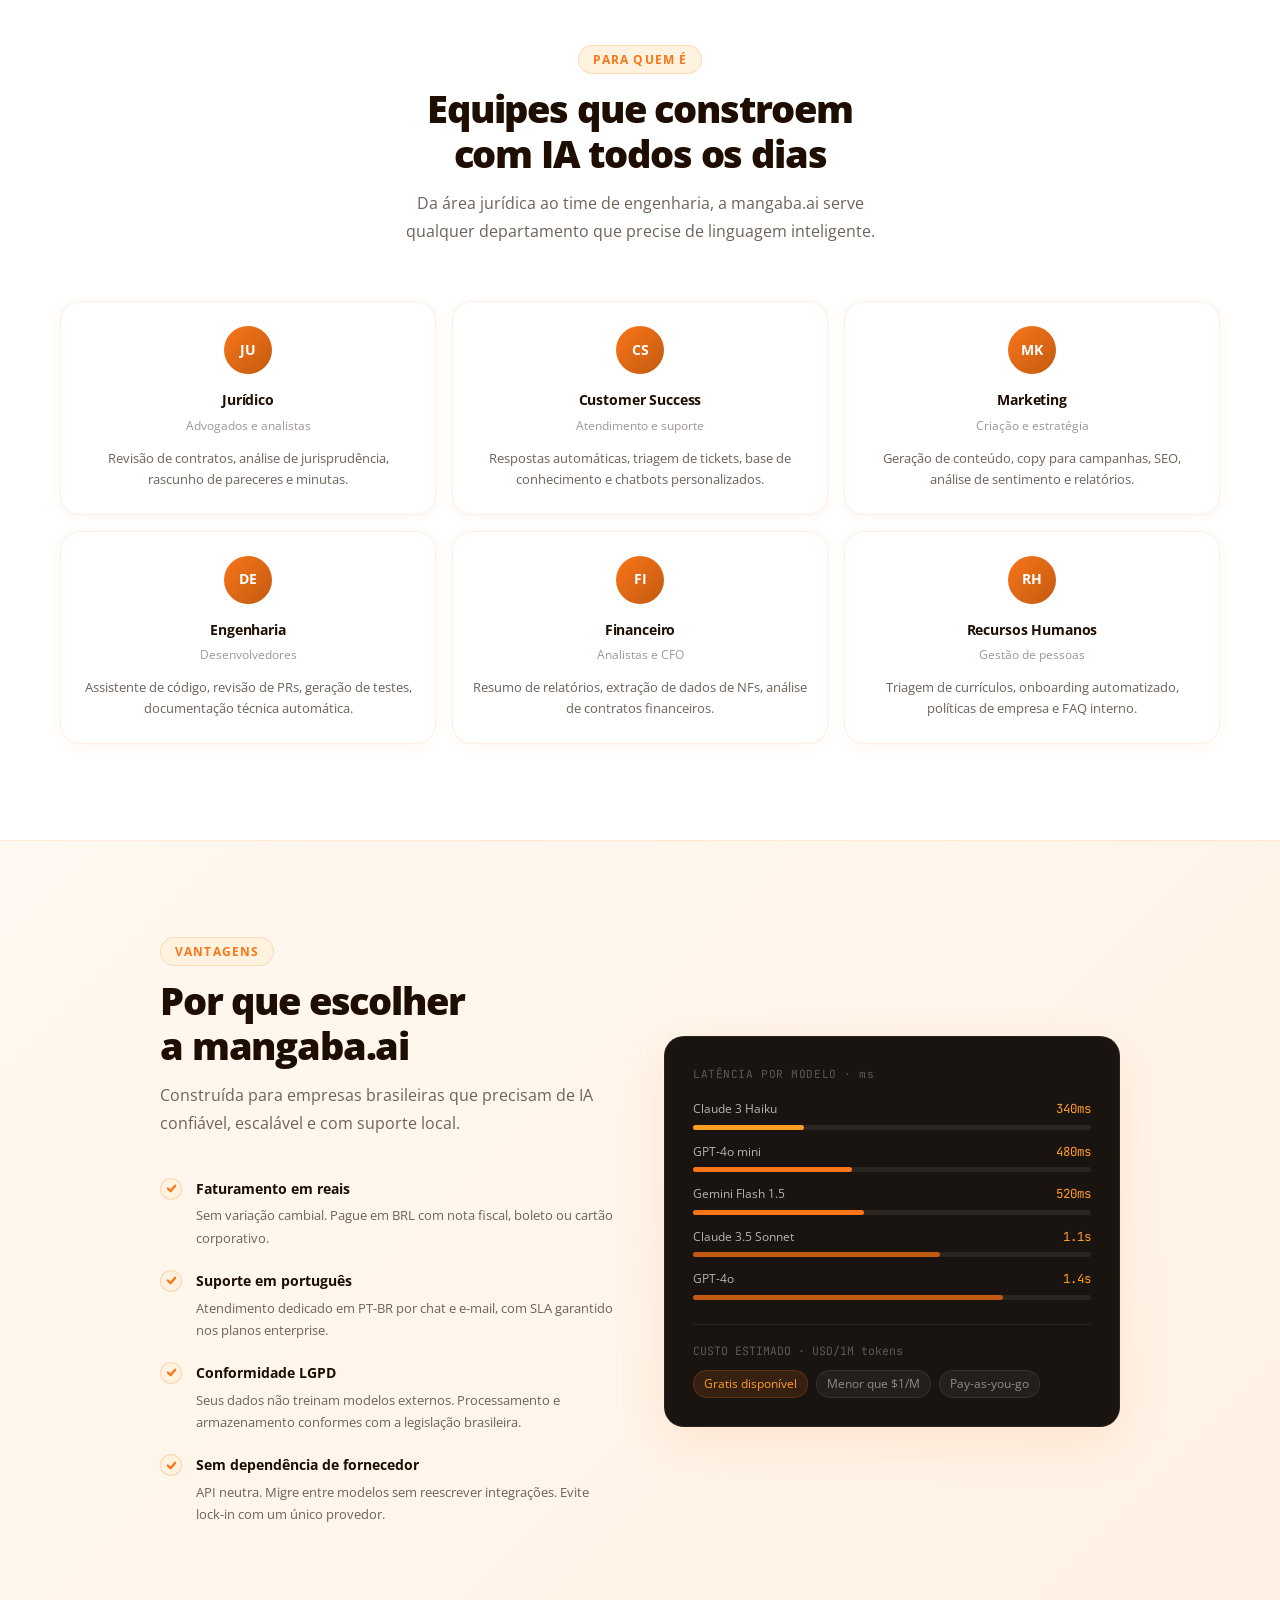
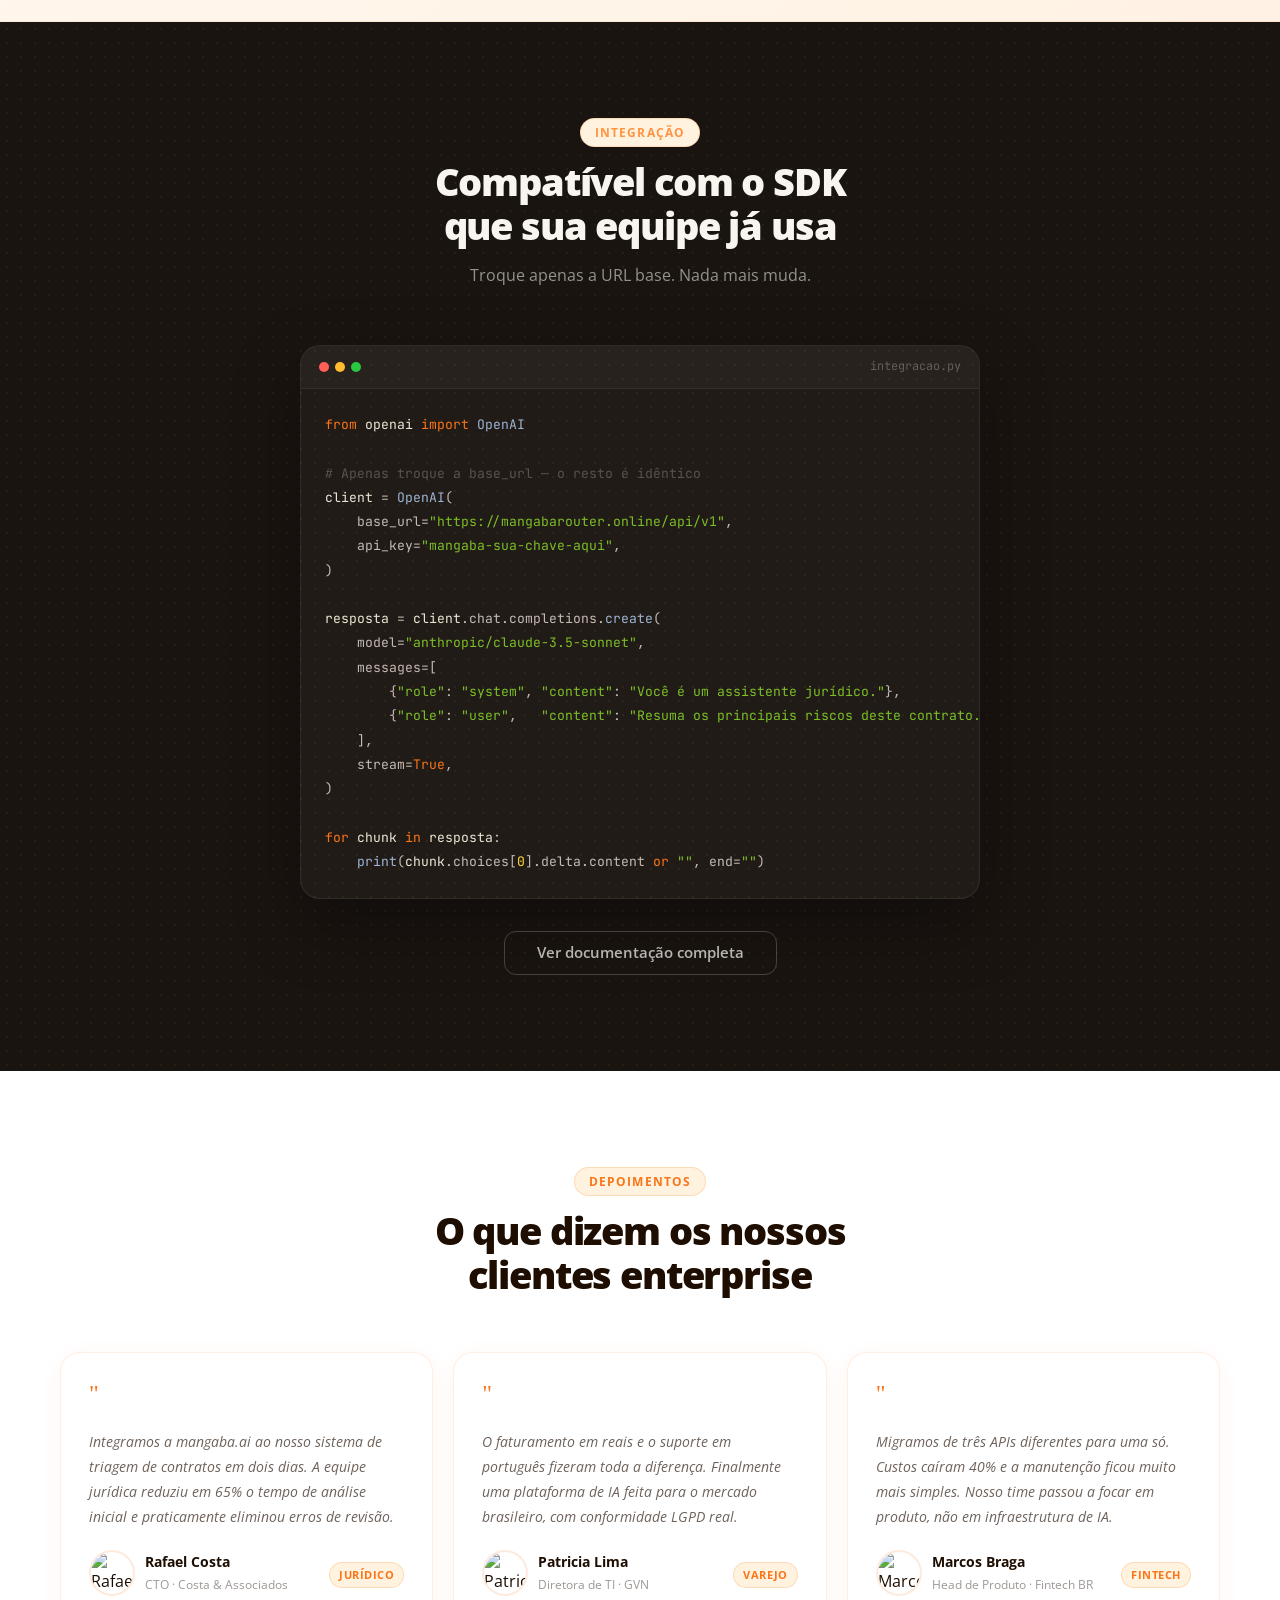
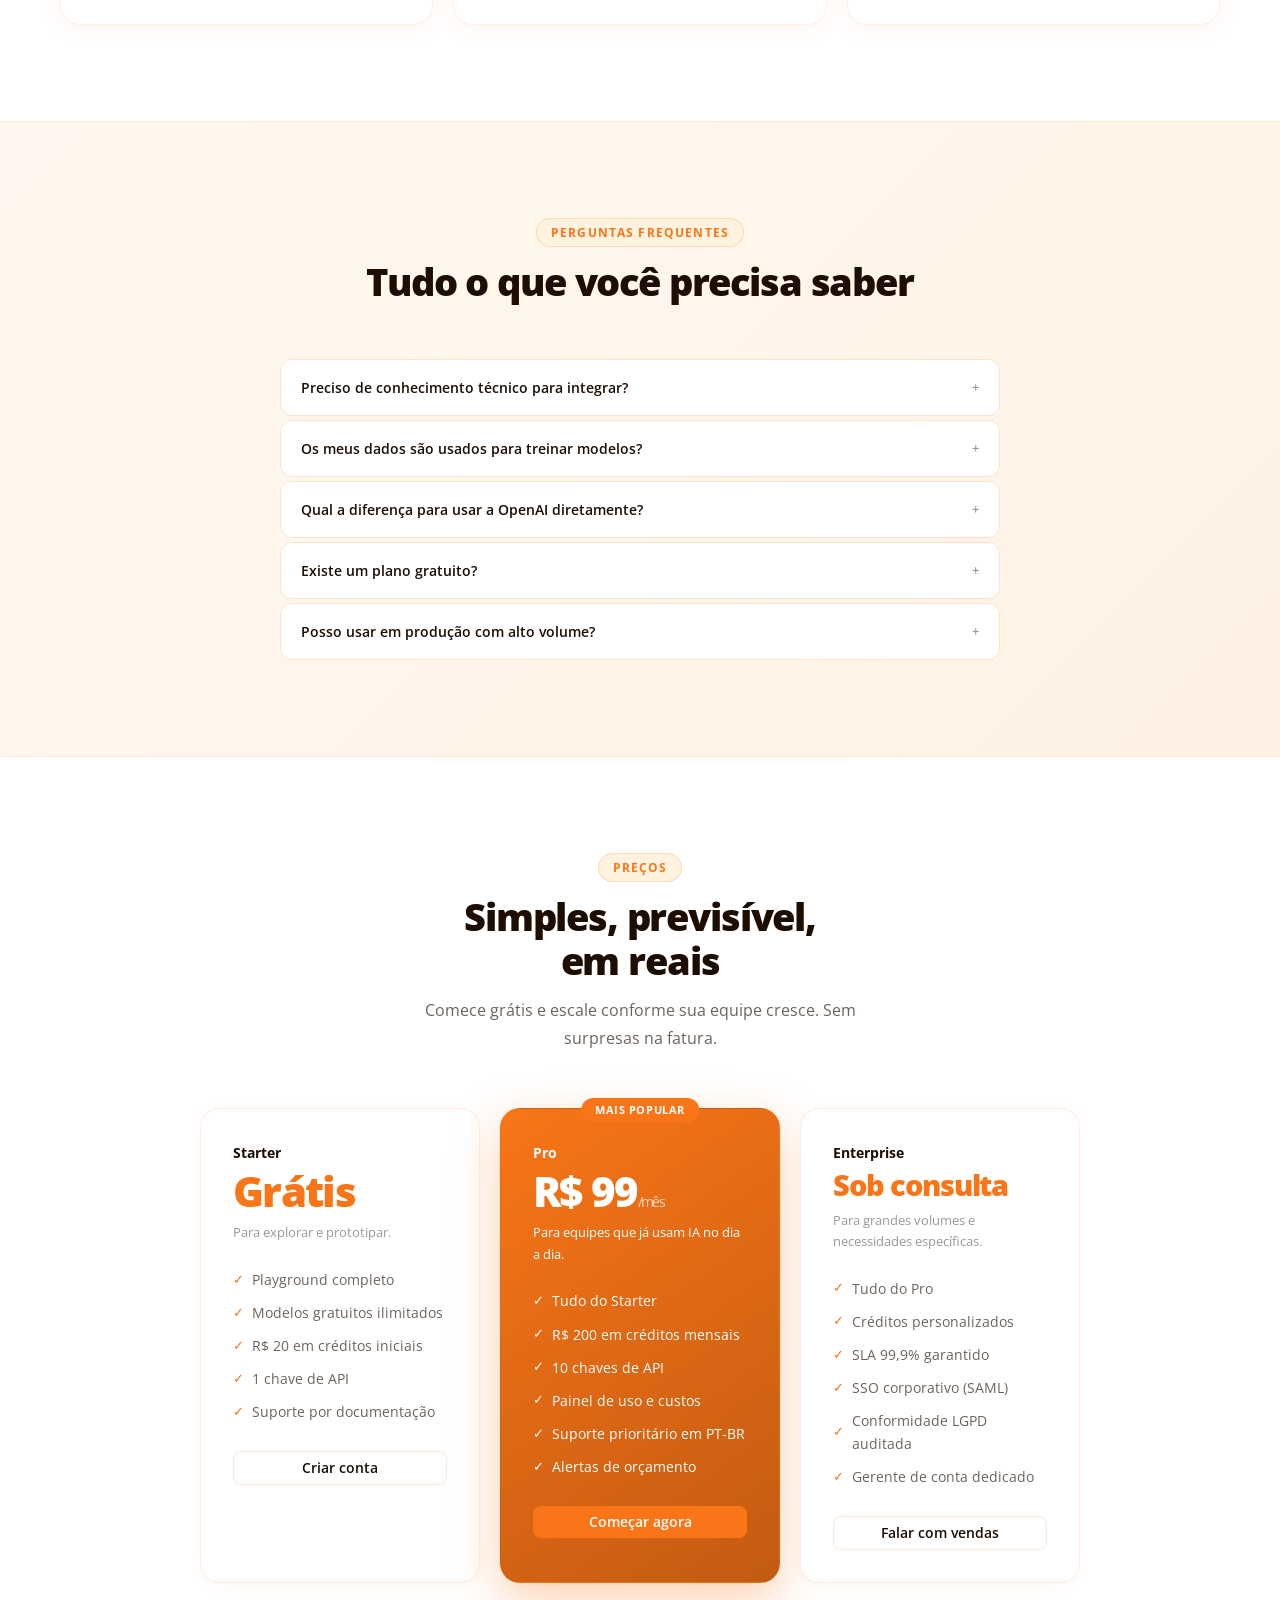
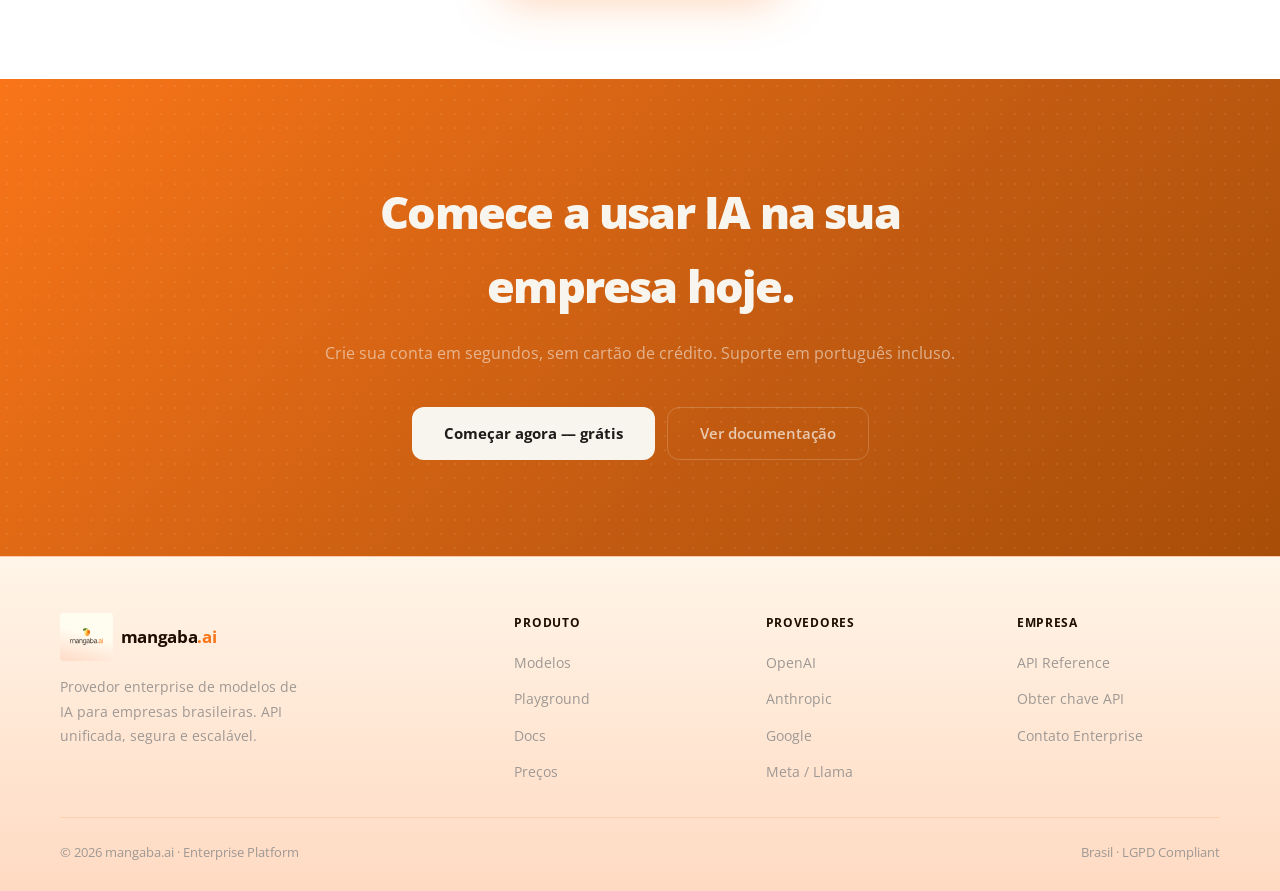
==== commit 77648db1: "Aplica identidade visual oficial Mangaba (logo + paleta do site mangaba.ia.br #F97518)" ====
--- a/index.html
+++ b/index.html
@@ -548,30 +548,30 @@
         <div style="font-size:0.7rem;color:rgba(250,249,245,0.3);font-family:var(--font-mono);margin-bottom:16px;letter-spacing:0.05em">LATÊNCIA POR MODELO · ms</div>
         <div style="display:flex;flex-direction:column;gap:12px">
           <div>
-            <div style="display:flex;justify-content:space-between;margin-bottom:5px"><span style="font-size:0.78rem;color:rgba(250,249,245,0.7)">Claude 3 Haiku</span><span style="font-size:0.78rem;color:#FF7A1A;font-family:var(--font-mono)">340ms</span></div>
-            <div style="height:5px;background:rgba(255,255,255,0.07);border-radius:3px"><div style="height:100%;width:28%;background:#FF7A1A;border-radius:3px"></div></div>
+            <div style="display:flex;justify-content:space-between;margin-bottom:5px"><span style="font-size:0.78rem;color:rgba(250,249,245,0.7)">Claude 3 Haiku</span><span style="font-size:0.78rem;color:#FF9C24;font-family:var(--font-mono)">340ms</span></div>
+            <div style="height:5px;background:rgba(255,255,255,0.07);border-radius:3px"><div style="height:100%;width:28%;background:#FF9C24;border-radius:3px"></div></div>
           </div>
           <div>
-            <div style="display:flex;justify-content:space-between;margin-bottom:5px"><span style="font-size:0.78rem;color:rgba(250,249,245,0.7)">GPT-4o mini</span><span style="font-size:0.78rem;color:#FF7A1A;font-family:var(--font-mono)">480ms</span></div>
-            <div style="height:5px;background:rgba(255,255,255,0.07);border-radius:3px"><div style="height:100%;width:40%;background:#E94A12;border-radius:3px"></div></div>
+            <div style="display:flex;justify-content:space-between;margin-bottom:5px"><span style="font-size:0.78rem;color:rgba(250,249,245,0.7)">GPT-4o mini</span><span style="font-size:0.78rem;color:#FF9C24;font-family:var(--font-mono)">480ms</span></div>
+            <div style="height:5px;background:rgba(255,255,255,0.07);border-radius:3px"><div style="height:100%;width:40%;background:#F97518;border-radius:3px"></div></div>
           </div>
           <div>
-            <div style="display:flex;justify-content:space-between;margin-bottom:5px"><span style="font-size:0.78rem;color:rgba(250,249,245,0.7)">Gemini Flash 1.5</span><span style="font-size:0.78rem;color:#FF7A1A;font-family:var(--font-mono)">520ms</span></div>
-            <div style="height:5px;background:rgba(255,255,255,0.07);border-radius:3px"><div style="height:100%;width:43%;background:#E94A12;border-radius:3px"></div></div>
+            <div style="display:flex;justify-content:space-between;margin-bottom:5px"><span style="font-size:0.78rem;color:rgba(250,249,245,0.7)">Gemini Flash 1.5</span><span style="font-size:0.78rem;color:#FF9C24;font-family:var(--font-mono)">520ms</span></div>
+            <div style="height:5px;background:rgba(255,255,255,0.07);border-radius:3px"><div style="height:100%;width:43%;background:#F97518;border-radius:3px"></div></div>
           </div>
           <div>
-            <div style="display:flex;justify-content:space-between;margin-bottom:5px"><span style="font-size:0.78rem;color:rgba(250,249,245,0.7)">Claude 3.5 Sonnet</span><span style="font-size:0.78rem;color:#FF7A1A;font-family:var(--font-mono)">1.1s</span></div>
-            <div style="height:5px;background:rgba(255,255,255,0.07);border-radius:3px"><div style="height:100%;width:62%;background:#C23E0F;border-radius:3px"></div></div>
+            <div style="display:flex;justify-content:space-between;margin-bottom:5px"><span style="font-size:0.78rem;color:rgba(250,249,245,0.7)">Claude 3.5 Sonnet</span><span style="font-size:0.78rem;color:#FF9C24;font-family:var(--font-mono)">1.1s</span></div>
+            <div style="height:5px;background:rgba(255,255,255,0.07);border-radius:3px"><div style="height:100%;width:62%;background:#C25B11;border-radius:3px"></div></div>
           </div>
           <div>
-            <div style="display:flex;justify-content:space-between;margin-bottom:5px"><span style="font-size:0.78rem;color:rgba(250,249,245,0.7)">GPT-4o</span><span style="font-size:0.78rem;color:#FF7A1A;font-family:var(--font-mono)">1.4s</span></div>
-            <div style="height:5px;background:rgba(255,255,255,0.07);border-radius:3px"><div style="height:100%;width:78%;background:#C23E0F;border-radius:3px"></div></div>
+            <div style="display:flex;justify-content:space-between;margin-bottom:5px"><span style="font-size:0.78rem;color:rgba(250,249,245,0.7)">GPT-4o</span><span style="font-size:0.78rem;color:#FF9C24;font-family:var(--font-mono)">1.4s</span></div>
+            <div style="height:5px;background:rgba(255,255,255,0.07);border-radius:3px"><div style="height:100%;width:78%;background:#C25B11;border-radius:3px"></div></div>
           </div>
         </div>
         <div style="margin-top:24px;padding-top:16px;border-top:1px solid rgba(255,255,255,0.07)">
           <div style="font-size:0.72rem;color:rgba(250,249,245,0.3);font-family:var(--font-mono);margin-bottom:10px">CUSTO ESTIMADO · USD/1M tokens</div>
           <div style="display:flex;gap:8px;flex-wrap:wrap">
-            <span style="font-size:0.75rem;padding:3px 10px;background:rgba(255,122,26,0.12);border:1px solid rgba(255,122,26,0.2);border-radius:20px;color:#FF7A1A">Gratis disponível</span>
+            <span style="font-size:0.75rem;padding:3px 10px;background:rgba(255,122,26,0.12);border:1px solid rgba(255,122,26,0.2);border-radius:20px;color:#FF9C24">Gratis disponível</span>
             <span style="font-size:0.75rem;padding:3px 10px;background:rgba(255,255,255,0.05);border:1px solid rgba(255,255,255,0.08);border-radius:20px;color:rgba(250,249,245,0.5)">Menor que $1/M</span>
             <span style="font-size:0.75rem;padding:3px 10px;background:rgba(255,255,255,0.05);border:1px solid rgba(255,255,255,0.08);border-radius:20px;color:rgba(250,249,245,0.5)">Pay-as-you-go</span>
           </div>
--- a/style.css
+++ b/style.css
@@ -5,21 +5,21 @@
 
 /* ── CSS TOKENS ── */
 :root {
-  --background:         #FFFCF0;
-  --background-warm:    #FFDFCC;
+  --background:         #FFF8F5;
+  --background-warm:    #FFDAC2;
   --background-subtle:  #FFF3E0;
   --background-card:    #FFFFFF;
-  --foreground:         #403731;
+  --foreground:         #1E0D01;
   --foreground-muted:   #6E625A;
   --foreground-faint:   #9E9894;
 
-  --primary:            #E94A12;
-  --primary-hover:      #C23E0F;
+  --primary:            #F97518;
+  --primary-hover:      #C25B11;
   --primary-fg:         #FFFFFF;
   --primary-subtle:     #FFF3E0;
 
-  --border:             rgba(233,74,18,0.15);
-  --border-subtle:      rgba(233,74,18,0.08);
+  --border:             rgba(249,117,24,0.15);
+  --border-subtle:      rgba(249,117,24,0.08);
 
   --dark-bg:            #1A1410;
   --dark-surface:       hsl(20,8%,15%);
@@ -28,10 +28,10 @@
   --radius:    8px;
   --radius-lg: 12px;
   --radius-xl: 20px;
-  --shadow-sm: 0 2px 8px rgba(233,74,18,0.07);
-  --shadow:    0 6px 24px rgba(233,74,18,0.10);
-  --shadow-lg: 0 16px 48px rgba(233,74,18,0.12);
-  --shadow-orange: 0 4px 20px rgba(233,74,18,0.25);
+  --shadow-sm: 0 2px 8px rgba(249,117,24,0.07);
+  --shadow:    0 6px 24px rgba(249,117,24,0.10);
+  --shadow-lg: 0 16px 48px rgba(249,117,24,0.12);
+  --shadow-orange: 0 4px 20px rgba(249,117,24,0.25);
   --transition: 0.18s ease;
 
   --font:      'Open Sans', ui-sans-serif, system-ui, sans-serif;
@@ -46,9 +46,9 @@
   --foreground:         hsl(48,38%,95%);
   --foreground-muted:   hsl(30,8%,62%);
   --foreground-faint:   hsl(30,6%,45%);
-  --border:             rgba(233,74,18,0.2);
+  --border:             rgba(249,117,24,0.2);
   --border-subtle:      hsl(20,5%,18%);
-  --primary-subtle:     rgba(233,74,18,0.15);
+  --primary-subtle:     rgba(249,117,24,0.15);
 }
 html.dark .navbar {
   background: rgba(28,25,23,0.92);
@@ -59,11 +59,11 @@
 }
 html.dark .stats-bar {
   background: hsl(20,8%,17%);
-  border-color: rgba(233,74,18,0.15);
+  border-color: rgba(249,117,24,0.15);
 }
 html.dark .footer {
   background: hsl(20,8%,17%);
-  border-color: rgba(233,74,18,0.15);
+  border-color: rgba(249,117,24,0.15);
 }
 html.dark .footer-bottom {
   border-color: hsl(20,6%,22%);
@@ -93,7 +93,7 @@
 html { scroll-behavior: smooth; }
 body {
   font-family: var(--font);
-  background: radial-gradient(ellipse at 50% 0%, #FFFCF0 0%, #FFDFCC 100%);
+  background: radial-gradient(ellipse at 50% 0%, #FFF8F5 0%, #FFDAC2 100%);
   background-attachment: fixed;
   color: var(--foreground);
   line-height: 1.65;
@@ -125,7 +125,7 @@
   position: sticky; top: 0; z-index: 1000;
   background: rgba(255,252,240,0.92);
   backdrop-filter: blur(20px); -webkit-backdrop-filter: blur(20px);
-  border-bottom: 1px solid rgba(233,74,18,0.12);
+  border-bottom: 1px solid rgba(249,117,24,0.12);
   padding: 0 32px; height: 60px;
   display: flex; align-items: center; justify-content: space-between;
 }
@@ -167,27 +167,27 @@
 }
 /* Primary CTA: orange brand color */
 .btn-primary {
-  background: #E94A12; color: #FFFFFF;
-  box-shadow: 0 4px 16px rgba(233,74,18,0.3);
+  background: #F97518; color: #FFFFFF;
+  box-shadow: 0 4px 16px rgba(249,117,24,0.3);
 }
 .btn-primary:hover {
-  background: #C23E0F; color: #FFFFFF;
-  transform: translateY(-2px); box-shadow: 0 8px 24px rgba(233,74,18,0.4);
+  background: #C25B11; color: #FFFFFF;
+  transform: translateY(-2px); box-shadow: 0 8px 24px rgba(249,117,24,0.4);
 }
 html.dark .btn-primary {
-  background: #E94A12; color: #FFFFFF;
+  background: #F97518; color: #FFFFFF;
 }
 html.dark .btn-primary:hover {
-  background: #C23E0F;
+  background: #C25B11;
 }
 /* Accent button: coral */
 .btn-accent {
   background: var(--primary); color: var(--primary-fg);
-  box-shadow: 0 1px 2px rgba(233,74,18,0.2);
+  box-shadow: 0 1px 2px rgba(249,117,24,0.2);
 }
 .btn-accent:hover {
   background: var(--primary-hover); color: var(--primary-fg);
-  transform: translateY(-1px); box-shadow: 0 4px 12px rgba(233,74,18,0.3);
+  transform: translateY(-1px); box-shadow: 0 4px 12px rgba(249,117,24,0.3);
 }
 .btn-secondary {
   background: var(--background-card); color: var(--foreground);
@@ -233,7 +233,7 @@
 }
 .hero-eyebrow {
   display: inline-flex; align-items: center; gap: 8px;
-  background: var(--primary-subtle); border: 1px solid rgba(233,74,18,0.2);
+  background: var(--primary-subtle); border: 1px solid rgba(249,117,24,0.2);
   color: var(--primary-hover); padding: 5px 14px; border-radius: 20px;
   font-size: 0.78rem; font-weight: 600; margin-bottom: 32px;
   letter-spacing: 0.04em; text-transform: uppercase;
@@ -264,12 +264,12 @@
 }
 .hero-proof-item {
   display: flex; align-items: center; gap: 6px;
-  font-size: 0.8rem; color: #403731; font-weight: 600;
+  font-size: 0.8rem; color: #1E0D01; font-weight: 600;
   background: rgba(255,255,255,0.9);
-  border: 1px solid rgba(233,74,18,0.15);
+  border: 1px solid rgba(249,117,24,0.15);
   border-radius: 50px;
   padding: 6px 16px;
-  box-shadow: 0 2px 12px rgba(233,74,18,0.08);
+  box-shadow: 0 2px 12px rgba(249,117,24,0.08);
   backdrop-filter: blur(4px);
 }
 .hero-proof-item::before {
@@ -350,7 +350,7 @@
 
 /* ── STATS BAR ── */
 .stats-bar {
-  border-top: 1px solid rgba(233,74,18,0.15); border-bottom: 1px solid rgba(233,74,18,0.15);
+  border-top: 1px solid rgba(249,117,24,0.15); border-bottom: 1px solid rgba(249,117,24,0.15);
   background: linear-gradient(135deg, #FFF5E8, #FFE8D0); padding: 40px 24px;
 }
 .stats-grid {
@@ -367,12 +367,12 @@
 .section { padding: 96px 24px; }
 .section-alt {
   background: linear-gradient(135deg, #FFF8F0 0%, #FFF2E4 100%);
-  border-top: 1px solid rgba(233,74,18,0.1);
-  border-bottom: 1px solid rgba(233,74,18,0.1);
+  border-top: 1px solid rgba(249,117,24,0.1);
+  border-bottom: 1px solid rgba(249,117,24,0.1);
 }
 html.dark .section-alt {
   background: hsl(20,8%,17%);
-  border-color: rgba(233,74,18,0.12);
+  border-color: rgba(249,117,24,0.12);
 }
 /* Explicit dark-mode card backgrounds (bypasses transition: all CSS var issue) */
 html.dark .feature-card,
@@ -417,15 +417,15 @@
   background: hsl(20,9%,7%);
   background-image: radial-gradient(circle, rgba(255,200,80,0.06) 1.5px, transparent 1.5px);
   background-size: 14px 14px;
-  border-top: 1px solid rgba(233,74,18,0.12);
-  border-bottom: 1px solid rgba(233,74,18,0.12);
+  border-top: 1px solid rgba(249,117,24,0.12);
+  border-bottom: 1px solid rgba(249,117,24,0.12);
 }
 .container { max-width: 1160px; margin: 0 auto; }
 .section-header { text-align: center; margin-bottom: 56px; }
 .section-label {
-  color: #E94A12;
+  color: #F97518;
   background: #FFF3E0;
-  border: 1px solid rgba(233,74,18,0.2);
+  border: 1px solid rgba(249,117,24,0.2);
   border-radius: 50px;
   padding: 4px 14px;
   font-size: 0.72rem;
@@ -450,14 +450,14 @@
 /* ── FEATURES ── */
 .features-grid { display: grid; grid-template-columns: repeat(3, 1fr); gap: 16px; }
 .feature-card {
-  background: #FFFFFF; border: 1px solid rgba(233,74,18,0.12);
+  background: #FFFFFF; border: 1px solid rgba(249,117,24,0.12);
   border-radius: 20px; padding: 28px 24px;
   transition: border-color var(--transition), box-shadow var(--transition), transform var(--transition);
-  box-shadow: 0 2px 12px rgba(233,74,18,0.06);
+  box-shadow: 0 2px 12px rgba(249,117,24,0.06);
 }
 .feature-card:hover {
-  border-color: rgba(233,74,18,0.35); transform: translateY(-3px);
-  box-shadow: 0 8px 32px rgba(233,74,18,0.12);
+  border-color: rgba(249,117,24,0.35); transform: translateY(-3px);
+  box-shadow: 0 8px 32px rgba(249,117,24,0.12);
 }
 .feature-icon {
   width: 40px; height: 40px; border-radius: 10px;
@@ -492,7 +492,7 @@
 .step-number {
   font-size: 0.68rem; font-weight: 800; letter-spacing: 0.1em; text-transform: uppercase;
   color: var(--primary); background: var(--primary-subtle);
-  border: 1px solid rgba(233,74,18,0.2);
+  border: 1px solid rgba(249,117,24,0.2);
   padding: 3px 10px; border-radius: 20px; display: inline-block; margin-bottom: 16px;
 }
 .step-card h3 { font-size: 1rem; font-weight: 700; margin-bottom: 8px; color: var(--foreground); letter-spacing: -0.01em; }
@@ -501,14 +501,14 @@
 /* ── PERSONAS ── */
 .personas-grid { display: grid; grid-template-columns: repeat(3, 1fr); gap: 16px; }
 .persona-card {
-  background: #FFFFFF; border: 1px solid rgba(233,74,18,0.12);
+  background: #FFFFFF; border: 1px solid rgba(249,117,24,0.12);
   border-radius: 20px; padding: 24px 20px;
   transition: border-color var(--transition), box-shadow var(--transition), transform var(--transition);
-  box-shadow: 0 2px 12px rgba(233,74,18,0.06); text-align: center;
+  box-shadow: 0 2px 12px rgba(249,117,24,0.06); text-align: center;
 }
 .persona-card:hover {
-  border-color: rgba(233,74,18,0.35); transform: translateY(-3px);
-  box-shadow: 0 8px 32px rgba(233,74,18,0.12);
+  border-color: rgba(249,117,24,0.35); transform: translateY(-3px);
+  box-shadow: 0 8px 32px rgba(249,117,24,0.12);
 }
 .persona-avatar {
   width: 48px; height: 48px; border-radius: 50%; margin: 0 auto 14px;
@@ -526,7 +526,7 @@
 .benefit-item { display: flex; gap: 14px; align-items: flex-start; }
 .benefit-check {
   width: 22px; height: 22px; border-radius: 50%; background: var(--primary-subtle);
-  border: 1px solid rgba(233,74,18,0.25); flex-shrink: 0;
+  border: 1px solid rgba(249,117,24,0.25); flex-shrink: 0;
   display: flex; align-items: center; justify-content: center; margin-top: 1px;
 }
 .benefit-check svg { width: 11px; height: 11px; stroke: var(--primary); fill: none; stroke-width: 2.5; stroke-linecap: round; stroke-linejoin: round; }
@@ -560,7 +560,7 @@
   font-size: 0.82rem; line-height: 1.85;
   font-family: var(--font-mono); color: #C4BAB2;
 }
-.code-demo .kw  { color: #E94A12; }
+.code-demo .kw  { color: #F97518; }
 .code-demo .str { color: #7BBF26; }
 .code-demo .cmt { color: rgba(250,249,245,0.25); }
 .code-demo .num { color: #FFD83D; }
@@ -570,11 +570,11 @@
 /* ── TESTIMONIALS ── */
 .testimonials-grid { display: grid; grid-template-columns: repeat(auto-fit, minmax(280px, 1fr)); gap: 16px; }
 .testimonial-card {
-  background: #FFFFFF; border: 1px solid rgba(233,74,18,0.12);
-  border-radius: 20px; padding: 24px; box-shadow: 0 4px 20px rgba(233,74,18,0.07);
+  background: #FFFFFF; border: 1px solid rgba(249,117,24,0.12);
+  border-radius: 20px; padding: 24px; box-shadow: 0 4px 20px rgba(249,117,24,0.07);
   transition: border-color var(--transition), transform var(--transition);
 }
-.testimonial-card:hover { border-color: rgba(233,74,18,0.35); transform: translateY(-2px); }
+.testimonial-card:hover { border-color: rgba(249,117,24,0.35); transform: translateY(-2px); }
 .testimonial-text { font-size: 0.9rem; color: var(--foreground-muted); line-height: 1.75; margin-bottom: 18px; font-style: italic; }
 .testimonial-author { display: flex; align-items: center; gap: 10px; }
 .testimonial-avatar {
@@ -600,8 +600,8 @@
 html.dark .faq-question:hover { background: hsl(20,9%,20%); }
 .faq-icon { font-size: 0.8rem; color: var(--foreground-faint); transition: transform var(--transition); flex-shrink: 0; }
 .faq-item.open .faq-icon { transform: rotate(45deg); color: var(--primary); }
-.faq-item.open .faq-question { color: #E94A12; }
-.faq-item.open { border-color: rgba(233,74,18,0.3); }
+.faq-item.open .faq-question { color: #F97518; }
+.faq-item.open { border-color: rgba(249,117,24,0.3); }
 .faq-answer {
   max-height: 0; overflow: hidden; transition: max-height 0.3s ease, padding 0.3s ease;
   background: var(--background-card); padding: 0 20px;
@@ -615,15 +615,15 @@
   gap: 20px; max-width: 880px; margin: 0 auto;
 }
 .price-card {
-  background: #FFFFFF; border: 1px solid rgba(233,74,18,0.12);
+  background: #FFFFFF; border: 1px solid rgba(249,117,24,0.12);
   border-radius: var(--radius-xl); padding: 32px;
   transition: border-color var(--transition), box-shadow var(--transition), transform var(--transition);
-  box-shadow: 0 2px 12px rgba(233,74,18,0.06); position: relative;
+  box-shadow: 0 2px 12px rgba(249,117,24,0.06); position: relative;
 }
 .price-card.featured {
-  background: linear-gradient(145deg, #E94A12 0%, #C23E0F 100%);
+  background: linear-gradient(145deg, #F97518 0%, #C25B11 100%);
   border-color: transparent;
-  box-shadow: 0 16px 48px rgba(233,74,18,0.35);
+  box-shadow: 0 16px 48px rgba(249,117,24,0.35);
 }
 .price-card.featured .price-name,
 .price-card.featured .price-val,
@@ -651,7 +651,7 @@
 
 /* ── CTA SECTION ── */
 .cta-section {
-  background: linear-gradient(135deg, #E94A12 0%, #C23E0F 60%, #A84E08 100%);
+  background: linear-gradient(135deg, #F97518 0%, #C25B11 60%, #A84E08 100%);
   padding: 96px 24px; text-align: center;
   position: relative; overflow: hidden;
 }
@@ -663,8 +663,8 @@
   pointer-events: none;
 }
 html.dark .cta-section {
-  background: linear-gradient(135deg, #C23E0F 0%, #A84E08 100%);
-  border-top: 1px solid rgba(233,74,18,0.2);
+  background: linear-gradient(135deg, #C25B11 0%, #A84E08 100%);
+  border-top: 1px solid rgba(249,117,24,0.2);
 }
 .cta-section h2 {
   font-size: clamp(1.9rem, 4vw, 2.8rem); font-weight: 800;
@@ -701,7 +701,7 @@
   border-radius: var(--radius); color: var(--foreground); font-size: 0.875rem;
   transition: border-color var(--transition), box-shadow var(--transition);
 }
-.search-input:focus { outline: none; border-color: var(--primary); box-shadow: 0 0 0 3px rgba(233,74,18,0.1); }
+.search-input:focus { outline: none; border-color: var(--primary); box-shadow: 0 0 0 3px rgba(249,117,24,0.1); }
 .search-input::placeholder { color: var(--foreground-faint); }
 .filter-tabs { display: flex; gap: 6px; flex-wrap: wrap; }
 .filter-tab {
@@ -722,7 +722,7 @@
   display: flex; flex-direction: column; gap: 10px;
   box-shadow: var(--shadow-sm);
 }
-.model-card:hover { border-color: var(--primary); transform: translateY(-2px); box-shadow: 0 4px 16px rgba(233,74,18,0.12); }
+.model-card:hover { border-color: var(--primary); transform: translateY(-2px); box-shadow: 0 4px 16px rgba(249,117,24,0.12); }
 .model-card-header { display: flex; justify-content: space-between; align-items: flex-start; gap: 8px; }
 .model-name { font-size: 0.92rem; font-weight: 600; color: var(--foreground); line-height: 1.3; letter-spacing: -0.01em; }
 .model-provider { font-size: 0.76rem; color: var(--foreground-faint); margin-top: 2px; }
@@ -735,9 +735,9 @@
 
 .model-badge { font-size: 0.68rem; font-weight: 700; padding: 3px 8px; border-radius: 20px; text-transform: uppercase; white-space: nowrap; letter-spacing: 0.02em; }
 .badge-free  { background: rgba(104,153,36,0.1); color: #689924; border: 1px solid rgba(104,153,36,0.2); }
-.badge-cheap { background: var(--primary-subtle); color: hsl(28,84%,44%); border: 1px solid rgba(233,74,18,0.2); }
+.badge-cheap { background: var(--primary-subtle); color: hsl(28,84%,44%); border: 1px solid rgba(249,117,24,0.2); }
 .badge-fast  { background: rgba(93,130,174,0.1); color: #5D82AE; border: 1px solid rgba(93,130,174,0.2); }
-.badge-top   { background: rgba(233,74,18,0.12); color: hsl(28,84%,44%); border: 1px solid rgba(233,74,18,0.25); }
+.badge-top   { background: rgba(249,117,24,0.12); color: hsl(28,84%,44%); border: 1px solid rgba(249,117,24,0.25); }
 
 /* ── MODELS TABLE ── */
 .models-table-wrap { overflow-x: auto; border-radius: var(--radius-lg); border: 1px solid var(--border); box-shadow: var(--shadow-sm); }
@@ -771,7 +771,7 @@
 .sidebar-label { font-size: 0.7rem; font-weight: 700; text-transform: uppercase; letter-spacing: 0.08em; color: rgba(250,249,245,0.35); margin-bottom: 7px; }
 .separator { border: none; border-top: 1px solid rgba(255,255,255,0.07); margin: 4px 0; }
 .form-control { width: 100%; padding: 8px 11px; background: rgba(255,255,255,0.05); border: 1px solid rgba(255,255,255,0.1); border-radius: var(--radius); color: hsl(48,38%,92%); font-size: 0.85rem; resize: vertical; transition: border-color var(--transition); }
-.form-control:focus { outline: none; border-color: var(--primary); box-shadow: 0 0 0 3px rgba(233,74,18,0.12); }
+.form-control:focus { outline: none; border-color: var(--primary); box-shadow: 0 0 0 3px rgba(249,117,24,0.12); }
 .form-control::placeholder { color: rgba(250,249,245,0.2); }
 .form-group { margin-bottom: 0; }
 body:not(.playground-page) .form-control { background: var(--background-card); border-color: var(--border); color: var(--foreground); }
@@ -788,11 +788,11 @@
 .model-search-list { display: none; position: absolute; top: calc(100% + 4px); left: 0; right: 0; z-index: 200; background: #2A2320; border: 1px solid rgba(255,255,255,0.1); border-radius: var(--radius); max-height: 220px; overflow-y: auto; box-shadow: 0 8px 32px rgba(0,0,0,0.4); }
 .model-search-list.open { display: block; }
 .model-option { padding: 9px 12px; cursor: pointer; transition: background var(--transition); }
-.model-option:hover { background: rgba(233,74,18,0.1); }
+.model-option:hover { background: rgba(249,117,24,0.1); }
 .model-option-name { font-size: 0.85rem; font-weight: 600; color: hsl(48,38%,90%); }
 .model-option-sub { font-size: 0.74rem; color: rgba(250,249,245,0.3); margin-top: 1px; }
 .clear-btn { width: 100%; padding: 8px; border-radius: var(--radius); background: none; border: 1px solid rgba(255,255,255,0.08); color: rgba(250,249,245,0.3); font-size: 0.82rem; transition: all var(--transition); margin-top: auto; }
-.clear-btn:hover { border-color: rgba(233,74,18,0.5); color: var(--primary); background: rgba(233,74,18,0.06); }
+.clear-btn:hover { border-color: rgba(249,117,24,0.5); color: var(--primary); background: rgba(249,117,24,0.06); }
 .chat-header { padding: 14px 20px; border-bottom: 1px solid var(--border); display: flex; justify-content: space-between; align-items: center; background: var(--background-card); }
 .chat-model-name { font-size: 0.9rem; font-weight: 600; color: var(--foreground); letter-spacing: -0.01em; }
 .chat-stats { font-size: 0.72rem; color: var(--foreground-faint); margin-top: 2px; }
@@ -810,7 +810,7 @@
 .chat-input-area { padding: 14px 20px; border-top: 1px solid var(--border); background: var(--background-card); }
 .chat-input-row { display: flex; gap: 10px; align-items: flex-end; }
 .chat-input { flex: 1; min-height: 42px; max-height: 140px; padding: 9px 14px; background: var(--background); border: 1px solid var(--border); border-radius: var(--radius-lg); color: var(--foreground); font-size: 0.875rem; resize: none; line-height: 1.55; transition: border-color var(--transition), box-shadow var(--transition); }
-.chat-input:focus { outline: none; border-color: var(--primary); box-shadow: 0 0 0 3px rgba(233,74,18,0.1); }
+.chat-input:focus { outline: none; border-color: var(--primary); box-shadow: 0 0 0 3px rgba(249,117,24,0.1); }
 .chat-input::placeholder { color: var(--foreground-faint); }
 .send-btn { width: 42px; height: 42px; border-radius: var(--radius-lg); border: none; background: var(--primary); color: #fff; display: flex; align-items: center; justify-content: center; flex-shrink: 0; transition: all var(--transition); }
 .send-btn:hover { background: var(--primary-hover); transform: scale(1.04); }
@@ -848,7 +848,7 @@
 .code-block pre { padding: 20px; margin: 0; overflow-x: auto; font-size: 0.82rem; line-height: 1.75; font-family: var(--font-mono); color: #C4BAB2; }
 .alert { padding: 13px 16px; border-radius: var(--radius); margin-bottom: 16px; font-size: 0.875rem; line-height: 1.65; display: flex; gap: 10px; }
 .alert-info    { background: rgba(93,130,174,0.08); border: 1px solid rgba(93,130,174,0.2); color: #5D82AE; }
-.alert-warning { background: var(--primary-subtle); border: 1px solid rgba(233,74,18,0.25); color: hsl(28,84%,44%); }
+.alert-warning { background: var(--primary-subtle); border: 1px solid rgba(249,117,24,0.25); color: hsl(28,84%,44%); }
 .alert-success { background: rgba(104,153,36,0.08); border: 1px solid rgba(104,153,36,0.2); color: #689924; }
 .callout { padding: 13px 16px; border-radius: var(--radius); margin: 16px 0; font-size: 0.875rem; line-height: 1.65; border-left: 3px solid var(--primary); background: var(--primary-subtle); color: var(--foreground-muted); }
 .docs-nav-heading { font-size: 0.68rem; font-weight: 700; text-transform: uppercase; letter-spacing: 0.07em; color: var(--foreground-faint); padding: 8px 20px 4px; display: block; }
@@ -873,7 +873,7 @@
 @keyframes slideIn { from { opacity: 0; transform: translateX(16px); } to { opacity: 1; transform: translateX(0); } }
 
 /* ── FOOTER ── */
-.footer { background: linear-gradient(180deg, #FFF5E8 0%, #FFDFCC 100%); border-top: 1px solid rgba(233,74,18,0.15); padding: 56px 24px 28px; }
+.footer { background: linear-gradient(180deg, #FFF5E8 0%, #FFDAC2 100%); border-top: 1px solid rgba(249,117,24,0.15); padding: 56px 24px 28px; }
 .footer-grid { display: grid; grid-template-columns: 2fr 1fr 1fr 1fr; gap: 48px; max-width: 1160px; margin: 0 auto; }
 .footer-brand { display: flex; flex-direction: column; }
 .footer-brand p { color: var(--foreground-faint); font-size: 0.875rem; margin-top: 14px; max-width: 240px; line-height: 1.75; }
@@ -886,9 +886,9 @@
 
 /* ── LOGOS BAR ── */
 .logos-section {
-  padding: 40px 24px; border-top: 1px solid rgba(233,74,18,0.1);
-  border-bottom: 1px solid rgba(233,74,18,0.1);
-  background: #FFFCF0;
+  padding: 40px 24px; border-top: 1px solid rgba(249,117,24,0.1);
+  border-bottom: 1px solid rgba(249,117,24,0.1);
+  background: #FFF8F5;
 }
 .logos-label {
   text-align: center; font-size: 0.72rem; font-weight: 700; letter-spacing: 0.1em;
@@ -912,14 +912,14 @@
   display: grid; grid-template-columns: repeat(3, 1fr); gap: 20px;
 }
 .case-card {
-  background: #FFFFFF; border: 1px solid rgba(233,74,18,0.12);
+  background: #FFFFFF; border: 1px solid rgba(249,117,24,0.12);
   border-radius: var(--radius-xl); overflow: hidden;
   transition: border-color var(--transition), box-shadow var(--transition), transform var(--transition);
-  box-shadow: 0 2px 12px rgba(233,74,18,0.06);
+  box-shadow: 0 2px 12px rgba(249,117,24,0.06);
 }
 .case-card:hover {
-  border-color: rgba(233,74,18,0.35); transform: translateY(-3px);
-  box-shadow: 0 8px 32px rgba(233,74,18,0.12);
+  border-color: rgba(249,117,24,0.35); transform: translateY(-3px);
+  box-shadow: 0 8px 32px rgba(249,117,24,0.12);
 }
 .case-cover {
   height: 200px; background-size: cover; background-position: center;
@@ -973,7 +973,7 @@
 
 /* ── DOTTED BACKGROUND UTILITY ── */
 .dotted-bg {
-  background-image: radial-gradient(circle, rgba(233,74,18,0.15) 1px, transparent 1px);
+  background-image: radial-gradient(circle, rgba(249,117,24,0.15) 1px, transparent 1px);
   background-size: 14px 14px;
 }
 .dark-dotted-bg {
@@ -983,12 +983,12 @@
 
 /* ── HERO SECTION GRADIENT ── */
 .hero-section-bg {
-  background: radial-gradient(ellipse at 50% -20%, rgba(233,74,18,0.12) 0%, transparent 55%),
+  background: radial-gradient(ellipse at 50% -20%, rgba(249,117,24,0.12) 0%, transparent 55%),
               radial-gradient(ellipse at 80% 80%, rgba(90,158,47,0.06) 0%, transparent 40%);
 }
 
 /* ── VIDEO SECTION ── */
-.video-section { padding: 96px 24px; background: linear-gradient(135deg, #FFF8F0 0%, #FFF2E4 100%); border-top: 1px solid rgba(233,74,18,0.1); border-bottom: 1px solid rgba(233,74,18,0.1); }
+.video-section { padding: 96px 24px; background: linear-gradient(135deg, #FFF8F0 0%, #FFF2E4 100%); border-top: 1px solid rgba(249,117,24,0.1); border-bottom: 1px solid rgba(249,117,24,0.1); }
 .video-player-wrap {
   position: relative; max-width: 840px; margin: 0 auto;
   border-radius: var(--radius-xl); overflow: hidden;
@@ -1035,7 +1035,7 @@
 html.dark .video-highlight { background: hsl(20,7%,14%); border-color: hsl(20,6%,22%); }
 .video-highlight-num {
   font-size: 0.68rem; font-weight: 800; color: var(--primary);
-  background: var(--primary-subtle); border: 1px solid rgba(233,74,18,0.2);
+  background: var(--primary-subtle); border: 1px solid rgba(249,117,24,0.2);
   width: 22px; height: 22px; border-radius: 50%; display: flex; align-items: center; justify-content: center;
   flex-shrink: 0; letter-spacing: 0;
 }
@@ -1047,13 +1047,13 @@
   display: grid; grid-template-columns: repeat(3, 1fr); gap: 20px;
 }
 .testimonial-card-rich {
-  background: #FFFFFF; border: 1px solid rgba(233,74,18,0.12);
+  background: #FFFFFF; border: 1px solid rgba(249,117,24,0.12);
   border-radius: var(--radius-xl); padding: 28px;
-  box-shadow: 0 4px 20px rgba(233,74,18,0.07);
+  box-shadow: 0 4px 20px rgba(249,117,24,0.07);
   display: flex; flex-direction: column; gap: 20px;
   transition: border-color var(--transition), box-shadow var(--transition);
 }
-.testimonial-card-rich:hover { border-color: rgba(233,74,18,0.35); box-shadow: 0 4px 24px rgba(233,74,18,0.1); }
+.testimonial-card-rich:hover { border-color: rgba(249,117,24,0.35); box-shadow: 0 4px 24px rgba(249,117,24,0.1); }
 html.dark .testimonial-card-rich { background: hsl(20,7%,14%); border-color: hsl(20,6%,22%); }
 .testimonial-quote {
   font-size: 1.5rem; color: var(--primary); line-height: 1; margin-bottom: 4px; font-family: Georgia, serif;
@@ -1071,12 +1071,12 @@
 .testimonial-company-tag {
   font-size: 0.68rem; font-weight: 700; text-transform: uppercase; letter-spacing: 0.05em;
   color: var(--primary); background: var(--primary-subtle);
-  border: 1px solid rgba(233,74,18,0.2); padding: 3px 9px; border-radius: 20px;
+  border: 1px solid rgba(249,117,24,0.2); padding: 3px 9px; border-radius: 20px;
   display: inline-block; margin-top: 5px;
 }
 
 /* ── APP SCREENSHOTS ── */
-.screenshots-section { background: linear-gradient(180deg, #FFF5E8 0%, #FFE8D0 100%); border-top: 1px solid rgba(233,74,18,0.1); border-bottom: 1px solid rgba(233,74,18,0.1); }
+.screenshots-section { background: linear-gradient(180deg, #FFF5E8 0%, #FFE8D0 100%); border-top: 1px solid rgba(249,117,24,0.1); border-bottom: 1px solid rgba(249,117,24,0.1); }
 
 .screenshot-main {
   border: 1px solid var(--border); border-radius: var(--radius-xl); overflow: hidden;
@@ -1112,7 +1112,7 @@
 .screenshot-tag {
   font-size: 0.68rem; font-weight: 700; text-transform: uppercase; letter-spacing: 0.06em;
   color: var(--primary); background: var(--primary-subtle);
-  border: 1px solid rgba(233,74,18,0.2); padding: 2px 8px; border-radius: 20px;
+  border: 1px solid rgba(249,117,24,0.2); padding: 2px 8px; border-radius: 20px;
   white-space: nowrap;
 }
 .screenshots-grid {
@@ -1126,7 +1126,7 @@
 }
 .screenshot-card:hover {
   border-color: var(--primary); transform: translateY(-3px);
-  box-shadow: 0 8px 28px rgba(233,74,18,0.1);
+  box-shadow: 0 8px 28px rgba(249,117,24,0.1);
 }
 html.dark .screenshot-main,
 html.dark .screenshot-card { background: hsl(20,7%,14%); border-color: hsl(20,6%,22%); }
